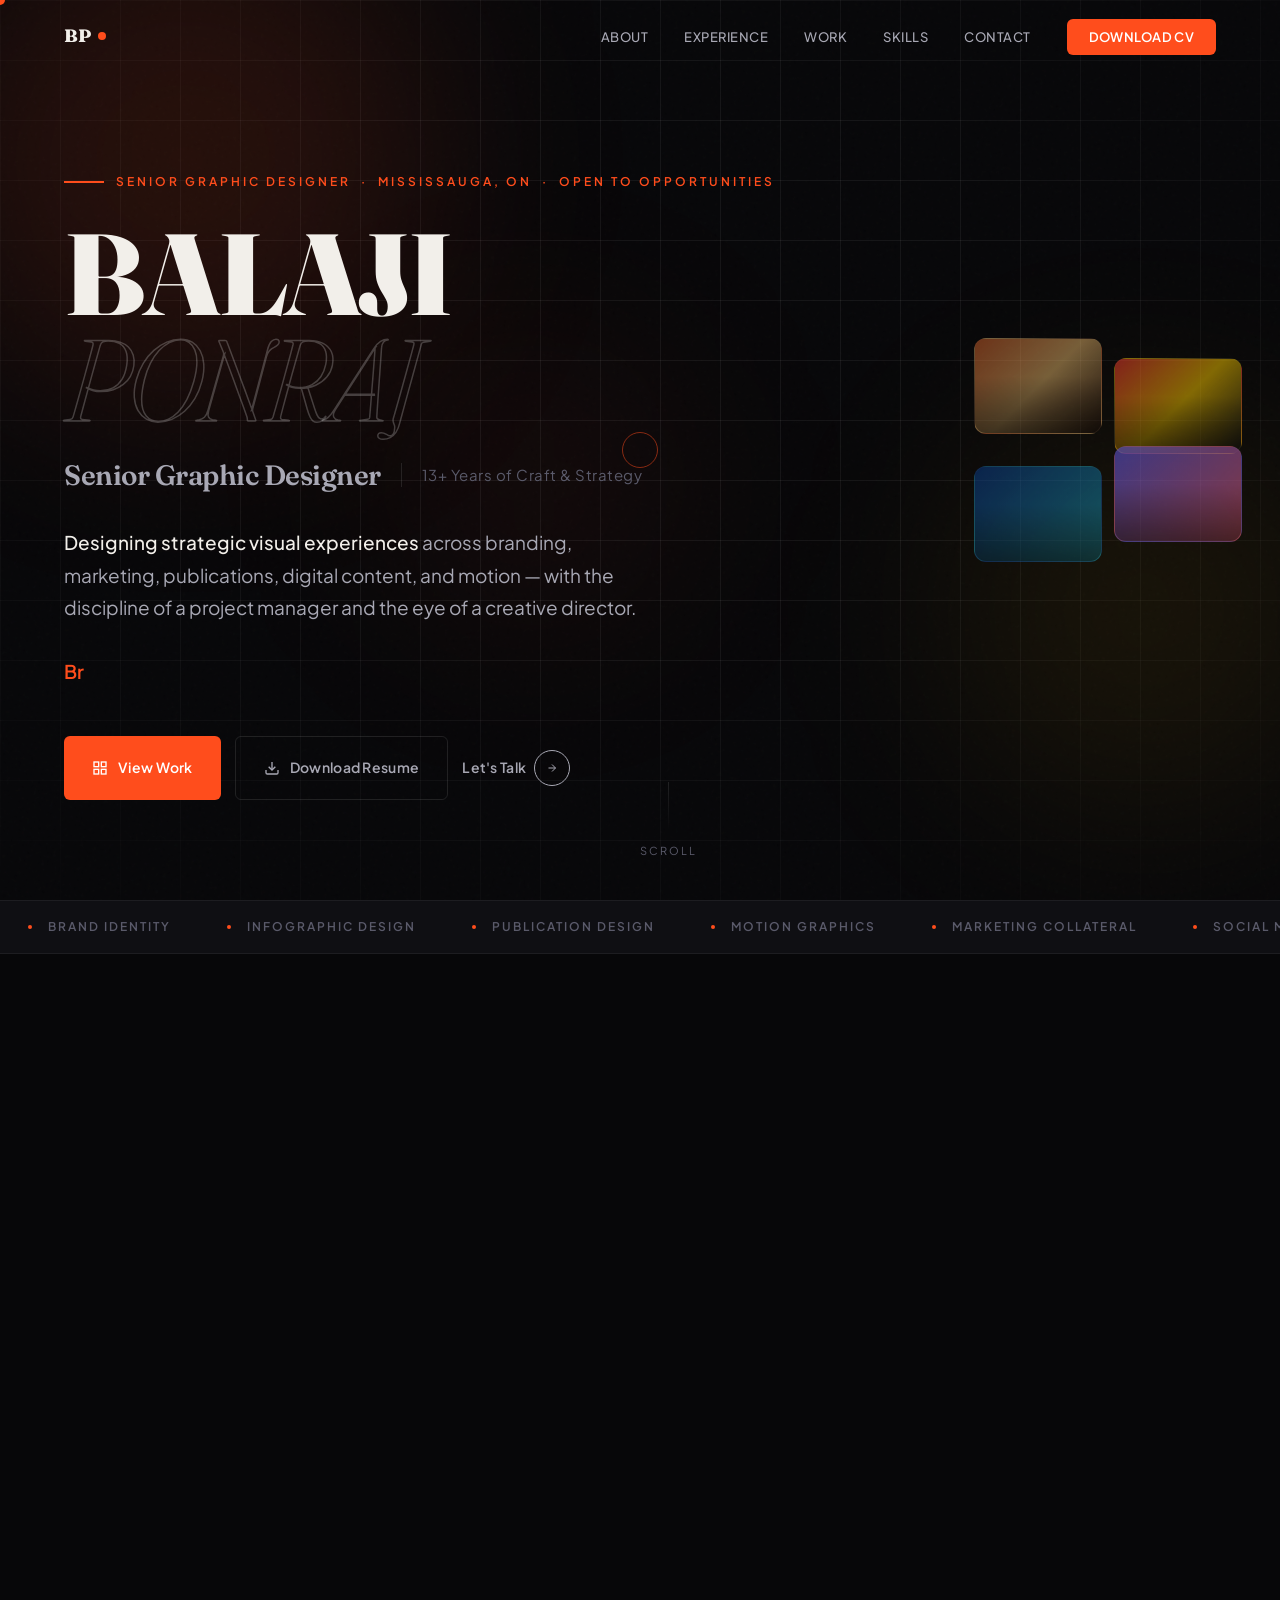
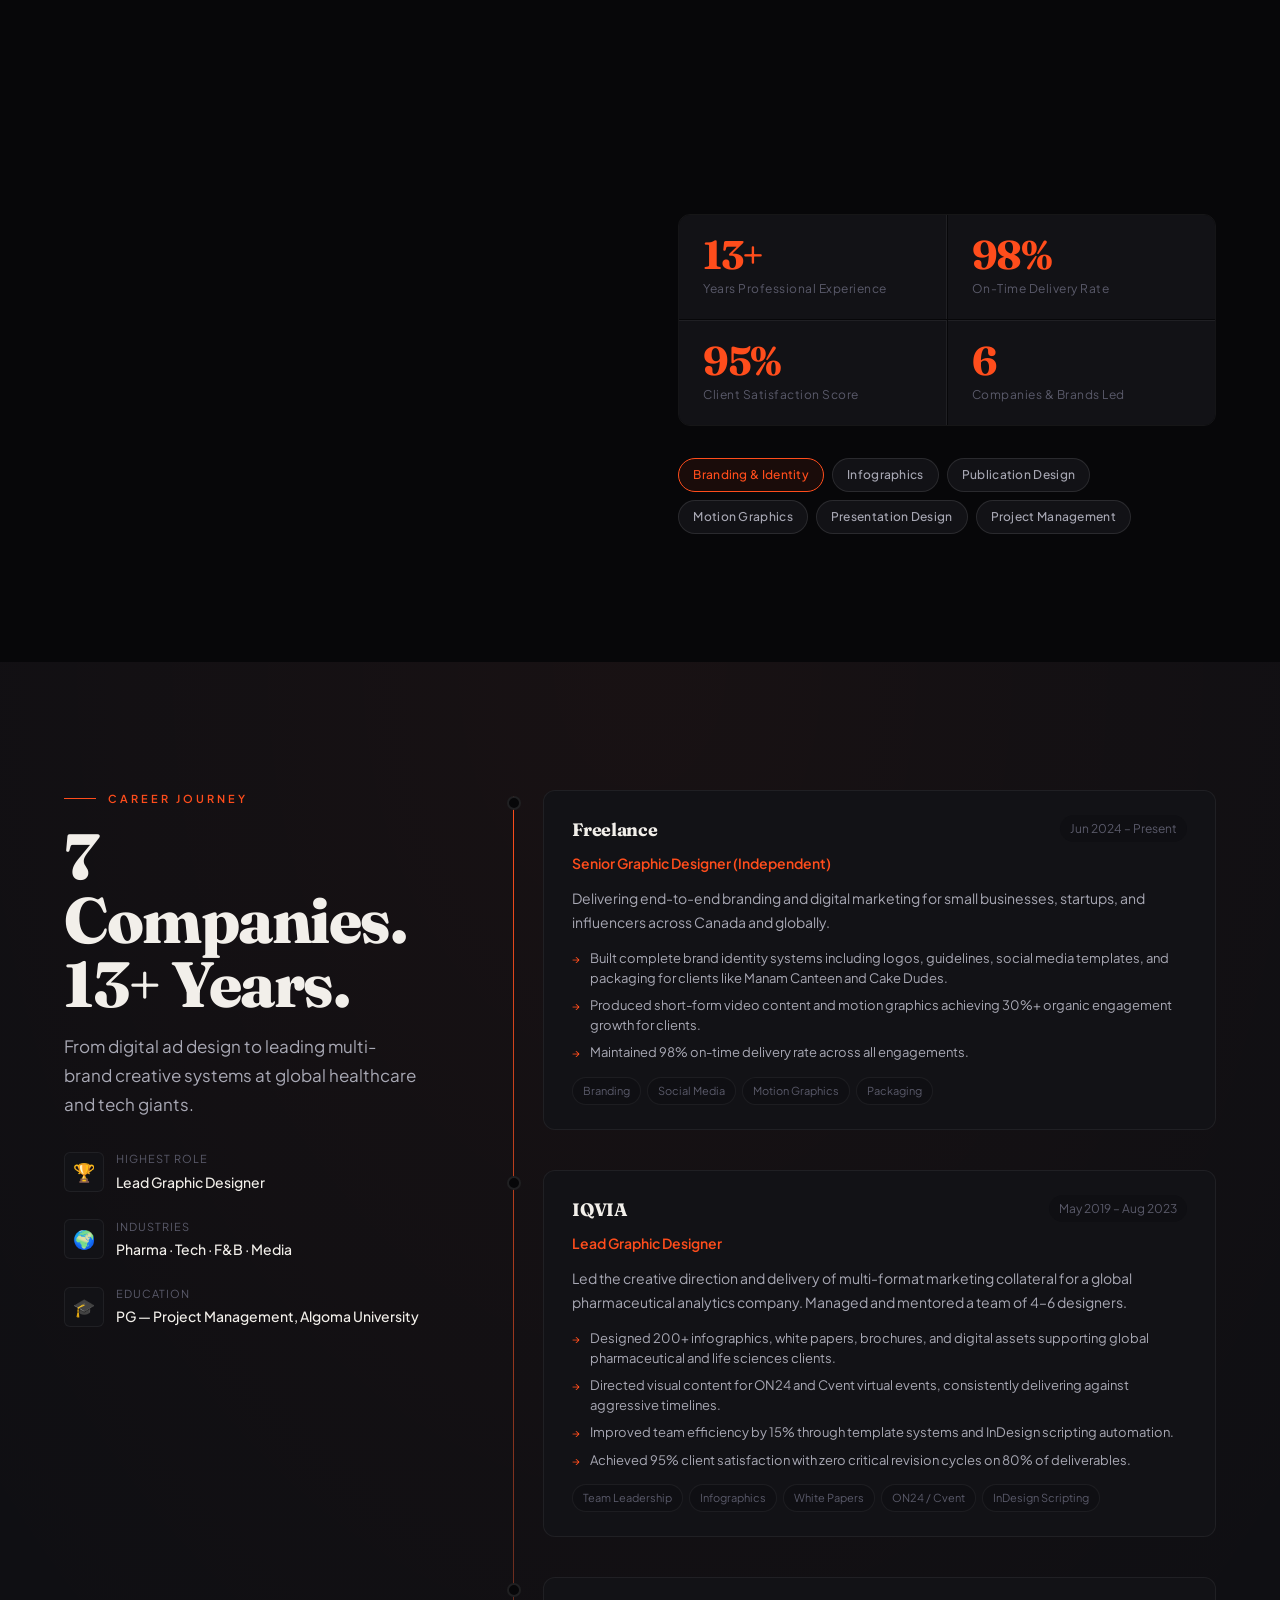
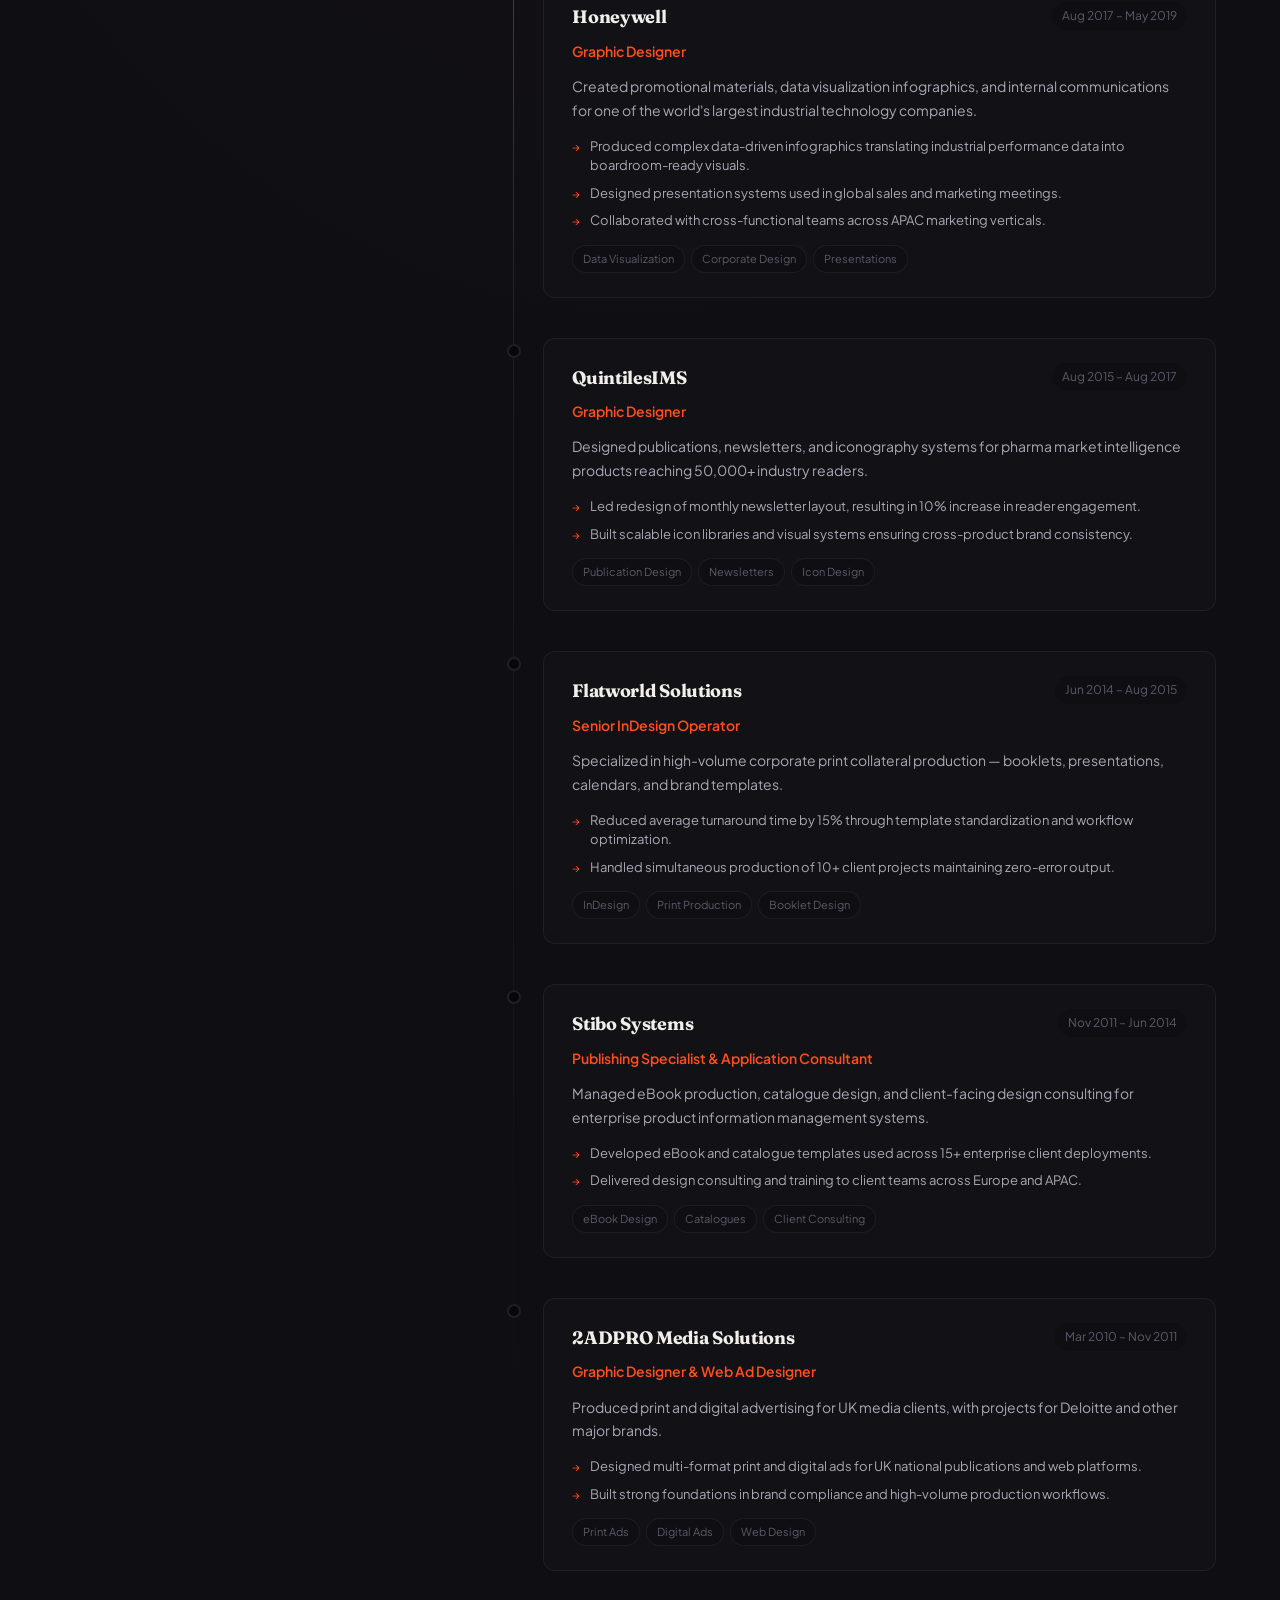
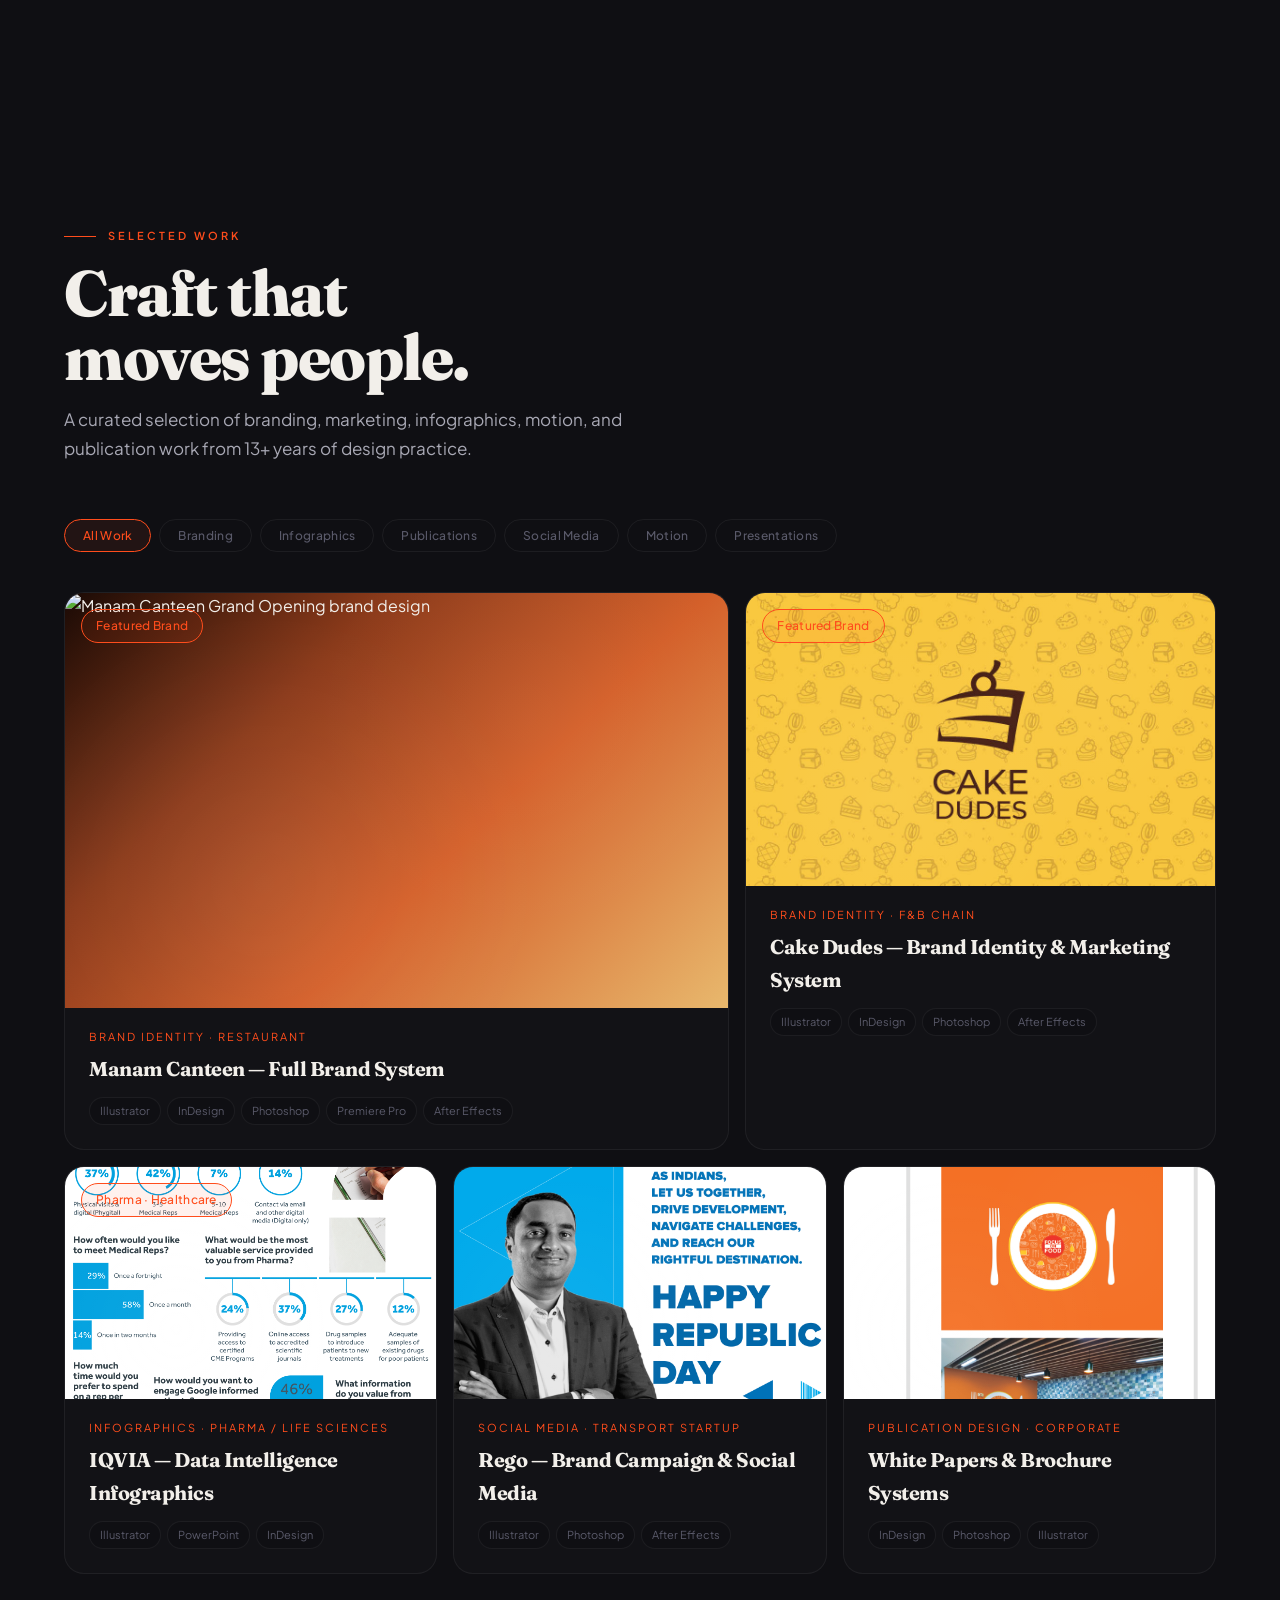
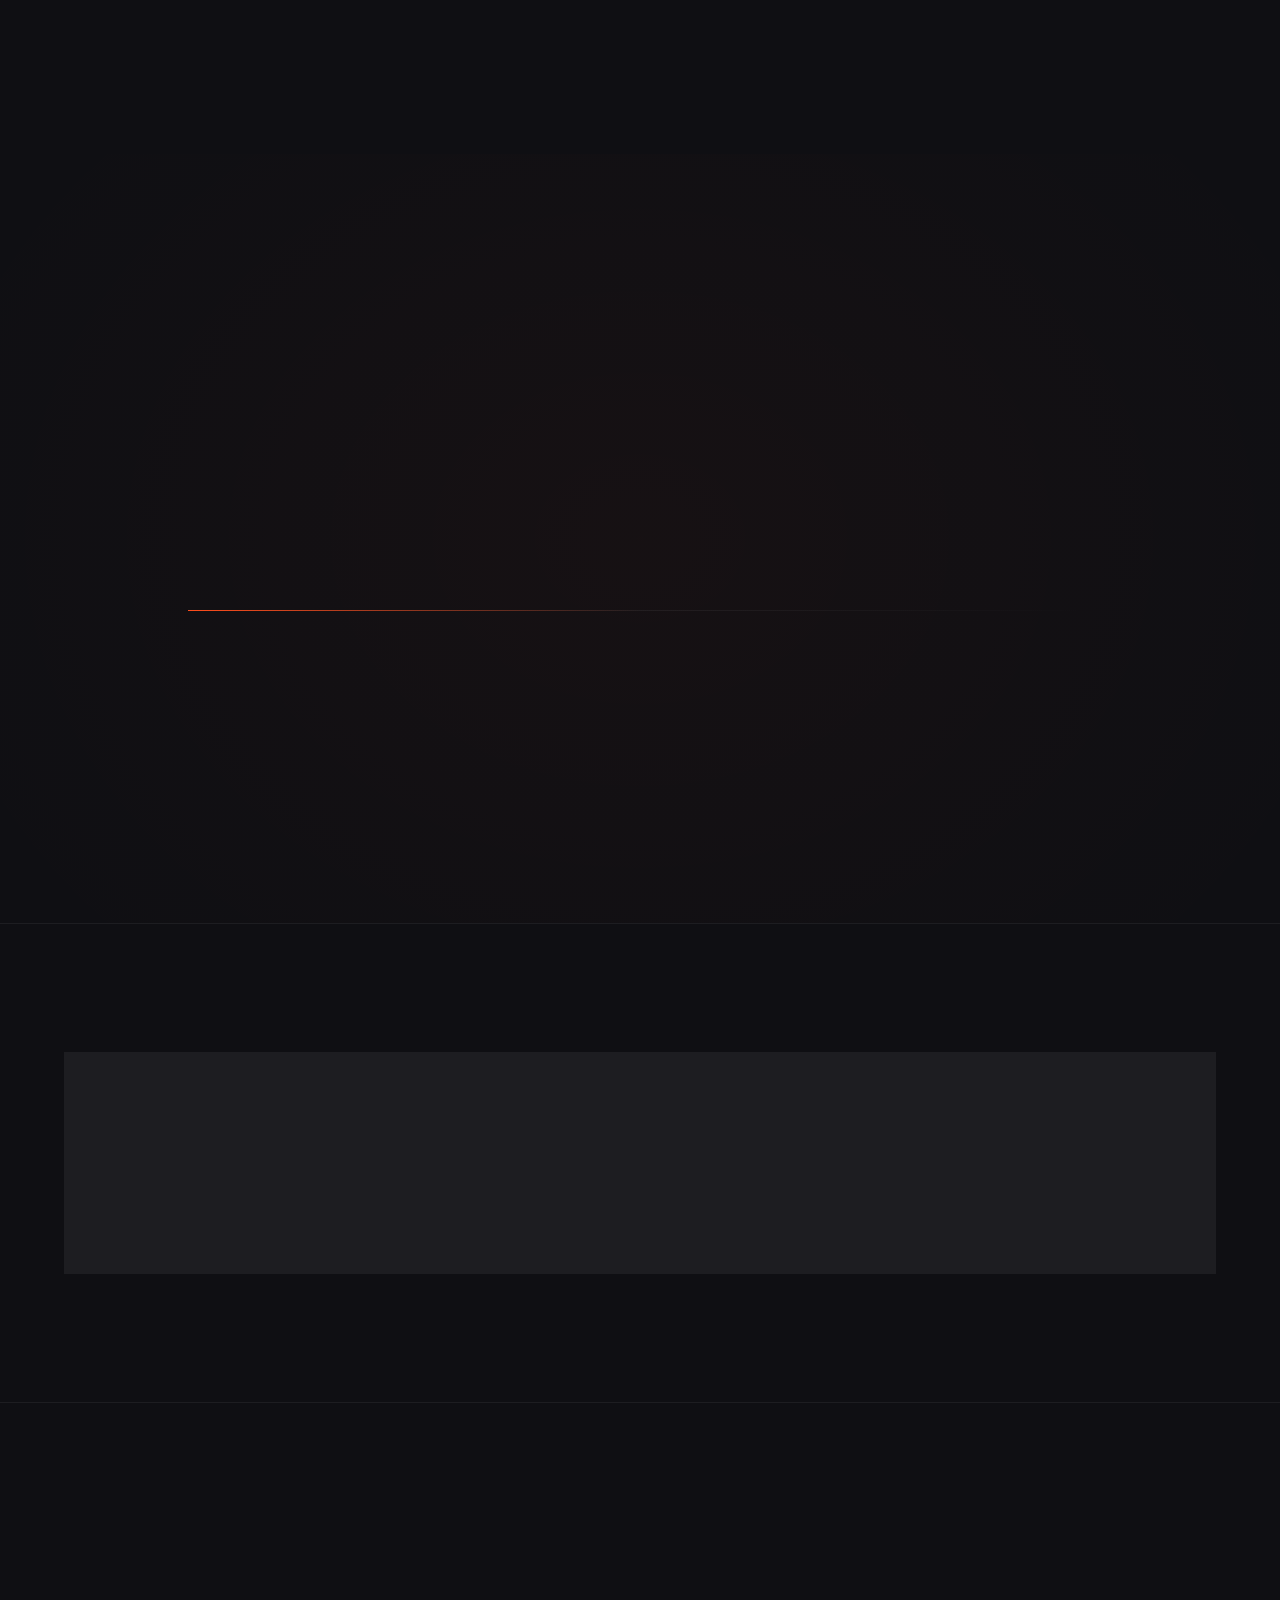
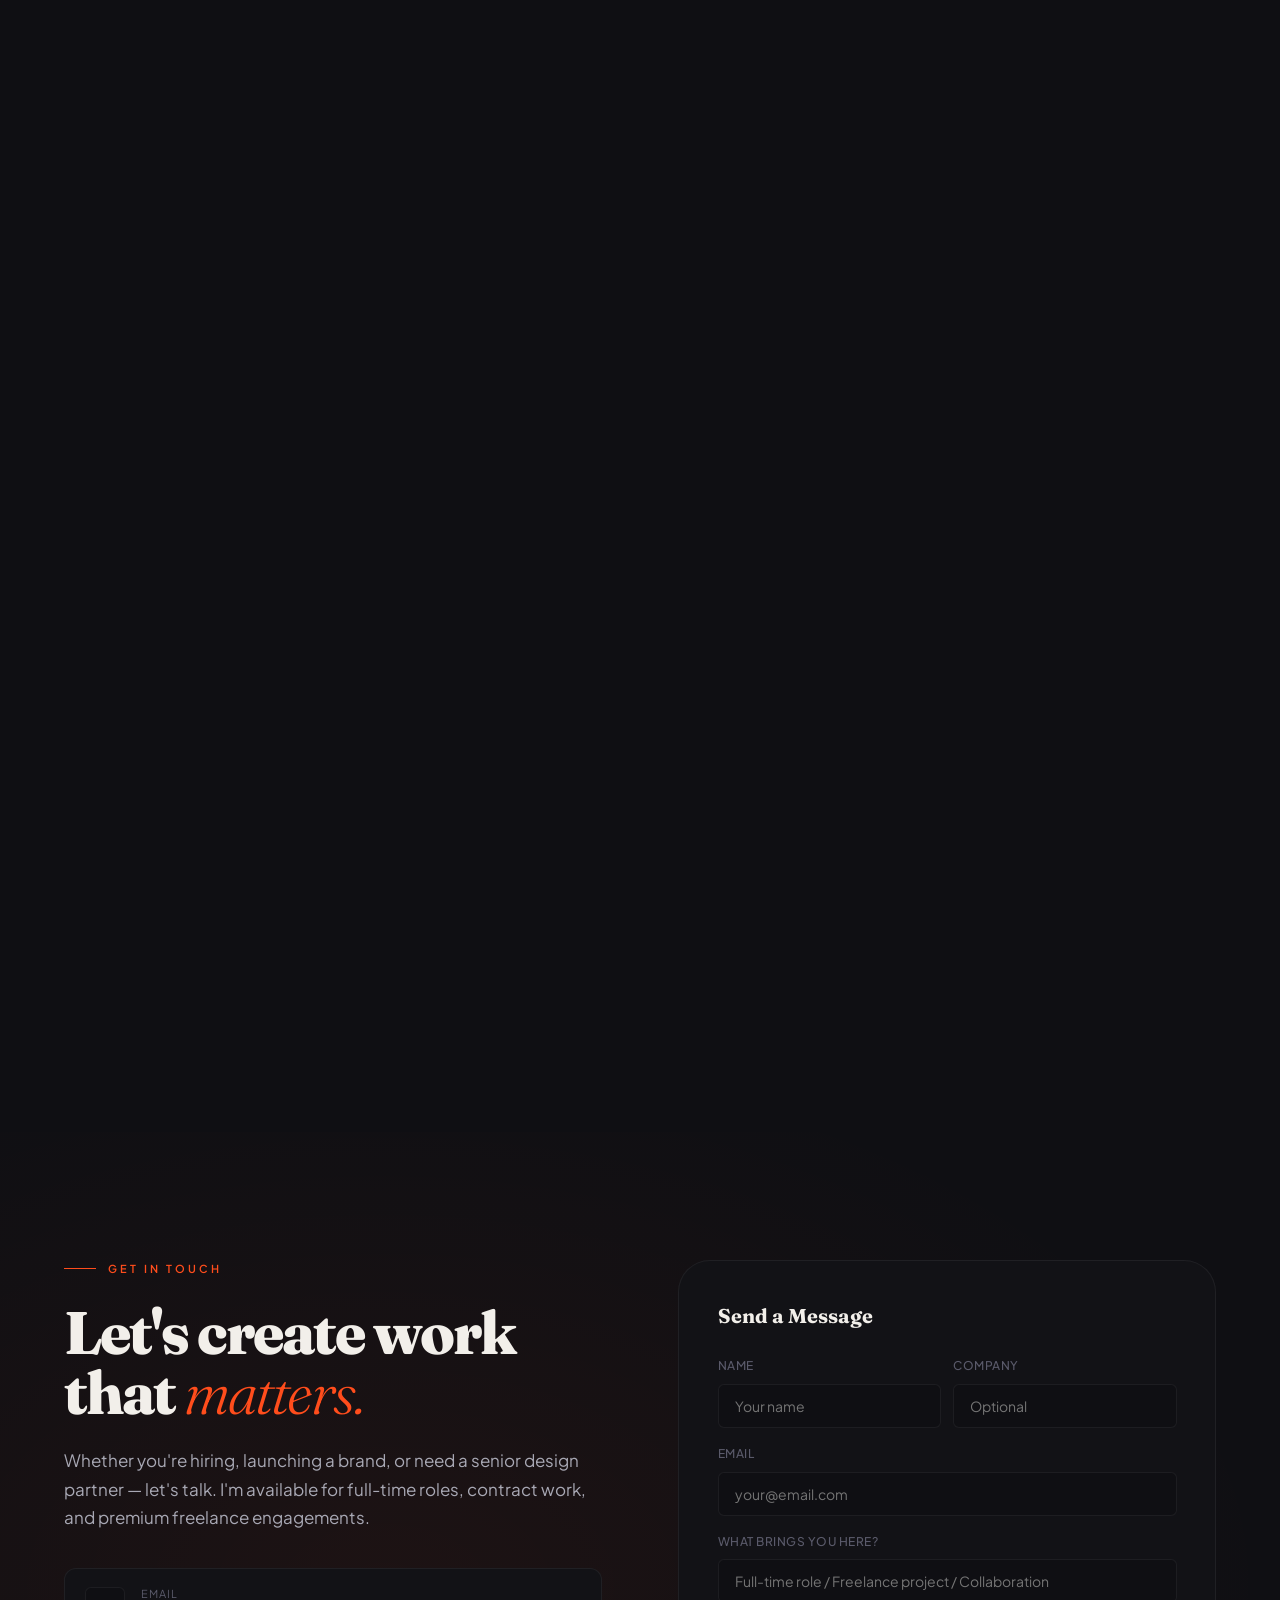
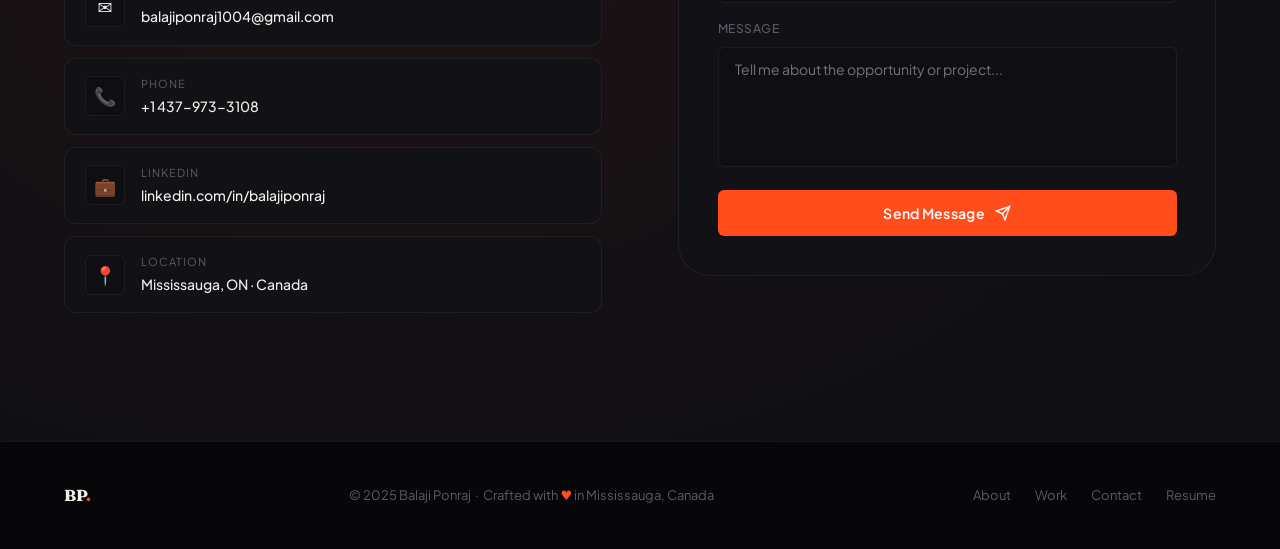
==== index.html @ e1ac7f46 "Fix broken interactions, update Manam gallery with real photography Bugs fixed: - Contact form now P" ====
<!DOCTYPE html>
<html lang="en">
<head>
  <meta charset="UTF-8">
  <meta name="viewport" content="width=device-width, initial-scale=1.0">
  <meta name="description" content="Balaji Ponraj — Senior Graphic Designer with 13+ years crafting strategic visual experiences across branding, marketing, infographics, publications, and motion. Based in Mississauga, ON, Canada.">
  <meta name="keywords" content="Lead Graphic Designer, Senior Graphic Designer, Branding, Infographics, Publication Design, Marketing Collateral, Motion Graphics, Mississauga Ontario Canada, Adobe Creative Suite, InDesign, Illustrator, Photoshop, Figma, After Effects">
  <meta name="author" content="Balaji Ponraj">
  <meta name="robots" content="index, follow">
  <meta property="og:title" content="Balaji Ponraj — Senior Graphic Designer">
  <meta property="og:description" content="13+ years designing strategic visual experiences across branding, marketing, publications, and motion. Based in Canada.">
  <meta property="og:type" content="website">
  <meta property="og:image" content="assets/images/og-image.jpg">
  <title>Balaji Ponraj — Senior Graphic Designer | Mississauga, ON</title>

  <!-- Preconnect fonts -->
  <link rel="preconnect" href="https://fonts.googleapis.com">
  <link rel="preconnect" href="https://fonts.gstatic.com" crossorigin>
  <link href="https://fonts.googleapis.com/css2?family=Fraunces:ital,opsz,wght@0,9..144,300;0,9..144,400;0,9..144,500;0,9..144,700;0,9..144,800;0,9..144,900;1,9..144,300;1,9..144,400;1,9..144,700&family=Plus+Jakarta+Sans:ital,wght@0,300;0,400;0,500;0,600;0,700;0,800;1,400&display=swap" rel="stylesheet">

  <!-- Stylesheet -->
  <link rel="stylesheet" href="assets/css/style.css">

  <!-- Schema.org structured data -->
  <script type="application/ld+json">
  {
    "@context":"https://schema.org",
    "@type":"Person",
    "name":"Balaji Ponraj",
    "jobTitle":"Senior Graphic Designer",
    "description":"Senior Graphic Designer with 13+ years of experience in branding, infographics, publication design, marketing collateral, motion graphics, and UI design.",
    "address":{"@type":"PostalAddress","addressLocality":"Mississauga","addressRegion":"ON","addressCountry":"CA"},
    "email":"balajiponraj1004@gmail.com",
    "telephone":"+14379733108",
    "knowsAbout":["Graphic Design","Branding","Infographics","Publication Design","Motion Graphics","Adobe Illustrator","Adobe InDesign","Adobe Photoshop","Figma","After Effects"]
  }
  </script>
</head>
<body>

  <!-- Loader -->
  <div id="loader" aria-hidden="true">
    <div class="loader-name">Balaji Ponraj</div>
    <div class="loader-bar"><div class="loader-fill"></div></div>
  </div>

  <!-- Custom Cursor -->
  <div id="cursor"       aria-hidden="true"></div>
  <div id="cursor-ring"  aria-hidden="true"></div>

  <!-- Scroll Progress -->
  <div id="scroll-progress" aria-hidden="true"></div>

  <!-- ══ NAVIGATION ══════════════════════════════════ -->
  <nav id="nav" role="navigation" aria-label="Main navigation">
    <div class="nav-inner">
      <a href="#hero" class="nav-logo" aria-label="Balaji Ponraj home">
        BP <span></span>
      </a>
      <ul class="nav-links">
        <li><a href="#about">About</a></li>
        <li><a href="#experience">Experience</a></li>
        <li><a href="#projects">Work</a></li>
        <li><a href="#skills">Skills</a></li>
        <li><a href="#contact">Contact</a></li>
        <li><a href="assets/BALAJI_PONRAJ_Resume.pdf" target="_blank" class="nav-cta desktop">Download CV</a></li>
      </ul>
      <button id="nav-burger" class="nav-hamburger" aria-label="Open menu" aria-expanded="false">
        <span></span><span></span><span></span>
      </button>
    </div>
  </nav>

  <!-- Mobile Nav -->
  <div id="mobile-nav" aria-hidden="true">
    <ul class="mobile-links">
      <li><a href="#about">About</a></li>
      <li><a href="#experience">Experience</a></li>
      <li><a href="#projects">Work</a></li>
      <li><a href="#skills">Skills</a></li>
      <li><a href="#process">Process</a></li>
      <li><a href="#contact">Contact</a></li>
    </ul>
  </div>

  <!-- ══ HERO ════════════════════════════════════════ -->
  <section id="hero" class="section-anchor">
    <div class="hero-grid" aria-hidden="true"></div>
    <div class="hero-orb orb-1" aria-hidden="true"></div>
    <div class="hero-orb orb-2" aria-hidden="true"></div>
    <div class="hero-orb orb-3" aria-hidden="true"></div>

    <div class="hero-inner wrap">
      <div class="hero-eyebrow" aria-label="Available for work">
        <span class="hero-eyebrow-line"></span>
        Senior Graphic Designer &nbsp;·&nbsp; Mississauga, ON &nbsp;·&nbsp; Open to Opportunities
      </div>

      <h1 class="hero-name">
        BALAJI<br><em>PONRAJ</em>
      </h1>

      <div class="hero-title-row">
        <p class="hero-title">Senior Graphic Designer</p>
        <div class="hero-divider"></div>
        <p class="hero-years">13+ Years of Craft &amp; Strategy</p>
      </div>

      <p class="hero-desc">
        <strong>Designing strategic visual experiences</strong> across branding, marketing,
        publications, digital content, and motion — with the discipline of a project manager
        and the eye of a creative director.
        <br><br>
        <span id="hero-typed" style="color:var(--accent);font-weight:600;"></span>
      </p>

      <div class="hero-ctas">
        <a href="#projects" class="btn btn-primary">
          <svg width="16" height="16" viewBox="0 0 24 24" fill="none" stroke="currentColor" stroke-width="2"><rect x="3" y="3" width="7" height="7"/><rect x="14" y="3" width="7" height="7"/><rect x="3" y="14" width="7" height="7"/><rect x="14" y="14" width="7" height="7"/></svg>
          View Work
        </a>
        <a href="assets/BALAJI_PONRAJ_Resume.pdf" target="_blank" class="btn btn-outline">
          <svg width="16" height="16" viewBox="0 0 24 24" fill="none" stroke="currentColor" stroke-width="2"><path d="M21 15v4a2 2 0 0 1-2 2H5a2 2 0 0 1-2-2v-4"/><polyline points="7 10 12 15 17 10"/><line x1="12" y1="15" x2="12" y2="3"/></svg>
          Download Resume
        </a>
        <a href="#contact" class="btn btn-ghost">
          Let's Talk
          <span class="btn-arrow">
            <svg width="12" height="12" viewBox="0 0 24 24" fill="none" stroke="currentColor" stroke-width="2"><path d="M5 12h14M12 5l7 7-7 7"/></svg>
          </span>
        </a>
      </div>
    </div>

    <!-- Floating project mini-cards -->
    <div class="hero-floats" aria-hidden="true">
      <div class="hero-float-card"></div>
      <div class="hero-float-card"></div>
      <div class="hero-float-card"></div>
      <div class="hero-float-card"></div>
    </div>

    <div class="hero-scroll" aria-hidden="true">
      <div class="hero-scroll-line"></div>
      Scroll
    </div>
  </section>

  <!-- ══ MARQUEE ═══════════════════════════════════ -->
  <div class="marquee-section" aria-hidden="true">
    <div class="marquee-track">
      <span class="marquee-item"><span class="dot"></span>Brand Identity</span>
      <span class="marquee-item"><span class="dot"></span>Infographic Design</span>
      <span class="marquee-item"><span class="dot"></span>Publication Design</span>
      <span class="marquee-item"><span class="dot"></span>Motion Graphics</span>
      <span class="marquee-item"><span class="dot"></span>Marketing Collateral</span>
      <span class="marquee-item"><span class="dot"></span>Social Media Campaigns</span>
      <span class="marquee-item"><span class="dot"></span>Presentation Design</span>
      <span class="marquee-item"><span class="dot"></span>UI / Digital Design</span>
      <span class="marquee-item"><span class="dot"></span>White Papers &amp; Brochures</span>
      <span class="marquee-item"><span class="dot"></span>Video Editing</span>
      <span class="marquee-item"><span class="dot"></span>Project Management</span>
    </div>
  </div>

  <!-- ══ ABOUT ══════════════════════════════════════ -->
  <section id="about" class="section section-anchor">
    <div class="wrap">
      <div class="about-grid">

        <!-- Left: portfolio preview grid (no headshot — showing work instead) -->
        <div class="reveal-left">
          <div class="about-portrait" style="aspect-ratio:unset;">
            <div class="about-portfolio-grid">
              <a href="case-study-manam-canteen.html" class="apg-item apg-tall">
                <img src="assets/images/manam/grand-opening-01.jpg" alt="Manam Canteen Grand Opening design" loading="lazy">
                <div class="apg-label">Manam Canteen</div>
              </a>
              <div class="apg-right">
                <a href="case-study-cake-dudes.html" class="apg-item">
                  <img src="assets/images/cake-dudes/brand-doc-01.jpg" alt="Cake Dudes brand identity" loading="lazy">
                  <div class="apg-label">Cake Dudes</div>
                </a>
                <a href="#projects" class="apg-item">
                  <img src="assets/images/infographics/infographic-1.png" alt="IQVIA infographic design" loading="lazy">
                  <div class="apg-label">Infographics</div>
                </a>
              </div>
            </div>
            <div class="about-portrait-tag">
              <span class="portrait-tag-dot"></span>
              <div class="portrait-tag-text">
                <strong>Available Now</strong>
                Mississauga, ON · Canada
              </div>
            </div>
          </div>
        </div>

        <!-- Right: content -->
        <div class="about-content">
          <div class="reveal">
            <div class="section-label">About Me</div>
            <h2 class="section-title">Creative vision.<br>Structured delivery.</h2>
          </div>

          <div class="reveal delay-1">
            <p class="about-bio">
              I'm a <strong>Senior Graphic Designer</strong> with over <strong>13 years</strong> of experience
              turning complex ideas into visuals that are clear, memorable, and strategically effective.
              My career spans pharmaceutical giants, global tech firms, and fast-moving startups — from
              IQVIA and Honeywell to freelance branding for emerging businesses.
            </p>
            <br>
            <p class="about-bio">
              My toolkit covers the full design spectrum: <strong>branding systems, infographics,
              white papers, event marketing, social media, digital content, motion graphics,</strong> and
              presentation design. I bring a <strong>Postgraduate Certificate in Project Management</strong>
              (Algoma University, Canada) to every engagement — because great design also means on-time,
              on-budget delivery with zero ambiguity.
            </p>
            <br>
            <p class="about-bio">
              I lead with clarity, collaborate with empathy, and design with purpose.
            </p>
          </div>

          <div class="about-stats reveal delay-2">
            <div class="about-stat">
              <div class="stat-num"><span data-count="13" data-suffix="+">13+</span></div>
              <div class="stat-label">Years Professional Experience</div>
            </div>
            <div class="about-stat">
              <div class="stat-num"><span data-count="98" data-suffix="%">98%</span></div>
              <div class="stat-label">On-Time Delivery Rate</div>
            </div>
            <div class="about-stat">
              <div class="stat-num"><span data-count="95" data-suffix="%">95%</span></div>
              <div class="stat-label">Client Satisfaction Score</div>
            </div>
            <div class="about-stat">
              <div class="stat-num"><span data-count="6" data-suffix="">6</span></div>
              <div class="stat-label">Companies &amp; Brands Led</div>
            </div>
          </div>

          <div class="about-skills-quick reveal delay-3">
            <span class="tag accent">Branding &amp; Identity</span>
            <span class="tag">Infographics</span>
            <span class="tag">Publication Design</span>
            <span class="tag">Motion Graphics</span>
            <span class="tag">Presentation Design</span>
            <span class="tag">Project Management</span>
          </div>
        </div>

      </div>
    </div>
  </section>

  <!-- ══ EXPERIENCE TIMELINE ════════════════════════ -->
  <section id="experience" class="section section-anchor">
    <div class="wrap">
      <div class="exp-grid">

        <!-- Left sticky header -->
        <div class="exp-sticky">
          <div class="reveal">
            <div class="section-label">Career Journey</div>
            <h2 class="section-title">7 Companies.<br>13+ Years.</h2>
            <p class="section-sub">From digital ad design to leading multi-brand creative systems at global healthcare and tech giants.</p>
          </div>
          <div class="exp-meta reveal delay-2">
            <div class="exp-meta-item">
              <div class="exp-meta-icon">🏆</div>
              <div>
                <div class="exp-meta-label">Highest Role</div>
                <div class="exp-meta-value">Lead Graphic Designer</div>
              </div>
            </div>
            <div class="exp-meta-item">
              <div class="exp-meta-icon">🌍</div>
              <div>
                <div class="exp-meta-label">Industries</div>
                <div class="exp-meta-value">Pharma · Tech · F&amp;B · Media</div>
              </div>
            </div>
            <div class="exp-meta-item">
              <div class="exp-meta-icon">🎓</div>
              <div>
                <div class="exp-meta-label">Education</div>
                <div class="exp-meta-value">PG — Project Management, Algoma University</div>
              </div>
            </div>
          </div>
        </div>

        <!-- Right: timeline -->
        <div class="timeline">

          <div class="tl-item reveal">
            <div class="tl-dot"></div>
            <div class="tl-card">
              <div class="tl-header">
                <div class="tl-company">Freelance</div>
                <div class="tl-period">Jun 2024 – Present</div>
              </div>
              <div class="tl-role">Senior Graphic Designer (Independent)</div>
              <div class="tl-desc">Delivering end-to-end branding and digital marketing for small businesses, startups, and influencers across Canada and globally.</div>
              <div class="tl-achievements">
                <div class="tl-achievement">Built complete brand identity systems including logos, guidelines, social media templates, and packaging for clients like Manam Canteen and Cake Dudes.</div>
                <div class="tl-achievement">Produced short-form video content and motion graphics achieving 30%+ organic engagement growth for clients.</div>
                <div class="tl-achievement">Maintained 98% on-time delivery rate across all engagements.</div>
              </div>
              <div class="tl-tags">
                <span class="tl-tag">Branding</span>
                <span class="tl-tag">Social Media</span>
                <span class="tl-tag">Motion Graphics</span>
                <span class="tl-tag">Packaging</span>
              </div>
            </div>
          </div>

          <div class="tl-item reveal delay-1">
            <div class="tl-dot"></div>
            <div class="tl-card">
              <div class="tl-header">
                <div class="tl-company">IQVIA</div>
                <div class="tl-period">May 2019 – Aug 2023</div>
              </div>
              <div class="tl-role">Lead Graphic Designer</div>
              <div class="tl-desc">Led the creative direction and delivery of multi-format marketing collateral for a global pharmaceutical analytics company. Managed and mentored a team of 4–6 designers.</div>
              <div class="tl-achievements">
                <div class="tl-achievement">Designed 200+ infographics, white papers, brochures, and digital assets supporting global pharmaceutical and life sciences clients.</div>
                <div class="tl-achievement">Directed visual content for ON24 and Cvent virtual events, consistently delivering against aggressive timelines.</div>
                <div class="tl-achievement">Improved team efficiency by 15% through template systems and InDesign scripting automation.</div>
                <div class="tl-achievement">Achieved 95% client satisfaction with zero critical revision cycles on 80% of deliverables.</div>
              </div>
              <div class="tl-tags">
                <span class="tl-tag">Team Leadership</span>
                <span class="tl-tag">Infographics</span>
                <span class="tl-tag">White Papers</span>
                <span class="tl-tag">ON24 / Cvent</span>
                <span class="tl-tag">InDesign Scripting</span>
              </div>
            </div>
          </div>

          <div class="tl-item reveal delay-1">
            <div class="tl-dot"></div>
            <div class="tl-card">
              <div class="tl-header">
                <div class="tl-company">Honeywell</div>
                <div class="tl-period">Aug 2017 – May 2019</div>
              </div>
              <div class="tl-role">Graphic Designer</div>
              <div class="tl-desc">Created promotional materials, data visualization infographics, and internal communications for one of the world's largest industrial technology companies.</div>
              <div class="tl-achievements">
                <div class="tl-achievement">Produced complex data-driven infographics translating industrial performance data into boardroom-ready visuals.</div>
                <div class="tl-achievement">Designed presentation systems used in global sales and marketing meetings.</div>
                <div class="tl-achievement">Collaborated with cross-functional teams across APAC marketing verticals.</div>
              </div>
              <div class="tl-tags">
                <span class="tl-tag">Data Visualization</span>
                <span class="tl-tag">Corporate Design</span>
                <span class="tl-tag">Presentations</span>
              </div>
            </div>
          </div>

          <div class="tl-item reveal delay-1">
            <div class="tl-dot"></div>
            <div class="tl-card">
              <div class="tl-header">
                <div class="tl-company">QuintilesIMS</div>
                <div class="tl-period">Aug 2015 – Aug 2017</div>
              </div>
              <div class="tl-role">Graphic Designer</div>
              <div class="tl-desc">Designed publications, newsletters, and iconography systems for pharma market intelligence products reaching 50,000+ industry readers.</div>
              <div class="tl-achievements">
                <div class="tl-achievement">Led redesign of monthly newsletter layout, resulting in 10% increase in reader engagement.</div>
                <div class="tl-achievement">Built scalable icon libraries and visual systems ensuring cross-product brand consistency.</div>
              </div>
              <div class="tl-tags">
                <span class="tl-tag">Publication Design</span>
                <span class="tl-tag">Newsletters</span>
                <span class="tl-tag">Icon Design</span>
              </div>
            </div>
          </div>

          <div class="tl-item reveal delay-1">
            <div class="tl-dot"></div>
            <div class="tl-card">
              <div class="tl-header">
                <div class="tl-company">Flatworld Solutions</div>
                <div class="tl-period">Jun 2014 – Aug 2015</div>
              </div>
              <div class="tl-role">Senior InDesign Operator</div>
              <div class="tl-desc">Specialized in high-volume corporate print collateral production — booklets, presentations, calendars, and brand templates.</div>
              <div class="tl-achievements">
                <div class="tl-achievement">Reduced average turnaround time by 15% through template standardization and workflow optimization.</div>
                <div class="tl-achievement">Handled simultaneous production of 10+ client projects maintaining zero-error output.</div>
              </div>
              <div class="tl-tags">
                <span class="tl-tag">InDesign</span>
                <span class="tl-tag">Print Production</span>
                <span class="tl-tag">Booklet Design</span>
              </div>
            </div>
          </div>

          <div class="tl-item reveal delay-1">
            <div class="tl-dot"></div>
            <div class="tl-card">
              <div class="tl-header">
                <div class="tl-company">Stibo Systems</div>
                <div class="tl-period">Nov 2011 – Jun 2014</div>
              </div>
              <div class="tl-role">Publishing Specialist &amp; Application Consultant</div>
              <div class="tl-desc">Managed eBook production, catalogue design, and client-facing design consulting for enterprise product information management systems.</div>
              <div class="tl-achievements">
                <div class="tl-achievement">Developed eBook and catalogue templates used across 15+ enterprise client deployments.</div>
                <div class="tl-achievement">Delivered design consulting and training to client teams across Europe and APAC.</div>
              </div>
              <div class="tl-tags">
                <span class="tl-tag">eBook Design</span>
                <span class="tl-tag">Catalogues</span>
                <span class="tl-tag">Client Consulting</span>
              </div>
            </div>
          </div>

          <div class="tl-item reveal delay-1">
            <div class="tl-dot"></div>
            <div class="tl-card">
              <div class="tl-header">
                <div class="tl-company">2ADPRO Media Solutions</div>
                <div class="tl-period">Mar 2010 – Nov 2011</div>
              </div>
              <div class="tl-role">Graphic Designer &amp; Web Ad Designer</div>
              <div class="tl-desc">Produced print and digital advertising for UK media clients, with projects for Deloitte and other major brands.</div>
              <div class="tl-achievements">
                <div class="tl-achievement">Designed multi-format print and digital ads for UK national publications and web platforms.</div>
                <div class="tl-achievement">Built strong foundations in brand compliance and high-volume production workflows.</div>
              </div>
              <div class="tl-tags">
                <span class="tl-tag">Print Ads</span>
                <span class="tl-tag">Digital Ads</span>
                <span class="tl-tag">Web Design</span>
              </div>
            </div>
          </div>

        </div>
      </div>
    </div>
  </section>

  <!-- ══ FEATURED PROJECTS ══════════════════════════ -->
  <section id="projects" class="section section-anchor" style="background:var(--bg-2)">
    <div class="wrap">
      <div class="projects-header">
        <div>
          <div class="section-label reveal">Selected Work</div>
          <h2 class="section-title reveal delay-1">Craft that<br>moves people.</h2>
          <p class="section-sub reveal delay-2">A curated selection of branding, marketing, infographics, motion, and publication work from 13+ years of design practice.</p>
        </div>
      </div>

      <!-- Filter -->
      <div class="projects-filter reveal">
        <button class="filter-btn active" data-filter="all">All Work</button>
        <button class="filter-btn" data-filter="branding">Branding</button>
        <button class="filter-btn" data-filter="infographic">Infographics</button>
        <button class="filter-btn" data-filter="publication">Publications</button>
        <button class="filter-btn" data-filter="social">Social Media</button>
        <button class="filter-btn" data-filter="motion">Motion</button>
        <button class="filter-btn" data-filter="presentation">Presentations</button>
      </div>

      <!-- Projects Grid -->
      <div class="projects-grid" style="margin-top:40px">

        <!-- 1: Manam Canteen (featured large) -->
        <article class="proj-card reveal" data-category="branding">
          <a href="case-study-manam-canteen.html" class="proj-card-link" aria-label="View Manam Canteen case study">
            <div class="proj-thumb proj-thumb-1">
              <img src="assets/images/manam/grand-opening-01.jpg" alt="Manam Canteen Grand Opening brand design" loading="lazy">
              <div class="proj-thumb-label"><span class="tag accent">Featured Brand</span></div>
              <div class="proj-overlay">
                <div class="proj-overlay-category">Brand Identity &amp; Strategy</div>
                <div class="proj-overlay-title">Manam Canteen</div>
                <div class="proj-overlay-desc">A complete brand identity system for an Indian restaurant — from logo and visual language to packaging, social media, video, and business development.</div>
                <div class="proj-overlay-cta">
                  View Case Study
                  <svg width="16" height="16" viewBox="0 0 24 24" fill="none" stroke="currentColor" stroke-width="2"><path d="M5 12h14M12 5l7 7-7 7"/></svg>
                </div>
              </div>
            </div>
            <div class="proj-info">
              <div class="proj-info-category">Brand Identity · Restaurant</div>
              <div class="proj-info-title">Manam Canteen — Full Brand System</div>
              <div class="proj-info-tools">
                <span class="proj-tool">Illustrator</span>
                <span class="proj-tool">InDesign</span>
                <span class="proj-tool">Photoshop</span>
                <span class="proj-tool">Premiere Pro</span>
                <span class="proj-tool">After Effects</span>
              </div>
            </div>
          </a>
        </article>

        <!-- 2: Cake Dudes -->
        <article class="proj-card reveal delay-1" data-category="branding">
          <a href="case-study-cake-dudes.html" aria-label="View Cake Dudes case study">
            <div class="proj-thumb proj-thumb-2">
              <img src="assets/images/cake-dudes/brand-doc-01.jpg" alt="Cake Dudes brand identity document" loading="lazy">
              <div class="proj-thumb-label"><span class="tag accent">Featured Brand</span></div>
              <div class="proj-overlay">
                <div class="proj-overlay-category">Brand Identity &amp; Marketing</div>
                <div class="proj-overlay-title">Cake Dudes</div>
                <div class="proj-overlay-desc">Bold, playful brand identity for a fast-casual food chain — logos, menus, packaging, stickers, signage, apparel, and digital templates across two locations.</div>
                <div class="proj-overlay-cta">
                  View Case Study
                  <svg width="16" height="16" viewBox="0 0 24 24" fill="none" stroke="currentColor" stroke-width="2"><path d="M5 12h14M12 5l7 7-7 7"/></svg>
                </div>
              </div>
            </div>
            <div class="proj-info">
              <div class="proj-info-category">Brand Identity · F&amp;B Chain</div>
              <div class="proj-info-title">Cake Dudes — Brand Identity &amp; Marketing System</div>
              <div class="proj-info-tools">
                <span class="proj-tool">Illustrator</span>
                <span class="proj-tool">InDesign</span>
                <span class="proj-tool">Photoshop</span>
                <span class="proj-tool">After Effects</span>
              </div>
            </div>
          </a>
        </article>

        <!-- 3: IQVIA Infographics -->
        <article class="proj-card reveal" data-category="infographic">
          <a href="case-study-iqvia.html" class="proj-card-link" aria-label="View IQVIA infographics case study">
            <div class="proj-thumb proj-thumb-3">
              <img src="assets/images/infographics/infographic-3.png" alt="IQVIA data visualization infographic" loading="lazy">
              <div class="proj-thumb-label"><span class="tag accent">Pharma · Healthcare</span></div>
              <div class="proj-overlay">
                <div class="proj-overlay-category">Infographics &amp; Data Visualization</div>
                <div class="proj-overlay-title">IQVIA Data Intelligence</div>
                <div class="proj-overlay-desc">200+ infographics translating pharmaceutical market data into compelling, boardroom-ready visual narratives for global healthcare clients.</div>
                <div class="proj-overlay-cta">
                  View Case Study
                  <svg width="16" height="16" viewBox="0 0 24 24" fill="none" stroke="currentColor" stroke-width="2"><path d="M5 12h14M12 5l7 7-7 7"/></svg>
                </div>
              </div>
            </div>
            <div class="proj-info">
              <div class="proj-info-category">Infographics · Pharma / Life Sciences</div>
              <div class="proj-info-title">IQVIA — Data Intelligence Infographics</div>
              <div class="proj-info-tools">
                <span class="proj-tool">Illustrator</span>
                <span class="proj-tool">PowerPoint</span>
                <span class="proj-tool">InDesign</span>
              </div>
            </div>
          </a>
        </article>

        <!-- 4: Rego Campaign -->
        <article class="proj-card proj-card--preview reveal delay-1" data-category="social">
          <div class="proj-thumb proj-thumb-4">
            <img src="assets/images/rego/rego-01.jpg" alt="Rego rideshare brand campaign design" loading="lazy">
            <div class="proj-overlay">
              <div class="proj-overlay-category">Social Media &amp; Brand Campaign</div>
              <div class="proj-overlay-title">Rego Rideshare</div>
              <div class="proj-overlay-desc">Ongoing social media campaign design for a rideshare startup — branded vehicles, holiday campaigns, recruitment graphics, and a motion video with 3D renders.</div>
            </div>
          </div>
          <div class="proj-info">
            <div class="proj-info-category">Social Media · Transport Startup</div>
            <div class="proj-info-title">Rego — Brand Campaign &amp; Social Media</div>
            <div class="proj-info-tools">
              <span class="proj-tool">Illustrator</span>
              <span class="proj-tool">Photoshop</span>
              <span class="proj-tool">After Effects</span>
            </div>
          </div>
        </article>

        <!-- 5: Corporate Publications -->
        <article class="proj-card proj-card--preview reveal delay-2" data-category="publication">
          <div class="proj-thumb proj-thumb-5">
            <img src="assets/images/portfolio/page-04.jpg" alt="Corporate publication and brochure design" loading="lazy">
            <div class="proj-overlay">
              <div class="proj-overlay-category">White Papers &amp; Publication Design</div>
              <div class="proj-overlay-title">Corporate Publications System</div>
              <div class="proj-overlay-desc">Multi-volume white paper and brochure series for pharma and industrial clients — rigorous layout systems, typography hierarchies, and print-production excellence.</div>
            </div>
          </div>
          <div class="proj-info">
            <div class="proj-info-category">Publication Design · Corporate</div>
            <div class="proj-info-title">White Papers &amp; Brochure Systems</div>
            <div class="proj-info-tools">
              <span class="proj-tool">InDesign</span>
              <span class="proj-tool">Photoshop</span>
              <span class="proj-tool">Illustrator</span>
            </div>
          </div>
        </article>

        <!-- 6: Presentation Design -->
        <article class="proj-card proj-card--preview reveal" data-category="presentation">
          <div class="proj-thumb proj-thumb-6">
            <img src="assets/images/portfolio/page-06.jpg" alt="Executive presentation design system" loading="lazy">
            <div class="proj-overlay">
              <div class="proj-overlay-category">Presentation Design</div>
              <div class="proj-overlay-title">Executive Presentation Systems</div>
              <div class="proj-overlay-desc">High-stakes executive decks for Honeywell and IQVIA — designed with rigorous hierarchy, custom data visualizations, and zero-compromise brand compliance.</div>
            </div>
          </div>
          <div class="proj-info">
            <div class="proj-info-category">Presentation Design · Corporate</div>
            <div class="proj-info-title">Executive Presentation Systems</div>
            <div class="proj-info-tools">
              <span class="proj-tool">PowerPoint</span>
              <span class="proj-tool">Figma</span>
              <span class="proj-tool">Illustrator</span>
            </div>
          </div>
        </article>

        <!-- 7: Motion Reel -->
        <article class="proj-card proj-card--preview reveal delay-1" data-category="motion">
          <div class="proj-thumb proj-thumb-7">
            <img src="assets/images/manam/insta-post-01.jpg" alt="Motion graphics and video production work" loading="lazy">
            <div class="proj-overlay">
              <div class="proj-overlay-category">Motion Graphics &amp; Video</div>
              <div class="proj-overlay-title">Motion &amp; Video Production</div>
              <div class="proj-overlay-desc">Short-form social media videos, animated brand reveals, After Effects motion graphics, and promotional videos for multiple clients using Premiere Pro and DaVinci Resolve.</div>
            </div>
          </div>
          <div class="proj-info">
            <div class="proj-info-category">Motion Graphics · Video</div>
            <div class="proj-info-title">Motion &amp; Video Production Reel</div>
            <div class="proj-info-tools">
              <span class="proj-tool">After Effects</span>
              <span class="proj-tool">Premiere Pro</span>
              <span class="proj-tool">DaVinci Resolve</span>
              <span class="proj-tool">CapCut</span>
            </div>
          </div>
        </article>

      </div>
    </div>
  </section>

  <!-- ══ SKILLS ═════════════════════════════════════ -->
  <section id="skills" class="section section-anchor">
    <div class="wrap">
      <div class="reveal">
        <div class="section-label">Capabilities</div>
        <h2 class="section-title">Tools of the trade.</h2>
        <p class="section-sub">A senior-level creative toolkit built over 13+ years across design, motion, web, and project management.</p>
      </div>

      <div class="skills-grid">

        <div class="skill-group reveal delay-1">
          <div class="skill-group-icon">🎨</div>
          <div class="skill-group-name">Design Software</div>
          <div class="skill-tags">
            <span class="skill-tag primary">Adobe Photoshop</span>
            <span class="skill-tag primary">Adobe Illustrator</span>
            <span class="skill-tag primary">Adobe InDesign</span>
            <span class="skill-tag primary">Figma</span>
            <span class="skill-tag">Adobe XD</span>
            <span class="skill-tag">CorelDRAW</span>
            <span class="skill-tag">Canva</span>
            <span class="skill-tag">Microsoft PowerPoint</span>
          </div>
        </div>

        <div class="skill-group reveal delay-2">
          <div class="skill-group-icon">🎬</div>
          <div class="skill-group-name">Motion &amp; Video</div>
          <div class="skill-tags">
            <span class="skill-tag primary">After Effects</span>
            <span class="skill-tag primary">Premiere Pro</span>
            <span class="skill-tag">DaVinci Resolve</span>
            <span class="skill-tag">Final Cut Pro</span>
            <span class="skill-tag">CapCut</span>
          </div>
        </div>

        <div class="skill-group reveal delay-3">
          <div class="skill-group-icon">💻</div>
          <div class="skill-group-name">Web &amp; Technical</div>
          <div class="skill-tags">
            <span class="skill-tag">HTML5</span>
            <span class="skill-tag">CSS3</span>
            <span class="skill-tag">JavaScript</span>
            <span class="skill-tag">XML</span>
            <span class="skill-tag">Dreamweaver</span>
            <span class="skill-tag">InDesign Scripting</span>
          </div>
        </div>

        <div class="skill-group reveal delay-1">
          <div class="skill-group-icon">📢</div>
          <div class="skill-group-name">Marketing Platforms</div>
          <div class="skill-tags">
            <span class="skill-tag">ON24</span>
            <span class="skill-tag">Cvent</span>
            <span class="skill-tag">Canva for Teams</span>
          </div>
        </div>

        <div class="skill-group reveal delay-2" style="grid-column:span 2">
          <div class="skill-group-icon">⭐</div>
          <div class="skill-group-name">Core Design Strengths</div>
          <div class="skill-tags">
            <span class="skill-tag primary">Brand Identity &amp; Systems</span>
            <span class="skill-tag primary">Infographics &amp; Data Visualization</span>
            <span class="skill-tag primary">Publication &amp; Editorial Design</span>
            <span class="skill-tag primary">Presentation Design</span>
            <span class="skill-tag primary">Social Media Creatives</span>
            <span class="skill-tag primary">Marketing Collateral</span>
            <span class="skill-tag">Visual Storytelling</span>
            <span class="skill-tag">Layout Systems</span>
            <span class="skill-tag">Brand Consistency Management</span>
            <span class="skill-tag">Icon &amp; Illustration Design</span>
            <span class="skill-tag">UI / Digital Design</span>
            <span class="skill-tag">Video Editing &amp; Production</span>
            <span class="skill-tag">Team Leadership &amp; Mentoring</span>
            <span class="skill-tag">Agile &amp; Waterfall PM</span>
          </div>
        </div>

      </div>
    </div>
  </section>

  <!-- ══ PROCESS ════════════════════════════════════ -->
  <section id="process" class="section section-anchor" style="background:var(--bg-2)">
    <div class="wrap">
      <div style="text-align:center; max-width:600px; margin:0 auto;">
        <div class="section-label reveal" style="justify-content:center">Creative Process</div>
        <h2 class="section-title reveal delay-1">How great work<br>gets made.</h2>
        <p class="section-sub reveal delay-2" style="margin:16px auto 0">A structured creative process refined over 13 years — combining design thinking with project management rigour.</p>
      </div>

      <div class="process-steps">
        <div class="process-step reveal">
          <div class="step-num">01</div>
          <div class="step-title">Discover</div>
          <div class="step-desc">Deep-dive into the brief, brand, audience, and competitive landscape. Listen before designing.</div>
        </div>
        <div class="process-step reveal delay-1">
          <div class="step-num">02</div>
          <div class="step-title">Strategize</div>
          <div class="step-desc">Define the visual strategy, objectives, KPIs, and deliverable scope. Align stakeholders.</div>
        </div>
        <div class="process-step reveal delay-2">
          <div class="step-num">03</div>
          <div class="step-title">Conceptualize</div>
          <div class="step-desc">Develop multiple creative directions through moodboards, sketches, and concept explorations.</div>
        </div>
        <div class="process-step reveal delay-3">
          <div class="step-num">04</div>
          <div class="step-title">Design</div>
          <div class="step-desc">Execute the approved direction with precision — typography, colour, composition, and hierarchy.</div>
        </div>
        <div class="process-step reveal delay-4">
          <div class="step-num">05</div>
          <div class="step-title">Refine</div>
          <div class="step-desc">Structured feedback rounds, pixel-perfect revisions, and cross-format quality checks.</div>
        </div>
        <div class="process-step reveal delay-5">
          <div class="step-num">06</div>
          <div class="step-title">Deliver</div>
          <div class="step-desc">Production-ready files, brand guidelines, and handoff documentation — on time, every time.</div>
        </div>
      </div>
    </div>
  </section>

  <!-- ══ STATS / TRUST ══════════════════════════════ -->
  <section id="stats" class="section section-anchor">
    <div class="wrap">
      <div class="stats-grid">
        <div class="stats-card reveal">
          <div class="stats-num"><span data-count="13" data-suffix="+">13+</span></div>
          <div class="stats-label">Years of professional design experience</div>
          <div class="stats-sub">Across pharma, tech, F&amp;B, and media</div>
        </div>
        <div class="stats-card reveal delay-1">
          <div class="stats-num"><span data-count="98" data-suffix="%">98%</span></div>
          <div class="stats-label">On-time project delivery rate</div>
          <div class="stats-sub">Across 4 years at IQVIA alone</div>
        </div>
        <div class="stats-card reveal delay-2">
          <div class="stats-num"><em><span data-count="95" data-suffix="%">95%</span></em></div>
          <div class="stats-label">Client satisfaction score</div>
          <div class="stats-sub">Measured across multi-channel campaigns</div>
        </div>
        <div class="stats-card reveal delay-3">
          <div class="stats-num"><span data-count="6" data-suffix="">6</span></div>
          <div class="stats-label">Designers mentored and led</div>
          <div class="stats-sub">Building high-performance creative teams</div>
        </div>
      </div>
    </div>
  </section>

  <!-- ══ CREDENTIALS ════════════════════════════════ -->
  <section id="credentials" class="section section-anchor" style="background:var(--bg-2)">
    <div class="wrap">
      <div class="reveal">
        <div class="section-label">Credentials</div>
        <h2 class="section-title">Education &amp;<br>Recognition.</h2>
      </div>

      <div class="cred-grid">
        <div class="cred-card highlight reveal delay-1">
          <div class="cred-icon">🎓</div>
          <div class="cred-degree">Postgraduate Certificate</div>
          <div class="cred-field">Project Management</div>
          <div class="cred-school">Algoma University · Ontario, Canada</div>
          <div class="cred-year">2024 – 2025</div>
          <div class="cred-badges">
            <span class="tag accent">Agile</span>
            <span class="tag accent">Waterfall</span>
            <span class="tag accent">PMP Framework</span>
          </div>
        </div>

        <div class="cred-card reveal delay-2">
          <div class="cred-icon">🏛️</div>
          <div class="cred-degree">Bachelor of Engineering</div>
          <div class="cred-field">Computer Science Engineering</div>
          <div class="cred-school">Coimbatore Institute of Engineering &amp; Information Technology · India</div>
          <div class="cred-year">2005 – 2009</div>
          <div class="cred-badges">
            <span class="tag">Computer Science</span>
            <span class="tag">Engineering</span>
          </div>
        </div>

        <div class="cred-card reveal delay-1">
          <div class="cred-icon">🏆</div>
          <div class="cred-degree">Adobe Creative Suite</div>
          <div class="cred-field">Expert-Level Proficiency</div>
          <div class="cred-school">13+ years daily professional use across Photoshop, Illustrator, InDesign, After Effects, Premiere Pro</div>
          <div class="cred-badges">
            <span class="tag">Photoshop</span>
            <span class="tag">Illustrator</span>
            <span class="tag">InDesign</span>
            <span class="tag">After Effects</span>
          </div>
        </div>

        <div class="cred-card reveal delay-2">
          <div class="cred-icon">🌍</div>
          <div class="cred-degree">CELPIP Certified</div>
          <div class="cred-field">English Language Proficiency</div>
          <div class="cred-school">Canadian English Language Proficiency Index Program · 2025</div>
          <div class="cred-year">2025</div>
          <div class="cred-badges">
            <span class="tag">Professional English</span>
            <span class="tag">Canada Certified</span>
          </div>
        </div>
      </div>

      <div class="cred-band reveal">
        <div>
          <div class="cred-band-text"><span>7</span> Companies · <span>3</span> Countries · <span>1</span> Craft</div>
          <div class="cred-band-meta">India · United Kingdom · Canada &nbsp;|&nbsp; Pharma · Tech · Media · F&amp;B</div>
        </div>
        <a href="assets/BALAJI_PONRAJ_Resume.pdf" target="_blank" class="btn btn-primary">
          <svg width="16" height="16" viewBox="0 0 24 24" fill="none" stroke="currentColor" stroke-width="2"><path d="M21 15v4a2 2 0 0 1-2 2H5a2 2 0 0 1-2-2v-4"/><polyline points="7 10 12 15 17 10"/><line x1="12" y1="15" x2="12" y2="3"/></svg>
          Download Full Resume
        </a>
      </div>
    </div>
  </section>

  <!-- ══ CONTACT ════════════════════════════════════ -->
  <section id="contact" class="section section-anchor">
    <div class="wrap">
      <div class="contact-grid">

        <!-- Left -->
        <div>
          <div class="section-label reveal">Get in Touch</div>
          <h2 class="contact-headline reveal delay-1">
            Let's create work<br>that <em>matters.</em>
          </h2>
          <p class="contact-desc reveal delay-2">
            Whether you're hiring, launching a brand, or need a senior design partner — let's talk.
            I'm available for full-time roles, contract work, and premium freelance engagements.
          </p>

          <div class="contact-links">
            <a href="mailto:balajiponraj1004@gmail.com" class="contact-link reveal delay-1">
              <div class="contact-link-icon">✉️</div>
              <div>
                <div class="contact-link-label">Email</div>
                <div class="contact-link-value">balajiponraj1004@gmail.com</div>
              </div>
            </a>
            <a href="tel:+14379733108" class="contact-link reveal delay-2">
              <div class="contact-link-icon">📞</div>
              <div>
                <div class="contact-link-label">Phone</div>
                <div class="contact-link-value">+1 437-973-3108</div>
              </div>
            </a>
            <a href="https://linkedin.com/in/balajiponraj" target="_blank" rel="noopener" class="contact-link reveal delay-3">
              <div class="contact-link-icon">💼</div>
              <div>
                <div class="contact-link-label">LinkedIn</div>
                <div class="contact-link-value">linkedin.com/in/balajiponraj</div>
              </div>
            </a>
            <div class="contact-link reveal delay-4" style="cursor:default;">
              <div class="contact-link-icon">📍</div>
              <div>
                <div class="contact-link-label">Location</div>
                <div class="contact-link-value">Mississauga, ON · Canada</div>
              </div>
            </div>
          </div>
        </div>

        <!-- Right: form -->
        <div class="reveal delay-2">
          <div class="contact-form-area">
            <div class="form-title">Send a Message</div>
            <form id="contact-form" name="contact" data-netlify="true" netlify-honeypot="bot-field" novalidate>
              <input type="hidden" name="form-name" value="contact">
              <p class="hidden" style="display:none;"><label>Don't fill this out: <input name="bot-field"></label></p>
              <div class="form-row">
                <div class="form-group">
                  <label class="form-label" for="f-name">Name</label>
                  <input class="form-input" type="text" id="f-name" name="name" placeholder="Your name" required>
                </div>
                <div class="form-group">
                  <label class="form-label" for="f-company">Company</label>
                  <input class="form-input" type="text" id="f-company" name="company" placeholder="Optional">
                </div>
              </div>
              <div class="form-group">
                <label class="form-label" for="f-email">Email</label>
                <input class="form-input" type="email" id="f-email" name="email" placeholder="your@email.com" required>
              </div>
              <div class="form-group">
                <label class="form-label" for="f-subject">What brings you here?</label>
                <input class="form-input" type="text" id="f-subject" name="subject" placeholder="Full-time role / Freelance project / Collaboration">
              </div>
              <div class="form-group">
                <label class="form-label" for="f-message">Message</label>
                <textarea class="form-textarea" id="f-message" name="message" placeholder="Tell me about the opportunity or project..." required></textarea>
              </div>
              <button type="submit" class="btn btn-primary" style="width:100%;justify-content:center">
                Send Message
                <svg width="16" height="16" viewBox="0 0 24 24" fill="none" stroke="currentColor" stroke-width="2"><line x1="22" y1="2" x2="11" y2="13"/><polygon points="22 2 15 22 11 13 2 9 22 2"/></svg>
              </button>
            </form>
          </div>
        </div>

      </div>
    </div>
  </section>

  <!-- ══ FOOTER ═════════════════════════════════════ -->
  <footer>
    <div class="wrap footer-inner">
      <div class="footer-logo">BP<span style="color:var(--accent)">.</span></div>
      <p class="footer-copy">
        © 2025 Balaji Ponraj &nbsp;·&nbsp;
        Crafted with <span>♥</span> in Mississauga, Canada
      </p>
      <nav class="footer-links" aria-label="Footer links">
        <a href="#about">About</a>
        <a href="#projects">Work</a>
        <a href="#contact">Contact</a>
        <a href="assets/BALAJI_PONRAJ_Resume.pdf" target="_blank">Resume</a>
      </nav>
    </div>
  </footer>

  <!-- JS -->
  <script src="assets/js/main.js"></script>
</body>
</html>
---- assets/css/style.css ----
/* ============================================================
   BALAJI PONRAJ — PORTFOLIO DESIGN SYSTEM
   Premium Lead Graphic Designer Portfolio
   ============================================================ */

/* ── Design Tokens ── */
:root {
  --bg:         #070709;
  --bg-2:       #0F0F13;
  --bg-card:    #121216;
  --bg-hover:   #18181E;
  --border:     rgba(255,255,255,0.06);
  --border-md:  rgba(255,255,255,0.10);

  --accent:     #FF4D1C;
  --accent-2:   #FFB800;
  --accent-glow:rgba(255,77,28,0.18);
  --accent-dim: rgba(255,77,28,0.08);

  --ink:        #F2EFEA;
  --ink-2:      #A8A8B4;
  --ink-3:      #5A5A6A;

  --font-d: 'Fraunces', Georgia, serif;
  --font-b: 'Plus Jakarta Sans', system-ui, sans-serif;

  --ease:    cubic-bezier(0.25,0.46,0.45,0.94);
  --ease-o:  cubic-bezier(0,0,0.2,1);
  --ease-i:  cubic-bezier(0.4,0,1,1);

  --r-sm:  6px;
  --r-md:  12px;
  --r-lg:  20px;
  --r-xl:  32px;

  --nav-h: 72px;
  --wrap:  min(1300px, 94vw);
}

/* ── Reset ── */
*,*::before,*::after { box-sizing:border-box; margin:0; padding:0; }
html { scroll-behavior:smooth; font-size:16px; }
body {
  font-family: var(--font-b);
  background: var(--bg);
  color: var(--ink);
  overflow-x: hidden;
  line-height: 1.65;
  cursor: none;
  -webkit-font-smoothing: antialiased;
  -moz-osx-font-smoothing: grayscale;
  font-feature-settings: "kern" 1, "liga" 1;
}
img, svg { display:block; max-width:100%; }
a { color:inherit; text-decoration:none; }
button { font-family:inherit; border:none; background:none; cursor:none; }
ul,ol { list-style:none; }

/* ── Custom Scrollbar ── */
::-webkit-scrollbar { width:3px; }
::-webkit-scrollbar-track { background:var(--bg); }
::-webkit-scrollbar-thumb { background:var(--accent); border-radius:3px; }

/* ── Selection ── */
::selection { background:var(--accent); color:#fff; }

/* ── Scroll Progress ── */
#scroll-progress {
  position:fixed; top:0; left:0; height:2px; z-index:1000;
  background:linear-gradient(90deg,var(--accent),var(--accent-2));
  width:0%; transition:width 0.1s linear;
  pointer-events:none;
}

/* ── Custom Cursor ── */
#cursor {
  position:fixed; width:10px; height:10px;
  background:var(--accent); border-radius:50%;
  pointer-events:none; z-index:9999;
  transform:translate(-50%,-50%);
  transition:transform 0.08s var(--ease), width 0.3s var(--ease), height 0.3s var(--ease), opacity 0.3s;
  mix-blend-mode:normal;
}
#cursor-ring {
  position:fixed; width:36px; height:36px;
  border:1.5px solid rgba(255,77,28,0.5);
  border-radius:50%;
  pointer-events:none; z-index:9998;
  transform:translate(-50%,-50%);
  transition:transform 0.2s var(--ease), width 0.35s var(--ease), height 0.35s var(--ease), opacity 0.3s, border-color 0.3s;
}
#cursor.hover { width:18px; height:18px; }
#cursor-ring.hover { width:60px; height:60px; border-color:var(--accent); }
#cursor.clicking { transform:translate(-50%,-50%) scale(0.7); }

/* ── Page Loader ── */
#loader {
  position:fixed; inset:0; background:var(--bg); z-index:10000;
  display:flex; align-items:center; justify-content:center;
  flex-direction:column; gap:24px;
  transition:opacity 0.6s var(--ease), visibility 0.6s;
}
#loader.hidden { opacity:0; visibility:hidden; }
.loader-name {
  font-family:var(--font-d); font-size:clamp(28px,4vw,48px);
  font-weight:700; letter-spacing:-1px; font-optical-sizing:auto;
  background:linear-gradient(135deg,var(--ink),var(--accent));
  -webkit-background-clip:text; -webkit-text-fill-color:transparent;
}
.loader-bar {
  width:200px; height:2px; background:var(--border);
  border-radius:2px; overflow:hidden;
}
.loader-fill {
  height:100%; background:linear-gradient(90deg,var(--accent),var(--accent-2));
  border-radius:2px; animation:loaderFill 1.8s var(--ease-o) forwards;
}
@keyframes loaderFill { from{width:0} to{width:100%} }

/* ── Navigation ── */
#nav {
  position:fixed; top:0; left:0; right:0; height:var(--nav-h);
  z-index:500; transition:background 0.4s var(--ease), border-bottom 0.4s;
}
#nav.scrolled {
  background:rgba(7,7,9,0.88);
  backdrop-filter:blur(20px) saturate(180%);
  border-bottom:1px solid var(--border);
}
.nav-inner {
  max-width:var(--wrap); margin:0 auto; height:100%;
  display:flex; align-items:center; justify-content:space-between;
  padding:0 clamp(16px,2vw,32px);
}
.nav-logo {
  font-family:var(--font-d); font-weight:800; font-size:18px;
  letter-spacing:-0.5px; color:var(--ink);
  display:flex; align-items:center; gap:8px;
}
.nav-logo span {
  width:8px; height:8px; background:var(--accent); border-radius:50%;
  display:inline-block;
}
.nav-links { display:flex; align-items:center; gap:36px; }
.nav-links a {
  font-size:13px; font-weight:500; letter-spacing:0.5px;
  color:var(--ink-2); transition:color 0.3s;
  text-transform:uppercase; position:relative;
}
.nav-links a::after {
  content:''; position:absolute; bottom:-4px; left:0; right:0;
  height:1px; background:var(--accent); transform:scaleX(0);
  transform-origin:right; transition:transform 0.3s var(--ease);
}
.nav-links a:hover, .nav-links a.active { color:var(--ink); }
.nav-links a:hover::after, .nav-links a.active::after { transform:scaleX(1); transform-origin:left; }
.nav-cta {
  padding:10px 22px; background:var(--accent);
  color:#fff !important; border-radius:var(--r-sm);
  font-size:13px !important; font-weight:600 !important;
  letter-spacing:0.3px !important; transition:background 0.3s,transform 0.2s !important;
}
.nav-cta::after { display:none !important; }
.nav-cta:hover { background:#E03A0A !important; transform:translateY(-1px); }
.nav-hamburger {
  display:none; flex-direction:column; gap:5px;
  width:28px; padding:4px; cursor:none;
}
.nav-hamburger span {
  display:block; height:1.5px; background:var(--ink);
  transition:transform 0.3s, opacity 0.3s;
}

/* ── Mobile Nav ── */
#mobile-nav {
  position:fixed; inset:0; background:rgba(7,7,9,0.97);
  backdrop-filter:blur(20px); z-index:490;
  display:flex; align-items:center; justify-content:center;
  opacity:0; visibility:hidden; transition:all 0.4s var(--ease);
}
#mobile-nav.open { opacity:1; visibility:visible; }
.mobile-links {
  display:flex; flex-direction:column; align-items:center; gap:28px; text-align:center;
}
.mobile-links a {
  font-family:var(--font-d); font-size:clamp(28px,7vw,48px);
  font-weight:700; color:var(--ink-2); letter-spacing:-1px;
  transition:color 0.3s;
}
.mobile-links a:hover { color:var(--accent); }

/* ── Grain overlay ── */
body::before {
  content:''; position:fixed; inset:0;
  background-image:url("data:image/svg+xml,%3Csvg viewBox='0 0 256 256' xmlns='http://www.w3.org/2000/svg'%3E%3Cfilter id='noise'%3E%3CfeTurbulence type='fractalNoise' baseFrequency='0.9' numOctaves='4' stitchTiles='stitch'/%3E%3C/filter%3E%3Crect width='100%25' height='100%25' filter='url(%23noise)' opacity='0.04'/%3E%3C/svg%3E");
  pointer-events:none; z-index:1; opacity:0.5;
}

/* ── Utility ── */
.wrap { max-width:var(--wrap); margin:0 auto; padding:0 clamp(16px,2vw,32px); }
.section { padding:clamp(80px,10vw,130px) 0; }
.section-label {
  font-size:11px; font-weight:600; letter-spacing:3px;
  text-transform:uppercase; color:var(--accent);
  margin-bottom:16px; display:flex; align-items:center; gap:12px;
}
.section-label::before {
  content:''; display:inline-block; width:32px; height:1.5px; background:var(--accent);
}
.section-title {
  font-family:var(--font-d); font-size:clamp(36px,5vw,64px);
  font-weight:800; line-height:1.0; letter-spacing:-1.5px; color:var(--ink);
  font-optical-sizing:auto;
}
.section-sub {
  font-size:clamp(15px,1.5vw,17px); color:var(--ink-2);
  max-width:560px; line-height:1.7; margin-top:16px;
}
.tag {
  display:inline-flex; align-items:center;
  padding:6px 14px; border-radius:100px;
  font-size:12px; font-weight:500; letter-spacing:0.3px;
  border:1px solid var(--border-md); color:var(--ink-2);
  background:var(--bg-card);
}
.tag.accent { border-color:var(--accent); color:var(--accent); background:var(--accent-dim); }
.reveal {
  opacity:0; transform:translateY(28px);
  transition:opacity 0.7s var(--ease), transform 0.7s var(--ease);
}
.reveal.visible { opacity:1; transform:translateY(0); }
.reveal-left {
  opacity:0; transform:translateX(-28px);
  transition:opacity 0.7s var(--ease), transform 0.7s var(--ease);
}
.reveal-left.visible { opacity:1; transform:translateX(0); }
.reveal-right {
  opacity:0; transform:translateX(28px);
  transition:opacity 0.7s var(--ease), transform 0.7s var(--ease);
}
.reveal-right.visible { opacity:1; transform:translateX(0); }
.delay-1 { transition-delay:0.1s; }
.delay-2 { transition-delay:0.2s; }
.delay-3 { transition-delay:0.3s; }
.delay-4 { transition-delay:0.4s; }
.delay-5 { transition-delay:0.5s; }

/* ── Buttons ── */
.btn {
  display:inline-flex; align-items:center; gap:10px;
  padding:14px 28px; border-radius:var(--r-sm);
  font-family:var(--font-b); font-size:14px; font-weight:600;
  letter-spacing:0.3px; cursor:none;
  transition:all 0.3s var(--ease); white-space:nowrap;
}
.btn-primary {
  background:var(--accent); color:#fff;
}
.btn-primary:hover { background:#E03A0A; transform:translateY(-2px); box-shadow:0 12px 32px rgba(255,77,28,0.35); }
.btn-outline {
  border:1px solid var(--border-md); color:var(--ink-2);
  background:transparent;
}
.btn-outline:hover { border-color:var(--accent); color:var(--accent); background:var(--accent-dim); transform:translateY(-2px); }
.btn-ghost { color:var(--ink-2); gap:8px; padding:14px 0; }
.btn-ghost:hover { color:var(--ink); }
.btn-arrow {
  display:inline-flex; align-items:center; justify-content:center;
  width:36px; height:36px; border-radius:50%;
  border:1px solid currentColor; flex-shrink:0;
  transition:background 0.3s,transform 0.3s;
}
.btn-ghost:hover .btn-arrow { background:var(--accent); border-color:var(--accent); color:#fff; transform:translateX(4px); }
.btn svg { flex-shrink:0; }

/* ══════════════════════════════════════════
   HERO SECTION
══════════════════════════════════════════ */
#hero {
  min-height:100svh; display:flex; align-items:center;
  position:relative; overflow:hidden;
  padding-top:var(--nav-h);
}

/* Animated grid background */
.hero-grid {
  position:absolute; inset:0; z-index:0;
  background-image:
    linear-gradient(var(--border) 1px, transparent 1px),
    linear-gradient(90deg, var(--border) 1px, transparent 1px);
  background-size:60px 60px;
  mask-image:radial-gradient(ellipse 80% 80% at 50% 40%, black 40%, transparent 100%);
  animation:gridDrift 20s linear infinite;
}
@keyframes gridDrift { 0%{background-position:0 0} 100%{background-position:60px 60px} }

/* Glow orbs */
.hero-orb {
  position:absolute; border-radius:50%; filter:blur(100px);
  pointer-events:none; z-index:0;
}
.orb-1 { width:500px; height:500px; background:rgba(255,77,28,0.12); top:-10%; left:-5%; animation:orbFloat1 15s ease-in-out infinite; }
.orb-2 { width:400px; height:400px; background:rgba(255,184,0,0.07); bottom:10%; right:-5%; animation:orbFloat2 18s ease-in-out infinite; }
.orb-3 { width:300px; height:300px; background:rgba(255,77,28,0.06); bottom:30%; left:30%; animation:orbFloat3 12s ease-in-out infinite; }
@keyframes orbFloat1 { 0%,100%{transform:translate(0,0)} 50%{transform:translate(40px,30px)} }
@keyframes orbFloat2 { 0%,100%{transform:translate(0,0)} 50%{transform:translate(-30px,-40px)} }
@keyframes orbFloat3 { 0%,100%{transform:translate(0,0)} 50%{transform:translate(20px,-20px)} }

.hero-inner {
  position:relative; z-index:2;
  max-width:var(--wrap); margin:0 auto; padding:0 clamp(16px,2vw,32px);
  width:100%;
}
.hero-eyebrow {
  display:flex; align-items:center; gap:12px; margin-bottom:28px;
  font-size:12px; font-weight:600; letter-spacing:3px;
  text-transform:uppercase; color:var(--accent);
  animation:fadeUp 0.8s 0.3s var(--ease) both;
}
.hero-eyebrow-line { width:40px; height:1.5px; background:var(--accent); }
.hero-name {
  font-family:var(--font-d); font-weight:900;
  font-size:clamp(52px,9vw,130px); line-height:0.92; letter-spacing:-3px;
  color:var(--ink); animation:fadeUp 0.8s 0.45s var(--ease) both;
  font-optical-sizing:auto;
}
.hero-name em {
  font-style:italic; color:transparent;
  -webkit-text-stroke:1.5px rgba(255,255,255,0.22);
  font-weight:300;
}
.hero-title-row {
  display:flex; align-items:center; gap:20px;
  margin-top:20px; margin-bottom:28px;
  animation:fadeUp 0.8s 0.6s var(--ease) both;
}
.hero-title {
  font-family:var(--font-d); font-size:clamp(18px,2.5vw,28px);
  font-weight:600; letter-spacing:-0.5px; color:var(--ink-2);
}
.hero-divider { width:1px; height:24px; background:var(--border-md); }
.hero-years {
  font-size:clamp(13px,1.5vw,15px); color:var(--ink-3); letter-spacing:0.5px;
}
.hero-desc {
  font-size:clamp(15px,1.8vw,19px); line-height:1.7; color:var(--ink-2);
  max-width:600px; margin-bottom:48px;
  animation:fadeUp 0.8s 0.75s var(--ease) both;
}
.hero-desc strong { color:var(--ink); font-weight:500; }
.hero-ctas {
  display:flex; flex-wrap:wrap; gap:14px;
  animation:fadeUp 0.8s 0.9s var(--ease) both;
}
.hero-scroll {
  position:absolute; bottom:40px; left:50%;
  transform:translateX(-50%);
  display:flex; flex-direction:column; align-items:center; gap:10px;
  font-size:11px; letter-spacing:2px; text-transform:uppercase;
  color:var(--ink-3); z-index:2;
  animation:fadeUp 1s 1.4s var(--ease) both;
}
.hero-scroll-line {
  width:1px; height:50px; background:linear-gradient(to bottom, var(--border-md), transparent);
  animation:scrollPulse 2.5s ease-in-out infinite;
}
@keyframes scrollPulse { 0%,100%{opacity:0.4;transform:scaleY(1)} 50%{opacity:1;transform:scaleY(0.7)} }

/* Floating project cards */
.hero-floats {
  position:absolute; right:clamp(-20px,3vw,40px); top:50%;
  transform:translateY(-50%); z-index:2;
  display:grid; grid-template-columns:1fr 1fr; gap:12px;
  pointer-events:none;
  animation:fadeLeft 1s 1.1s var(--ease) both;
}
.hero-float-card {
  width:clamp(100px,10vw,140px); aspect-ratio:4/3;
  border-radius:var(--r-md); overflow:hidden;
  border:1px solid var(--border); opacity:0.7;
}
.hero-float-card:nth-child(1) { animation:floatCard1 8s ease-in-out infinite; background:linear-gradient(135deg,#D4602A,#E8B86D,#2C1810); }
.hero-float-card:nth-child(2) { animation:floatCard2 10s ease-in-out infinite; background:linear-gradient(135deg,#FF3B30,#FFCC00,#1A1A1A); margin-top:20px; }
.hero-float-card:nth-child(3) { animation:floatCard3 12s ease-in-out infinite; background:linear-gradient(135deg,#0B3D91,#17A2B8); }
.hero-float-card:nth-child(4) { animation:floatCard4 9s ease-in-out infinite; background:linear-gradient(135deg,#6C63FF,#FF6584); margin-top:-20px; }
@keyframes floatCard1 { 0%,100%{transform:translateY(0) rotate(-2deg)} 50%{transform:translateY(-10px) rotate(-1deg)} }
@keyframes floatCard2 { 0%,100%{transform:translateY(0) rotate(2deg)} 50%{transform:translateY(-15px) rotate(1deg)} }
@keyframes floatCard3 { 0%,100%{transform:translateY(0) rotate(1deg)} 50%{transform:translateY(-8px) rotate(2deg)} }
@keyframes floatCard4 { 0%,100%{transform:translateY(0) rotate(-1deg)} 50%{transform:translateY(-12px) rotate(-2deg)} }

/* Hero float card content (decorative) */
.hero-float-card::after {
  content:''; display:block; width:100%; height:100%;
  background:linear-gradient(to bottom, transparent 40%, rgba(0,0,0,0.5));
}

@keyframes fadeUp { from{opacity:0;transform:translateY(24px)} to{opacity:1;transform:translateY(0)} }
@keyframes fadeLeft { from{opacity:0;transform:translate(24px,-50%)} to{opacity:0.7;transform:translate(0,-50%)} }

/* ══════════════════════════════════════════
   MARQUEE BAND
══════════════════════════════════════════ */
.marquee-section {
  border-top:1px solid var(--border);
  border-bottom:1px solid var(--border);
  padding:16px 0; overflow:hidden; background:var(--bg-2);
}
.marquee-track {
  display:flex; align-items:center; gap:0;
  white-space:nowrap; animation:marqueeScroll 30s linear infinite;
}
@keyframes marqueeScroll { 0%{transform:translateX(0)} 100%{transform:translateX(-50%)} }
.marquee-item {
  display:inline-flex; align-items:center; gap:16px;
  padding:0 28px; font-size:12px; font-weight:600;
  letter-spacing:2px; text-transform:uppercase; color:var(--ink-3);
}
.marquee-item .dot { width:4px; height:4px; background:var(--accent); border-radius:50%; }

/* ══════════════════════════════════════════
   ABOUT SECTION
══════════════════════════════════════════ */
#about { position:relative; }
.about-grid {
  display:grid; grid-template-columns:1fr 1fr; gap:clamp(40px,6vw,100px);
  align-items:start;
}
.about-portrait {
  position:relative; aspect-ratio:4/5; border-radius:var(--r-lg);
  overflow:hidden; background:var(--bg-card);
  border:1px solid var(--border);
}
.about-portrait-placeholder {
  width:100%; height:100%;
  background:linear-gradient(135deg, var(--bg-card) 0%, var(--bg-2) 100%);
  display:flex; flex-direction:column; align-items:center; justify-content:center; gap:16px;
}
.portrait-initials {
  font-family:var(--font-d); font-size:clamp(48px,8vw,96px);
  font-weight:800; letter-spacing:-4px;
  background:linear-gradient(135deg,var(--accent),var(--accent-2));
  -webkit-background-clip:text; -webkit-text-fill-color:transparent;
  line-height:1;
}
.portrait-label { font-size:13px; color:var(--ink-3); letter-spacing:2px; text-transform:uppercase; }
.about-portrait-tag {
  position:absolute; bottom:20px; left:20px;
  background:rgba(7,7,9,0.85); backdrop-filter:blur(12px);
  border:1px solid var(--border-md); border-radius:var(--r-sm);
  padding:10px 16px; display:flex; align-items:center; gap:10px;
}
.portrait-tag-dot { width:8px; height:8px; background:#22C55E; border-radius:50%; flex-shrink:0; animation:pulse 2s infinite; }
@keyframes pulse { 0%,100%{box-shadow:0 0 0 0 rgba(34,197,94,0.4)} 50%{box-shadow:0 0 0 6px rgba(34,197,94,0)} }
.portrait-tag-text { font-size:12px; font-weight:500; color:var(--ink-2); }
.portrait-tag-text strong { color:var(--ink); display:block; font-weight:600; }

.about-content { display:flex; flex-direction:column; gap:28px; }
.about-bio {
  font-size:clamp(15px,1.6vw,17px); line-height:1.8; color:var(--ink-2);
}
.about-bio strong { color:var(--ink); font-weight:600; }
.about-stats {
  display:grid; grid-template-columns:1fr 1fr; gap:1px;
  border:1px solid var(--border); border-radius:var(--r-md); overflow:hidden;
}
.about-stat {
  padding:20px 24px; background:var(--bg-card);
  display:flex; flex-direction:column; gap:4px;
}
.about-stat:nth-child(3),.about-stat:nth-child(4) { border-top:1px solid var(--border); }
.about-stat:nth-child(1),.about-stat:nth-child(3) { border-right:1px solid var(--border); }
.stat-num {
  font-family:var(--font-d); font-size:clamp(28px,3.5vw,40px);
  font-weight:700; letter-spacing:-1.5px; color:var(--ink);
  line-height:1; font-optical-sizing:auto;
}
.stat-num span { color:var(--accent); }
.stat-label { font-size:12px; color:var(--ink-3); letter-spacing:0.5px; }

.about-skills-quick { display:flex; flex-wrap:wrap; gap:8px; margin-top:4px; }

/* ══════════════════════════════════════════
   EXPERIENCE SECTION
══════════════════════════════════════════ */
#experience { background:var(--bg-2); position:relative; }
#experience::before {
  content:''; position:absolute; inset:0;
  background:radial-gradient(ellipse 70% 50% at 50% 0%, rgba(255,77,28,0.04), transparent);
}
.exp-grid {
  display:grid; grid-template-columns:1fr 2fr; gap:clamp(40px,6vw,80px);
  align-items:start;
}
.exp-sticky { position:sticky; top:calc(var(--nav-h) + 32px); }
.exp-meta { display:flex; flex-direction:column; gap:24px; margin-top:32px; }
.exp-meta-item { display:flex; align-items:center; gap:12px; }
.exp-meta-icon {
  width:40px; height:40px; border-radius:var(--r-sm);
  background:var(--bg-card); border:1px solid var(--border);
  display:flex; align-items:center; justify-content:center;
  font-size:18px; flex-shrink:0;
}
.exp-meta-label { font-size:11px; color:var(--ink-3); text-transform:uppercase; letter-spacing:1px; margin-bottom:2px; }
.exp-meta-value { font-size:14px; color:var(--ink); font-weight:500; }

.timeline { position:relative; padding-left:0; display:flex; flex-direction:column; gap:0; }
.timeline::before {
  content:''; position:absolute; left:14px; top:6px; bottom:6px;
  width:1px; background:linear-gradient(to bottom, var(--accent), var(--border), transparent);
}
.tl-item { position:relative; padding:0 0 40px 44px; }
.tl-item:last-child { padding-bottom:0; }
.tl-dot {
  position:absolute; left:8px; top:6px;
  width:14px; height:14px; border-radius:50%;
  background:var(--bg); border:2px solid var(--border-md);
  transition:border-color 0.3s, background 0.3s;
  z-index:1;
}
.tl-item.active .tl-dot { border-color:var(--accent); background:var(--accent); box-shadow:0 0 12px rgba(255,77,28,0.5); }
.tl-card {
  background:var(--bg-card); border:1px solid var(--border);
  border-radius:var(--r-md); padding:24px 28px;
  transition:border-color 0.3s, transform 0.3s;
}
.tl-card:hover { border-color:var(--border-md); transform:translateX(4px); }
.tl-header { display:flex; flex-wrap:wrap; align-items:flex-start; justify-content:space-between; gap:12px; margin-bottom:8px; }
.tl-company { font-family:var(--font-d); font-size:18px; font-weight:700; color:var(--ink); letter-spacing:-0.3px; font-optical-sizing:auto; }
.tl-period { font-size:12px; color:var(--ink-3); background:var(--bg-2); padding:4px 10px; border-radius:100px; white-space:nowrap; }
.tl-role { font-size:14px; color:var(--accent); font-weight:600; margin-bottom:12px; }
.tl-desc { font-size:14px; color:var(--ink-2); line-height:1.7; }
.tl-achievements { margin-top:14px; display:flex; flex-direction:column; gap:8px; }
.tl-achievement { display:flex; align-items:flex-start; gap:10px; font-size:13px; color:var(--ink-2); line-height:1.5; }
.tl-achievement::before { content:'→'; color:var(--accent); flex-shrink:0; font-size:11px; margin-top:2px; }
.tl-tags { display:flex; flex-wrap:wrap; gap:6px; margin-top:14px; }
.tl-tag { font-size:11px; padding:4px 10px; border-radius:100px; background:var(--bg-2); color:var(--ink-3); border:1px solid var(--border); }

/* ══════════════════════════════════════════
   FEATURED PROJECTS
══════════════════════════════════════════ */
#projects { position:relative; }
.projects-header {
  display:flex; flex-wrap:wrap; align-items:flex-end;
  justify-content:space-between; gap:24px; margin-bottom:56px;
}
.projects-filter {
  display:flex; flex-wrap:wrap; gap:8px; margin-top:24px;
}
.filter-btn {
  padding:8px 18px; border-radius:100px; font-size:12px; font-weight:500;
  letter-spacing:0.3px; border:1px solid var(--border);
  color:var(--ink-3); background:transparent; cursor:none;
  transition:all 0.25s var(--ease);
}
.filter-btn:hover, .filter-btn.active {
  border-color:var(--accent); color:var(--accent); background:var(--accent-dim);
}
.projects-grid {
  display:grid; grid-template-columns:repeat(12,1fr); gap:16px;
}
.proj-card {
  background:var(--bg-card); border:1px solid var(--border);
  border-radius:var(--r-lg); overflow:hidden;
  transition:border-color 0.35s, transform 0.35s var(--ease);
  position:relative; cursor:none;
  grid-column:span 6;
}
.proj-card:hover { border-color:var(--border-md); transform:translateY(-4px); }
.proj-card.featured { grid-column:span 8; }
.proj-card.small   { grid-column:span 4; }
.proj-card:nth-child(1) { grid-column:1/8; }
.proj-card:nth-child(2) { grid-column:8/13; }
.proj-card:nth-child(3) { grid-column:1/5; }
.proj-card:nth-child(4) { grid-column:5/9; }
.proj-card:nth-child(5) { grid-column:9/13; }
.proj-card:nth-child(6) { grid-column:1/7; }
.proj-card:nth-child(7) { grid-column:7/13; }

.proj-thumb {
  width:100%; aspect-ratio:16/10; position:relative; overflow:hidden;
}
.proj-thumb-1 { background:linear-gradient(135deg,#1A0A05 0%,#8B3A1A 30%,#D4602A 60%,#E8B86D 100%); }
.proj-thumb-2 { background:linear-gradient(135deg,#0D0D00 0%,#5C3200 30%,#FF3B30 55%,#FFCC00 100%); }
.proj-thumb-3 { background:linear-gradient(135deg,#040B1C 0%,#0B3D91 40%,#17A2B8 75%,#E8F4F8 100%); }
.proj-thumb-4 { background:linear-gradient(135deg,#0A0010 0%,#3A1070 35%,#6C63FF 60%,#FF6584 100%); }
.proj-thumb-5 { background:linear-gradient(135deg,#001008 0%,#014421 30%,#15803D 65%,#86EFAC 100%); }
.proj-thumb-6 { background:linear-gradient(135deg,#080005 0%,#4A0030 30%,#A855F7 65%,#F0ABFC 100%); }
.proj-thumb-7 { background:linear-gradient(135deg,#020505 0%,#0F2D35 30%,#0E7490 65%,#22D3EE 100%); }

/* Decorative elements in thumbnails */
.proj-thumb::before {
  content:''; position:absolute; inset:0;
  background:
    radial-gradient(circle at 30% 70%, rgba(255,255,255,0.05) 0%, transparent 50%),
    radial-gradient(circle at 70% 30%, rgba(255,255,255,0.03) 0%, transparent 40%);
}
.thumb-deco {
  position:absolute; inset:0; display:flex;
  align-items:center; justify-content:center;
  pointer-events:none;
}
.thumb-deco-inner {
  width:50%; aspect-ratio:1;
  border:1px solid rgba(255,255,255,0.1); border-radius:50%;
  display:flex; align-items:center; justify-content:center;
}
.thumb-deco-inner::before {
  content:''; width:60%; aspect-ratio:1;
  border:1px solid rgba(255,255,255,0.07); border-radius:50%;
}
.proj-thumb-label {
  position:absolute; top:16px; left:16px;
}
.proj-overlay {
  position:absolute; inset:0; background:rgba(7,7,9,0.92);
  display:flex; flex-direction:column; justify-content:center; padding:32px;
  opacity:0; transition:opacity 0.35s var(--ease); gap:12px;
}
.proj-card:hover .proj-overlay { opacity:1; }
.proj-overlay-category { font-size:11px; color:var(--accent); letter-spacing:2px; text-transform:uppercase; }
.proj-overlay-title { font-family:var(--font-d); font-size:clamp(18px,2vw,24px); font-weight:700; color:var(--ink); line-height:1.2; }
.proj-overlay-desc { font-size:13px; color:var(--ink-2); line-height:1.6; }
.proj-overlay-cta {
  display:inline-flex; align-items:center; gap:8px; margin-top:8px;
  font-size:13px; font-weight:600; color:var(--accent);
}
.proj-overlay-cta svg { transition:transform 0.3s; }
.proj-card:hover .proj-overlay-cta svg { transform:translateX(4px); }

/* Preview cards — no link, suppress hover lift & show "coming soon" badge */
.proj-card--preview { cursor:default; }
.proj-card--preview:hover { transform:none; border-color:var(--border); }
.proj-card--preview .proj-overlay::after {
  content:'Case Study — Coming Soon';
  display:inline-block; margin-top:12px;
  font-size:11px; font-weight:600; letter-spacing:1.5px; text-transform:uppercase;
  color:rgba(255,255,255,0.35); border:1px solid rgba(255,255,255,0.15);
  padding:5px 12px; border-radius:100px;
}

.proj-info { padding:20px 24px 24px; }
.proj-info-category { font-size:11px; color:var(--accent); letter-spacing:2px; text-transform:uppercase; margin-bottom:6px; }
.proj-info-title { font-family:var(--font-d); font-size:clamp(16px,1.8vw,20px); font-weight:700; color:var(--ink); letter-spacing:-0.5px; }
.proj-info-tools { display:flex; flex-wrap:wrap; gap:6px; margin-top:12px; }
.proj-tool { font-size:11px; padding:4px 10px; border-radius:100px; background:var(--bg-2); color:var(--ink-3); border:1px solid var(--border); }

/* ══════════════════════════════════════════
   SKILLS SECTION
══════════════════════════════════════════ */
#skills { background:var(--bg-2); }
.skills-grid {
  display:grid; grid-template-columns:repeat(auto-fit, minmax(280px,1fr));
  gap:16px; margin-top:56px;
}
.skill-group {
  background:var(--bg-card); border:1px solid var(--border);
  border-radius:var(--r-lg); padding:28px;
  transition:border-color 0.3s;
}
.skill-group:hover { border-color:var(--border-md); }
.skill-group-icon {
  width:44px; height:44px; border-radius:var(--r-sm);
  background:var(--accent-dim); border:1px solid rgba(255,77,28,0.2);
  display:flex; align-items:center; justify-content:center;
  font-size:20px; margin-bottom:16px;
}
.skill-group-name { font-family:var(--font-d); font-size:16px; font-weight:700; margin-bottom:16px; color:var(--ink); }
.skill-tags { display:flex; flex-wrap:wrap; gap:8px; }
.skill-tag {
  padding:6px 14px; border-radius:100px; font-size:12px; font-weight:500;
  background:var(--bg-2); color:var(--ink-2); border:1px solid var(--border);
  transition:all 0.25s;
}
.skill-tag:hover { border-color:var(--accent); color:var(--accent); background:var(--accent-dim); }
.skill-tag.primary {
  background:var(--accent-dim); border-color:rgba(255,77,28,0.3); color:var(--accent);
}

/* ══════════════════════════════════════════
   PROCESS SECTION
══════════════════════════════════════════ */
#process { position:relative; overflow:hidden; }
#process::before {
  content:''; position:absolute; inset:0;
  background:radial-gradient(ellipse 60% 80% at 50% 50%, rgba(255,77,28,0.03), transparent);
}
.process-steps {
  display:grid; grid-template-columns:repeat(6,1fr); gap:0;
  margin-top:64px; position:relative;
}
.process-steps::before {
  content:''; position:absolute; top:28px; left:calc(8.33% + 28px);
  right:calc(8.33% + 28px); height:1px;
  background:linear-gradient(90deg, var(--accent), var(--border), transparent);
  z-index:0;
}
.process-step {
  display:flex; flex-direction:column; align-items:center; text-align:center;
  padding:0 12px; position:relative; z-index:1;
}
.step-num {
  width:56px; height:56px; border-radius:50%;
  background:var(--bg-card); border:1px solid var(--border);
  display:flex; align-items:center; justify-content:center;
  font-family:var(--font-d); font-size:13px; font-weight:700;
  color:var(--ink-3); margin-bottom:20px;
  transition:all 0.35s; position:relative;
}
.process-step:hover .step-num {
  background:var(--accent); border-color:var(--accent); color:#fff;
  box-shadow:0 0 24px var(--accent-glow);
}
.step-title { font-family:var(--font-d); font-size:15px; font-weight:700; color:var(--ink); margin-bottom:8px; }
.step-desc { font-size:13px; color:var(--ink-3); line-height:1.6; }

/* ══════════════════════════════════════════
   STATS / TRUST SECTION
══════════════════════════════════════════ */
#stats { background:var(--bg-2); border-top:1px solid var(--border); border-bottom:1px solid var(--border); }
.stats-grid {
  display:grid; grid-template-columns:repeat(4,1fr); gap:1px;
  background:var(--border);
}
.stats-card {
  background:var(--bg-2); padding:40px 32px;
  display:flex; flex-direction:column; gap:8px;
  transition:background 0.3s;
}
.stats-card:hover { background:var(--bg-card); }
.stats-num {
  font-family:var(--font-d); font-size:clamp(40px,5vw,64px);
  font-weight:700; letter-spacing:-2px; line-height:1; color:var(--ink);
  font-optical-sizing:auto;
}
.stats-num em { font-style:normal; color:var(--accent); }
.stats-label { font-size:14px; color:var(--ink-2); line-height:1.5; }
.stats-sub { font-size:12px; color:var(--ink-3); }

/* ══════════════════════════════════════════
   CREDENTIALS SECTION
══════════════════════════════════════════ */
#credentials {}
.cred-grid {
  display:grid; grid-template-columns:1fr 1fr; gap:16px; margin-top:56px;
}
.cred-card {
  background:var(--bg-card); border:1px solid var(--border);
  border-radius:var(--r-lg); padding:32px;
  display:flex; flex-direction:column; gap:12px;
  transition:border-color 0.3s, transform 0.3s;
}
.cred-card:hover { border-color:var(--border-md); transform:translateY(-3px); }
.cred-card.highlight { border-color:rgba(255,77,28,0.25); }
.cred-card.highlight:hover { border-color:var(--accent); }
.cred-icon { font-size:32px; margin-bottom:4px; }
.cred-degree { font-family:var(--font-d); font-size:clamp(16px,2vw,20px); font-weight:700; color:var(--ink); letter-spacing:-0.5px; }
.cred-field { font-size:14px; color:var(--accent); font-weight:500; }
.cred-school { font-size:14px; color:var(--ink-2); }
.cred-year { font-size:12px; color:var(--ink-3); margin-top:4px; }
.cred-badges { display:flex; flex-wrap:wrap; gap:8px; margin-top:8px; }

/* Cred horizontal band */
.cred-band {
  margin-top:48px; padding:32px 40px;
  background:linear-gradient(135deg, var(--bg-card) 0%, rgba(255,77,28,0.05) 100%);
  border:1px solid rgba(255,77,28,0.15); border-radius:var(--r-lg);
  display:flex; flex-wrap:wrap; align-items:center; justify-content:space-between; gap:24px;
}
.cred-band-text { font-family:var(--font-d); font-size:clamp(20px,3vw,28px); font-weight:700; color:var(--ink); letter-spacing:-1px; }
.cred-band-text span { color:var(--accent); }
.cred-band-meta { font-size:14px; color:var(--ink-2); }

/* ══════════════════════════════════════════
   CONTACT SECTION
══════════════════════════════════════════ */
#contact { background:var(--bg-2); position:relative; overflow:hidden; }
#contact::before {
  content:''; position:absolute; inset:0;
  background:radial-gradient(ellipse 70% 60% at 30% 50%, rgba(255,77,28,0.06), transparent);
}
.contact-grid {
  display:grid; grid-template-columns:1fr 1fr; gap:clamp(40px,6vw,100px);
  align-items:start; position:relative; z-index:1;
}
.contact-headline {
  font-family:var(--font-d); font-size:clamp(36px,5vw,60px);
  font-weight:800; letter-spacing:-2px; line-height:1.0; color:var(--ink);
  margin-top:24px; margin-bottom:24px; font-optical-sizing:auto;
}
.contact-headline em { font-style:italic; color:var(--accent); font-weight:300; }
.contact-desc { font-size:clamp(15px,1.6vw,17px); color:var(--ink-2); line-height:1.7; margin-bottom:36px; }
.contact-links { display:flex; flex-direction:column; gap:12px; }
.contact-link {
  display:flex; align-items:center; gap:16px;
  padding:16px 20px; background:var(--bg-card); border:1px solid var(--border);
  border-radius:var(--r-md); transition:all 0.3s;
}
.contact-link:hover { border-color:var(--accent); background:var(--accent-dim); transform:translateX(6px); }
.contact-link-icon {
  width:40px; height:40px; border-radius:var(--r-sm); background:var(--bg-2);
  display:flex; align-items:center; justify-content:center; font-size:18px;
  flex-shrink:0; border:1px solid var(--border);
}
.contact-link-label { font-size:11px; color:var(--ink-3); letter-spacing:1px; text-transform:uppercase; margin-bottom:2px; }
.contact-link-value { font-size:14px; color:var(--ink); font-weight:500; }

.contact-form-area {
  background:var(--bg-card); border:1px solid var(--border);
  border-radius:var(--r-xl); padding:clamp(24px,3vw,40px);
}
.form-title { font-family:var(--font-d); font-size:20px; font-weight:700; margin-bottom:24px; color:var(--ink); }
.form-group { margin-bottom:16px; }
.form-label { font-size:12px; font-weight:500; color:var(--ink-3); letter-spacing:0.5px; text-transform:uppercase; margin-bottom:8px; display:block; }
.form-input, .form-textarea {
  width:100%; background:var(--bg-2); border:1px solid var(--border);
  border-radius:var(--r-sm); padding:12px 16px;
  font-family:var(--font-b); font-size:14px; color:var(--ink);
  transition:border-color 0.3s; outline:none;
  resize:none;
}
.form-input:focus, .form-textarea:focus { border-color:var(--accent); }
.form-textarea { min-height:120px; }
.form-row { display:grid; grid-template-columns:1fr 1fr; gap:12px; }

/* ══════════════════════════════════════════
   FOOTER
══════════════════════════════════════════ */
footer {
  border-top:1px solid var(--border); padding:40px 0;
  background:var(--bg);
}
.footer-inner {
  display:flex; flex-wrap:wrap; align-items:center;
  justify-content:space-between; gap:20px;
}
.footer-logo { font-family:var(--font-d); font-size:16px; font-weight:800; color:var(--ink); letter-spacing:-0.5px; }
.footer-copy { font-size:13px; color:var(--ink-3); }
.footer-copy span { color:var(--accent); }
.footer-links { display:flex; gap:24px; }
.footer-links a { font-size:13px; color:var(--ink-3); transition:color 0.3s; }
.footer-links a:hover { color:var(--ink); }

/* ══════════════════════════════════════════
   CASE STUDY PAGES
══════════════════════════════════════════ */
.cs-hero {
  min-height:60vh; display:flex; align-items:flex-end;
  padding-top:var(--nav-h); padding-bottom:60px;
  position:relative; overflow:hidden;
}
.cs-hero-bg {
  position:absolute; inset:0; z-index:0;
  opacity:0.6;
}
.cs-hero-content { position:relative; z-index:1; }
.cs-back {
  display:inline-flex; align-items:center; gap:8px;
  font-size:13px; color:var(--ink-3); margin-bottom:32px;
  transition:color 0.3s;
}
.cs-back:hover { color:var(--accent); }
.cs-back svg { transition:transform 0.3s; }
.cs-back:hover svg { transform:translateX(-4px); }
.cs-category { font-size:12px; color:var(--accent); letter-spacing:3px; text-transform:uppercase; margin-bottom:16px; }
.cs-title { font-family:var(--font-d); font-size:clamp(40px,6vw,80px); font-weight:800; letter-spacing:-2px; line-height:0.95; color:var(--ink); margin-bottom:20px; font-optical-sizing:auto; }
.cs-subtitle { font-size:clamp(15px,1.8vw,19px); color:var(--ink-2); max-width:600px; line-height:1.7; }
.cs-meta-strip {
  display:flex; flex-wrap:wrap; gap:32px; margin-top:40px;
  padding-top:32px; border-top:1px solid var(--border);
}
.cs-meta-item { display:flex; flex-direction:column; gap:4px; }
.cs-meta-label { font-size:11px; color:var(--ink-3); letter-spacing:1.5px; text-transform:uppercase; }
.cs-meta-value { font-size:14px; color:var(--ink); font-weight:500; }

.cs-body { padding:80px 0 120px; }
.cs-section { margin-bottom:80px; }
.cs-section-label {
  font-size:11px; color:var(--accent); letter-spacing:3px; text-transform:uppercase;
  margin-bottom:16px; display:flex; align-items:center; gap:10px;
}
.cs-section-label::before { content:''; display:inline-block; width:24px; height:1.5px; background:var(--accent); }
.cs-section-title { font-family:var(--font-d); font-size:clamp(26px,3.5vw,40px); font-weight:800; letter-spacing:-1px; line-height:1.05; color:var(--ink); margin-bottom:20px; font-optical-sizing:auto; }
.cs-text { font-size:clamp(15px,1.6vw,17px); color:var(--ink-2); line-height:1.8; }
.cs-text + .cs-text { margin-top:16px; }
.cs-two-col { display:grid; grid-template-columns:1fr 1fr; gap:32px; }
.cs-img-block {
  width:100%; border-radius:var(--r-xl); overflow:hidden;
  border:1px solid var(--border); aspect-ratio:16/10;
}
.cs-mockup {
  width:100%; height:100%;
  display:flex; align-items:center; justify-content:center;
  position:relative; overflow:hidden;
}
.cs-outcome-grid { display:grid; grid-template-columns:repeat(3,1fr); gap:16px; }
.cs-outcome-card {
  background:var(--bg-card); border:1px solid var(--border);
  border-radius:var(--r-md); padding:24px;
}
.cs-outcome-num { font-family:var(--font-d); font-size:36px; font-weight:800; letter-spacing:-2px; color:var(--accent); }
.cs-outcome-desc { font-size:14px; color:var(--ink-2); margin-top:6px; line-height:1.5; }
.cs-tools-list { display:flex; flex-wrap:wrap; gap:10px; margin-top:16px; }

/* Testimonial */
.cs-testimonial {
  background:var(--bg-card); border:1px solid var(--border);
  border-radius:var(--r-xl); padding:40px;
  position:relative; margin-top:40px;
}
.cs-testimonial::before {
  content:'"'; font-family:var(--font-d); font-size:120px;
  font-weight:800; line-height:1; color:var(--accent); opacity:0.1;
  position:absolute; top:10px; left:32px; pointer-events:none;
}
.cs-quote { font-family:var(--font-d); font-size:clamp(19px,2.2vw,24px); color:var(--ink); line-height:1.55; font-style:italic; font-weight:400; position:relative; z-index:1; font-optical-sizing:auto; letter-spacing:-0.2px; }
.cs-quote-author { margin-top:20px; font-size:14px; font-weight:600; color:var(--accent); }
.cs-quote-role { font-size:13px; color:var(--ink-3); }

/* Navigation between case studies */
.cs-nav {
  display:flex; justify-content:space-between; gap:24px;
  padding-top:60px; border-top:1px solid var(--border); flex-wrap:wrap;
}
.cs-nav-card {
  flex:1; min-width:260px; padding:24px 28px;
  background:var(--bg-card); border:1px solid var(--border);
  border-radius:var(--r-md); display:flex; flex-direction:column; gap:6px;
  transition:all 0.3s;
}
.cs-nav-card:hover { border-color:var(--accent); transform:translateY(-3px); }
.cs-nav-dir { font-size:11px; color:var(--ink-3); letter-spacing:1.5px; text-transform:uppercase; margin-bottom:4px; }
.cs-nav-title { font-family:var(--font-d); font-size:16px; font-weight:700; color:var(--ink); }
.cs-nav-cat { font-size:12px; color:var(--accent); }

/* ══════════════════════════════════════════
   RESPONSIVE
══════════════════════════════════════════ */
@media (max-width:1100px) {
  .proj-card:nth-child(1) { grid-column:1/8; }
  .proj-card:nth-child(2) { grid-column:8/13; }
  .hero-floats { display:none; }
}
@media (max-width:900px) {
  .about-grid { grid-template-columns:1fr; }
  .about-portrait { aspect-ratio:16/9; max-width:400px; }
  .exp-grid { grid-template-columns:1fr; }
  .exp-sticky { position:relative; top:0; }
  .contact-grid { grid-template-columns:1fr; }
  .cred-grid { grid-template-columns:1fr; }
  .cs-two-col { grid-template-columns:1fr; }
  .cs-outcome-grid { grid-template-columns:1fr 1fr; }
  .process-steps { grid-template-columns:repeat(3,1fr); gap:32px; }
  .process-steps::before { display:none; }
  .stats-grid { grid-template-columns:repeat(2,1fr); }
  .proj-card:nth-child(n) { grid-column:span 12; }
}
@media (max-width:700px) {
  .nav-links { display:none; }
  .nav-hamburger { display:flex; }
  .nav-cta.desktop { display:none; }
  .hero-title-row { flex-direction:column; align-items:flex-start; gap:8px; }
  .hero-divider { display:none; }
  .about-stats { grid-template-columns:1fr 1fr; }
  .cs-outcome-grid { grid-template-columns:1fr; }
  .process-steps { grid-template-columns:repeat(2,1fr); }
  .stats-grid { grid-template-columns:1fr 1fr; }
  .form-row { grid-template-columns:1fr; }
  .skills-grid { grid-template-columns:1fr; }
  .cred-band { flex-direction:column; }
}
@media (max-width:480px) {
  .hero-name { letter-spacing:-2px; }
  .section-title { letter-spacing:-1px; }
  .about-stats { grid-template-columns:1fr; }
  .about-stat:nth-child(1),.about-stat:nth-child(3) { border-right:none; }
  .about-stat:nth-child(2) { border-top:1px solid var(--border); }
  .process-steps { grid-template-columns:1fr; }
  .stats-grid { grid-template-columns:1fr; }
  .stats-card { padding:28px 24px; }
}

/* ── Transition for page load ── */
.page-fade-in { animation:pageFadeIn 0.6s var(--ease) both; }
@keyframes pageFadeIn { from{opacity:0} to{opacity:1} }

/* ── Active nav section highlight ── */
.section-anchor { scroll-margin-top:calc(var(--nav-h) + 20px); }

/* ── About portfolio grid (replaces portrait placeholder) ── */
.about-portfolio-grid {
  display:grid; grid-template-columns:1fr 1fr; gap:8px;
  border-radius:var(--r-lg); overflow:hidden;
  border:1px solid var(--border); min-height:380px;
}
.apg-tall { grid-row:span 2; }
.apg-right { display:flex; flex-direction:column; gap:8px; }
.apg-item {
  position:relative; overflow:hidden; display:block;
  background:var(--bg-card); flex:1;
}
.apg-item img {
  width:100%; height:100%; object-fit:cover;
  transition:transform 0.5s var(--ease);
  display:block;
}
.apg-item:hover img { transform:scale(1.05); }
.apg-label {
  position:absolute; bottom:0; left:0; right:0;
  padding:20px 14px 12px;
  background:linear-gradient(to top, rgba(7,7,9,0.85), transparent);
  font-size:11px; font-weight:600; color:var(--ink);
  letter-spacing:1px; text-transform:uppercase;
  opacity:0; transition:opacity 0.3s;
}
.apg-item:hover .apg-label { opacity:1; }

/* ── Real image project thumbnails ── */
.proj-thumb img {
  width:100%; height:100%; object-fit:cover; display:block;
  transition:transform 0.5s var(--ease);
}
.proj-card:hover .proj-thumb img { transform:scale(1.04); }

/* ── Case study real images ── */
.cs-real-img {
  width:100%; height:100%; object-fit:cover; display:block;
  border-radius:inherit;
}

/* ── Hover on interactive elements ── */
a:hover, button:hover, [data-magnetic]:hover { cursor:none; }
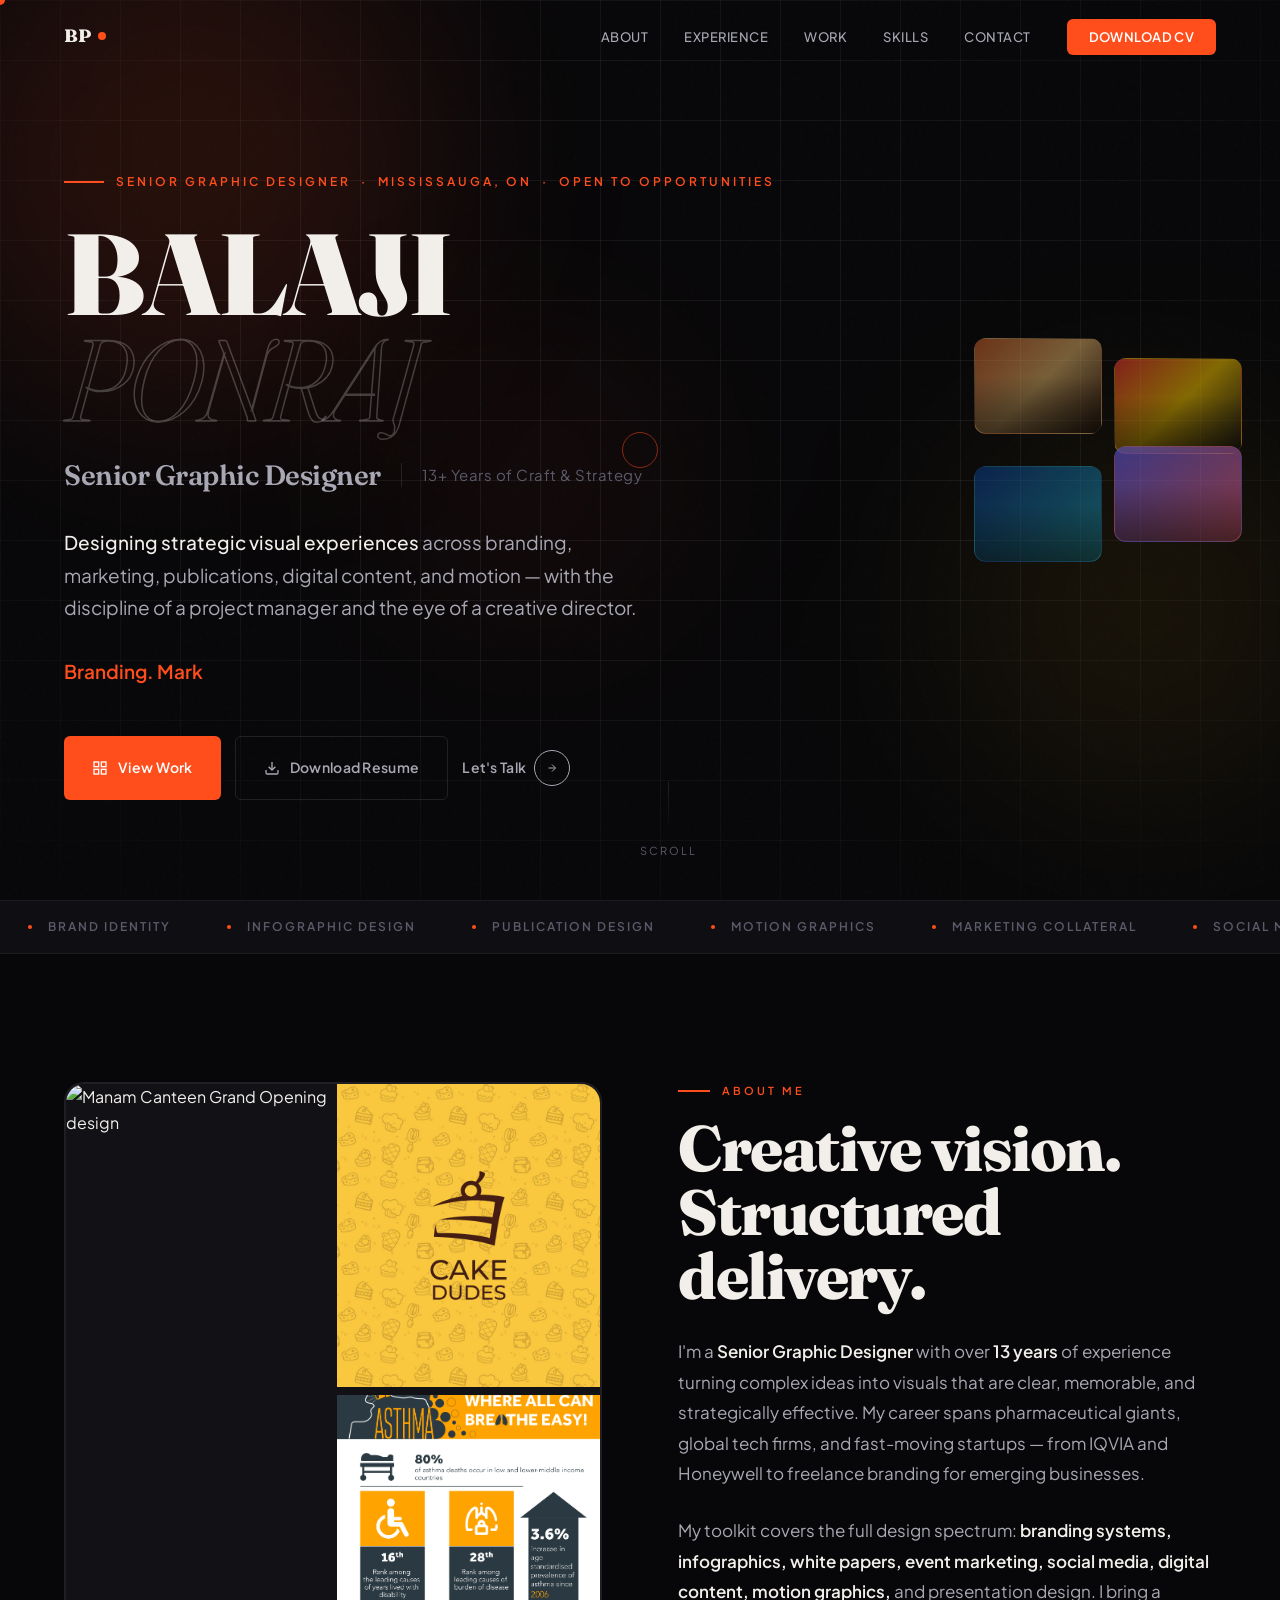
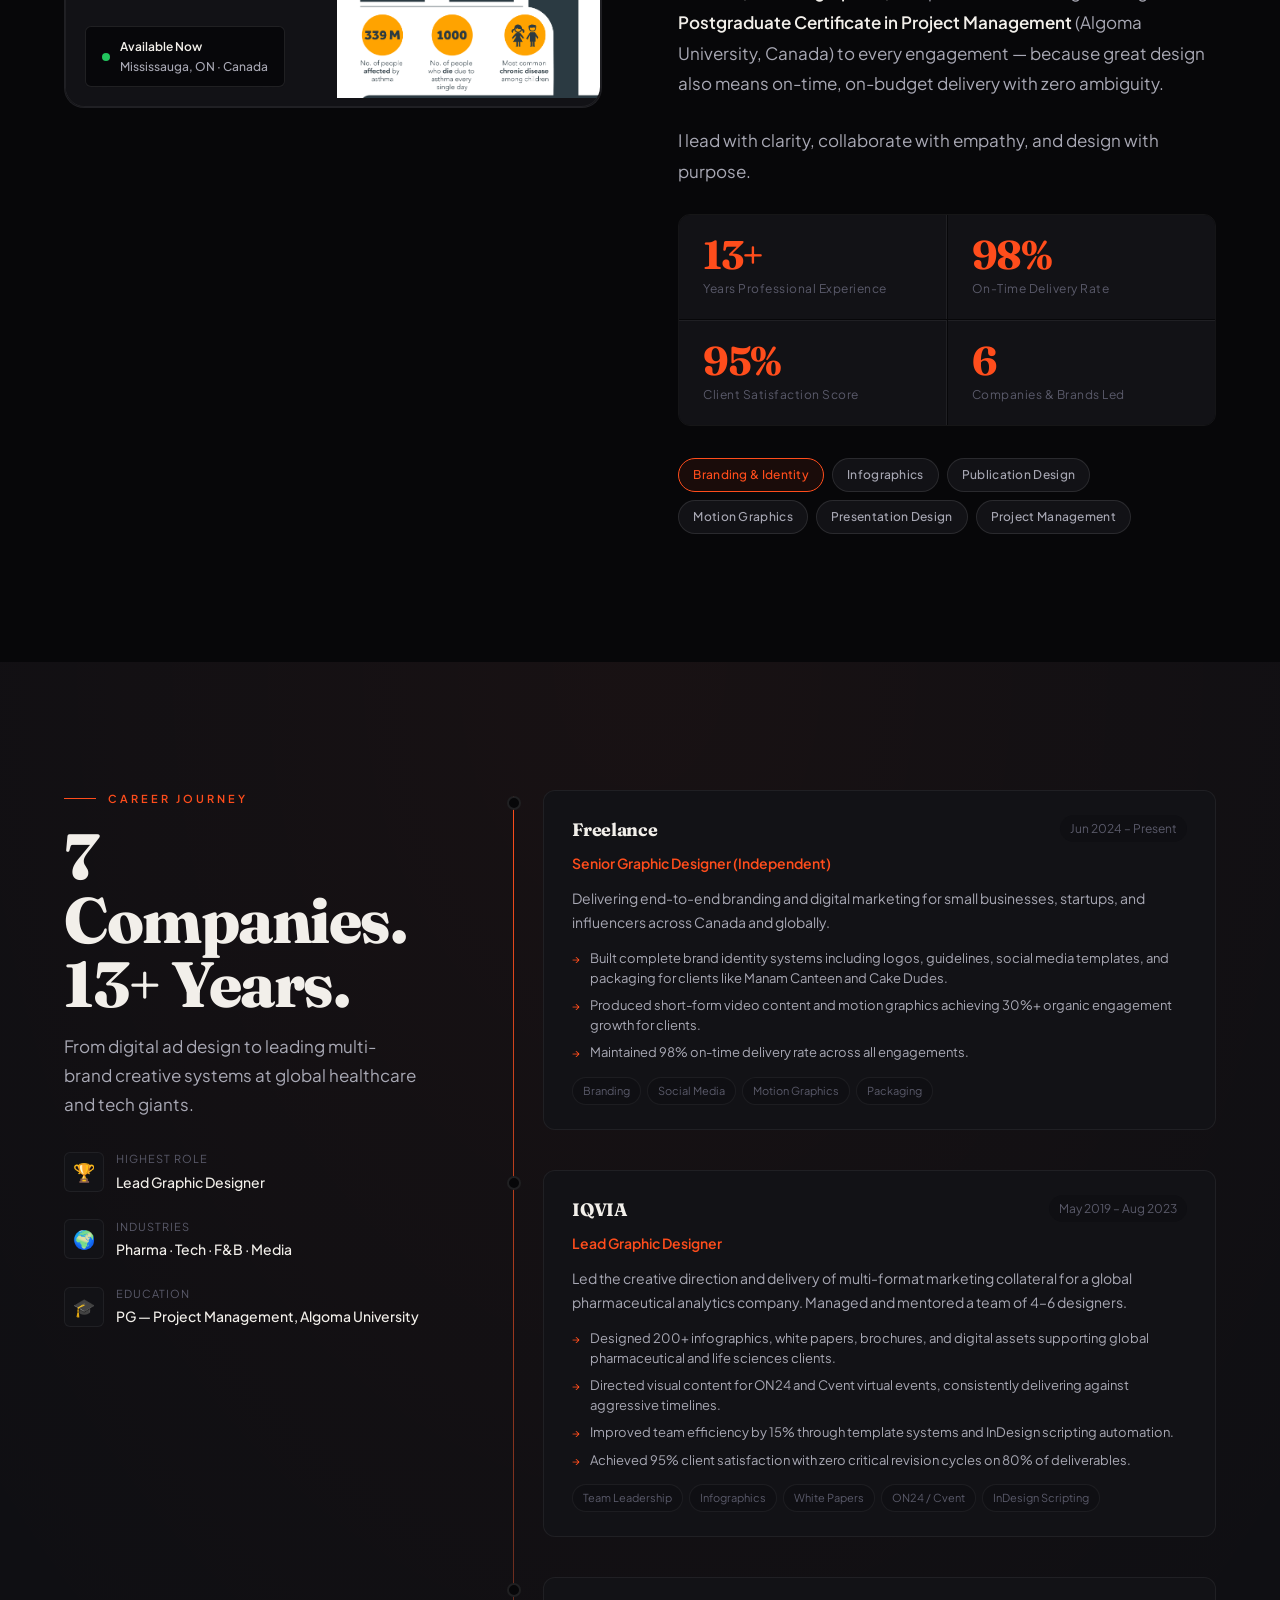
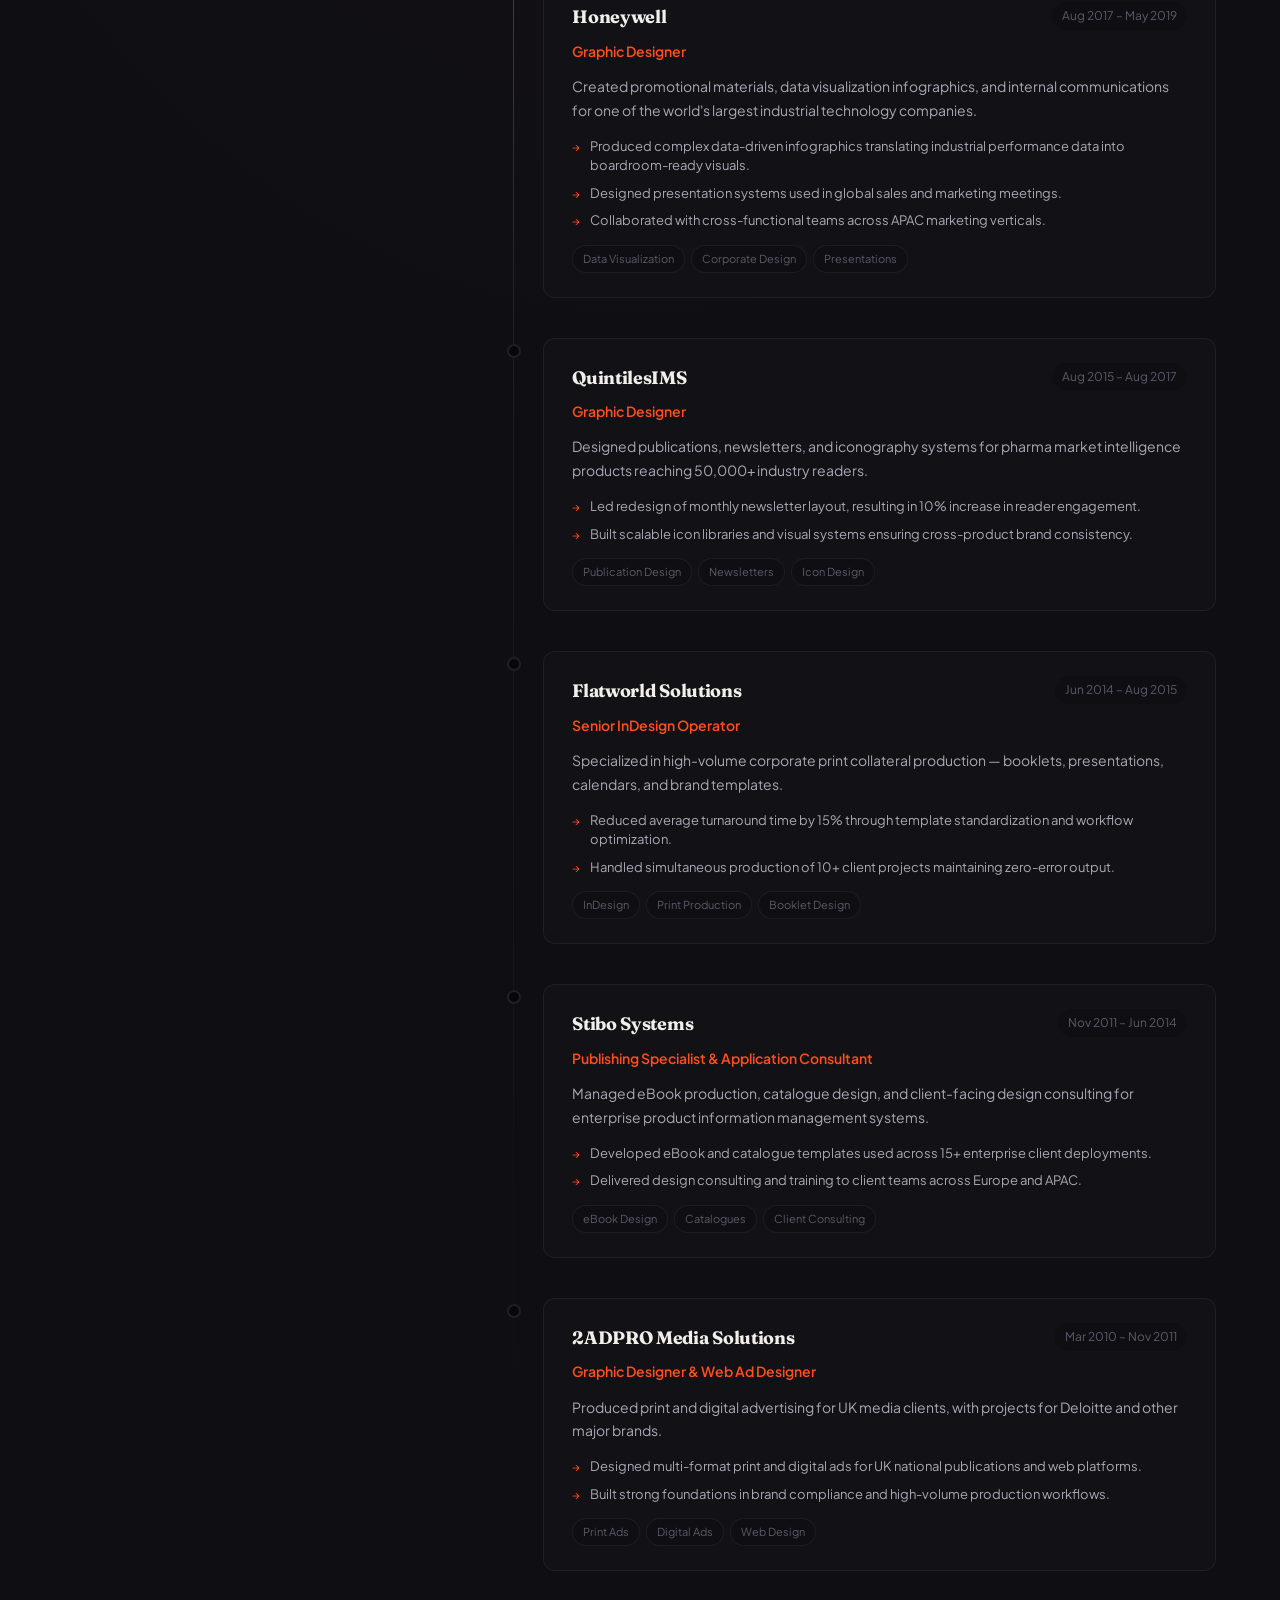
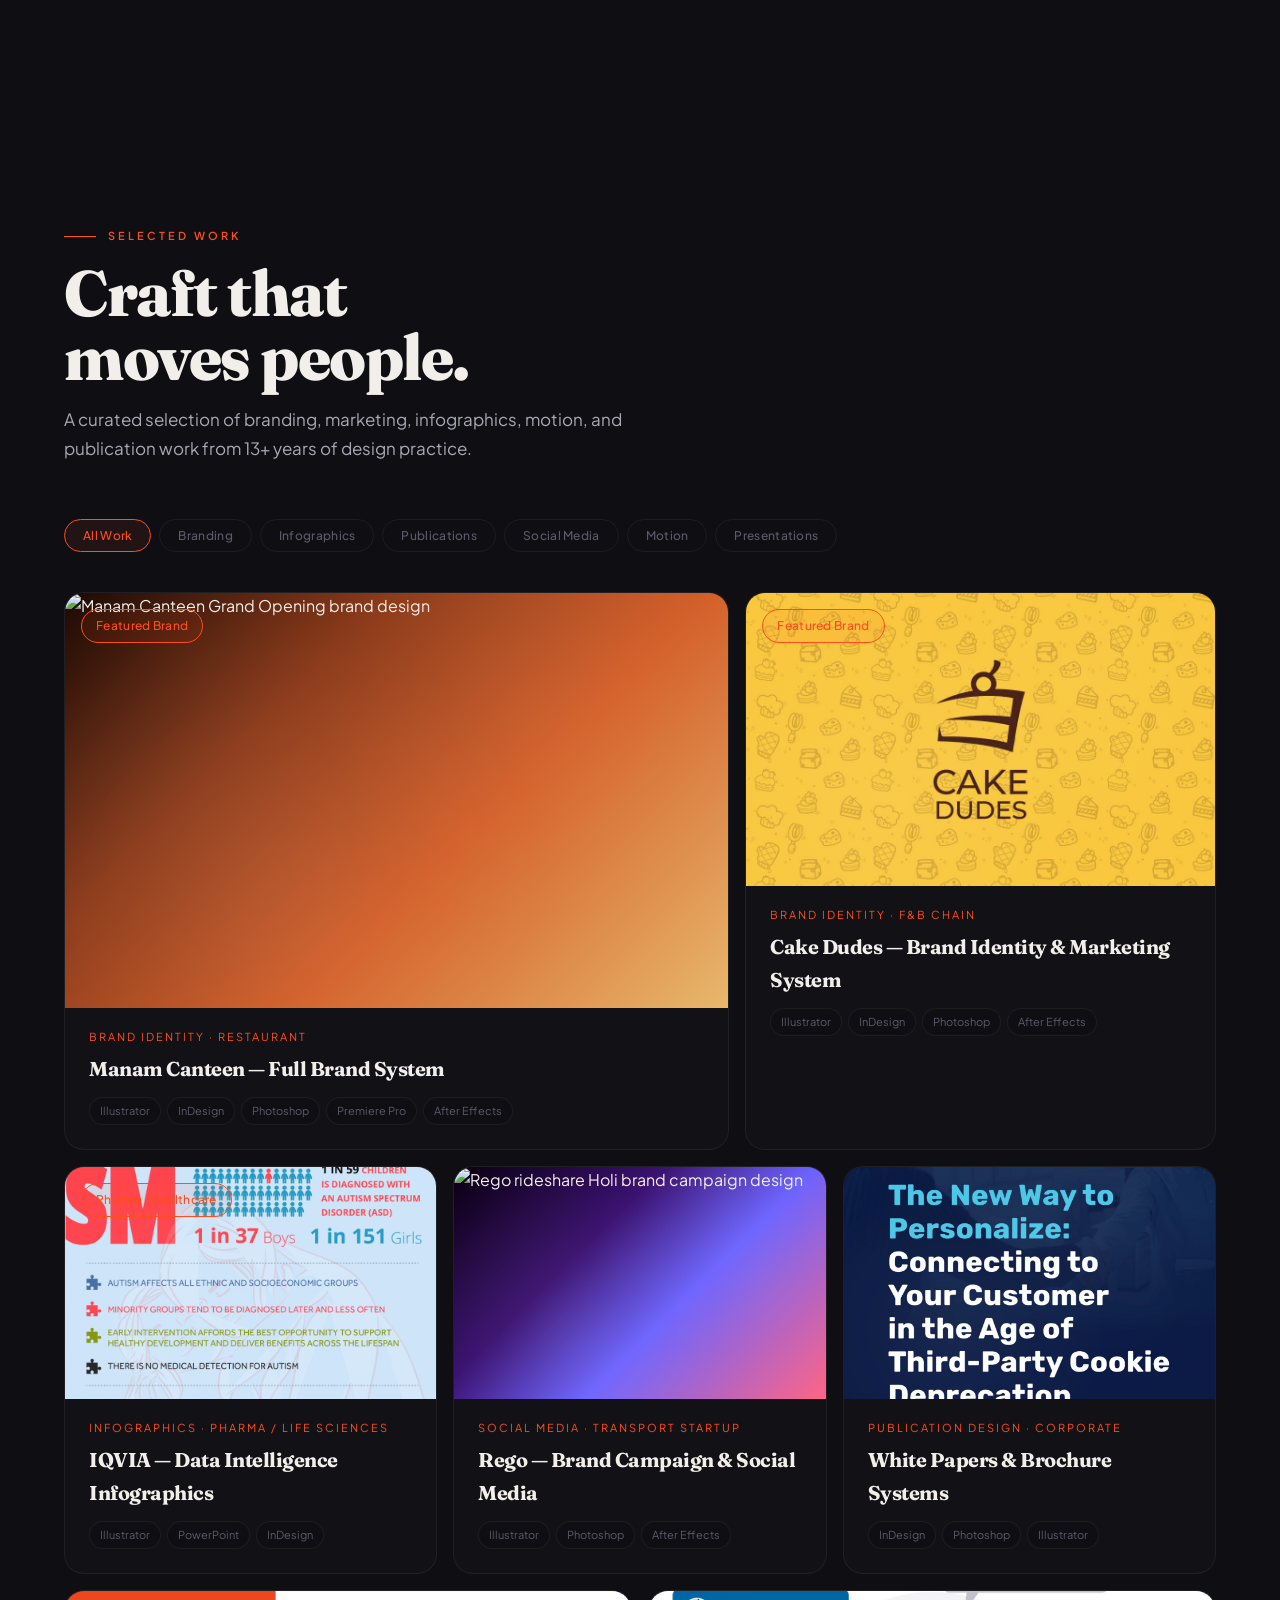
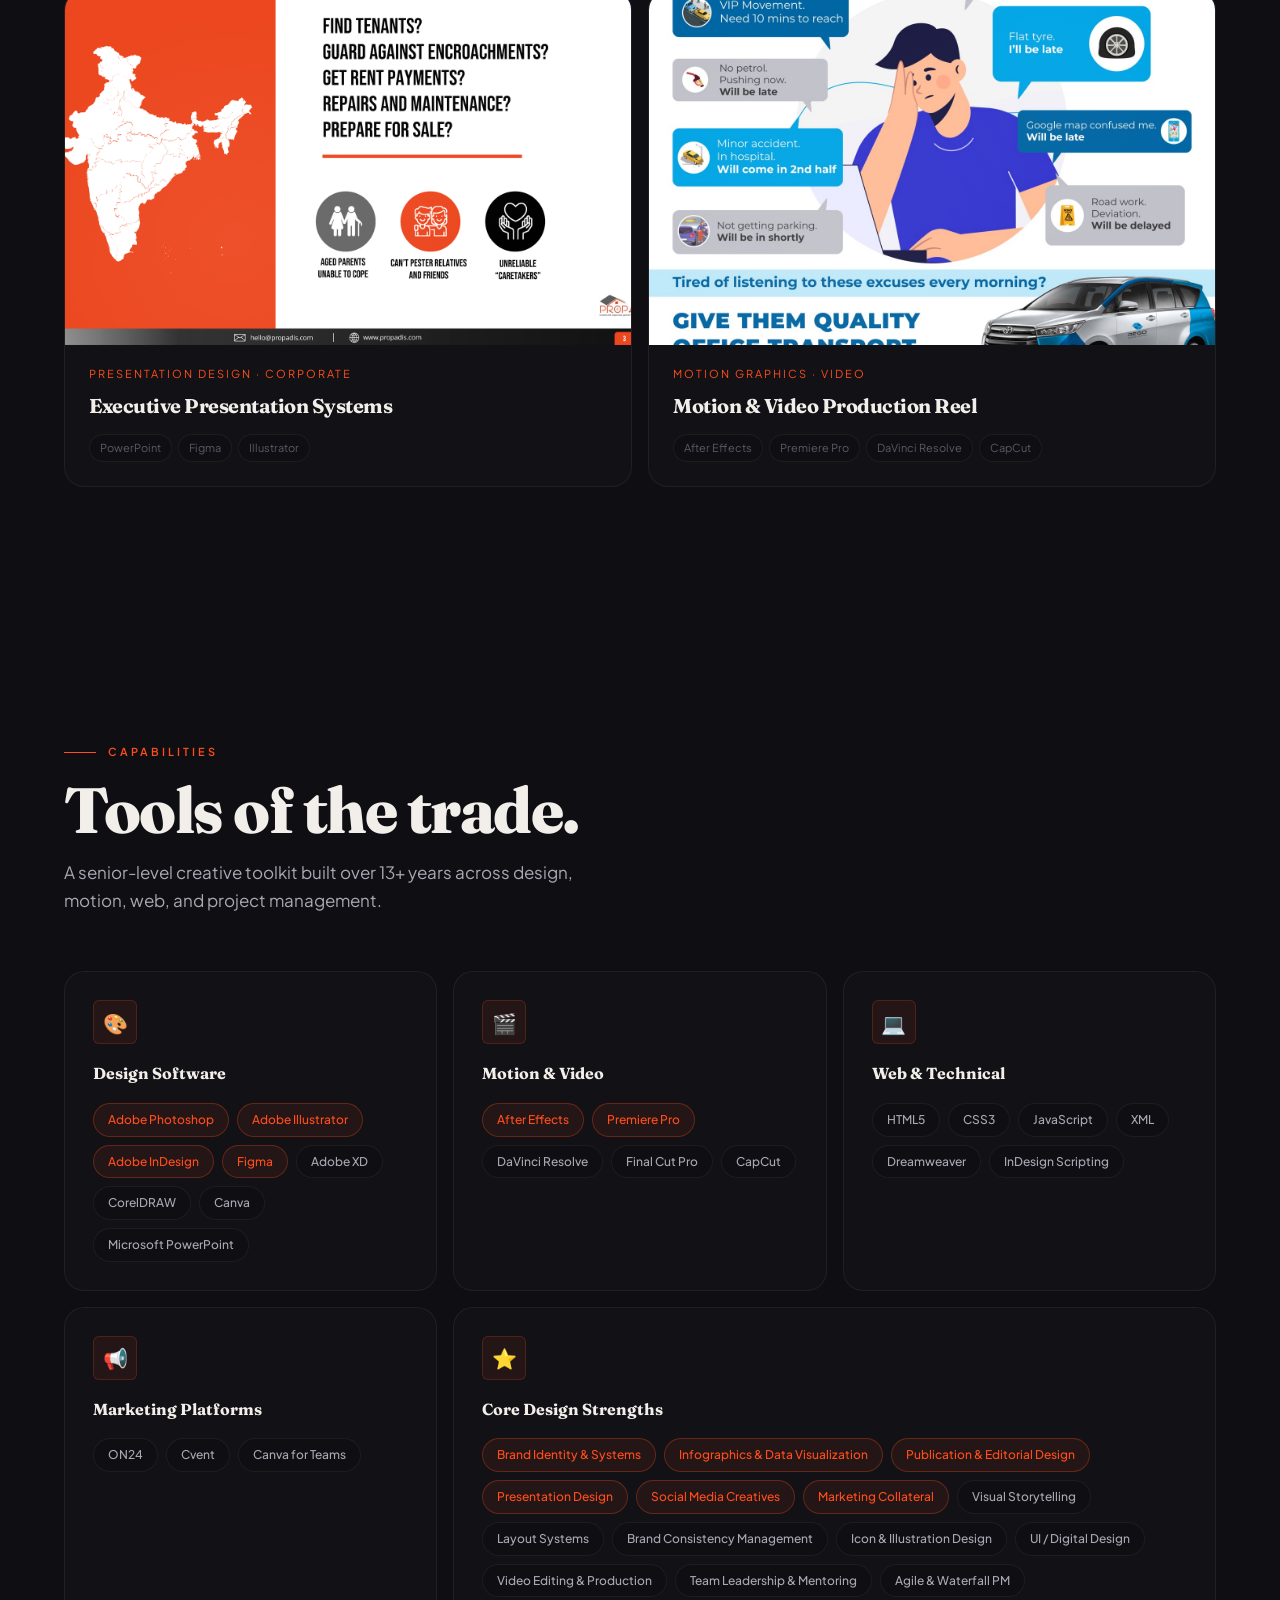
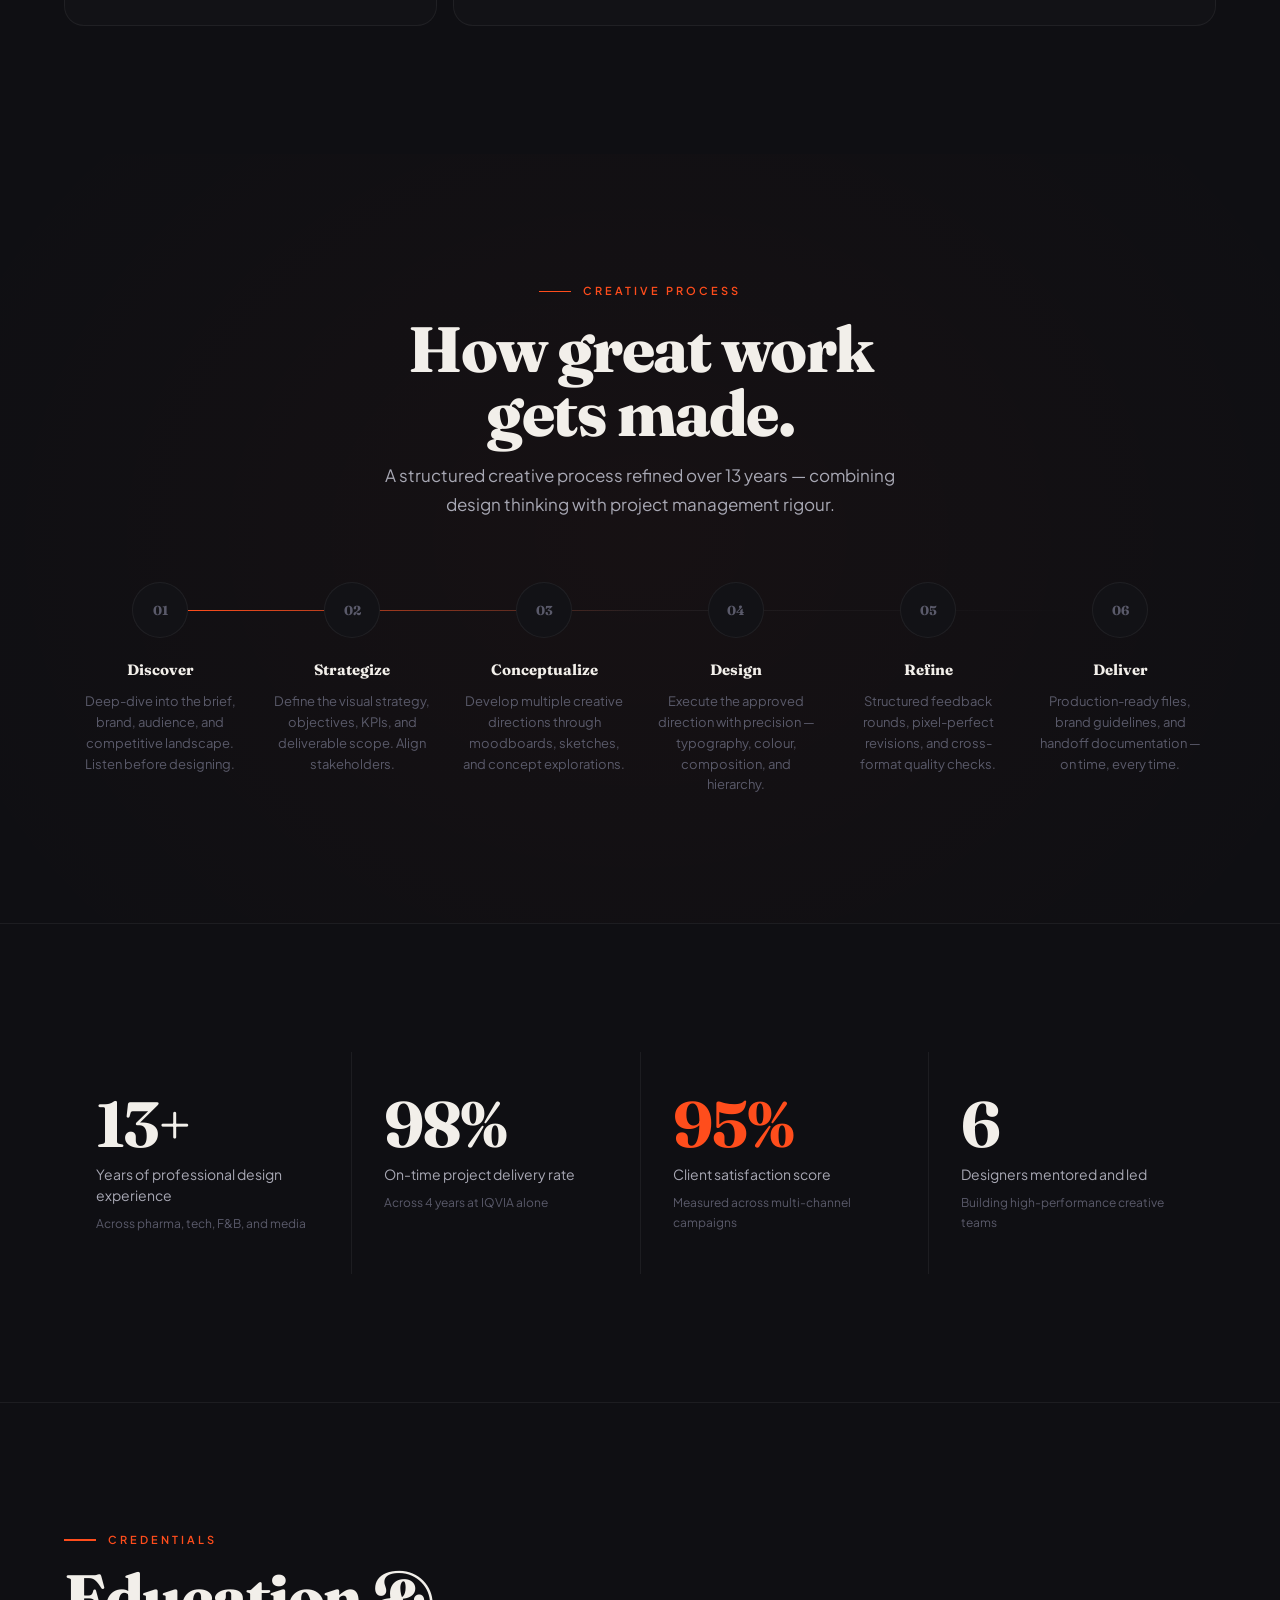
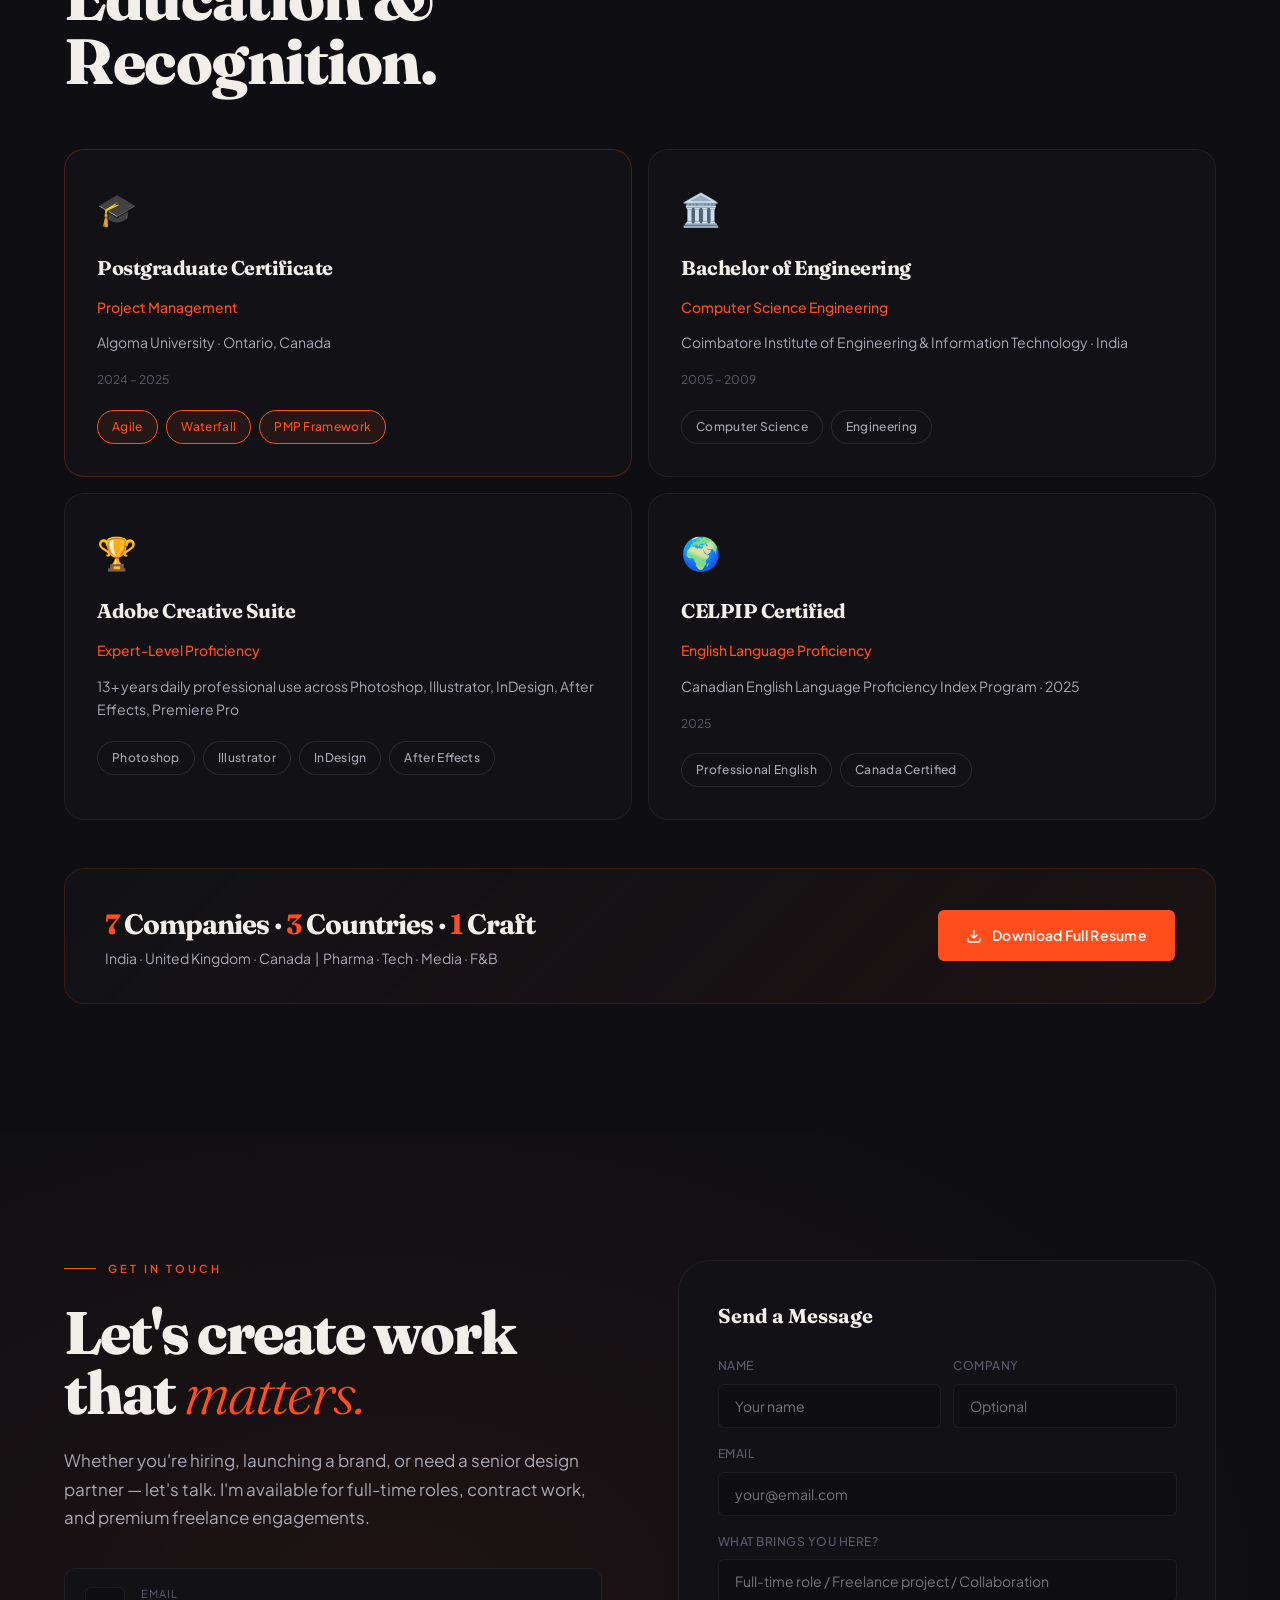
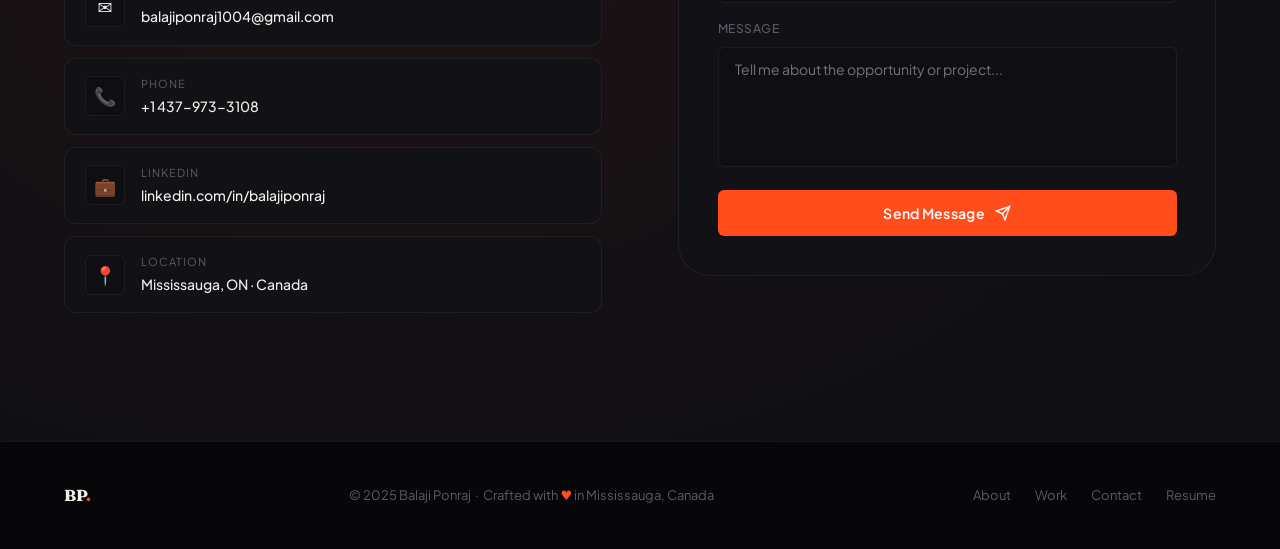
==== commit b68f863a: "Upgrade all project card thumbnails with best professional assets Card thumbnails upgraded (index.ht" ====
--- a/index.html
+++ b/index.html
@@ -545,7 +545,7 @@
         <article class="proj-card reveal" data-category="infographic">
           <a href="case-study-iqvia.html" class="proj-card-link" aria-label="View IQVIA infographics case study">
             <div class="proj-thumb proj-thumb-3">
-              <img src="assets/images/infographics/infographic-3.png" alt="IQVIA data visualization infographic" loading="lazy">
+              <img src="assets/images/infographics/infographic-iqvia-autism.png" alt="IQVIA pharmaceutical infographic — Autism data visualization" loading="lazy">
               <div class="proj-thumb-label"><span class="tag accent">Pharma · Healthcare</span></div>
               <div class="proj-overlay">
                 <div class="proj-overlay-category">Infographics &amp; Data Visualization</div>
@@ -572,7 +572,7 @@
         <!-- 4: Rego Campaign -->
         <article class="proj-card proj-card--preview reveal delay-1" data-category="social">
           <div class="proj-thumb proj-thumb-4">
-            <img src="assets/images/rego/rego-01.jpg" alt="Rego rideshare brand campaign design" loading="lazy">
+            <img src="assets/images/rego/rego-holi.jpg" alt="Rego rideshare Holi brand campaign design" loading="lazy">
             <div class="proj-overlay">
               <div class="proj-overlay-category">Social Media &amp; Brand Campaign</div>
               <div class="proj-overlay-title">Rego Rideshare</div>
@@ -593,7 +593,7 @@
         <!-- 5: Corporate Publications -->
         <article class="proj-card proj-card--preview reveal delay-2" data-category="publication">
           <div class="proj-thumb proj-thumb-5">
-            <img src="assets/images/portfolio/page-04.jpg" alt="Corporate publication and brochure design" loading="lazy">
+            <img src="assets/images/portfolio/publication-cover.png" alt="FullContact white paper — corporate publication design" loading="lazy">
             <div class="proj-overlay">
               <div class="proj-overlay-category">White Papers &amp; Publication Design</div>
               <div class="proj-overlay-title">Corporate Publications System</div>
@@ -614,7 +614,7 @@
         <!-- 6: Presentation Design -->
         <article class="proj-card proj-card--preview reveal" data-category="presentation">
           <div class="proj-thumb proj-thumb-6">
-            <img src="assets/images/portfolio/page-06.jpg" alt="Executive presentation design system" loading="lazy">
+            <img src="assets/images/portfolio/presentation-01.png" alt="Executive presentation deck design — Propadis pitch deck" loading="lazy">
             <div class="proj-overlay">
               <div class="proj-overlay-category">Presentation Design</div>
               <div class="proj-overlay-title">Executive Presentation Systems</div>
@@ -635,7 +635,7 @@
         <!-- 7: Motion Reel -->
         <article class="proj-card proj-card--preview reveal delay-1" data-category="motion">
           <div class="proj-thumb proj-thumb-7">
-            <img src="assets/images/manam/insta-post-01.jpg" alt="Motion graphics and video production work" loading="lazy">
+            <img src="assets/images/rego/rego-corporate.jpg" alt="Rego creative social media ad — branded campaign design" loading="lazy">
             <div class="proj-overlay">
               <div class="proj-overlay-category">Motion Graphics &amp; Video</div>
               <div class="proj-overlay-title">Motion &amp; Video Production</div>
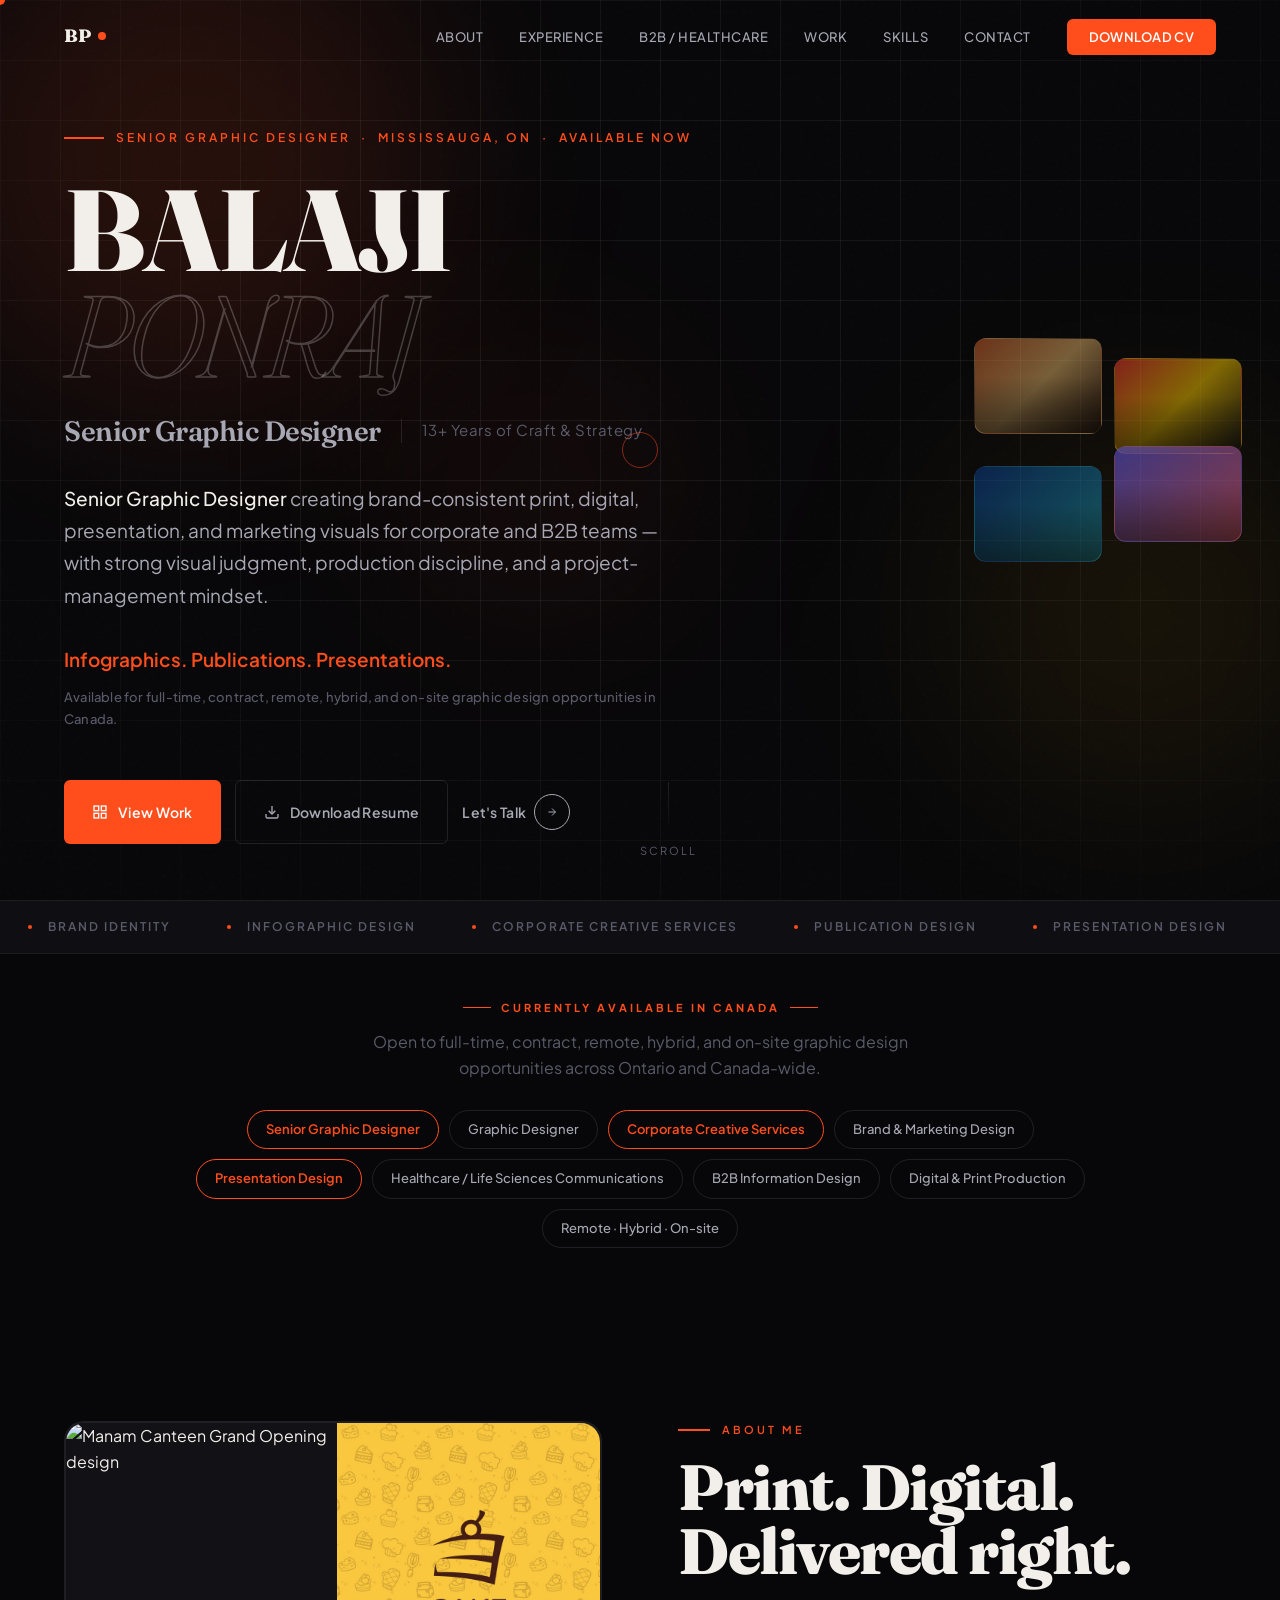
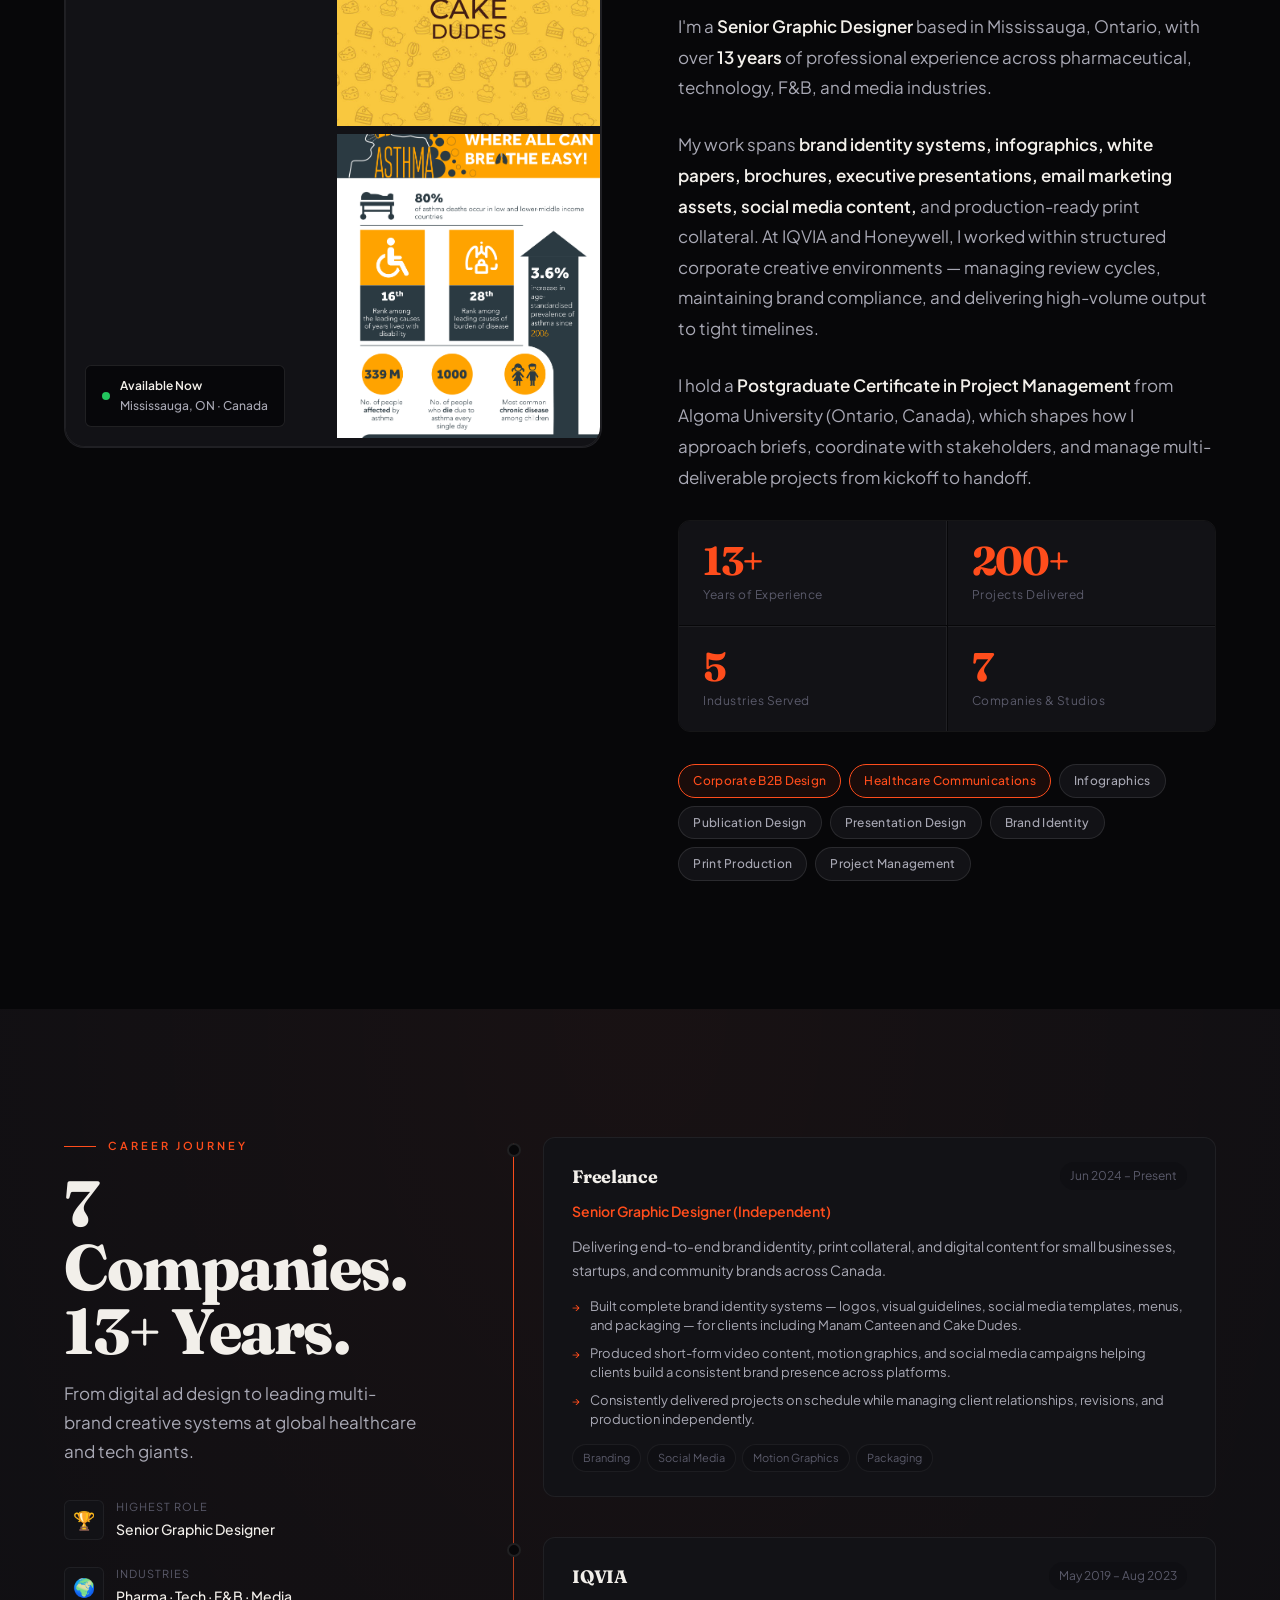
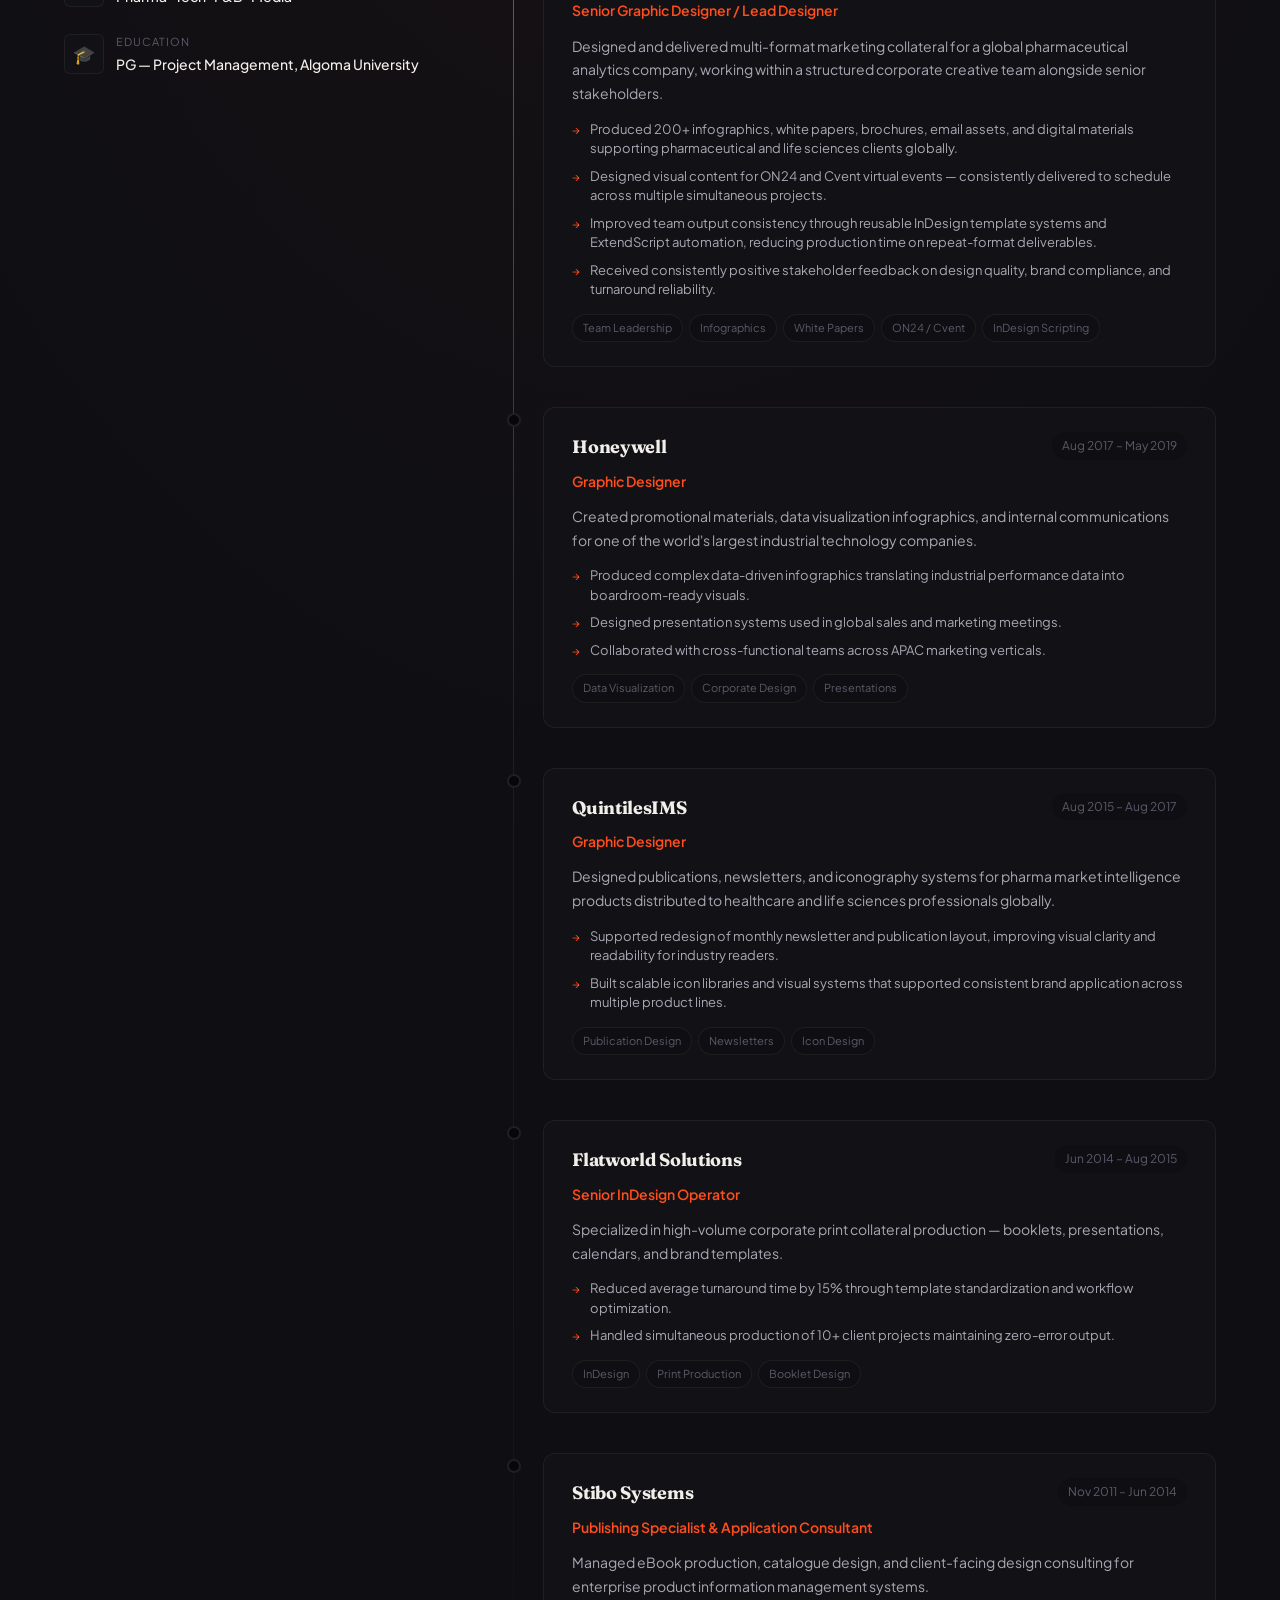
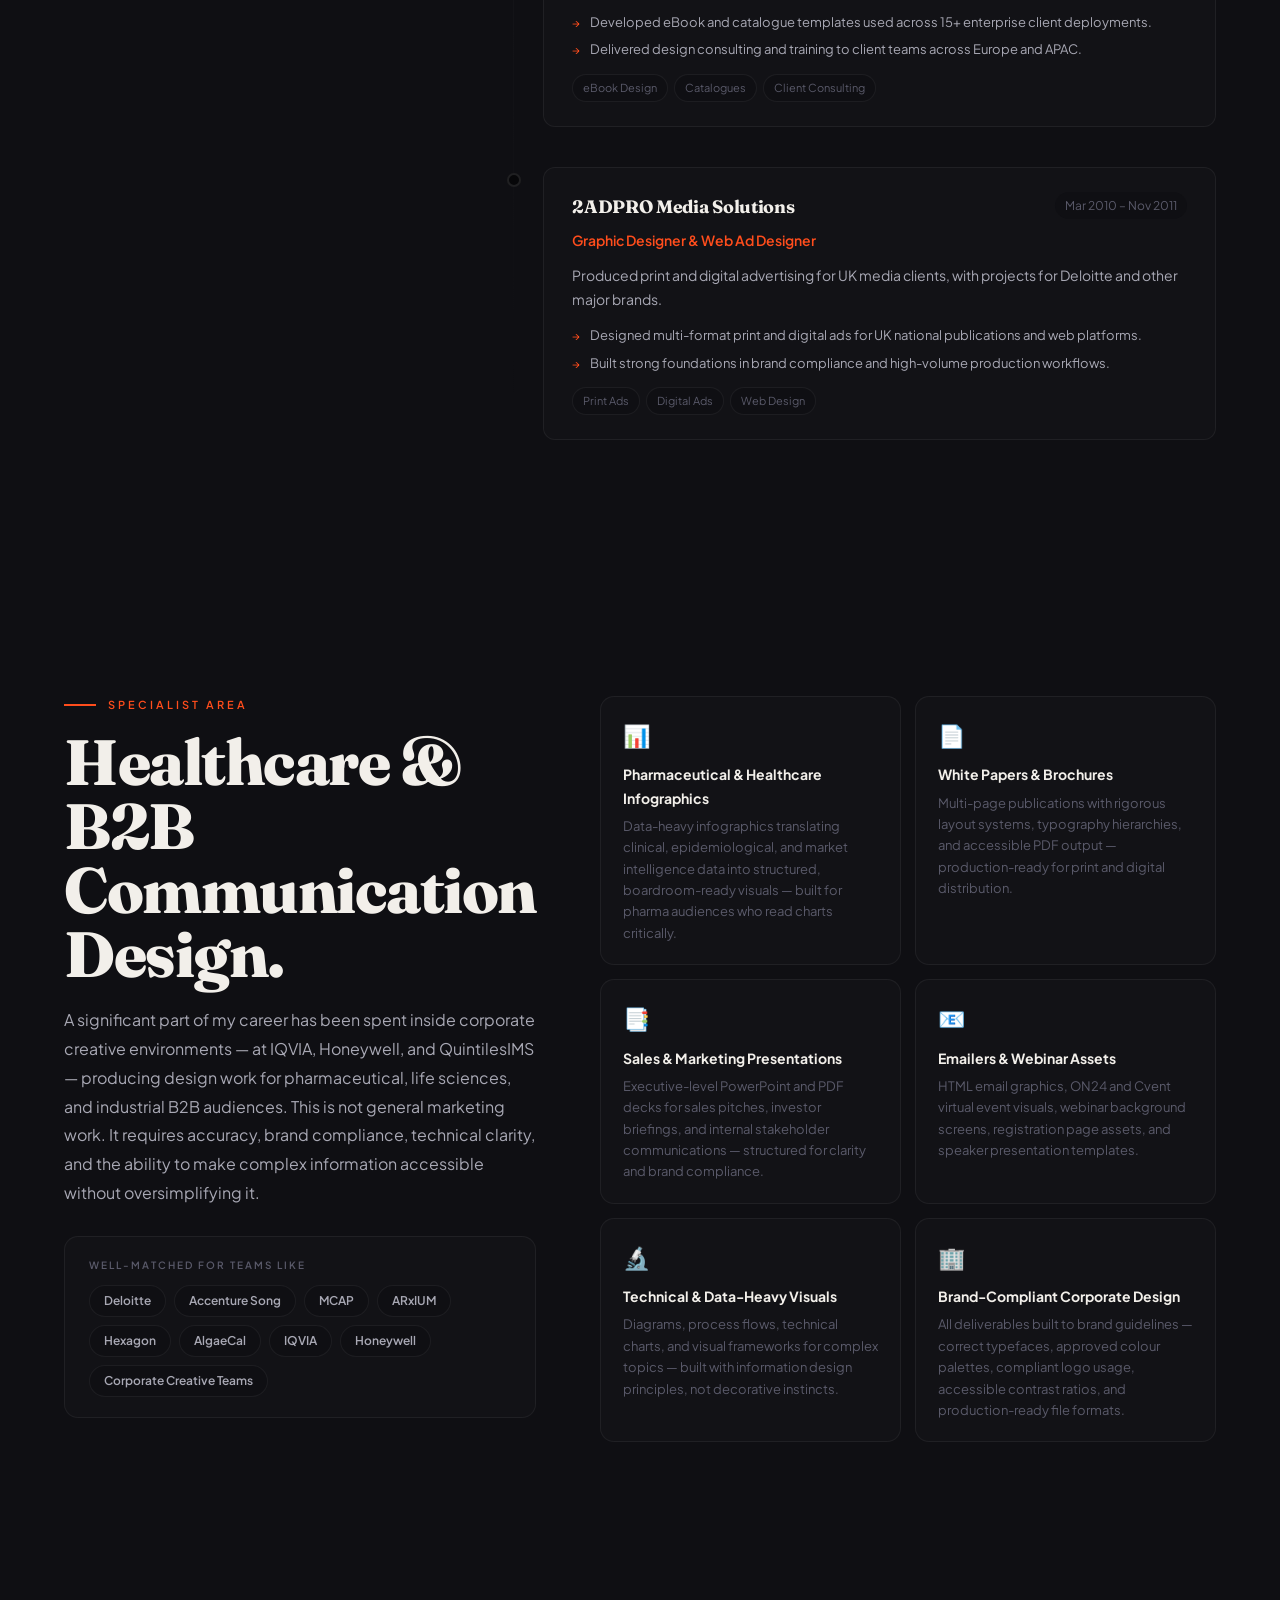
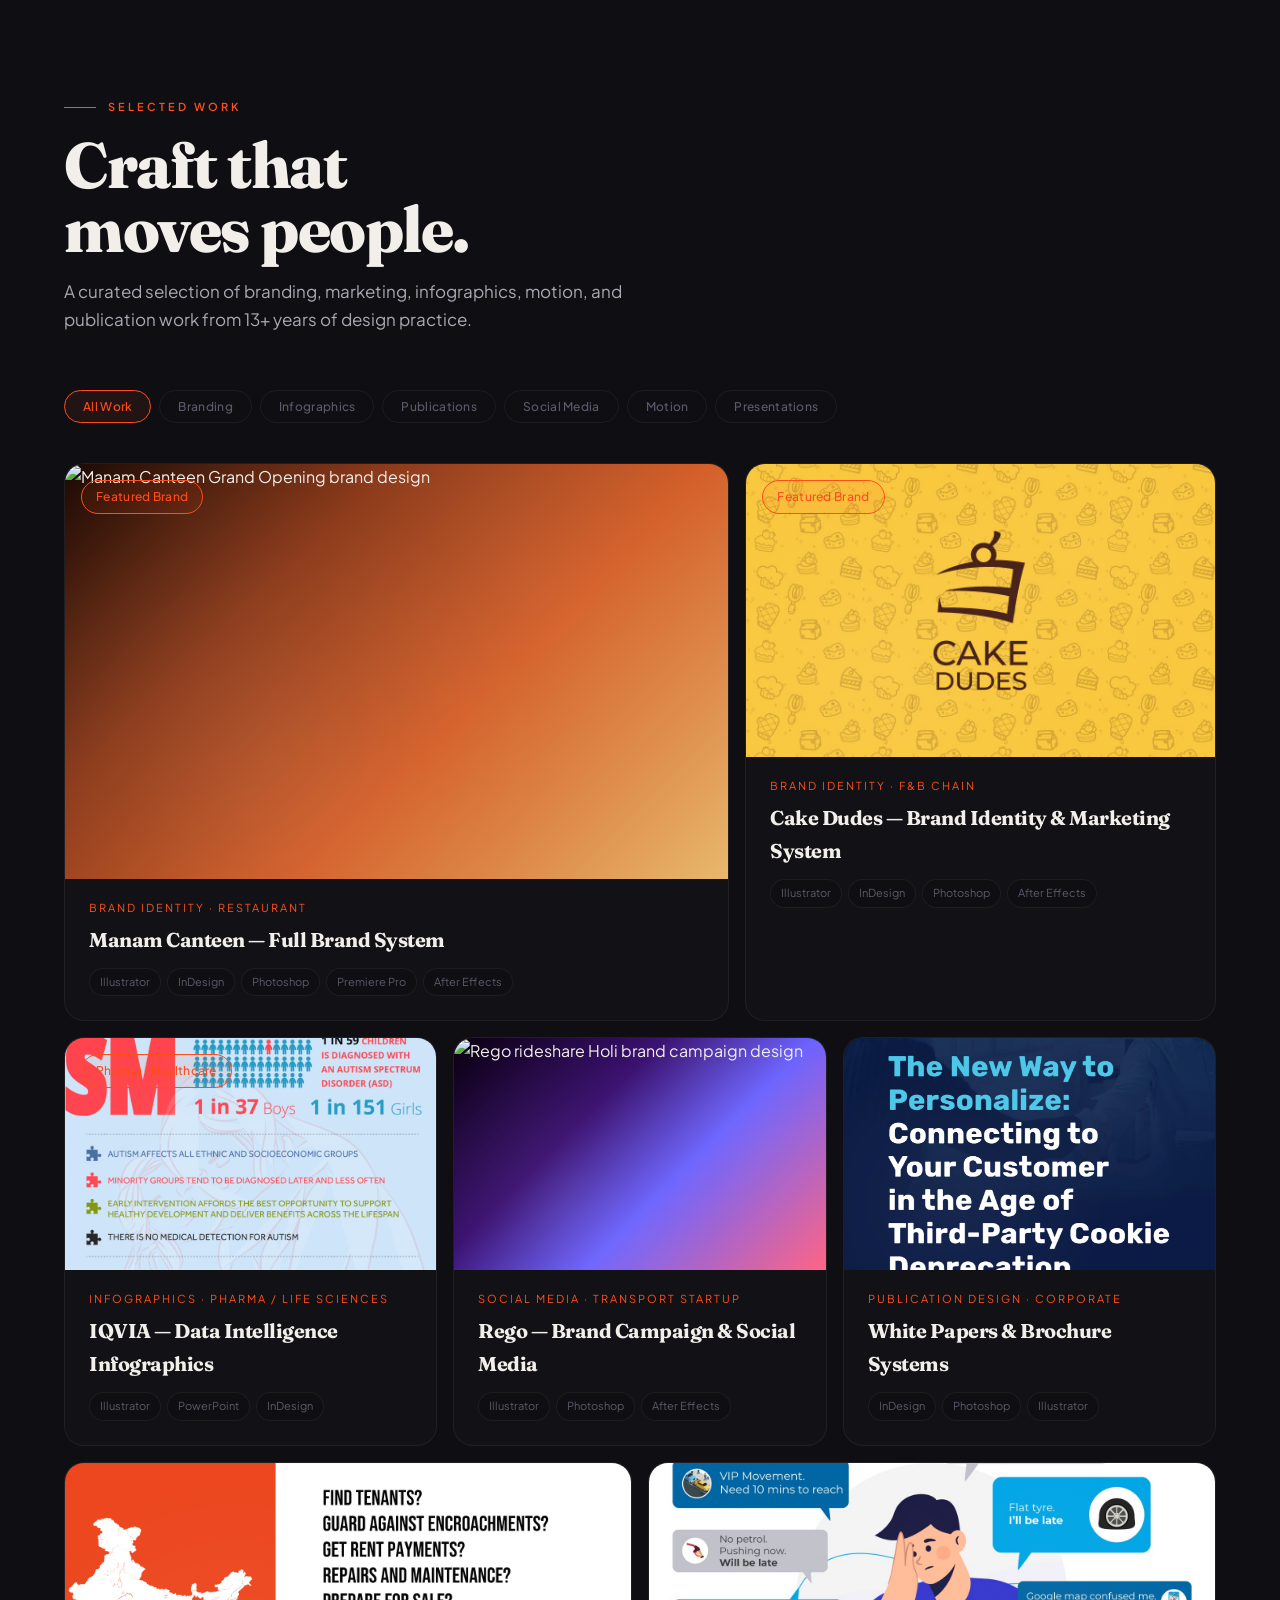
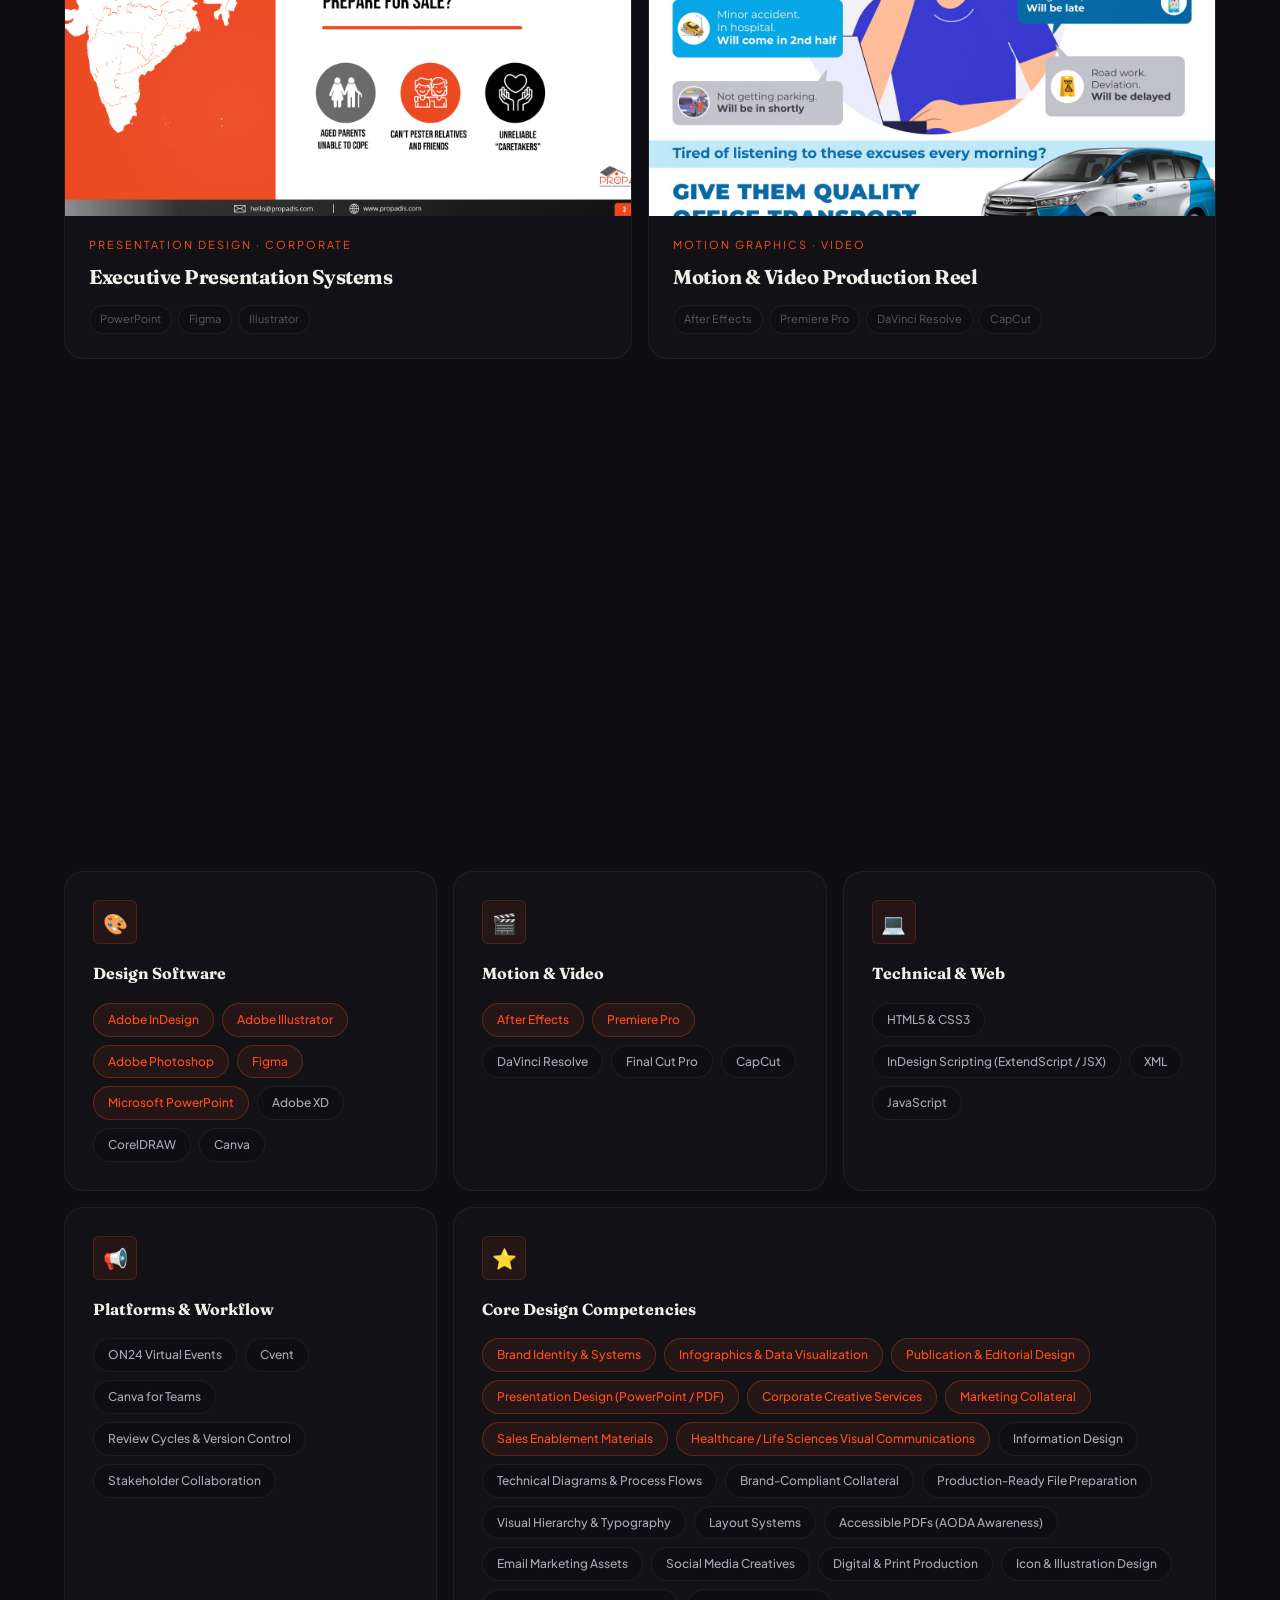
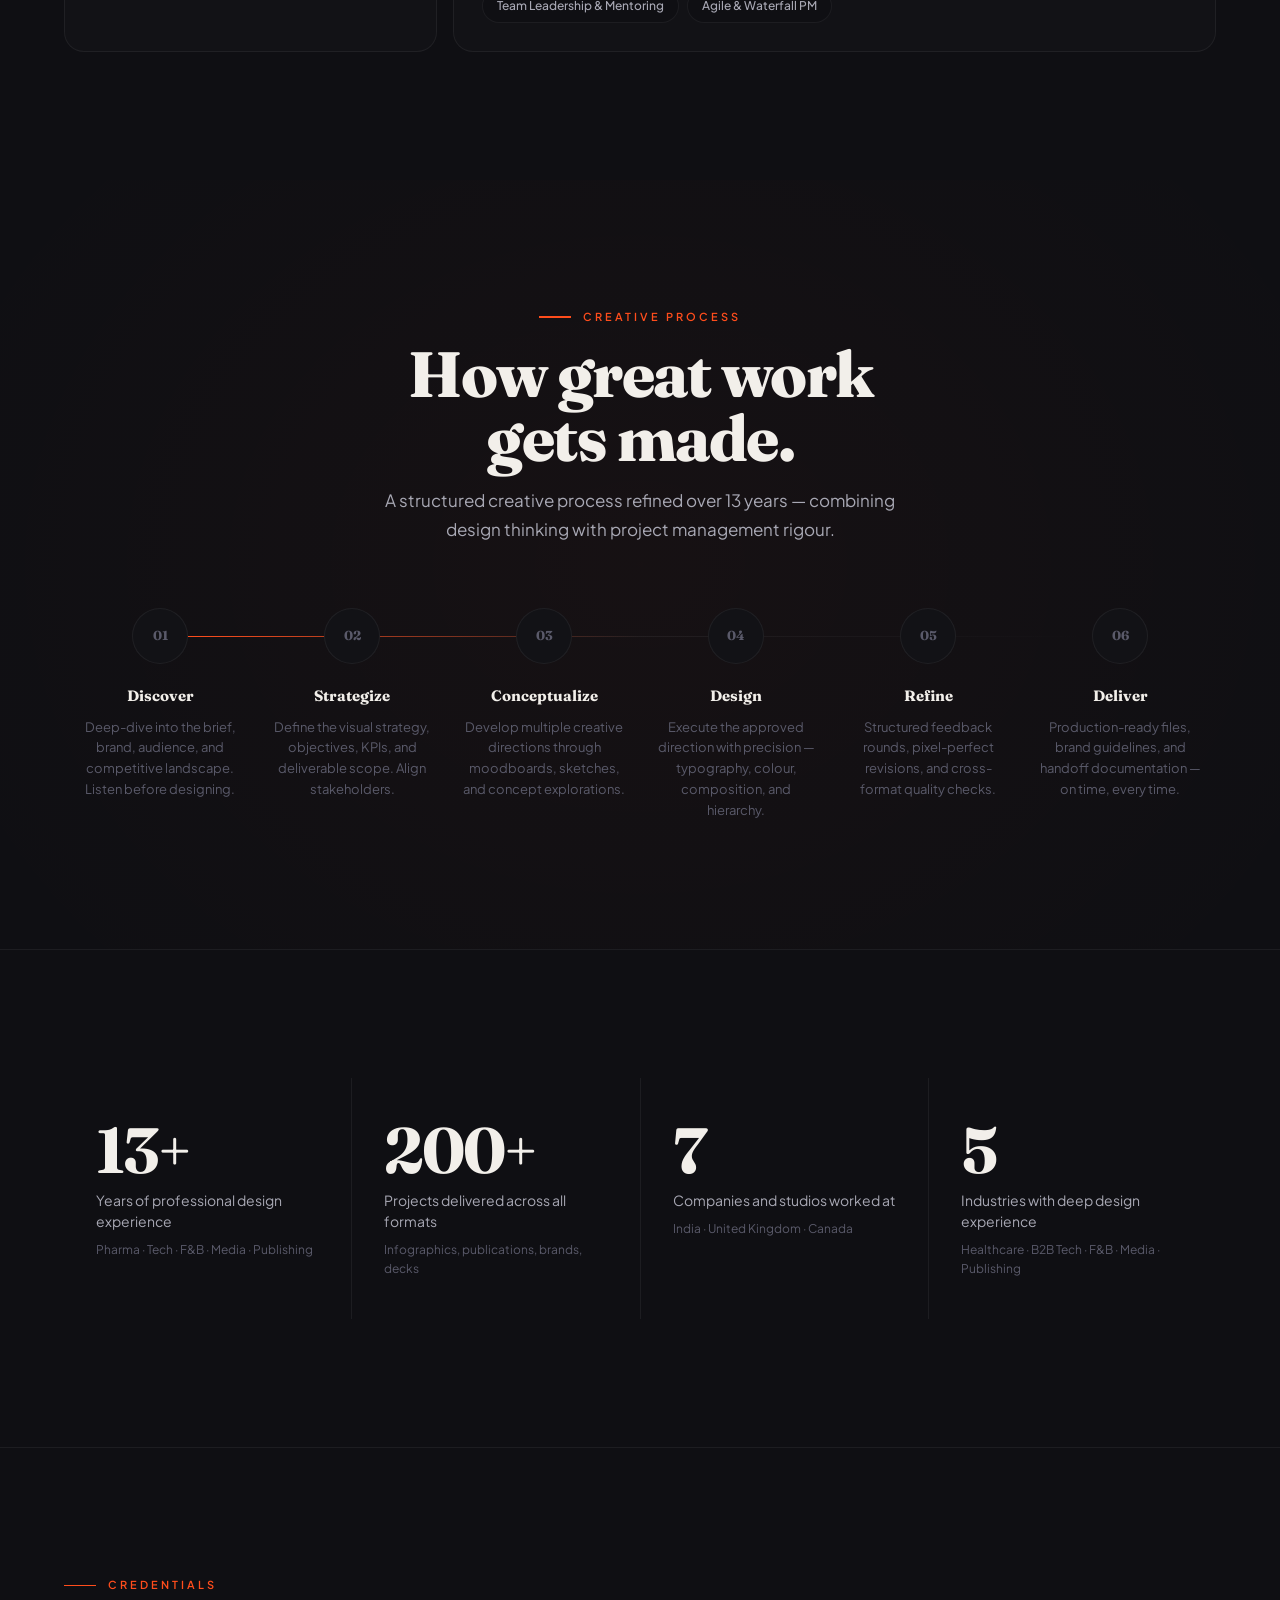
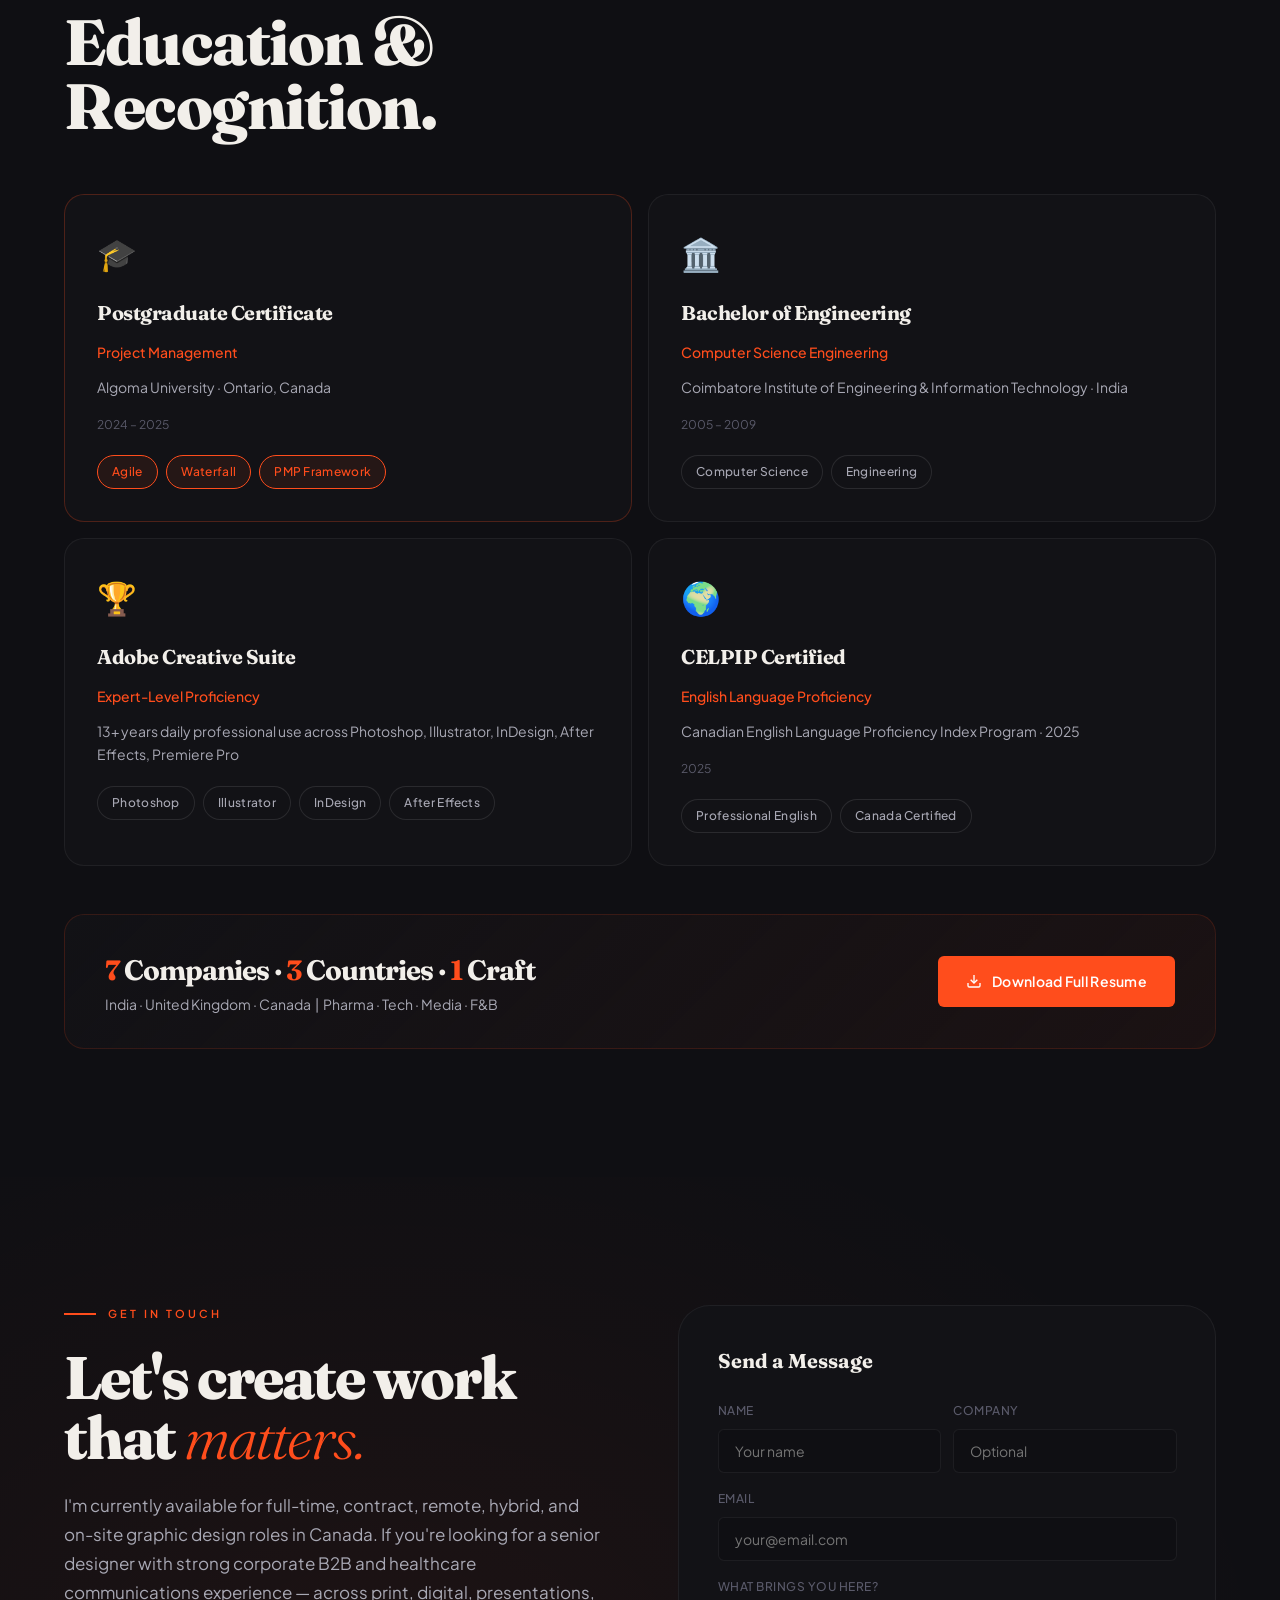
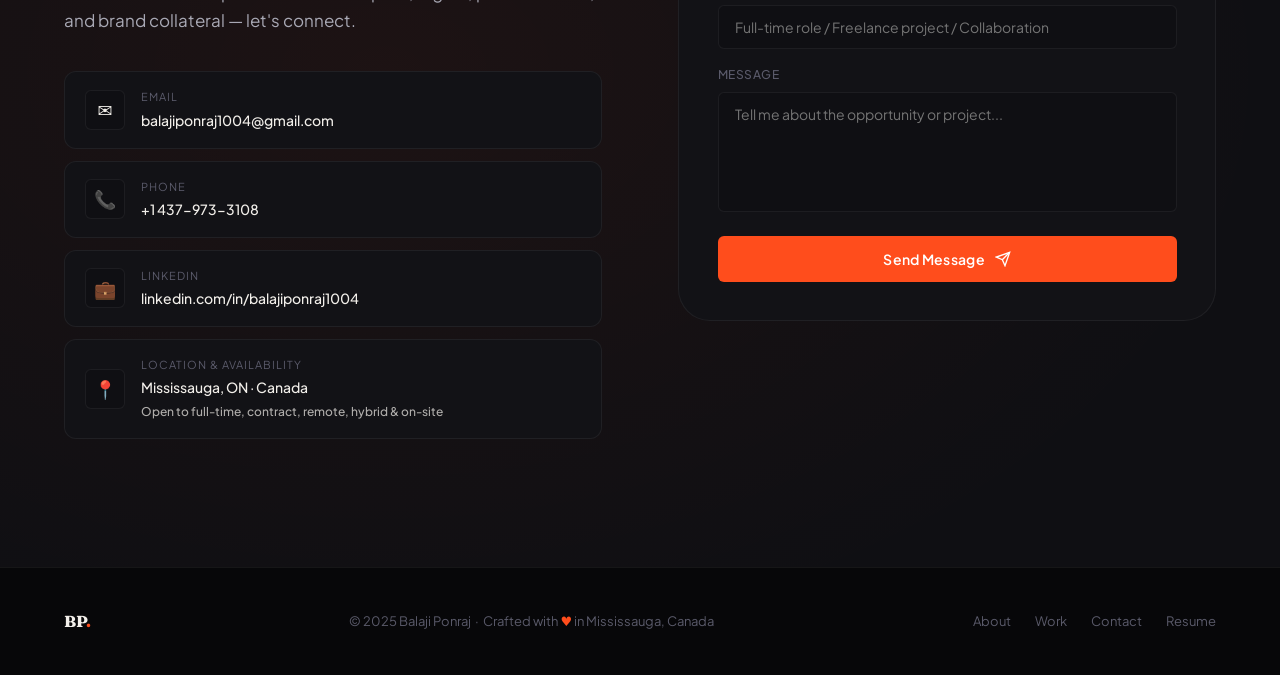
==== commit 5a852d10: "Portfolio content overhaul for Canadian graphic design job applications Positioning & hero: - New he" ====
--- a/index.html
+++ b/index.html
@@ -3,8 +3,8 @@
 <head>
   <meta charset="UTF-8">
   <meta name="viewport" content="width=device-width, initial-scale=1.0">
-  <meta name="description" content="Balaji Ponraj — Senior Graphic Designer with 13+ years crafting strategic visual experiences across branding, marketing, infographics, publications, and motion. Based in Mississauga, ON, Canada.">
-  <meta name="keywords" content="Lead Graphic Designer, Senior Graphic Designer, Branding, Infographics, Publication Design, Marketing Collateral, Motion Graphics, Mississauga Ontario Canada, Adobe Creative Suite, InDesign, Illustrator, Photoshop, Figma, After Effects">
+  <meta name="description" content="Balaji Ponraj — Senior Graphic Designer in Mississauga, Ontario with 13+ years of experience in corporate B2B design, healthcare communications, infographics, brand identity, presentation design, and print and digital production. Available for full-time and contract roles in Canada.">
+  <meta name="keywords" content="Senior Graphic Designer, Graphic Designer, Corporate Creative Services, Brand Designer, Presentation Design, Healthcare Design, Life Sciences Communications, Infographics, Publication Design, Marketing Collateral, Print Production, Digital Design, InDesign, Illustrator, Photoshop, Figma, PowerPoint Design, Mississauga Ontario Canada, B2B Design, Information Design, Sales Enablement, White Papers, Brochures">
   <meta name="author" content="Balaji Ponraj">
   <meta name="robots" content="index, follow">
   <meta property="og:title" content="Balaji Ponraj — Senior Graphic Designer">
@@ -60,10 +60,11 @@
       <ul class="nav-links">
         <li><a href="#about">About</a></li>
         <li><a href="#experience">Experience</a></li>
+        <li><a href="#b2b">B2B / Healthcare</a></li>
         <li><a href="#projects">Work</a></li>
         <li><a href="#skills">Skills</a></li>
         <li><a href="#contact">Contact</a></li>
-        <li><a href="assets/BALAJI_PONRAJ_Resume.pdf" target="_blank" class="nav-cta desktop">Download CV</a></li>
+        <li><a href="assets/Balaji_Ponraj_Senior_Graphic_Designer_Resume.pdf" target="_blank" class="nav-cta desktop">Download CV</a></li>
       </ul>
       <button id="nav-burger" class="nav-hamburger" aria-label="Open menu" aria-expanded="false">
         <span></span><span></span><span></span>
@@ -93,7 +94,7 @@
     <div class="hero-inner wrap">
       <div class="hero-eyebrow" aria-label="Available for work">
         <span class="hero-eyebrow-line"></span>
-        Senior Graphic Designer &nbsp;·&nbsp; Mississauga, ON &nbsp;·&nbsp; Open to Opportunities
+        Senior Graphic Designer &nbsp;·&nbsp; Mississauga, ON &nbsp;·&nbsp; Available Now
       </div>
 
       <h1 class="hero-name">
@@ -107,11 +108,13 @@
       </div>
 
       <p class="hero-desc">
-        <strong>Designing strategic visual experiences</strong> across branding, marketing,
-        publications, digital content, and motion — with the discipline of a project manager
-        and the eye of a creative director.
+        <strong>Senior Graphic Designer</strong> creating brand-consistent print, digital,
+        presentation, and marketing visuals for corporate and B2B teams — with strong visual
+        judgment, production discipline, and a project-management mindset.
         <br><br>
         <span id="hero-typed" style="color:var(--accent);font-weight:600;"></span>
+        <br>
+        <span class="hero-availability">Available for full-time, contract, remote, hybrid, and on-site graphic design opportunities in Canada.</span>
       </p>
 
       <div class="hero-ctas">
@@ -119,7 +122,7 @@
           <svg width="16" height="16" viewBox="0 0 24 24" fill="none" stroke="currentColor" stroke-width="2"><rect x="3" y="3" width="7" height="7"/><rect x="14" y="3" width="7" height="7"/><rect x="3" y="14" width="7" height="7"/><rect x="14" y="14" width="7" height="7"/></svg>
           View Work
         </a>
-        <a href="assets/BALAJI_PONRAJ_Resume.pdf" target="_blank" class="btn btn-outline">
+        <a href="assets/Balaji_Ponraj_Senior_Graphic_Designer_Resume.pdf" target="_blank" class="btn btn-outline">
           <svg width="16" height="16" viewBox="0 0 24 24" fill="none" stroke="currentColor" stroke-width="2"><path d="M21 15v4a2 2 0 0 1-2 2H5a2 2 0 0 1-2-2v-4"/><polyline points="7 10 12 15 17 10"/><line x1="12" y1="15" x2="12" y2="3"/></svg>
           Download Resume
         </a>
@@ -151,17 +154,37 @@
     <div class="marquee-track">
       <span class="marquee-item"><span class="dot"></span>Brand Identity</span>
       <span class="marquee-item"><span class="dot"></span>Infographic Design</span>
+      <span class="marquee-item"><span class="dot"></span>Corporate Creative Services</span>
       <span class="marquee-item"><span class="dot"></span>Publication Design</span>
+      <span class="marquee-item"><span class="dot"></span>Presentation Design</span>
+      <span class="marquee-item"><span class="dot"></span>Healthcare Communications</span>
+      <span class="marquee-item"><span class="dot"></span>Sales Enablement Materials</span>
+      <span class="marquee-item"><span class="dot"></span>White Papers &amp; Brochures</span>
+      <span class="marquee-item"><span class="dot"></span>Marketing Collateral</span>
+      <span class="marquee-item"><span class="dot"></span>Digital &amp; Print Production</span>
       <span class="marquee-item"><span class="dot"></span>Motion Graphics</span>
-      <span class="marquee-item"><span class="dot"></span>Marketing Collateral</span>
-      <span class="marquee-item"><span class="dot"></span>Social Media Campaigns</span>
-      <span class="marquee-item"><span class="dot"></span>Presentation Design</span>
-      <span class="marquee-item"><span class="dot"></span>UI / Digital Design</span>
-      <span class="marquee-item"><span class="dot"></span>White Papers &amp; Brochures</span>
-      <span class="marquee-item"><span class="dot"></span>Video Editing</span>
-      <span class="marquee-item"><span class="dot"></span>Project Management</span>
+      <span class="marquee-item"><span class="dot"></span>Information Design</span>
     </div>
   </div>
+
+  <!-- ══ AVAILABLE FOR ══════════════════════════════ -->
+  <section id="available" aria-label="Roles I am available for">
+    <div class="avail-wrap">
+      <div class="avail-label reveal">Currently Available In Canada</div>
+      <p class="avail-intro reveal delay-1">Open to full-time, contract, remote, hybrid, and on-site graphic design opportunities across Ontario and Canada-wide.</p>
+      <div class="avail-roles reveal delay-2">
+        <span class="avail-role accent">Senior Graphic Designer</span>
+        <span class="avail-role">Graphic Designer</span>
+        <span class="avail-role accent">Corporate Creative Services</span>
+        <span class="avail-role">Brand &amp; Marketing Design</span>
+        <span class="avail-role accent">Presentation Design</span>
+        <span class="avail-role">Healthcare / Life Sciences Communications</span>
+        <span class="avail-role">B2B Information Design</span>
+        <span class="avail-role">Digital &amp; Print Production</span>
+        <span class="avail-role">Remote · Hybrid · On-site</span>
+      </div>
+    </div>
+  </section>
 
   <!-- ══ ABOUT ══════════════════════════════════════ -->
   <section id="about" class="section section-anchor">
@@ -201,55 +224,58 @@
         <div class="about-content">
           <div class="reveal">
             <div class="section-label">About Me</div>
-            <h2 class="section-title">Creative vision.<br>Structured delivery.</h2>
+            <h2 class="section-title">Print. Digital.<br>Delivered right.</h2>
           </div>
 
           <div class="reveal delay-1">
             <p class="about-bio">
-              I'm a <strong>Senior Graphic Designer</strong> with over <strong>13 years</strong> of experience
-              turning complex ideas into visuals that are clear, memorable, and strategically effective.
-              My career spans pharmaceutical giants, global tech firms, and fast-moving startups — from
-              IQVIA and Honeywell to freelance branding for emerging businesses.
+              I'm a <strong>Senior Graphic Designer</strong> based in Mississauga, Ontario, with over
+              <strong>13 years</strong> of professional experience across pharmaceutical, technology,
+              F&amp;B, and media industries.
             </p>
             <br>
             <p class="about-bio">
-              My toolkit covers the full design spectrum: <strong>branding systems, infographics,
-              white papers, event marketing, social media, digital content, motion graphics,</strong> and
-              presentation design. I bring a <strong>Postgraduate Certificate in Project Management</strong>
-              (Algoma University, Canada) to every engagement — because great design also means on-time,
-              on-budget delivery with zero ambiguity.
+              My work spans <strong>brand identity systems, infographics, white papers, brochures,
+              executive presentations, email marketing assets, social media content,</strong> and
+              production-ready print collateral. At IQVIA and Honeywell, I worked within structured
+              corporate creative environments — managing review cycles, maintaining brand compliance,
+              and delivering high-volume output to tight timelines.
             </p>
             <br>
             <p class="about-bio">
-              I lead with clarity, collaborate with empathy, and design with purpose.
+              I hold a <strong>Postgraduate Certificate in Project Management</strong> from Algoma
+              University (Ontario, Canada), which shapes how I approach briefs, coordinate with
+              stakeholders, and manage multi-deliverable projects from kickoff to handoff.
             </p>
           </div>
 
           <div class="about-stats reveal delay-2">
             <div class="about-stat">
               <div class="stat-num"><span data-count="13" data-suffix="+">13+</span></div>
-              <div class="stat-label">Years Professional Experience</div>
+              <div class="stat-label">Years of Experience</div>
             </div>
             <div class="about-stat">
-              <div class="stat-num"><span data-count="98" data-suffix="%">98%</span></div>
-              <div class="stat-label">On-Time Delivery Rate</div>
+              <div class="stat-num"><span data-count="200" data-suffix="+">200+</span></div>
+              <div class="stat-label">Projects Delivered</div>
             </div>
             <div class="about-stat">
-              <div class="stat-num"><span data-count="95" data-suffix="%">95%</span></div>
-              <div class="stat-label">Client Satisfaction Score</div>
+              <div class="stat-num"><span data-count="5" data-suffix="">5</span></div>
+              <div class="stat-label">Industries Served</div>
             </div>
             <div class="about-stat">
-              <div class="stat-num"><span data-count="6" data-suffix="">6</span></div>
-              <div class="stat-label">Companies &amp; Brands Led</div>
+              <div class="stat-num"><span data-count="7" data-suffix="">7</span></div>
+              <div class="stat-label">Companies &amp; Studios</div>
             </div>
           </div>
 
           <div class="about-skills-quick reveal delay-3">
-            <span class="tag accent">Branding &amp; Identity</span>
+            <span class="tag accent">Corporate B2B Design</span>
+            <span class="tag accent">Healthcare Communications</span>
             <span class="tag">Infographics</span>
             <span class="tag">Publication Design</span>
-            <span class="tag">Motion Graphics</span>
             <span class="tag">Presentation Design</span>
+            <span class="tag">Brand Identity</span>
+            <span class="tag">Print Production</span>
             <span class="tag">Project Management</span>
           </div>
         </div>
@@ -275,7 +301,7 @@
               <div class="exp-meta-icon">🏆</div>
               <div>
                 <div class="exp-meta-label">Highest Role</div>
-                <div class="exp-meta-value">Lead Graphic Designer</div>
+                <div class="exp-meta-value">Senior Graphic Designer</div>
               </div>
             </div>
             <div class="exp-meta-item">
@@ -306,11 +332,11 @@
                 <div class="tl-period">Jun 2024 – Present</div>
               </div>
               <div class="tl-role">Senior Graphic Designer (Independent)</div>
-              <div class="tl-desc">Delivering end-to-end branding and digital marketing for small businesses, startups, and influencers across Canada and globally.</div>
+              <div class="tl-desc">Delivering end-to-end brand identity, print collateral, and digital content for small businesses, startups, and community brands across Canada.</div>
               <div class="tl-achievements">
-                <div class="tl-achievement">Built complete brand identity systems including logos, guidelines, social media templates, and packaging for clients like Manam Canteen and Cake Dudes.</div>
-                <div class="tl-achievement">Produced short-form video content and motion graphics achieving 30%+ organic engagement growth for clients.</div>
-                <div class="tl-achievement">Maintained 98% on-time delivery rate across all engagements.</div>
+                <div class="tl-achievement">Built complete brand identity systems — logos, visual guidelines, social media templates, menus, and packaging — for clients including Manam Canteen and Cake Dudes.</div>
+                <div class="tl-achievement">Produced short-form video content, motion graphics, and social media campaigns helping clients build a consistent brand presence across platforms.</div>
+                <div class="tl-achievement">Consistently delivered projects on schedule while managing client relationships, revisions, and production independently.</div>
               </div>
               <div class="tl-tags">
                 <span class="tl-tag">Branding</span>
@@ -328,13 +354,13 @@
                 <div class="tl-company">IQVIA</div>
                 <div class="tl-period">May 2019 – Aug 2023</div>
               </div>
-              <div class="tl-role">Lead Graphic Designer</div>
-              <div class="tl-desc">Led the creative direction and delivery of multi-format marketing collateral for a global pharmaceutical analytics company. Managed and mentored a team of 4–6 designers.</div>
+              <div class="tl-role">Senior Graphic Designer / Lead Designer</div>
+              <div class="tl-desc">Designed and delivered multi-format marketing collateral for a global pharmaceutical analytics company, working within a structured corporate creative team alongside senior stakeholders.</div>
               <div class="tl-achievements">
-                <div class="tl-achievement">Designed 200+ infographics, white papers, brochures, and digital assets supporting global pharmaceutical and life sciences clients.</div>
-                <div class="tl-achievement">Directed visual content for ON24 and Cvent virtual events, consistently delivering against aggressive timelines.</div>
-                <div class="tl-achievement">Improved team efficiency by 15% through template systems and InDesign scripting automation.</div>
-                <div class="tl-achievement">Achieved 95% client satisfaction with zero critical revision cycles on 80% of deliverables.</div>
+                <div class="tl-achievement">Produced 200+ infographics, white papers, brochures, email assets, and digital materials supporting pharmaceutical and life sciences clients globally.</div>
+                <div class="tl-achievement">Designed visual content for ON24 and Cvent virtual events — consistently delivered to schedule across multiple simultaneous projects.</div>
+                <div class="tl-achievement">Improved team output consistency through reusable InDesign template systems and ExtendScript automation, reducing production time on repeat-format deliverables.</div>
+                <div class="tl-achievement">Received consistently positive stakeholder feedback on design quality, brand compliance, and turnaround reliability.</div>
               </div>
               <div class="tl-tags">
                 <span class="tl-tag">Team Leadership</span>
@@ -376,10 +402,10 @@
                 <div class="tl-period">Aug 2015 – Aug 2017</div>
               </div>
               <div class="tl-role">Graphic Designer</div>
-              <div class="tl-desc">Designed publications, newsletters, and iconography systems for pharma market intelligence products reaching 50,000+ industry readers.</div>
+              <div class="tl-desc">Designed publications, newsletters, and iconography systems for pharma market intelligence products distributed to healthcare and life sciences professionals globally.</div>
               <div class="tl-achievements">
-                <div class="tl-achievement">Led redesign of monthly newsletter layout, resulting in 10% increase in reader engagement.</div>
-                <div class="tl-achievement">Built scalable icon libraries and visual systems ensuring cross-product brand consistency.</div>
+                <div class="tl-achievement">Supported redesign of monthly newsletter and publication layout, improving visual clarity and readability for industry readers.</div>
+                <div class="tl-achievement">Built scalable icon libraries and visual systems that supported consistent brand application across multiple product lines.</div>
               </div>
               <div class="tl-tags">
                 <span class="tl-tag">Publication Design</span>
@@ -453,6 +479,74 @@
           </div>
 
         </div>
+      </div>
+    </div>
+  </section>
+
+  <!-- ══ HEALTHCARE & B2B DESIGN ══════════════════════ -->
+  <section id="b2b" class="section section-anchor" style="background:var(--bg-2);">
+    <div class="wrap">
+      <div class="b2b-grid">
+
+        <div class="reveal-left">
+          <div class="section-label">Specialist Area</div>
+          <h2 class="section-title">Healthcare &amp;<br>B2B Communication<br>Design.</h2>
+          <p class="b2b-intro">
+            A significant part of my career has been spent inside corporate creative environments
+            — at IQVIA, Honeywell, and QuintilesIMS — producing design work for pharmaceutical,
+            life sciences, and industrial B2B audiences. This is not general marketing work.
+            It requires accuracy, brand compliance, technical clarity, and the ability to make
+            complex information accessible without oversimplifying it.
+          </p>
+          <div class="b2b-clients reveal delay-2">
+            <div class="b2b-clients-label">Well-matched for teams like</div>
+            <div class="b2b-client-list">
+              <span class="b2b-client">Deloitte</span>
+              <span class="b2b-client">Accenture Song</span>
+              <span class="b2b-client">MCAP</span>
+              <span class="b2b-client">ARxIUM</span>
+              <span class="b2b-client">Hexagon</span>
+              <span class="b2b-client">AlgaeCal</span>
+              <span class="b2b-client">IQVIA</span>
+              <span class="b2b-client">Honeywell</span>
+              <span class="b2b-client">Corporate Creative Teams</span>
+            </div>
+          </div>
+        </div>
+
+        <div class="b2b-cards reveal-right">
+          <div class="b2b-card reveal stagger-1">
+            <div class="b2b-card-icon">📊</div>
+            <div class="b2b-card-title">Pharmaceutical &amp; Healthcare Infographics</div>
+            <div class="b2b-card-desc">Data-heavy infographics translating clinical, epidemiological, and market intelligence data into structured, boardroom-ready visuals — built for pharma audiences who read charts critically.</div>
+          </div>
+          <div class="b2b-card reveal stagger-2">
+            <div class="b2b-card-icon">📄</div>
+            <div class="b2b-card-title">White Papers &amp; Brochures</div>
+            <div class="b2b-card-desc">Multi-page publications with rigorous layout systems, typography hierarchies, and accessible PDF output — production-ready for print and digital distribution.</div>
+          </div>
+          <div class="b2b-card reveal stagger-1">
+            <div class="b2b-card-icon">📑</div>
+            <div class="b2b-card-title">Sales &amp; Marketing Presentations</div>
+            <div class="b2b-card-desc">Executive-level PowerPoint and PDF decks for sales pitches, investor briefings, and internal stakeholder communications — structured for clarity and brand compliance.</div>
+          </div>
+          <div class="b2b-card reveal stagger-2">
+            <div class="b2b-card-icon">📧</div>
+            <div class="b2b-card-title">Emailers &amp; Webinar Assets</div>
+            <div class="b2b-card-desc">HTML email graphics, ON24 and Cvent virtual event visuals, webinar background screens, registration page assets, and speaker presentation templates.</div>
+          </div>
+          <div class="b2b-card reveal stagger-1">
+            <div class="b2b-card-icon">🔬</div>
+            <div class="b2b-card-title">Technical &amp; Data-Heavy Visuals</div>
+            <div class="b2b-card-desc">Diagrams, process flows, technical charts, and visual frameworks for complex topics — built with information design principles, not decorative instincts.</div>
+          </div>
+          <div class="b2b-card reveal stagger-2">
+            <div class="b2b-card-icon">🏢</div>
+            <div class="b2b-card-title">Brand-Compliant Corporate Design</div>
+            <div class="b2b-card-desc">All deliverables built to brand guidelines — correct typefaces, approved colour palettes, compliant logo usage, accessible contrast ratios, and production-ready file formats.</div>
+          </div>
+        </div>
+
       </div>
     </div>
   </section>
@@ -664,7 +758,7 @@
       <div class="reveal">
         <div class="section-label">Capabilities</div>
         <h2 class="section-title">Tools of the trade.</h2>
-        <p class="section-sub">A senior-level creative toolkit built over 13+ years across design, motion, web, and project management.</p>
+        <p class="section-sub">A senior-level creative toolkit built over 13+ years across corporate B2B design, healthcare communications, brand identity, and print and digital production.</p>
       </div>
 
       <div class="skills-grid">
@@ -673,14 +767,14 @@
           <div class="skill-group-icon">🎨</div>
           <div class="skill-group-name">Design Software</div>
           <div class="skill-tags">
+            <span class="skill-tag primary">Adobe InDesign</span>
+            <span class="skill-tag primary">Adobe Illustrator</span>
             <span class="skill-tag primary">Adobe Photoshop</span>
-            <span class="skill-tag primary">Adobe Illustrator</span>
-            <span class="skill-tag primary">Adobe InDesign</span>
             <span class="skill-tag primary">Figma</span>
+            <span class="skill-tag primary">Microsoft PowerPoint</span>
             <span class="skill-tag">Adobe XD</span>
             <span class="skill-tag">CorelDRAW</span>
             <span class="skill-tag">Canva</span>
-            <span class="skill-tag">Microsoft PowerPoint</span>
           </div>
         </div>
 
@@ -698,43 +792,50 @@
 
         <div class="skill-group reveal delay-3">
           <div class="skill-group-icon">💻</div>
-          <div class="skill-group-name">Web &amp; Technical</div>
+          <div class="skill-group-name">Technical &amp; Web</div>
           <div class="skill-tags">
-            <span class="skill-tag">HTML5</span>
-            <span class="skill-tag">CSS3</span>
+            <span class="skill-tag">HTML5 &amp; CSS3</span>
+            <span class="skill-tag">InDesign Scripting (ExtendScript / JSX)</span>
+            <span class="skill-tag">XML</span>
             <span class="skill-tag">JavaScript</span>
-            <span class="skill-tag">XML</span>
-            <span class="skill-tag">Dreamweaver</span>
-            <span class="skill-tag">InDesign Scripting</span>
           </div>
         </div>
 
         <div class="skill-group reveal delay-1">
           <div class="skill-group-icon">📢</div>
-          <div class="skill-group-name">Marketing Platforms</div>
+          <div class="skill-group-name">Platforms &amp; Workflow</div>
           <div class="skill-tags">
-            <span class="skill-tag">ON24</span>
+            <span class="skill-tag">ON24 Virtual Events</span>
             <span class="skill-tag">Cvent</span>
             <span class="skill-tag">Canva for Teams</span>
+            <span class="skill-tag">Review Cycles &amp; Version Control</span>
+            <span class="skill-tag">Stakeholder Collaboration</span>
           </div>
         </div>
 
         <div class="skill-group reveal delay-2" style="grid-column:span 2">
           <div class="skill-group-icon">⭐</div>
-          <div class="skill-group-name">Core Design Strengths</div>
+          <div class="skill-group-name">Core Design Competencies</div>
           <div class="skill-tags">
             <span class="skill-tag primary">Brand Identity &amp; Systems</span>
             <span class="skill-tag primary">Infographics &amp; Data Visualization</span>
             <span class="skill-tag primary">Publication &amp; Editorial Design</span>
-            <span class="skill-tag primary">Presentation Design</span>
-            <span class="skill-tag primary">Social Media Creatives</span>
+            <span class="skill-tag primary">Presentation Design (PowerPoint / PDF)</span>
+            <span class="skill-tag primary">Corporate Creative Services</span>
             <span class="skill-tag primary">Marketing Collateral</span>
-            <span class="skill-tag">Visual Storytelling</span>
+            <span class="skill-tag primary">Sales Enablement Materials</span>
+            <span class="skill-tag primary">Healthcare / Life Sciences Visual Communications</span>
+            <span class="skill-tag">Information Design</span>
+            <span class="skill-tag">Technical Diagrams &amp; Process Flows</span>
+            <span class="skill-tag">Brand-Compliant Collateral</span>
+            <span class="skill-tag">Production-Ready File Preparation</span>
+            <span class="skill-tag">Visual Hierarchy &amp; Typography</span>
             <span class="skill-tag">Layout Systems</span>
-            <span class="skill-tag">Brand Consistency Management</span>
+            <span class="skill-tag">Accessible PDFs (AODA Awareness)</span>
+            <span class="skill-tag">Email Marketing Assets</span>
+            <span class="skill-tag">Social Media Creatives</span>
+            <span class="skill-tag">Digital &amp; Print Production</span>
             <span class="skill-tag">Icon &amp; Illustration Design</span>
-            <span class="skill-tag">UI / Digital Design</span>
-            <span class="skill-tag">Video Editing &amp; Production</span>
             <span class="skill-tag">Team Leadership &amp; Mentoring</span>
             <span class="skill-tag">Agile &amp; Waterfall PM</span>
           </div>
@@ -795,22 +896,22 @@
         <div class="stats-card reveal">
           <div class="stats-num"><span data-count="13" data-suffix="+">13+</span></div>
           <div class="stats-label">Years of professional design experience</div>
-          <div class="stats-sub">Across pharma, tech, F&amp;B, and media</div>
+          <div class="stats-sub">Pharma · Tech · F&amp;B · Media · Publishing</div>
         </div>
         <div class="stats-card reveal delay-1">
-          <div class="stats-num"><span data-count="98" data-suffix="%">98%</span></div>
-          <div class="stats-label">On-time project delivery rate</div>
-          <div class="stats-sub">Across 4 years at IQVIA alone</div>
+          <div class="stats-num"><span data-count="200" data-suffix="+">200+</span></div>
+          <div class="stats-label">Projects delivered across all formats</div>
+          <div class="stats-sub">Infographics, publications, brands, decks</div>
         </div>
         <div class="stats-card reveal delay-2">
-          <div class="stats-num"><em><span data-count="95" data-suffix="%">95%</span></em></div>
-          <div class="stats-label">Client satisfaction score</div>
-          <div class="stats-sub">Measured across multi-channel campaigns</div>
+          <div class="stats-num"><span data-count="7" data-suffix="">7</span></div>
+          <div class="stats-label">Companies and studios worked at</div>
+          <div class="stats-sub">India · United Kingdom · Canada</div>
         </div>
         <div class="stats-card reveal delay-3">
-          <div class="stats-num"><span data-count="6" data-suffix="">6</span></div>
-          <div class="stats-label">Designers mentored and led</div>
-          <div class="stats-sub">Building high-performance creative teams</div>
+          <div class="stats-num"><span data-count="5" data-suffix="">5</span></div>
+          <div class="stats-label">Industries with deep design experience</div>
+          <div class="stats-sub">Healthcare · B2B Tech · F&amp;B · Media · Publishing</div>
         </div>
       </div>
     </div>
@@ -881,7 +982,7 @@
           <div class="cred-band-text"><span>7</span> Companies · <span>3</span> Countries · <span>1</span> Craft</div>
           <div class="cred-band-meta">India · United Kingdom · Canada &nbsp;|&nbsp; Pharma · Tech · Media · F&amp;B</div>
         </div>
-        <a href="assets/BALAJI_PONRAJ_Resume.pdf" target="_blank" class="btn btn-primary">
+        <a href="assets/Balaji_Ponraj_Senior_Graphic_Designer_Resume.pdf" target="_blank" class="btn btn-primary">
           <svg width="16" height="16" viewBox="0 0 24 24" fill="none" stroke="currentColor" stroke-width="2"><path d="M21 15v4a2 2 0 0 1-2 2H5a2 2 0 0 1-2-2v-4"/><polyline points="7 10 12 15 17 10"/><line x1="12" y1="15" x2="12" y2="3"/></svg>
           Download Full Resume
         </a>
@@ -901,8 +1002,10 @@
             Let's create work<br>that <em>matters.</em>
           </h2>
           <p class="contact-desc reveal delay-2">
-            Whether you're hiring, launching a brand, or need a senior design partner — let's talk.
-            I'm available for full-time roles, contract work, and premium freelance engagements.
+            I'm currently available for full-time, contract, remote, hybrid, and on-site graphic
+            design roles in Canada. If you're looking for a senior designer with strong corporate
+            B2B and healthcare communications experience — across print, digital, presentations,
+            and brand collateral — let's connect.
           </p>
 
           <div class="contact-links">
@@ -920,18 +1023,19 @@
                 <div class="contact-link-value">+1 437-973-3108</div>
               </div>
             </a>
-            <a href="https://linkedin.com/in/balajiponraj" target="_blank" rel="noopener" class="contact-link reveal delay-3">
+            <a href="https://linkedin.com/in/balajiponraj1004" target="_blank" rel="noopener" class="contact-link reveal delay-3">
               <div class="contact-link-icon">💼</div>
               <div>
                 <div class="contact-link-label">LinkedIn</div>
-                <div class="contact-link-value">linkedin.com/in/balajiponraj</div>
+                <div class="contact-link-value">linkedin.com/in/balajiponraj1004</div>
               </div>
             </a>
             <div class="contact-link reveal delay-4" style="cursor:default;">
               <div class="contact-link-icon">📍</div>
               <div>
-                <div class="contact-link-label">Location</div>
+                <div class="contact-link-label">Location &amp; Availability</div>
                 <div class="contact-link-value">Mississauga, ON · Canada</div>
+                <div class="contact-link-value" style="font-size:12px; margin-top:3px; opacity:0.7;">Open to full-time, contract, remote, hybrid &amp; on-site</div>
               </div>
             </div>
           </div>
@@ -990,7 +1094,7 @@
         <a href="#about">About</a>
         <a href="#projects">Work</a>
         <a href="#contact">Contact</a>
-        <a href="assets/BALAJI_PONRAJ_Resume.pdf" target="_blank">Resume</a>
+        <a href="assets/Balaji_Ponraj_Senior_Graphic_Designer_Resume.pdf" target="_blank">Resume</a>
       </nav>
     </div>
   </footer>
--- a/assets/css/style.css
+++ b/assets/css/style.css
@@ -348,6 +348,11 @@
   animation:fadeUp 0.8s 0.75s var(--ease) both;
 }
 .hero-desc strong { color:var(--ink); font-weight:500; }
+.hero-availability {
+  display:inline-block; margin-top:10px;
+  font-size:13px; font-weight:500; color:var(--ink-3);
+  letter-spacing:0.2px;
+}
 .hero-ctas {
   display:flex; flex-wrap:wrap; gap:14px;
   animation:fadeUp 0.8s 0.9s var(--ease) both;
@@ -416,6 +421,79 @@
   letter-spacing:2px; text-transform:uppercase; color:var(--ink-3);
 }
 .marquee-item .dot { width:4px; height:4px; background:var(--accent); border-radius:50%; }
+
+/* ══════════════════════════════════════════
+   AVAILABLE FOR SECTION
+══════════════════════════════════════════ */
+.avail-wrap {
+  text-align:center; padding:clamp(40px,5vh,64px) clamp(24px,5vw,80px);
+}
+.avail-label {
+  font-size:11px; letter-spacing:3px; text-transform:uppercase;
+  color:var(--accent); font-weight:700; margin-bottom:12px;
+  display:flex; align-items:center; gap:10px; justify-content:center;
+}
+.avail-label::before, .avail-label::after {
+  content:''; display:block; width:28px; height:1px; background:var(--accent);
+}
+.avail-intro {
+  font-size:clamp(14px,1.6vw,16px); color:var(--ink-3); margin-bottom:28px;
+  max-width:560px; margin-left:auto; margin-right:auto; line-height:1.65;
+}
+.avail-roles {
+  display:flex; flex-wrap:wrap; gap:10px; justify-content:center;
+  max-width:900px; margin:0 auto;
+}
+.avail-role {
+  display:inline-block; padding:8px 18px;
+  border:1px solid var(--border-md); border-radius:100px;
+  font-size:13px; font-weight:500; color:var(--ink-2);
+  transition:border-color 0.2s, color 0.2s, background 0.2s;
+}
+.avail-role:hover { border-color:var(--accent); color:var(--accent); }
+.avail-role.accent {
+  background:rgba(var(--accent-rgb),0.1);
+  border-color:var(--accent); color:var(--accent); font-weight:600;
+}
+
+/* ══════════════════════════════════════════
+   HEALTHCARE & B2B SECTION
+══════════════════════════════════════════ */
+.b2b-grid {
+  display:grid; grid-template-columns:40fr 60fr;
+  gap:clamp(40px,5vw,80px); align-items:start;
+}
+@media(max-width:900px){ .b2b-grid { grid-template-columns:1fr; } }
+.b2b-intro { font-size:clamp(14px,1.5vw,16px); color:var(--ink-2); line-height:1.8; margin-top:20px; margin-bottom:28px; }
+.b2b-cards {
+  display:grid; grid-template-columns:1fr 1fr; gap:14px;
+}
+@media(max-width:600px){ .b2b-cards { grid-template-columns:1fr; } }
+.b2b-card {
+  background:var(--bg-card); border:1px solid var(--border);
+  border-radius:14px; padding:20px 22px;
+  transition:border-color 0.25s, transform 0.25s;
+}
+.b2b-card:hover { border-color:var(--accent); transform:translateY(-3px); }
+.b2b-card-icon { font-size:22px; margin-bottom:10px; }
+.b2b-card-title { font-size:14px; font-weight:700; color:var(--ink); margin-bottom:6px; }
+.b2b-card-desc { font-size:13px; color:var(--ink-3); line-height:1.65; }
+.b2b-clients {
+  margin-top:28px; padding:20px 24px;
+  background:var(--bg-card); border:1px solid var(--border); border-radius:14px;
+}
+.b2b-clients-label {
+  font-size:10px; letter-spacing:2px; text-transform:uppercase;
+  color:var(--ink-3); margin-bottom:12px; font-weight:600;
+}
+.b2b-client-list {
+  display:flex; flex-wrap:wrap; gap:8px;
+}
+.b2b-client {
+  font-size:12px; font-weight:600; padding:5px 14px;
+  border-radius:100px; background:var(--bg-2);
+  border:1px solid var(--border); color:var(--ink-2);
+}
 
 /* ══════════════════════════════════════════
    ABOUT SECTION
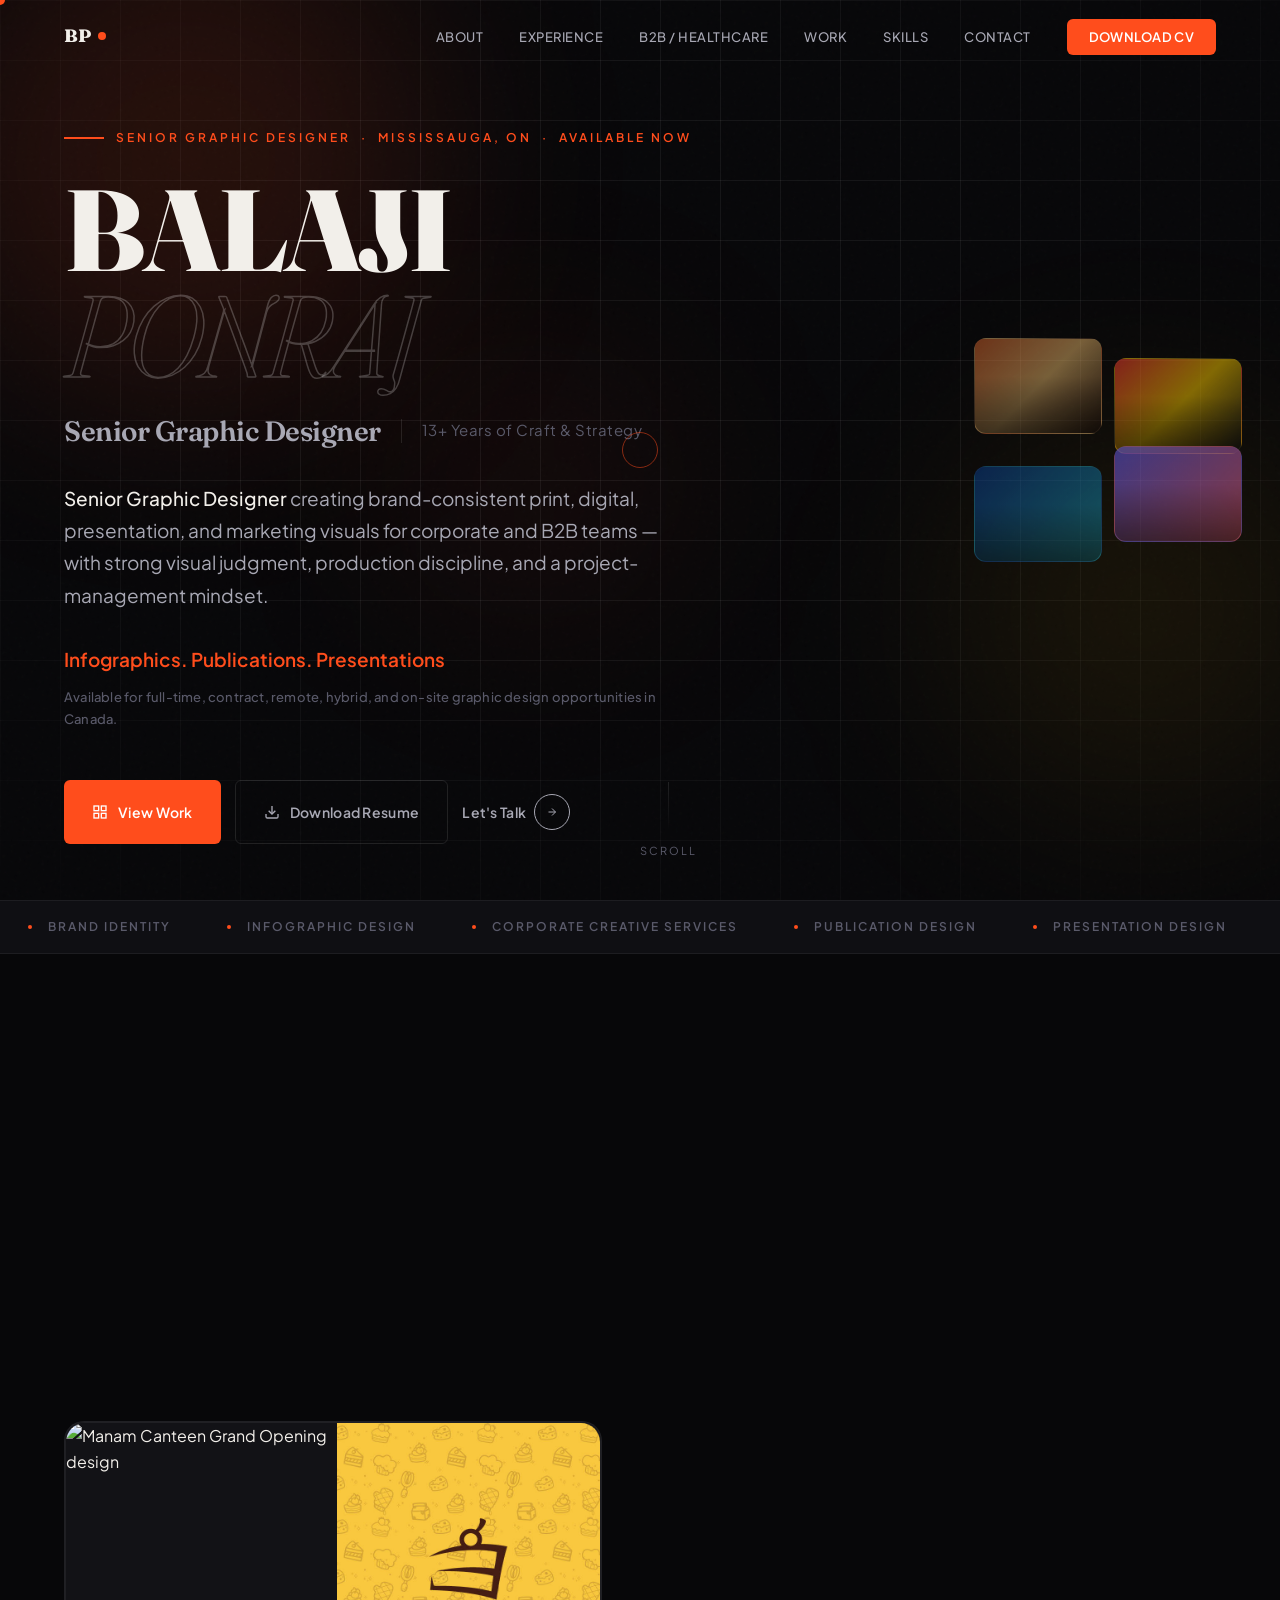
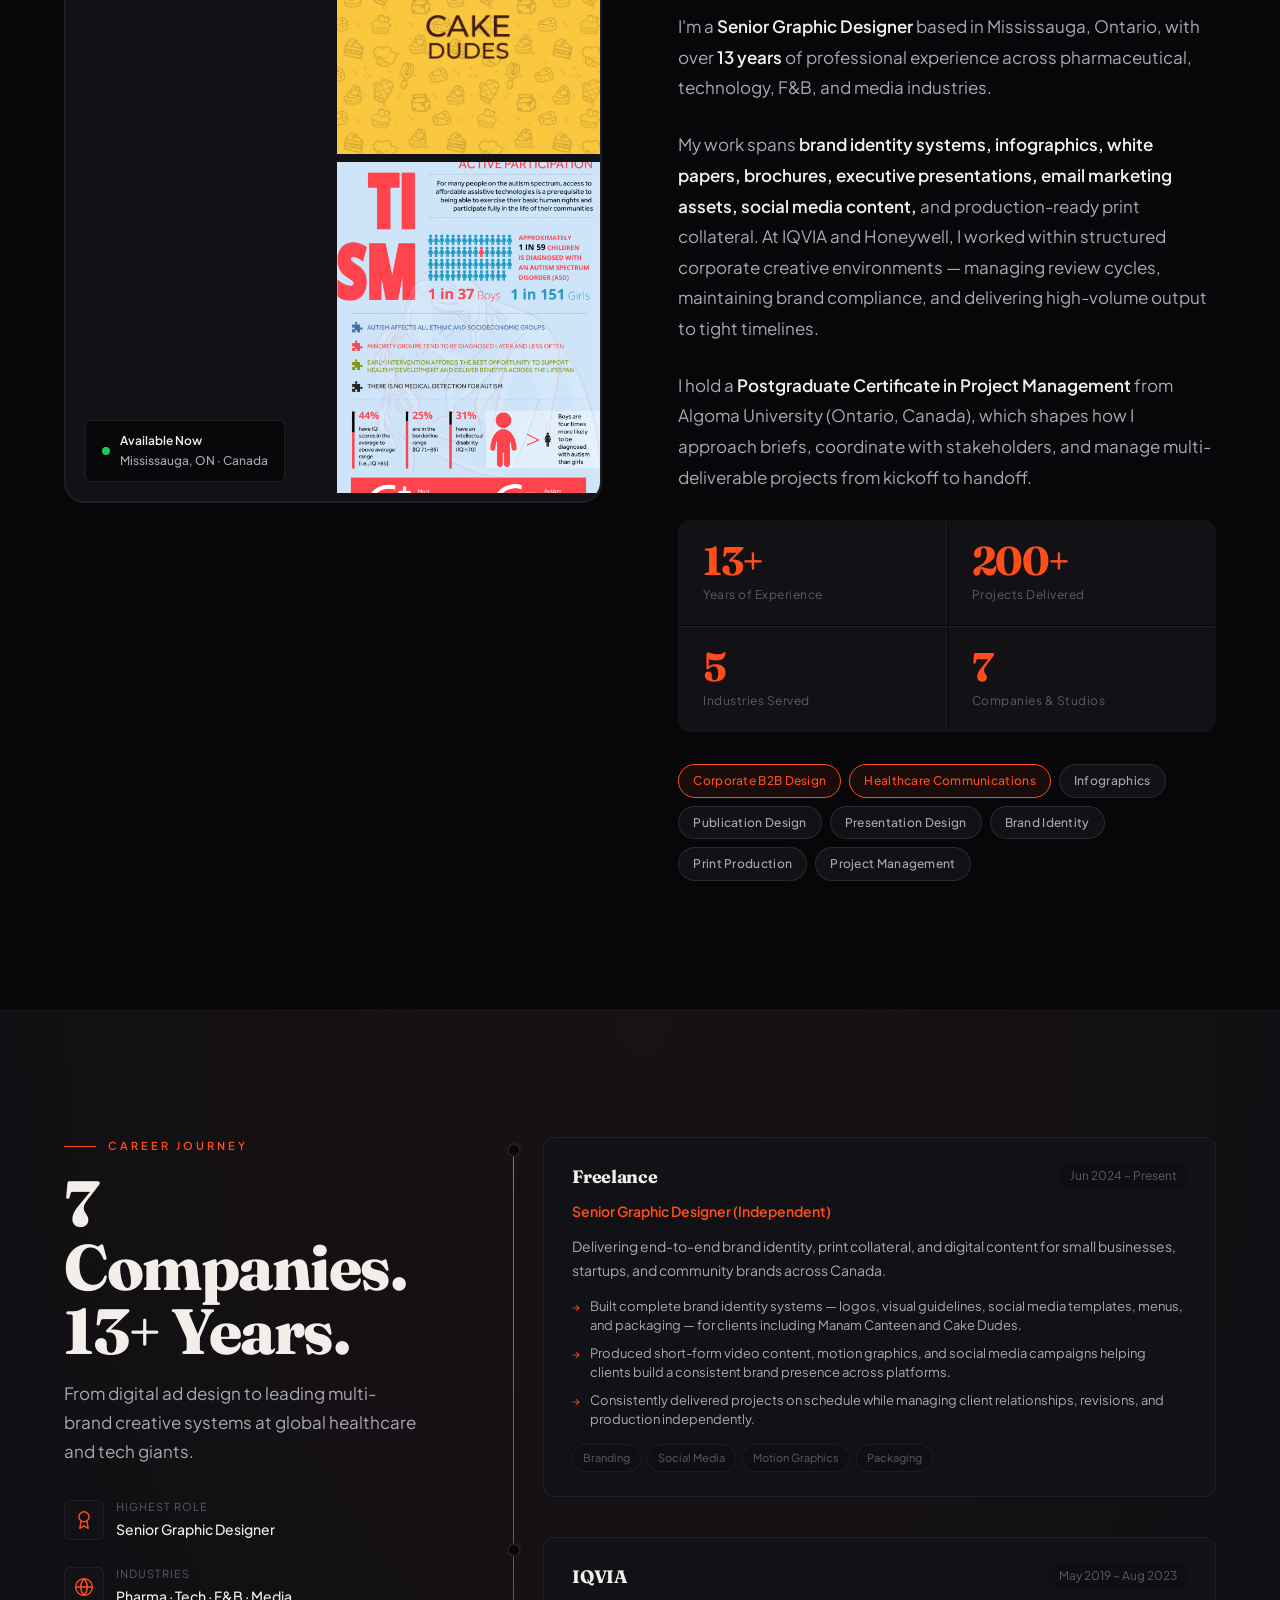
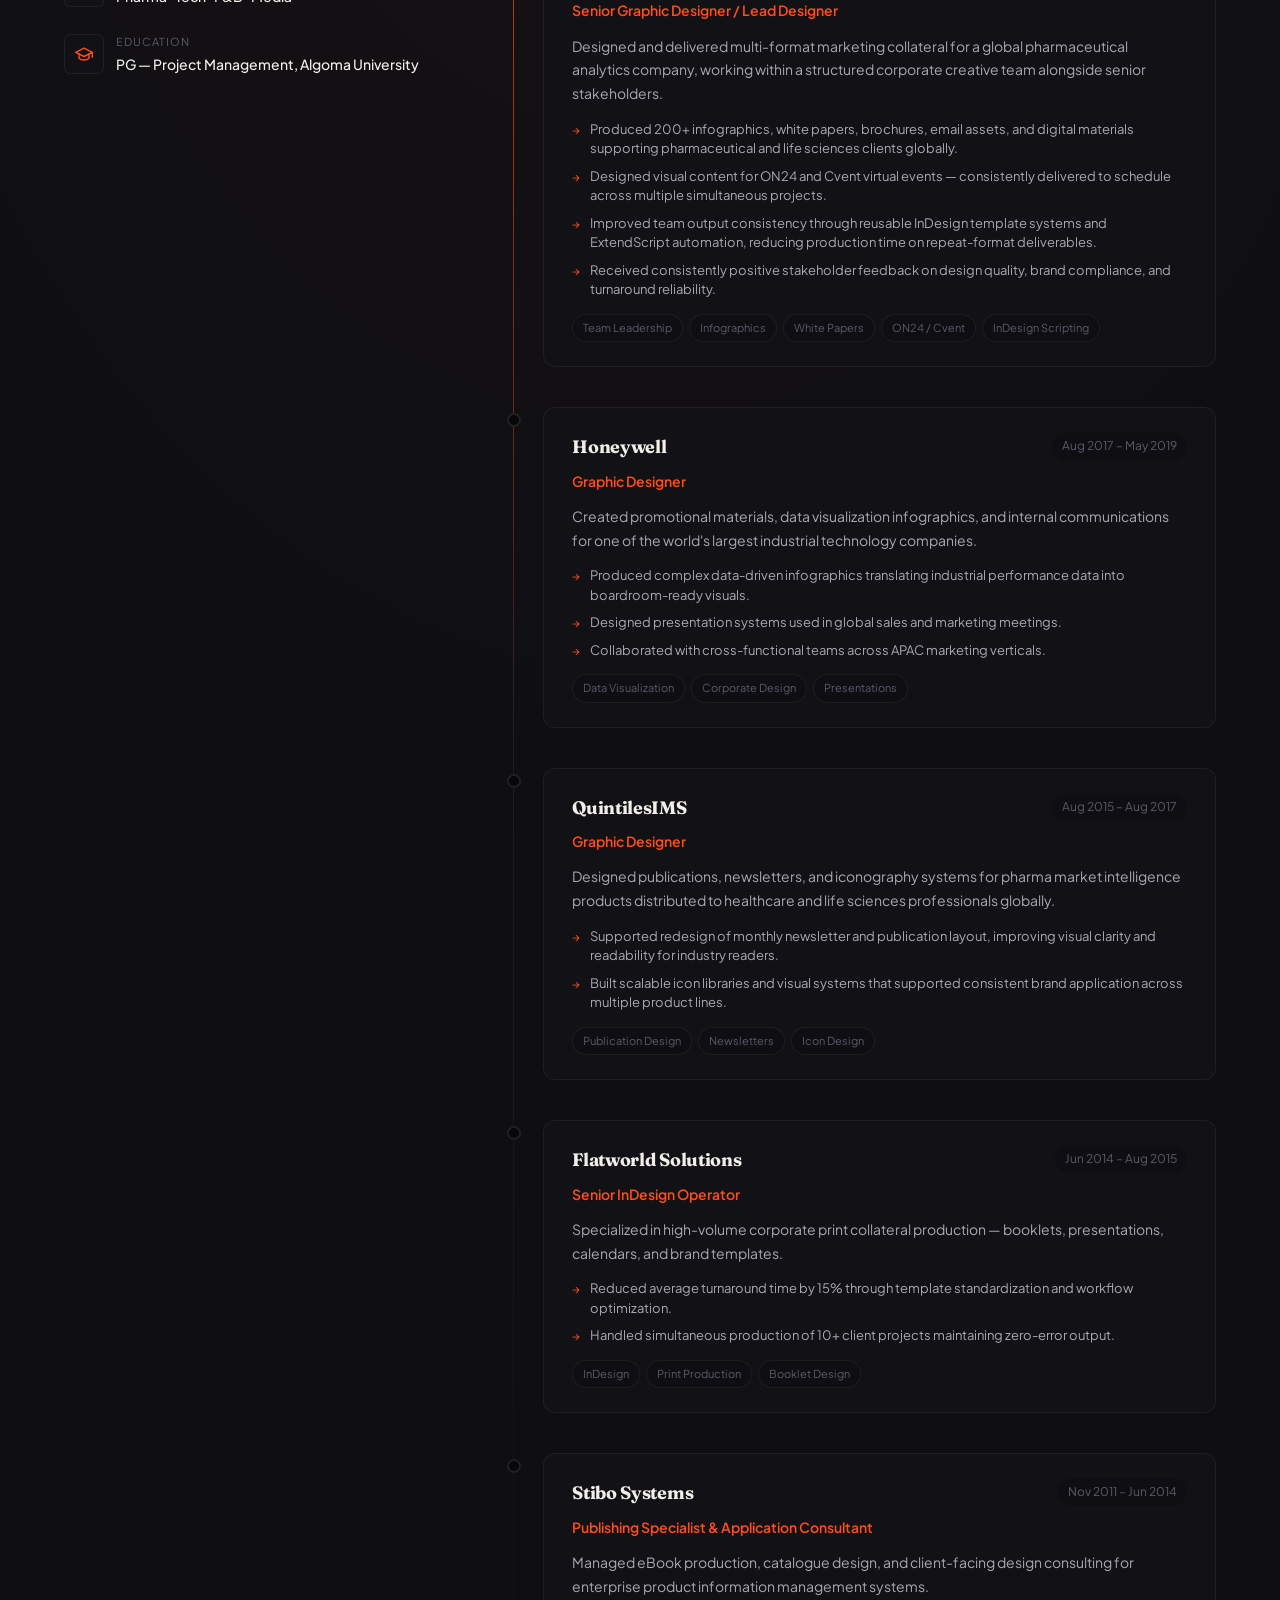
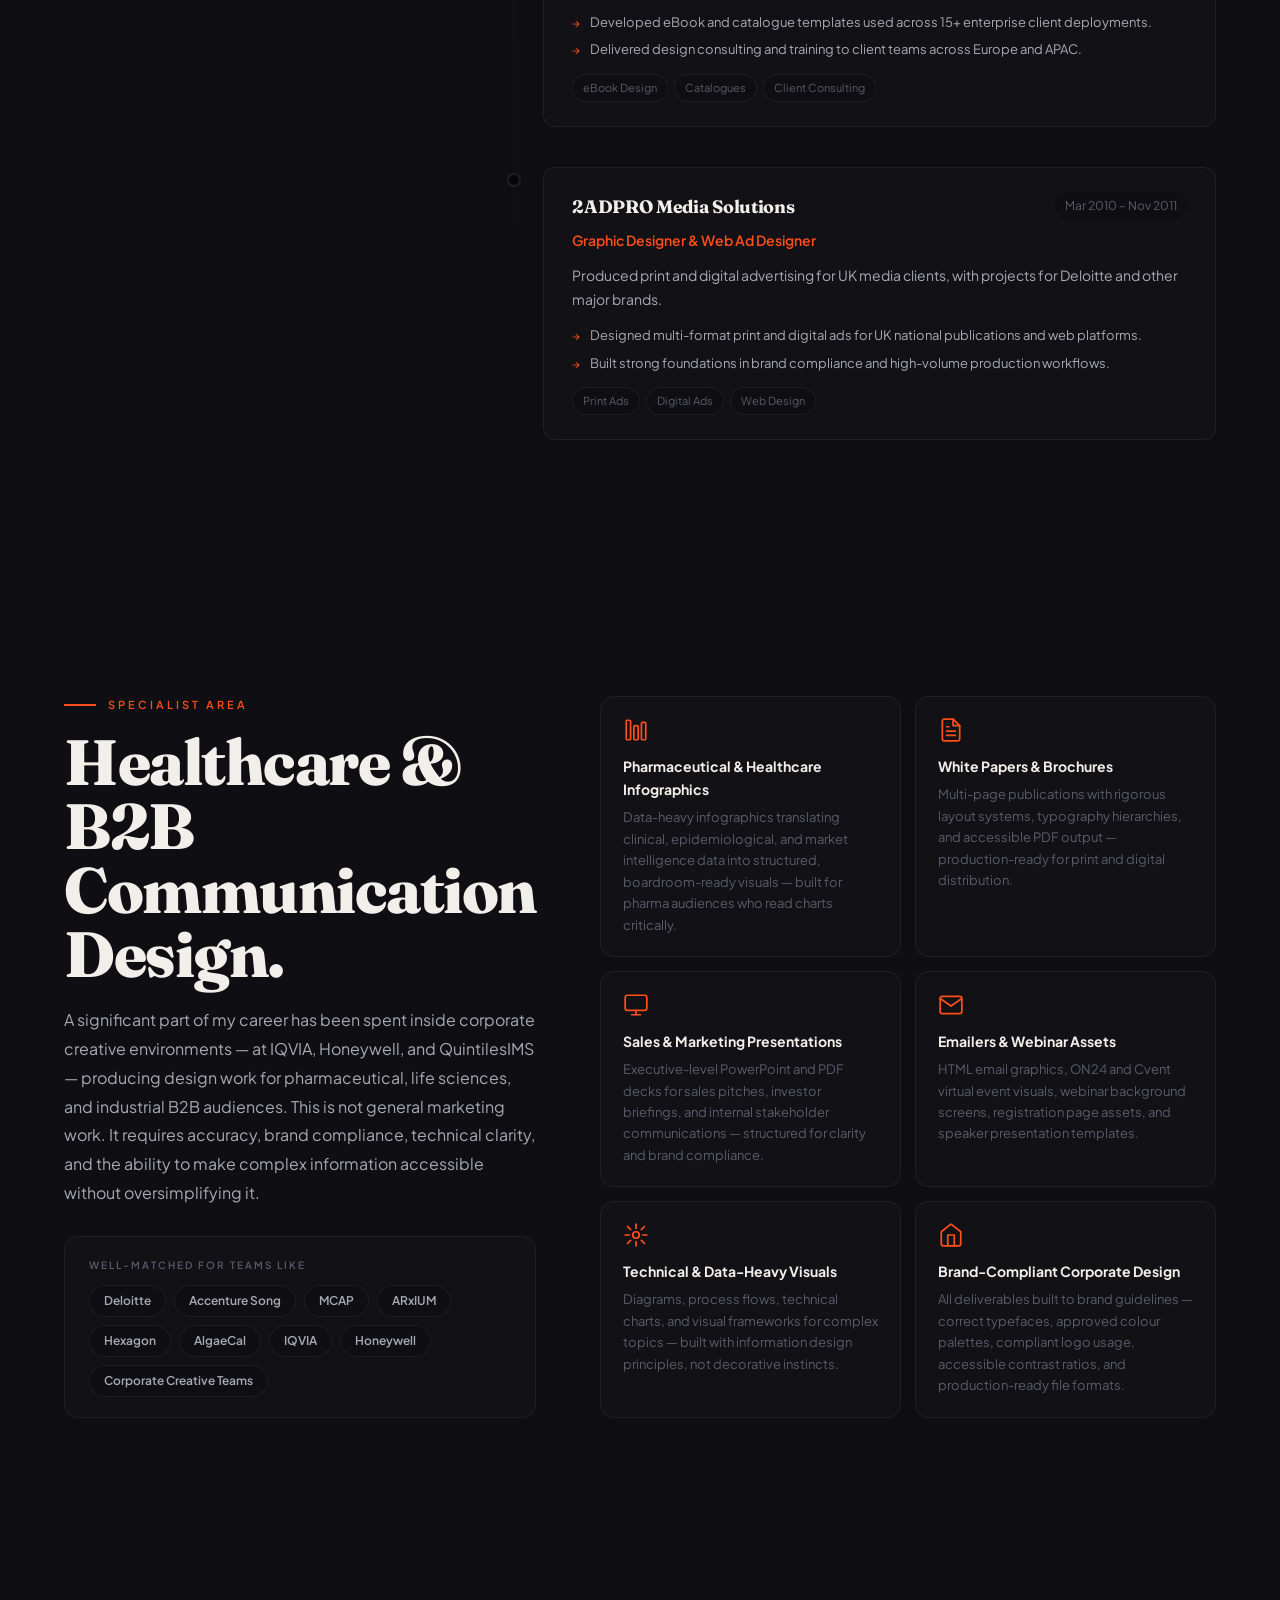
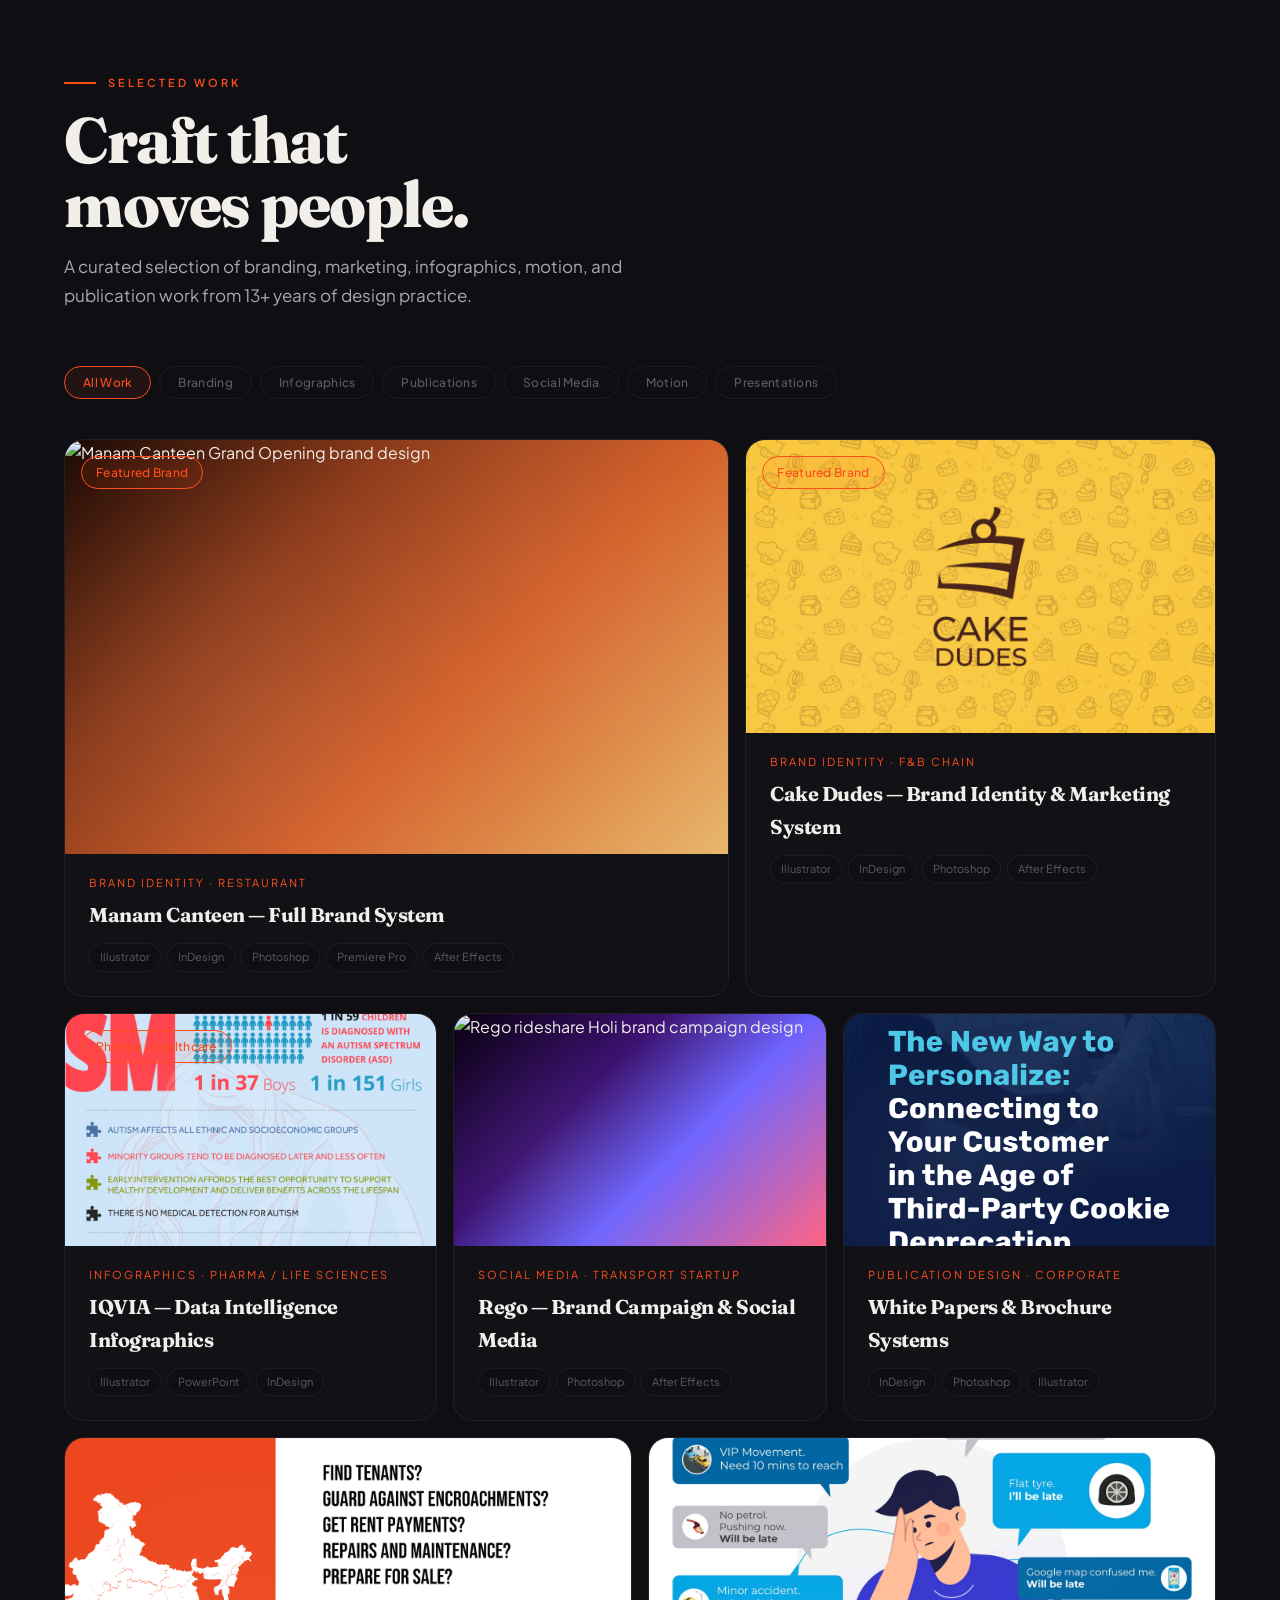
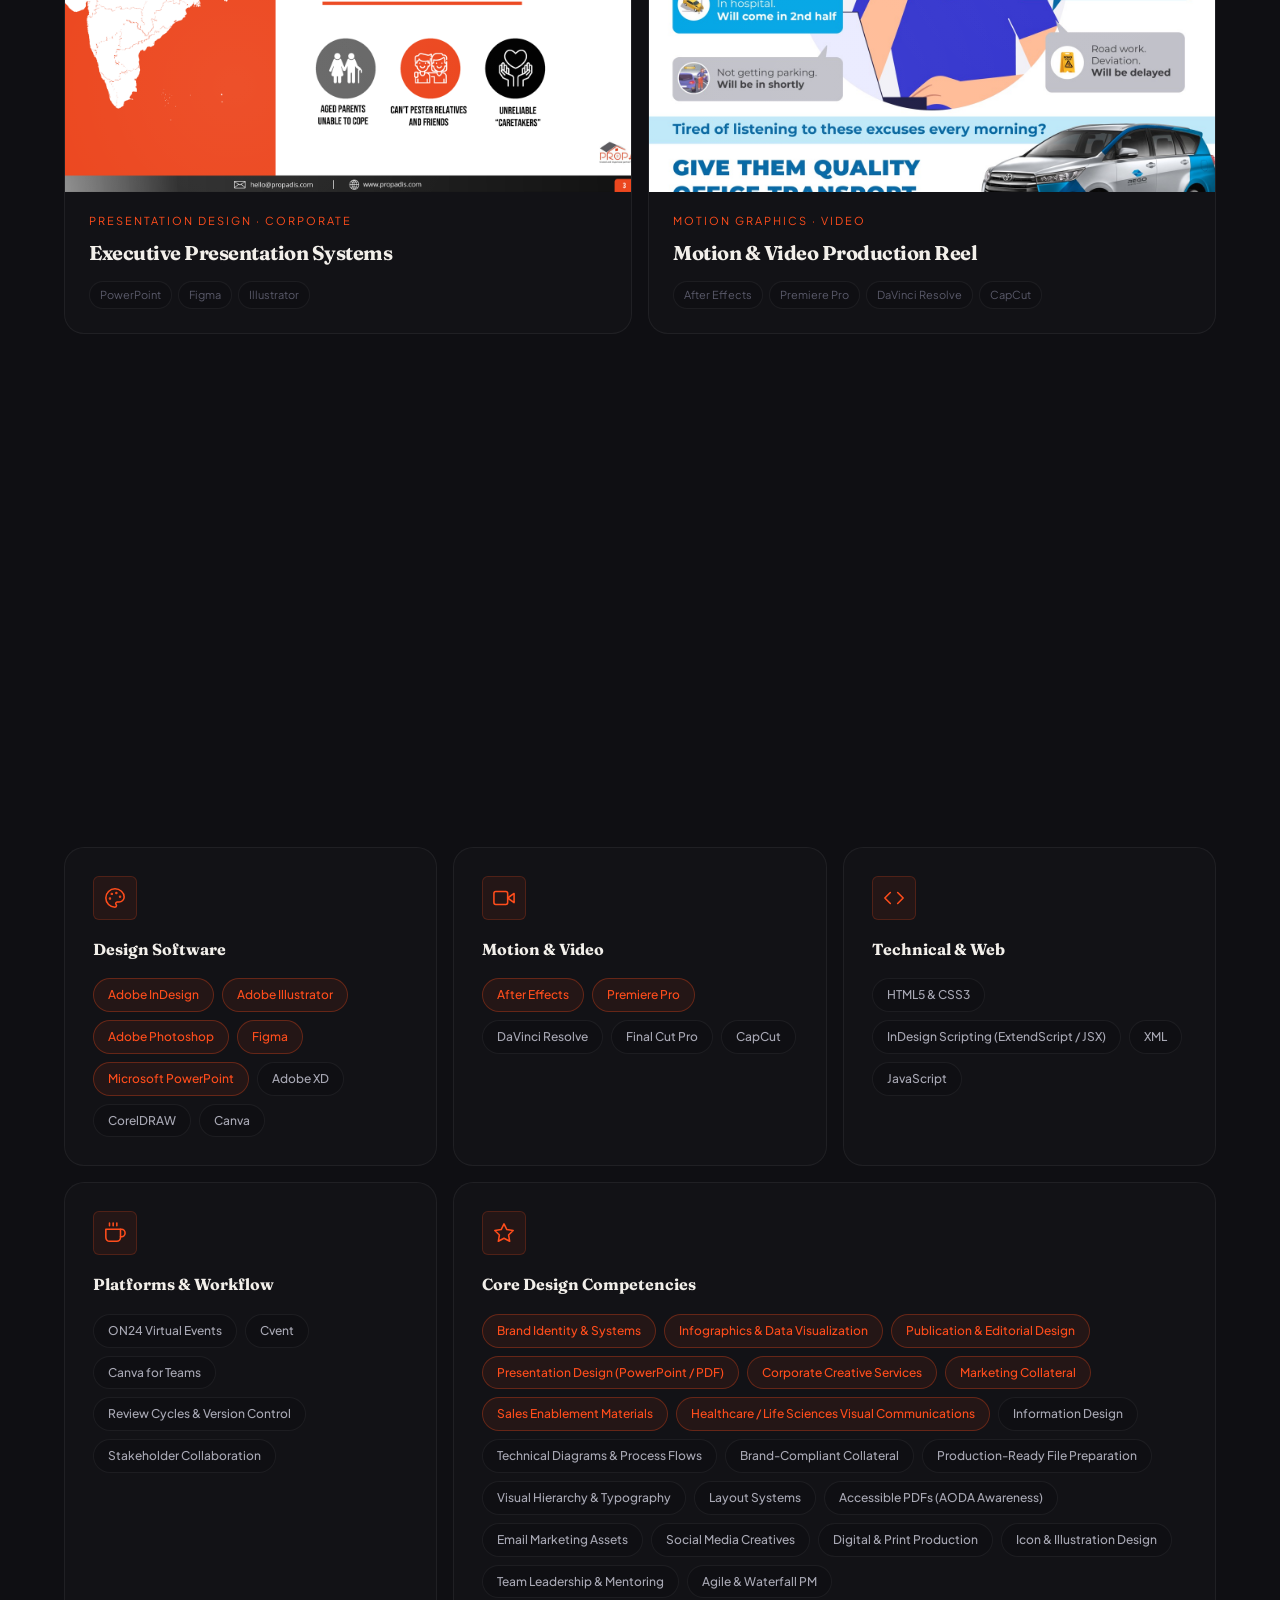
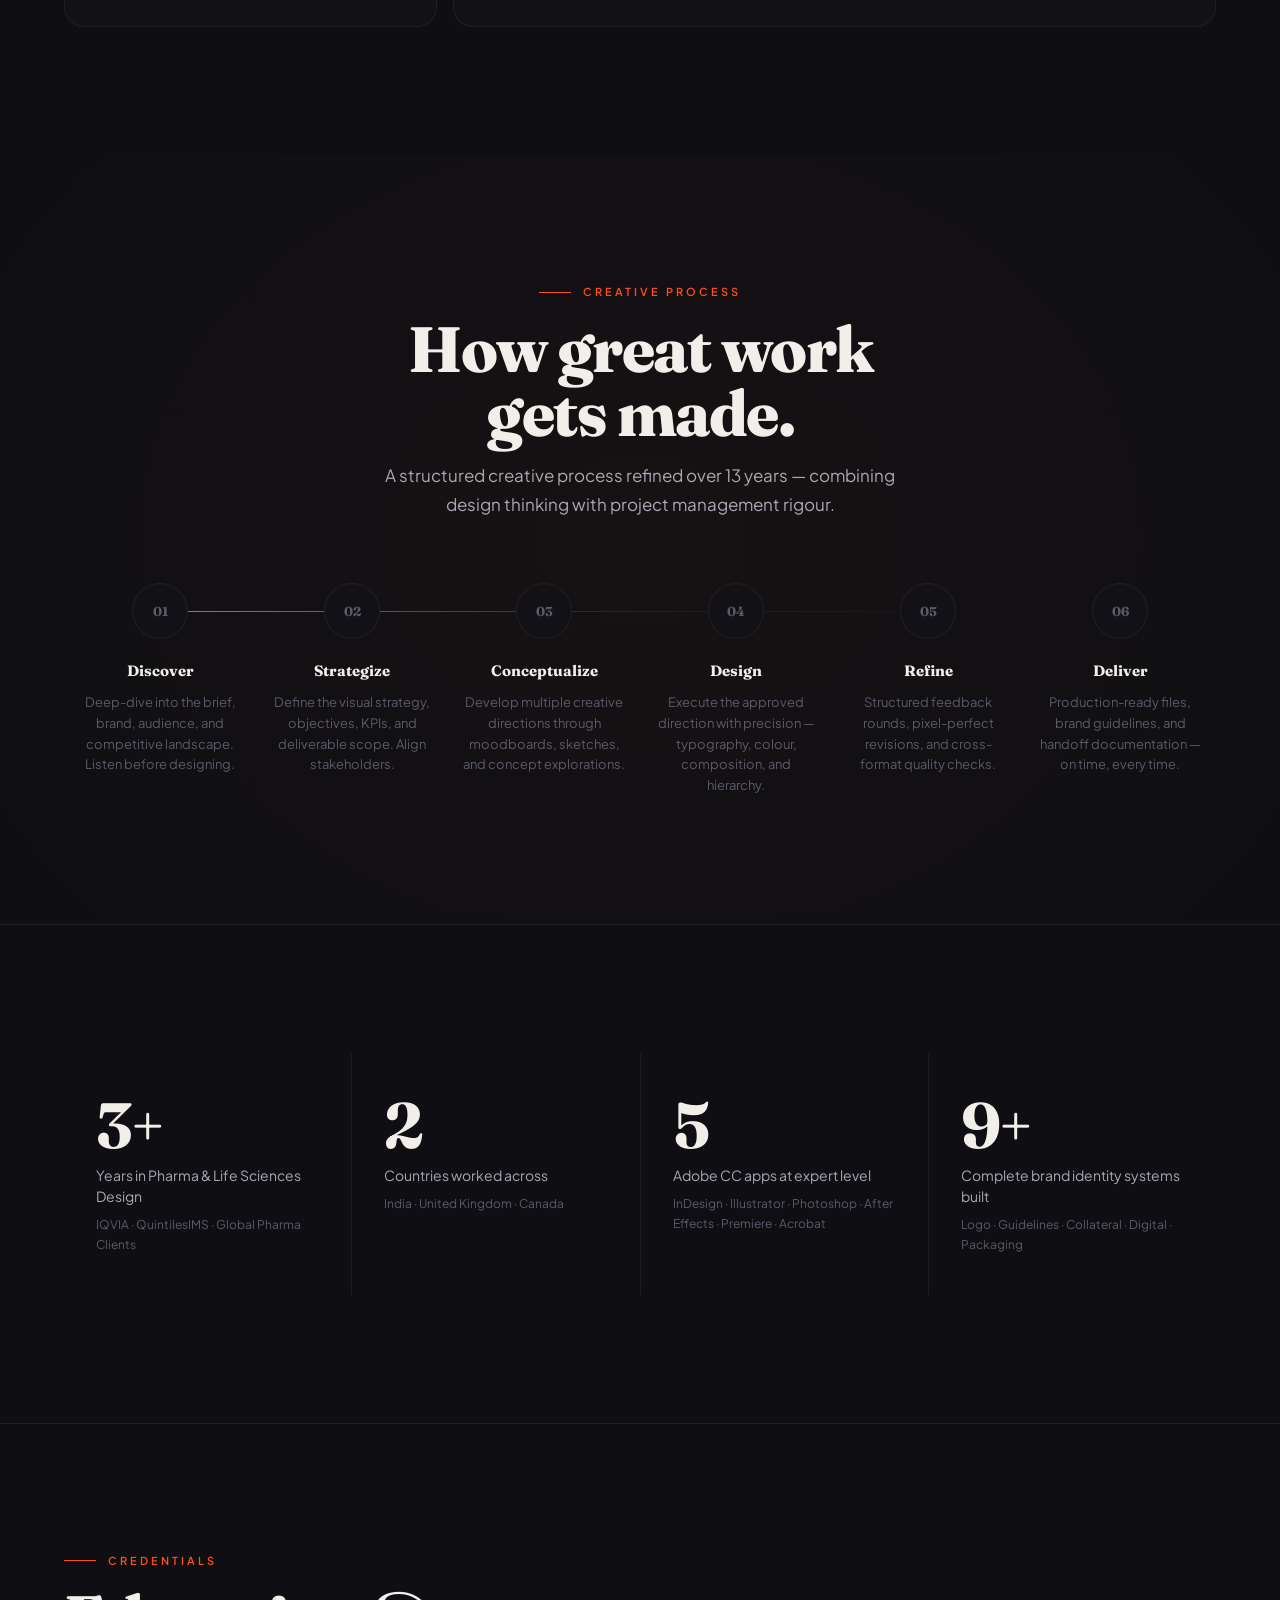
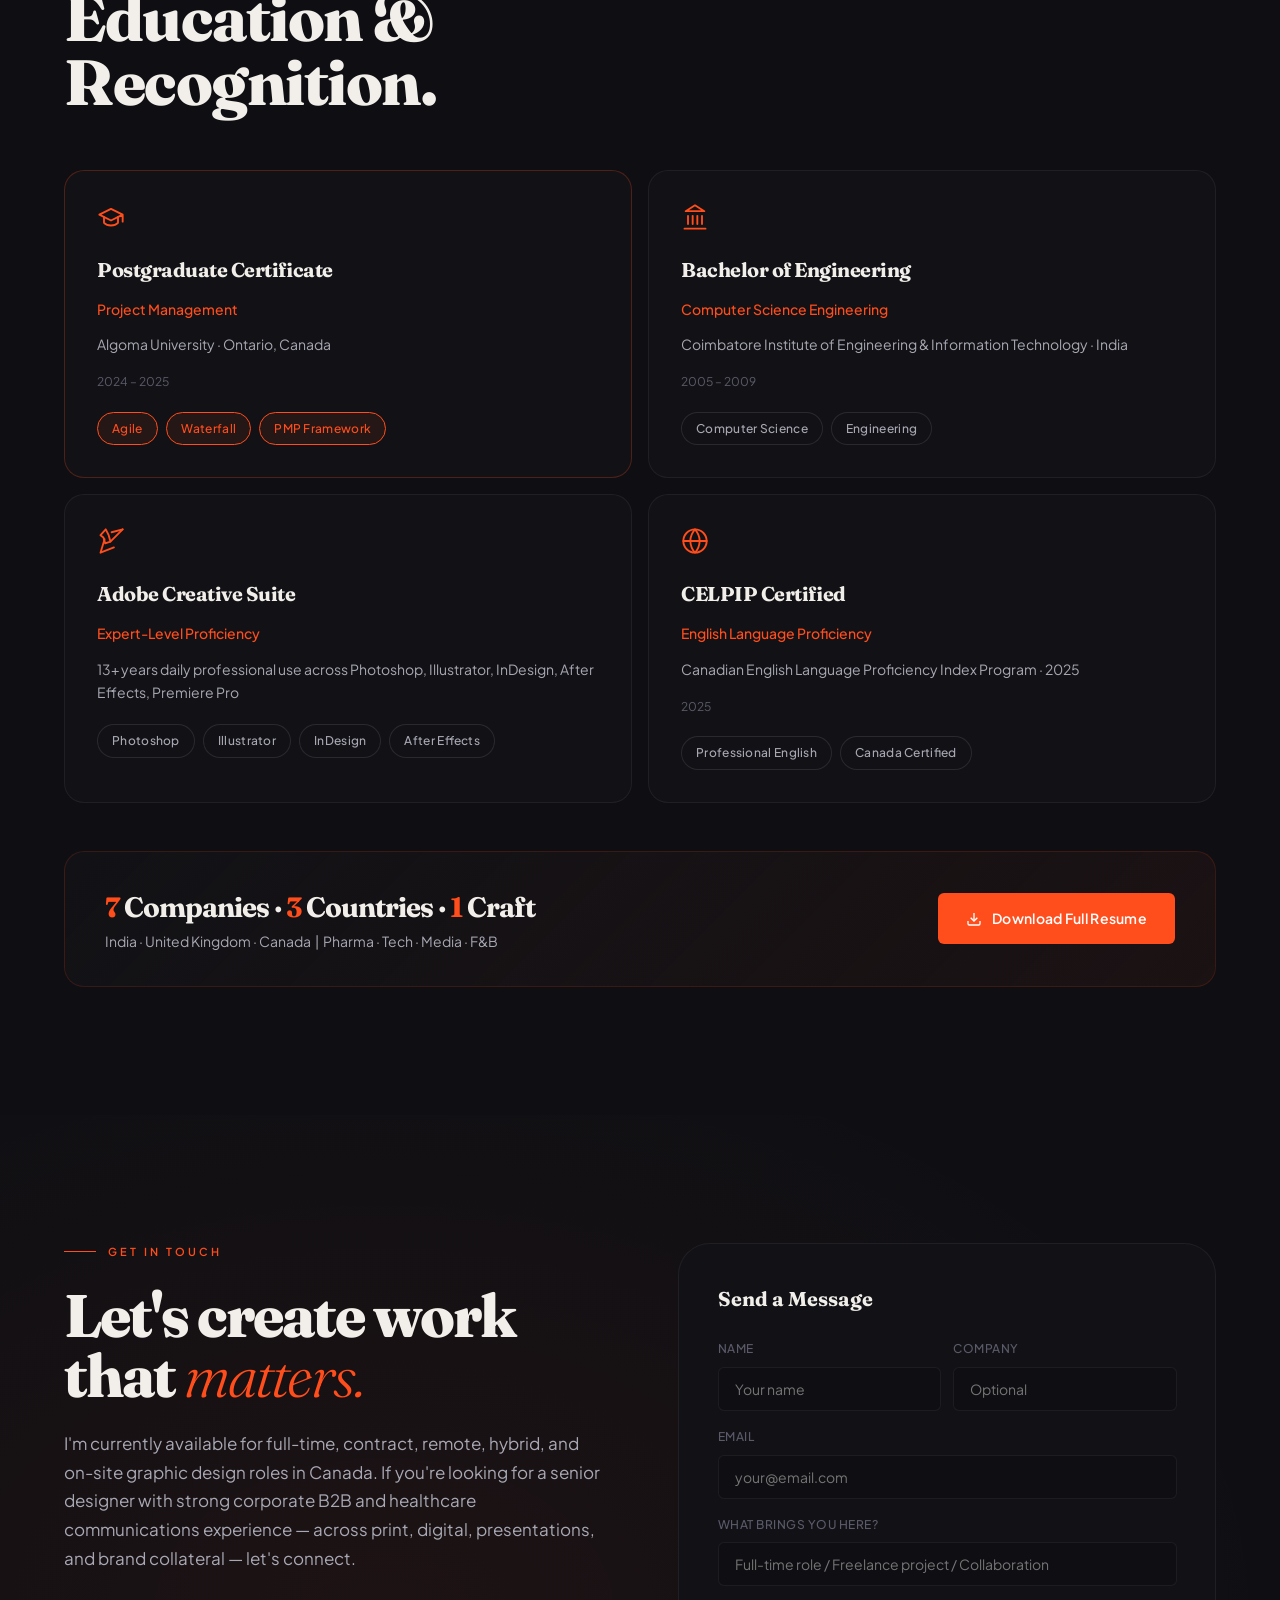
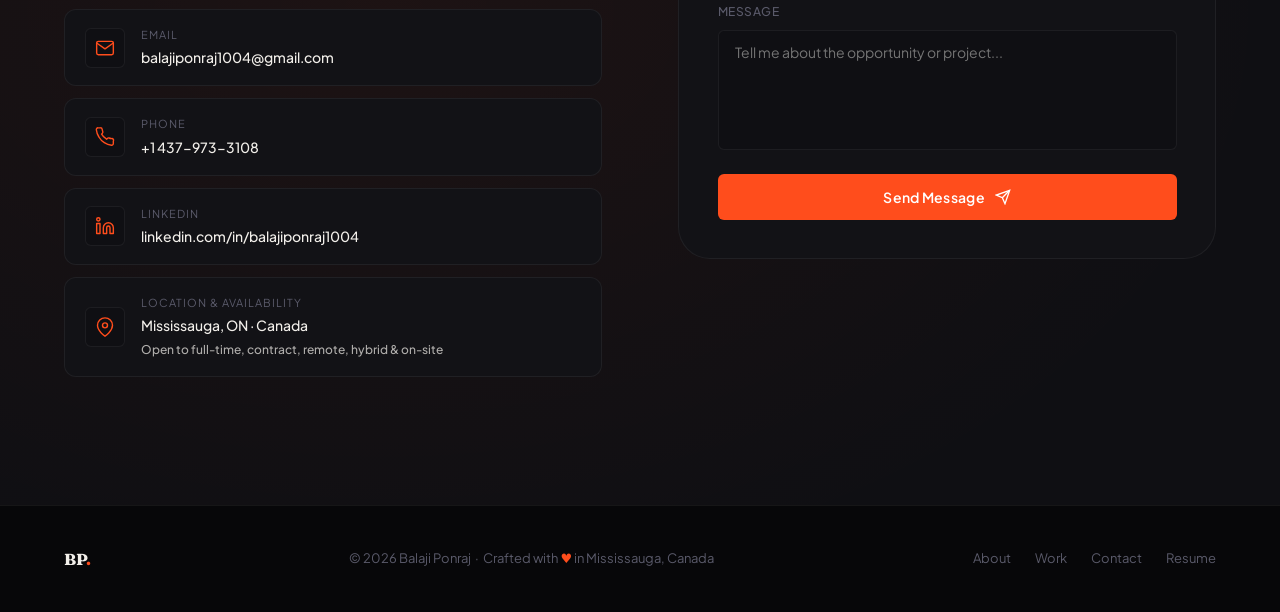
==== commit 0c53fbbd: "QC overhaul: favicon, SVG icons, nav sync, stats refresh, OG meta fix - Add SVG favicon (BP monogram" ====
--- a/index.html
+++ b/index.html
@@ -7,11 +7,20 @@
   <meta name="keywords" content="Senior Graphic Designer, Graphic Designer, Corporate Creative Services, Brand Designer, Presentation Design, Healthcare Design, Life Sciences Communications, Infographics, Publication Design, Marketing Collateral, Print Production, Digital Design, InDesign, Illustrator, Photoshop, Figma, PowerPoint Design, Mississauga Ontario Canada, B2B Design, Information Design, Sales Enablement, White Papers, Brochures">
   <meta name="author" content="Balaji Ponraj">
   <meta name="robots" content="index, follow">
-  <meta property="og:title" content="Balaji Ponraj — Senior Graphic Designer">
-  <meta property="og:description" content="13+ years designing strategic visual experiences across branding, marketing, publications, and motion. Based in Canada.">
+  <meta property="og:title" content="Balaji Ponraj — Senior Graphic Designer | Mississauga, ON">
+  <meta property="og:description" content="13+ years in corporate B2B, pharmaceutical, and brand design. Available for full-time and contract roles across Canada.">
   <meta property="og:type" content="website">
-  <meta property="og:image" content="assets/images/og-image.jpg">
+  <meta property="og:url" content="https://balajiponraj.netlify.app/">
+  <meta property="og:image" content="https://balajiponraj.netlify.app/assets/images/infographics/infographic-iqvia-autism.png">
+  <meta property="og:image:width" content="1200">
+  <meta property="og:image:height" content="630">
+  <meta name="twitter:card" content="summary_large_image">
+  <meta name="twitter:title" content="Balaji Ponraj — Senior Graphic Designer">
+  <meta name="twitter:description" content="13+ years in corporate B2B, pharma, and brand design. Available in Canada.">
+  <meta name="twitter:image" content="https://balajiponraj.netlify.app/assets/images/infographics/infographic-iqvia-autism.png">
   <title>Balaji Ponraj — Senior Graphic Designer | Mississauga, ON</title>
+  <!-- Favicon -->
+  <link rel="icon" type="image/svg+xml" href="data:image/svg+xml,<svg xmlns='http://www.w3.org/2000/svg' viewBox='0 0 32 32'><rect width='32' height='32' rx='6' fill='%23101010'/><text x='50%25' y='50%25' dominant-baseline='central' text-anchor='middle' font-family='Georgia,serif' font-weight='700' font-size='14' fill='%23e8c37a'>BP</text></svg>">
 
   <!-- Preconnect fonts -->
   <link rel="preconnect" href="https://fonts.googleapis.com">
@@ -77,10 +86,11 @@
     <ul class="mobile-links">
       <li><a href="#about">About</a></li>
       <li><a href="#experience">Experience</a></li>
+      <li><a href="#b2b">B2B / Healthcare</a></li>
       <li><a href="#projects">Work</a></li>
       <li><a href="#skills">Skills</a></li>
-      <li><a href="#process">Process</a></li>
       <li><a href="#contact">Contact</a></li>
+      <li><a href="assets/Balaji_Ponraj_Senior_Graphic_Designer_Resume.pdf" target="_blank" style="color:var(--accent)">Download CV</a></li>
     </ul>
   </div>
 
@@ -204,9 +214,9 @@
                   <img src="assets/images/cake-dudes/brand-doc-01.jpg" alt="Cake Dudes brand identity" loading="lazy">
                   <div class="apg-label">Cake Dudes</div>
                 </a>
-                <a href="#projects" class="apg-item">
-                  <img src="assets/images/infographics/infographic-1.png" alt="IQVIA infographic design" loading="lazy">
-                  <div class="apg-label">Infographics</div>
+                <a href="case-study-iqvia.html" class="apg-item">
+                  <img src="assets/images/infographics/infographic-iqvia-autism.png" alt="IQVIA pharmaceutical infographic design" loading="lazy">
+                  <div class="apg-label">IQVIA Infographics</div>
                 </a>
               </div>
             </div>
@@ -298,21 +308,27 @@
           </div>
           <div class="exp-meta reveal delay-2">
             <div class="exp-meta-item">
-              <div class="exp-meta-icon">🏆</div>
+              <div class="exp-meta-icon">
+                <svg width="20" height="20" viewBox="0 0 24 24" fill="none" stroke="currentColor" stroke-width="1.7" stroke-linecap="round" stroke-linejoin="round"><circle cx="12" cy="8" r="6"/><path d="M15.477 12.89L17 22l-5-3-5 3 1.523-9.11"/></svg>
+              </div>
               <div>
                 <div class="exp-meta-label">Highest Role</div>
                 <div class="exp-meta-value">Senior Graphic Designer</div>
               </div>
             </div>
             <div class="exp-meta-item">
-              <div class="exp-meta-icon">🌍</div>
+              <div class="exp-meta-icon">
+                <svg width="20" height="20" viewBox="0 0 24 24" fill="none" stroke="currentColor" stroke-width="1.7" stroke-linecap="round" stroke-linejoin="round"><circle cx="12" cy="12" r="10"/><line x1="2" y1="12" x2="22" y2="12"/><path d="M12 2a15.3 15.3 0 0 1 4 10 15.3 15.3 0 0 1-4 10 15.3 15.3 0 0 1-4-10 15.3 15.3 0 0 1 4-10z"/></svg>
+              </div>
               <div>
                 <div class="exp-meta-label">Industries</div>
                 <div class="exp-meta-value">Pharma · Tech · F&amp;B · Media</div>
               </div>
             </div>
             <div class="exp-meta-item">
-              <div class="exp-meta-icon">🎓</div>
+              <div class="exp-meta-icon">
+                <svg width="20" height="20" viewBox="0 0 24 24" fill="none" stroke="currentColor" stroke-width="1.7" stroke-linecap="round" stroke-linejoin="round"><path d="M22 10v6M2 10l10-5 10 5-10 5z"/><path d="M6 12v5c3 3 9 3 12 0v-5"/></svg>
+              </div>
               <div>
                 <div class="exp-meta-label">Education</div>
                 <div class="exp-meta-value">PG — Project Management, Algoma University</div>
@@ -516,32 +532,44 @@
 
         <div class="b2b-cards reveal-right">
           <div class="b2b-card reveal stagger-1">
-            <div class="b2b-card-icon">📊</div>
+            <div class="b2b-card-icon">
+              <svg width="26" height="26" viewBox="0 0 24 24" fill="none" stroke="currentColor" stroke-width="1.6" stroke-linecap="round" stroke-linejoin="round"><rect x="3" y="3" width="4" height="18" rx="1"/><rect x="10" y="8" width="4" height="13" rx="1"/><rect x="17" y="5" width="4" height="16" rx="1"/></svg>
+            </div>
             <div class="b2b-card-title">Pharmaceutical &amp; Healthcare Infographics</div>
             <div class="b2b-card-desc">Data-heavy infographics translating clinical, epidemiological, and market intelligence data into structured, boardroom-ready visuals — built for pharma audiences who read charts critically.</div>
           </div>
           <div class="b2b-card reveal stagger-2">
-            <div class="b2b-card-icon">📄</div>
+            <div class="b2b-card-icon">
+              <svg width="26" height="26" viewBox="0 0 24 24" fill="none" stroke="currentColor" stroke-width="1.6" stroke-linecap="round" stroke-linejoin="round"><path d="M14 2H6a2 2 0 0 0-2 2v16a2 2 0 0 0 2 2h12a2 2 0 0 0 2-2V8z"/><polyline points="14 2 14 8 20 8"/><line x1="8" y1="13" x2="16" y2="13"/><line x1="8" y1="17" x2="16" y2="17"/><line x1="8" y1="9" x2="10" y2="9"/></svg>
+            </div>
             <div class="b2b-card-title">White Papers &amp; Brochures</div>
             <div class="b2b-card-desc">Multi-page publications with rigorous layout systems, typography hierarchies, and accessible PDF output — production-ready for print and digital distribution.</div>
           </div>
           <div class="b2b-card reveal stagger-1">
-            <div class="b2b-card-icon">📑</div>
+            <div class="b2b-card-icon">
+              <svg width="26" height="26" viewBox="0 0 24 24" fill="none" stroke="currentColor" stroke-width="1.6" stroke-linecap="round" stroke-linejoin="round"><rect x="2" y="3" width="20" height="14" rx="2"/><line x1="8" y1="21" x2="16" y2="21"/><line x1="12" y1="17" x2="12" y2="21"/></svg>
+            </div>
             <div class="b2b-card-title">Sales &amp; Marketing Presentations</div>
             <div class="b2b-card-desc">Executive-level PowerPoint and PDF decks for sales pitches, investor briefings, and internal stakeholder communications — structured for clarity and brand compliance.</div>
           </div>
           <div class="b2b-card reveal stagger-2">
-            <div class="b2b-card-icon">📧</div>
+            <div class="b2b-card-icon">
+              <svg width="26" height="26" viewBox="0 0 24 24" fill="none" stroke="currentColor" stroke-width="1.6" stroke-linecap="round" stroke-linejoin="round"><path d="M4 4h16c1.1 0 2 .9 2 2v12c0 1.1-.9 2-2 2H4c-1.1 0-2-.9-2-2V6c0-1.1.9-2 2-2z"/><polyline points="22,6 12,13 2,6"/></svg>
+            </div>
             <div class="b2b-card-title">Emailers &amp; Webinar Assets</div>
             <div class="b2b-card-desc">HTML email graphics, ON24 and Cvent virtual event visuals, webinar background screens, registration page assets, and speaker presentation templates.</div>
           </div>
           <div class="b2b-card reveal stagger-1">
-            <div class="b2b-card-icon">🔬</div>
+            <div class="b2b-card-icon">
+              <svg width="26" height="26" viewBox="0 0 24 24" fill="none" stroke="currentColor" stroke-width="1.6" stroke-linecap="round" stroke-linejoin="round"><circle cx="12" cy="12" r="3"/><line x1="12" y1="2" x2="12" y2="6"/><line x1="12" y1="18" x2="12" y2="22"/><line x1="4.22" y1="4.22" x2="7.05" y2="7.05"/><line x1="16.95" y1="16.95" x2="19.78" y2="19.78"/><line x1="2" y1="12" x2="6" y2="12"/><line x1="18" y1="12" x2="22" y2="12"/><line x1="4.22" y1="19.78" x2="7.05" y2="16.95"/><line x1="16.95" y1="7.05" x2="19.78" y2="4.22"/></svg>
+            </div>
             <div class="b2b-card-title">Technical &amp; Data-Heavy Visuals</div>
             <div class="b2b-card-desc">Diagrams, process flows, technical charts, and visual frameworks for complex topics — built with information design principles, not decorative instincts.</div>
           </div>
           <div class="b2b-card reveal stagger-2">
-            <div class="b2b-card-icon">🏢</div>
+            <div class="b2b-card-icon">
+              <svg width="26" height="26" viewBox="0 0 24 24" fill="none" stroke="currentColor" stroke-width="1.6" stroke-linecap="round" stroke-linejoin="round"><path d="M3 9l9-7 9 7v11a2 2 0 0 1-2 2H5a2 2 0 0 1-2-2z"/><polyline points="9 22 9 12 15 12 15 22"/></svg>
+            </div>
             <div class="b2b-card-title">Brand-Compliant Corporate Design</div>
             <div class="b2b-card-desc">All deliverables built to brand guidelines — correct typefaces, approved colour palettes, compliant logo usage, accessible contrast ratios, and production-ready file formats.</div>
           </div>
@@ -764,7 +792,7 @@
       <div class="skills-grid">
 
         <div class="skill-group reveal delay-1">
-          <div class="skill-group-icon">🎨</div>
+          <div class="skill-group-icon"><svg width="22" height="22" viewBox="0 0 24 24" fill="none" stroke="currentColor" stroke-width="1.7" stroke-linecap="round" stroke-linejoin="round"><circle cx="13.5" cy="6.5" r=".5" fill="currentColor"/><circle cx="17.5" cy="10.5" r=".5" fill="currentColor"/><circle cx="8.5" cy="7.5" r=".5" fill="currentColor"/><circle cx="6.5" cy="12.5" r=".5" fill="currentColor"/><path d="M12 2C6.5 2 2 6.5 2 12s4.5 10 10 10c.926 0 1.648-.746 1.648-1.688 0-.437-.18-.835-.437-1.125-.29-.289-.438-.652-.438-1.125a1.64 1.64 0 0 1 1.668-1.668h1.996c3.051 0 5.555-2.503 5.555-5.554C21.965 6.012 17.461 2 12 2z"/></svg></div>
           <div class="skill-group-name">Design Software</div>
           <div class="skill-tags">
             <span class="skill-tag primary">Adobe InDesign</span>
@@ -779,7 +807,7 @@
         </div>
 
         <div class="skill-group reveal delay-2">
-          <div class="skill-group-icon">🎬</div>
+          <div class="skill-group-icon"><svg width="22" height="22" viewBox="0 0 24 24" fill="none" stroke="currentColor" stroke-width="1.7" stroke-linecap="round" stroke-linejoin="round"><polygon points="23 7 16 12 23 17 23 7"/><rect x="1" y="5" width="15" height="14" rx="2"/></svg></div>
           <div class="skill-group-name">Motion &amp; Video</div>
           <div class="skill-tags">
             <span class="skill-tag primary">After Effects</span>
@@ -791,7 +819,7 @@
         </div>
 
         <div class="skill-group reveal delay-3">
-          <div class="skill-group-icon">💻</div>
+          <div class="skill-group-icon"><svg width="22" height="22" viewBox="0 0 24 24" fill="none" stroke="currentColor" stroke-width="1.7" stroke-linecap="round" stroke-linejoin="round"><polyline points="16 18 22 12 16 6"/><polyline points="8 6 2 12 8 18"/></svg></div>
           <div class="skill-group-name">Technical &amp; Web</div>
           <div class="skill-tags">
             <span class="skill-tag">HTML5 &amp; CSS3</span>
@@ -802,7 +830,7 @@
         </div>
 
         <div class="skill-group reveal delay-1">
-          <div class="skill-group-icon">📢</div>
+          <div class="skill-group-icon"><svg width="22" height="22" viewBox="0 0 24 24" fill="none" stroke="currentColor" stroke-width="1.7" stroke-linecap="round" stroke-linejoin="round"><path d="M18 8h1a4 4 0 0 1 0 8h-1"/><path d="M2 8h16v9a4 4 0 0 1-4 4H6a4 4 0 0 1-4-4V8z"/><line x1="6" y1="1" x2="6" y2="4"/><line x1="10" y1="1" x2="10" y2="4"/><line x1="14" y1="1" x2="14" y2="4"/></svg></div>
           <div class="skill-group-name">Platforms &amp; Workflow</div>
           <div class="skill-tags">
             <span class="skill-tag">ON24 Virtual Events</span>
@@ -814,7 +842,7 @@
         </div>
 
         <div class="skill-group reveal delay-2" style="grid-column:span 2">
-          <div class="skill-group-icon">⭐</div>
+          <div class="skill-group-icon"><svg width="22" height="22" viewBox="0 0 24 24" fill="none" stroke="currentColor" stroke-width="1.7" stroke-linecap="round" stroke-linejoin="round"><polygon points="12 2 15.09 8.26 22 9.27 17 14.14 18.18 21.02 12 17.77 5.82 21.02 7 14.14 2 9.27 8.91 8.26 12 2"/></svg></div>
           <div class="skill-group-name">Core Design Competencies</div>
           <div class="skill-tags">
             <span class="skill-tag primary">Brand Identity &amp; Systems</span>
@@ -894,24 +922,24 @@
     <div class="wrap">
       <div class="stats-grid">
         <div class="stats-card reveal">
-          <div class="stats-num"><span data-count="13" data-suffix="+">13+</span></div>
-          <div class="stats-label">Years of professional design experience</div>
-          <div class="stats-sub">Pharma · Tech · F&amp;B · Media · Publishing</div>
+          <div class="stats-num"><span data-count="4" data-suffix="+">4+</span></div>
+          <div class="stats-label">Years in Pharma &amp; Life Sciences Design</div>
+          <div class="stats-sub">IQVIA · QuintilesIMS · Global Pharma Clients</div>
         </div>
         <div class="stats-card reveal delay-1">
-          <div class="stats-num"><span data-count="200" data-suffix="+">200+</span></div>
-          <div class="stats-label">Projects delivered across all formats</div>
-          <div class="stats-sub">Infographics, publications, brands, decks</div>
+          <div class="stats-num"><span data-count="3" data-suffix="">3</span></div>
+          <div class="stats-label">Countries worked across</div>
+          <div class="stats-sub">India · United Kingdom · Canada</div>
         </div>
         <div class="stats-card reveal delay-2">
-          <div class="stats-num"><span data-count="7" data-suffix="">7</span></div>
-          <div class="stats-label">Companies and studios worked at</div>
-          <div class="stats-sub">India · United Kingdom · Canada</div>
+          <div class="stats-num"><span data-count="6" data-suffix="">6</span></div>
+          <div class="stats-label">Adobe CC apps at expert level</div>
+          <div class="stats-sub">InDesign · Illustrator · Photoshop · After Effects · Premiere · Acrobat</div>
         </div>
         <div class="stats-card reveal delay-3">
-          <div class="stats-num"><span data-count="5" data-suffix="">5</span></div>
-          <div class="stats-label">Industries with deep design experience</div>
-          <div class="stats-sub">Healthcare · B2B Tech · F&amp;B · Media · Publishing</div>
+          <div class="stats-num"><span data-count="10" data-suffix="+">10+</span></div>
+          <div class="stats-label">Complete brand identity systems built</div>
+          <div class="stats-sub">Logo · Guidelines · Collateral · Digital · Packaging</div>
         </div>
       </div>
     </div>
@@ -927,7 +955,7 @@
 
       <div class="cred-grid">
         <div class="cred-card highlight reveal delay-1">
-          <div class="cred-icon">🎓</div>
+          <div class="cred-icon"><svg width="28" height="28" viewBox="0 0 24 24" fill="none" stroke="currentColor" stroke-width="1.6" stroke-linecap="round" stroke-linejoin="round"><path d="M22 10v6M2 10l10-5 10 5-10 5z"/><path d="M6 12v5c3 3 9 3 12 0v-5"/></svg></div>
           <div class="cred-degree">Postgraduate Certificate</div>
           <div class="cred-field">Project Management</div>
           <div class="cred-school">Algoma University · Ontario, Canada</div>
@@ -940,7 +968,7 @@
         </div>
 
         <div class="cred-card reveal delay-2">
-          <div class="cred-icon">🏛️</div>
+          <div class="cred-icon"><svg width="28" height="28" viewBox="0 0 24 24" fill="none" stroke="currentColor" stroke-width="1.6" stroke-linecap="round" stroke-linejoin="round"><line x1="3" y1="22" x2="21" y2="22"/><line x1="6" y1="18" x2="6" y2="11"/><line x1="10" y1="18" x2="10" y2="11"/><line x1="14" y1="18" x2="14" y2="11"/><line x1="18" y1="18" x2="18" y2="11"/><polygon points="12 2 20 7 4 7"/></svg></div>
           <div class="cred-degree">Bachelor of Engineering</div>
           <div class="cred-field">Computer Science Engineering</div>
           <div class="cred-school">Coimbatore Institute of Engineering &amp; Information Technology · India</div>
@@ -952,7 +980,7 @@
         </div>
 
         <div class="cred-card reveal delay-1">
-          <div class="cred-icon">🏆</div>
+          <div class="cred-icon"><svg width="28" height="28" viewBox="0 0 24 24" fill="none" stroke="currentColor" stroke-width="1.6" stroke-linecap="round" stroke-linejoin="round"><polyline points="14.5 17.5 3 22 6.5 10.5"/><path d="M22 2L11.5 12.5"/><path d="M11.5 12.5L7 14l-1.5-5L3 7l4.5-5 2.5 5z"/><path d="M22 2l-9.5 2.5"/></svg></div>
           <div class="cred-degree">Adobe Creative Suite</div>
           <div class="cred-field">Expert-Level Proficiency</div>
           <div class="cred-school">13+ years daily professional use across Photoshop, Illustrator, InDesign, After Effects, Premiere Pro</div>
@@ -965,7 +993,7 @@
         </div>
 
         <div class="cred-card reveal delay-2">
-          <div class="cred-icon">🌍</div>
+          <div class="cred-icon"><svg width="28" height="28" viewBox="0 0 24 24" fill="none" stroke="currentColor" stroke-width="1.6" stroke-linecap="round" stroke-linejoin="round"><circle cx="12" cy="12" r="10"/><line x1="2" y1="12" x2="22" y2="12"/><path d="M12 2a15.3 15.3 0 0 1 4 10 15.3 15.3 0 0 1-4 10 15.3 15.3 0 0 1-4-10 15.3 15.3 0 0 1 4-10z"/></svg></div>
           <div class="cred-degree">CELPIP Certified</div>
           <div class="cred-field">English Language Proficiency</div>
           <div class="cred-school">Canadian English Language Proficiency Index Program · 2025</div>
@@ -1010,28 +1038,28 @@
 
           <div class="contact-links">
             <a href="mailto:balajiponraj1004@gmail.com" class="contact-link reveal delay-1">
-              <div class="contact-link-icon">✉️</div>
+              <div class="contact-link-icon"><svg width="20" height="20" viewBox="0 0 24 24" fill="none" stroke="currentColor" stroke-width="1.7" stroke-linecap="round" stroke-linejoin="round"><path d="M4 4h16c1.1 0 2 .9 2 2v12c0 1.1-.9 2-2 2H4c-1.1 0-2-.9-2-2V6c0-1.1.9-2 2-2z"/><polyline points="22,6 12,13 2,6"/></svg></div>
               <div>
                 <div class="contact-link-label">Email</div>
                 <div class="contact-link-value">balajiponraj1004@gmail.com</div>
               </div>
             </a>
             <a href="tel:+14379733108" class="contact-link reveal delay-2">
-              <div class="contact-link-icon">📞</div>
+              <div class="contact-link-icon"><svg width="20" height="20" viewBox="0 0 24 24" fill="none" stroke="currentColor" stroke-width="1.7" stroke-linecap="round" stroke-linejoin="round"><path d="M22 16.92v3a2 2 0 0 1-2.18 2 19.79 19.79 0 0 1-8.63-3.07A19.5 19.5 0 0 1 4.69 12 19.79 19.79 0 0 1 1.61 3.35 2 2 0 0 1 3.6 1h3a2 2 0 0 1 2 1.72c.127.96.361 1.903.7 2.81a2 2 0 0 1-.45 2.11L7.91 8.6a16 16 0 0 0 6 6l.91-.91a2 2 0 0 1 2.11-.45c.907.339 1.85.573 2.81.7A2 2 0 0 1 22 16.92z"/></svg></div>
               <div>
                 <div class="contact-link-label">Phone</div>
                 <div class="contact-link-value">+1 437-973-3108</div>
               </div>
             </a>
             <a href="https://linkedin.com/in/balajiponraj1004" target="_blank" rel="noopener" class="contact-link reveal delay-3">
-              <div class="contact-link-icon">💼</div>
+              <div class="contact-link-icon"><svg width="20" height="20" viewBox="0 0 24 24" fill="none" stroke="currentColor" stroke-width="1.7" stroke-linecap="round" stroke-linejoin="round"><path d="M16 8a6 6 0 0 1 6 6v7h-4v-7a2 2 0 0 0-2-2 2 2 0 0 0-2 2v7h-4v-7a6 6 0 0 1 6-6z"/><rect x="2" y="9" width="4" height="12"/><circle cx="4" cy="4" r="2"/></svg></div>
               <div>
                 <div class="contact-link-label">LinkedIn</div>
                 <div class="contact-link-value">linkedin.com/in/balajiponraj1004</div>
               </div>
             </a>
             <div class="contact-link reveal delay-4" style="cursor:default;">
-              <div class="contact-link-icon">📍</div>
+              <div class="contact-link-icon"><svg width="20" height="20" viewBox="0 0 24 24" fill="none" stroke="currentColor" stroke-width="1.7" stroke-linecap="round" stroke-linejoin="round"><path d="M21 10c0 7-9 13-9 13s-9-6-9-13a9 9 0 0 1 18 0z"/><circle cx="12" cy="10" r="3"/></svg></div>
               <div>
                 <div class="contact-link-label">Location &amp; Availability</div>
                 <div class="contact-link-value">Mississauga, ON · Canada</div>
@@ -1087,7 +1115,7 @@
     <div class="wrap footer-inner">
       <div class="footer-logo">BP<span style="color:var(--accent)">.</span></div>
       <p class="footer-copy">
-        © 2025 Balaji Ponraj &nbsp;·&nbsp;
+        © 2026 Balaji Ponraj &nbsp;·&nbsp;
         Crafted with <span>♥</span> in Mississauga, Canada
       </p>
       <nav class="footer-links" aria-label="Footer links">
--- a/assets/css/style.css
+++ b/assets/css/style.css
@@ -475,7 +475,7 @@
   transition:border-color 0.25s, transform 0.25s;
 }
 .b2b-card:hover { border-color:var(--accent); transform:translateY(-3px); }
-.b2b-card-icon { font-size:22px; margin-bottom:10px; }
+.b2b-card-icon { display:flex; align-items:center; margin-bottom:12px; color:var(--accent); }
 .b2b-card-title { font-size:14px; font-weight:700; color:var(--ink); margin-bottom:6px; }
 .b2b-card-desc { font-size:13px; color:var(--ink-3); line-height:1.65; }
 .b2b-clients {
@@ -576,7 +576,7 @@
   width:40px; height:40px; border-radius:var(--r-sm);
   background:var(--bg-card); border:1px solid var(--border);
   display:flex; align-items:center; justify-content:center;
-  font-size:18px; flex-shrink:0;
+  flex-shrink:0; color:var(--accent);
 }
 .exp-meta-label { font-size:11px; color:var(--ink-3); text-transform:uppercase; letter-spacing:1px; margin-bottom:2px; }
 .exp-meta-value { font-size:14px; color:var(--ink); font-weight:500; }
@@ -740,7 +740,7 @@
   width:44px; height:44px; border-radius:var(--r-sm);
   background:var(--accent-dim); border:1px solid rgba(255,77,28,0.2);
   display:flex; align-items:center; justify-content:center;
-  font-size:20px; margin-bottom:16px;
+  margin-bottom:16px; color:var(--accent);
 }
 .skill-group-name { font-family:var(--font-d); font-size:16px; font-weight:700; margin-bottom:16px; color:var(--ink); }
 .skill-tags { display:flex; flex-wrap:wrap; gap:8px; }
@@ -830,7 +830,7 @@
 .cred-card:hover { border-color:var(--border-md); transform:translateY(-3px); }
 .cred-card.highlight { border-color:rgba(255,77,28,0.25); }
 .cred-card.highlight:hover { border-color:var(--accent); }
-.cred-icon { font-size:32px; margin-bottom:4px; }
+.cred-icon { display:flex; align-items:center; margin-bottom:10px; color:var(--accent); }
 .cred-degree { font-family:var(--font-d); font-size:clamp(16px,2vw,20px); font-weight:700; color:var(--ink); letter-spacing:-0.5px; }
 .cred-field { font-size:14px; color:var(--accent); font-weight:500; }
 .cred-school { font-size:14px; color:var(--ink-2); }
@@ -876,8 +876,8 @@
 .contact-link:hover { border-color:var(--accent); background:var(--accent-dim); transform:translateX(6px); }
 .contact-link-icon {
   width:40px; height:40px; border-radius:var(--r-sm); background:var(--bg-2);
-  display:flex; align-items:center; justify-content:center; font-size:18px;
-  flex-shrink:0; border:1px solid var(--border);
+  display:flex; align-items:center; justify-content:center;
+  flex-shrink:0; border:1px solid var(--border); color:var(--accent);
 }
 .contact-link-label { font-size:11px; color:var(--ink-3); letter-spacing:1px; text-transform:uppercase; margin-bottom:2px; }
 .contact-link-value { font-size:14px; color:var(--ink); font-weight:500; }
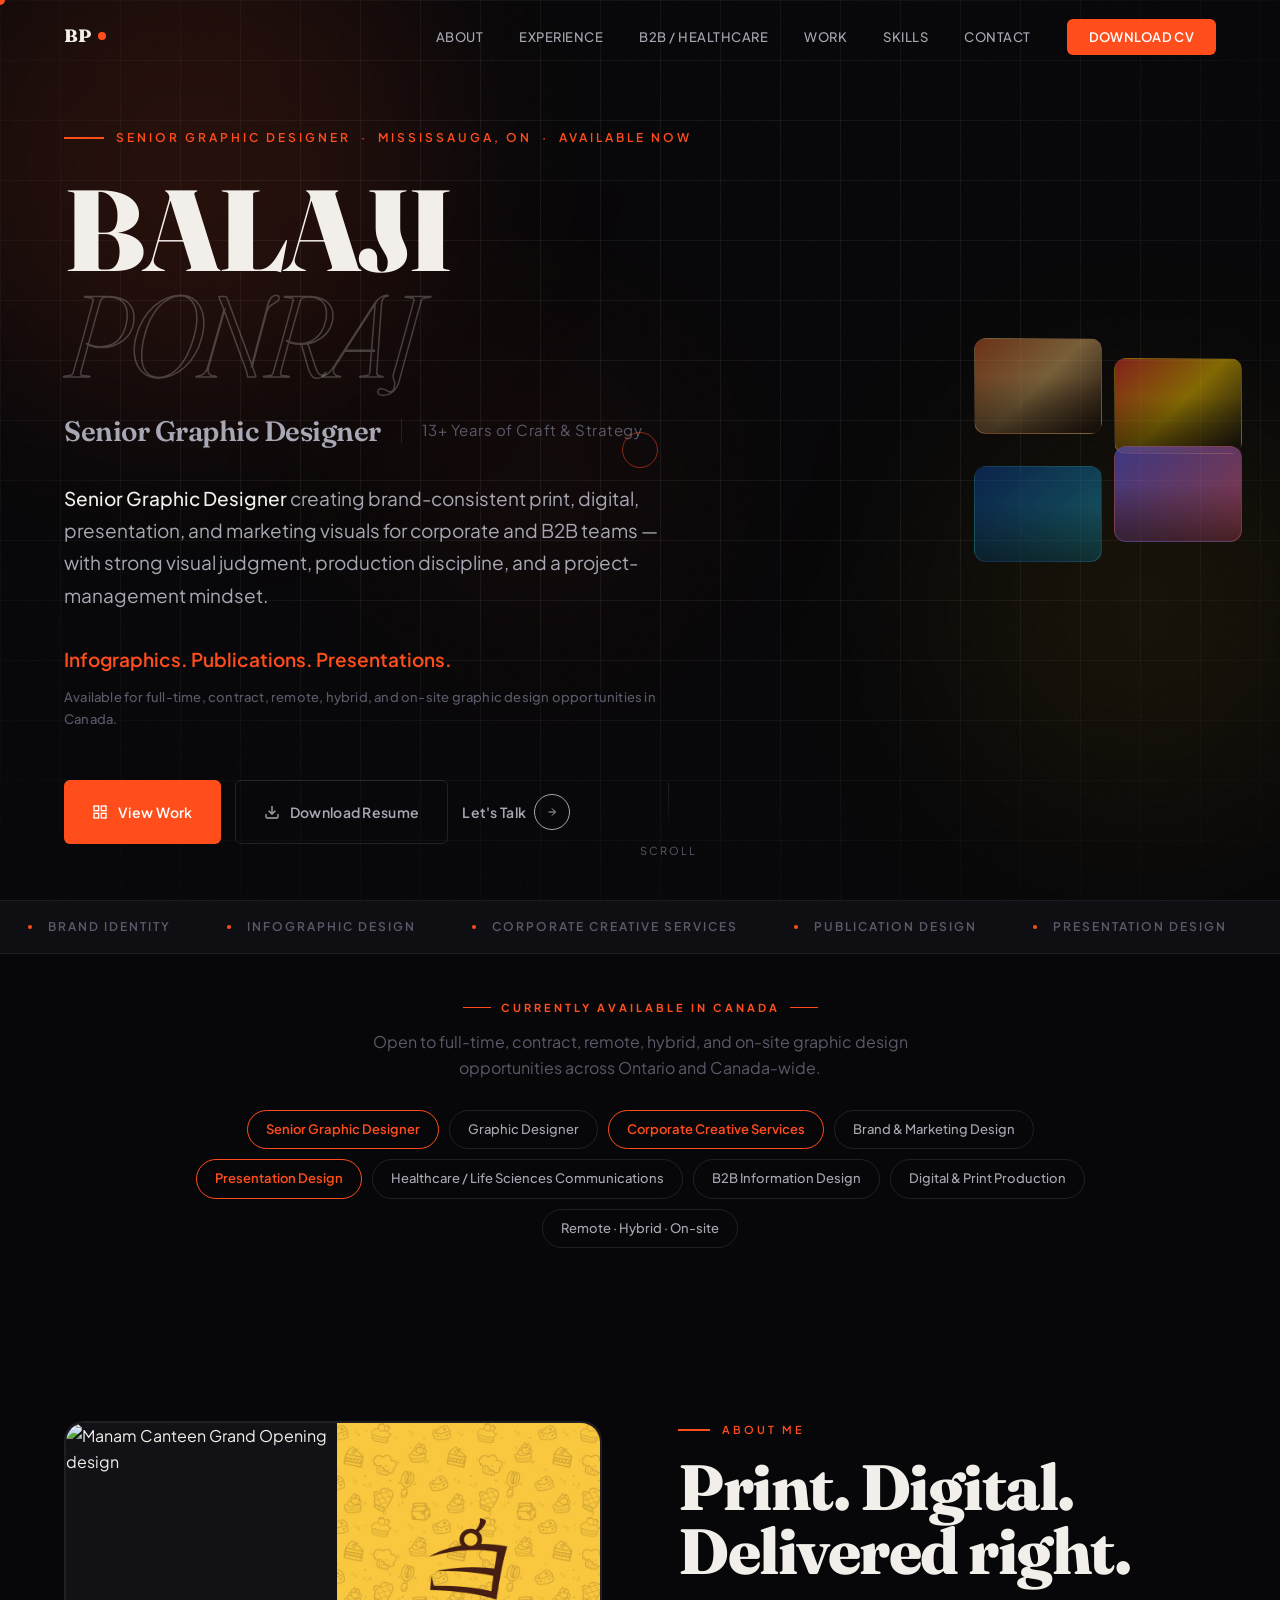
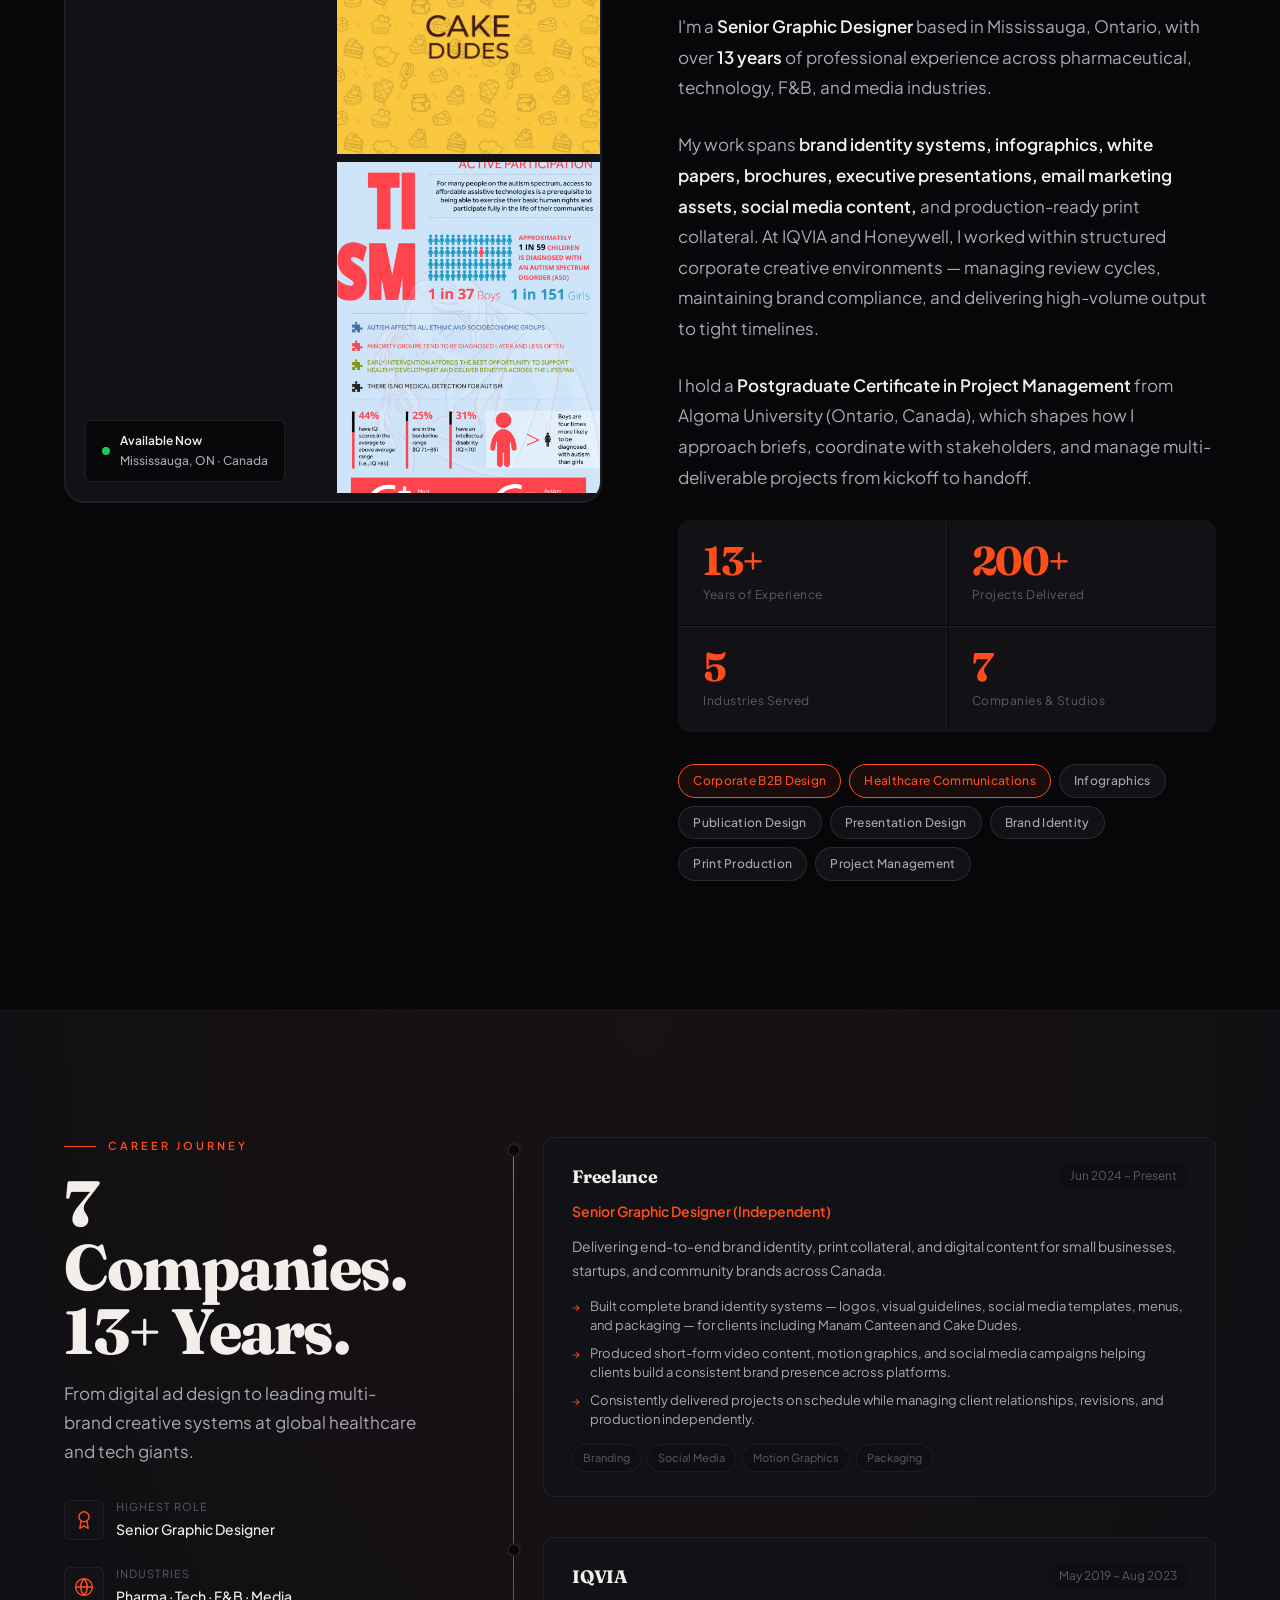
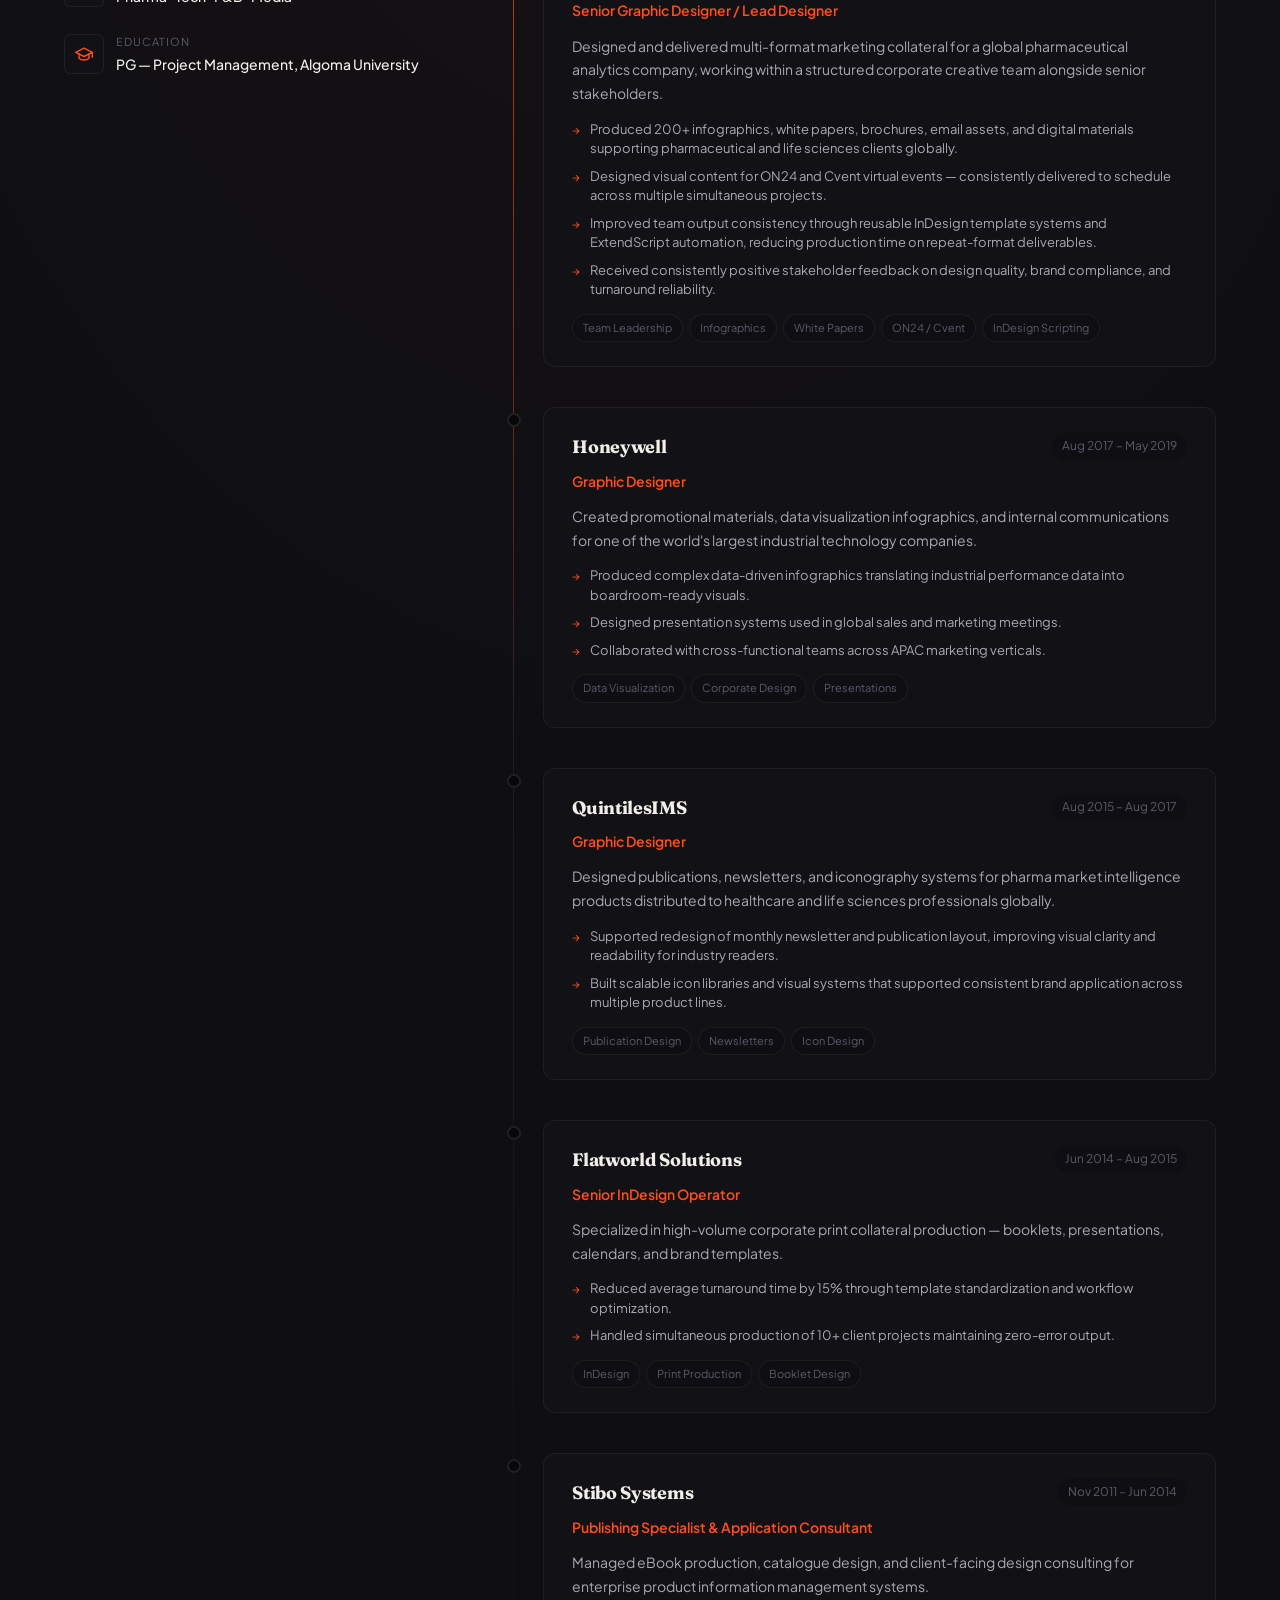
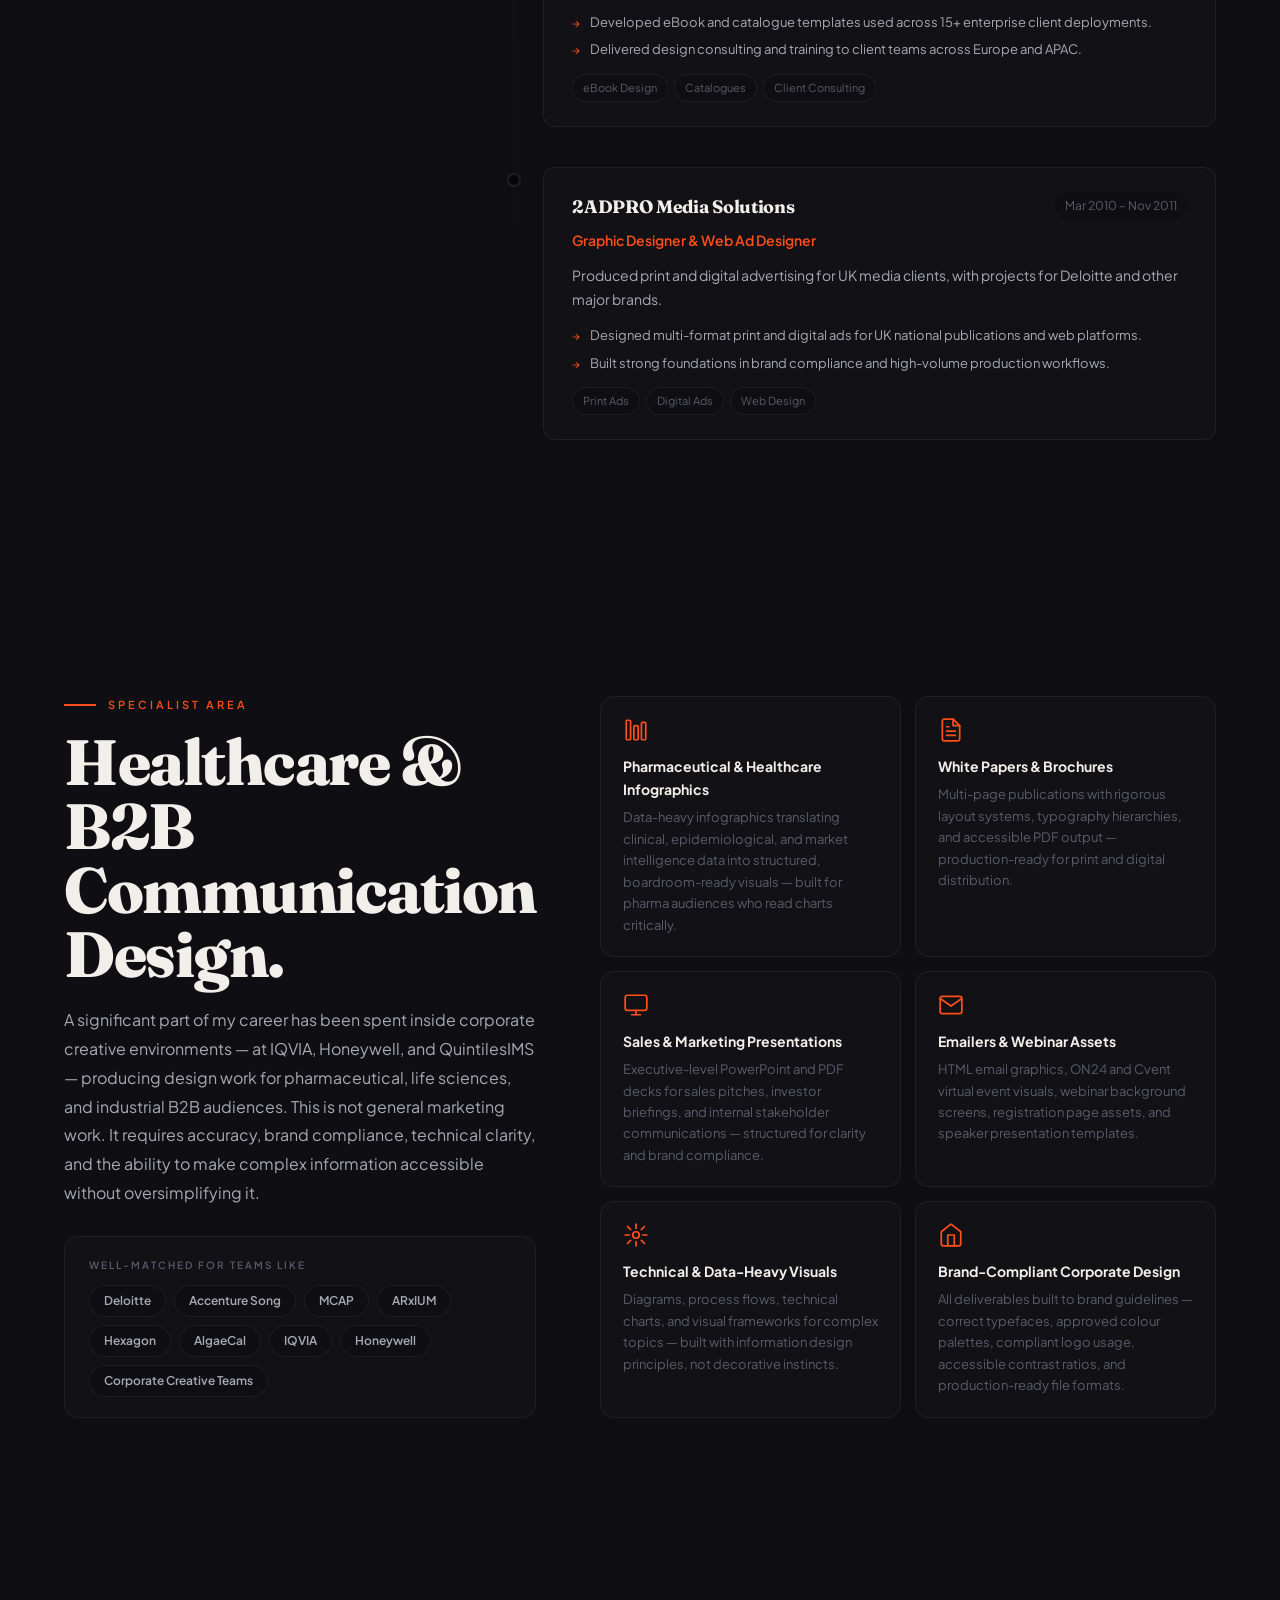
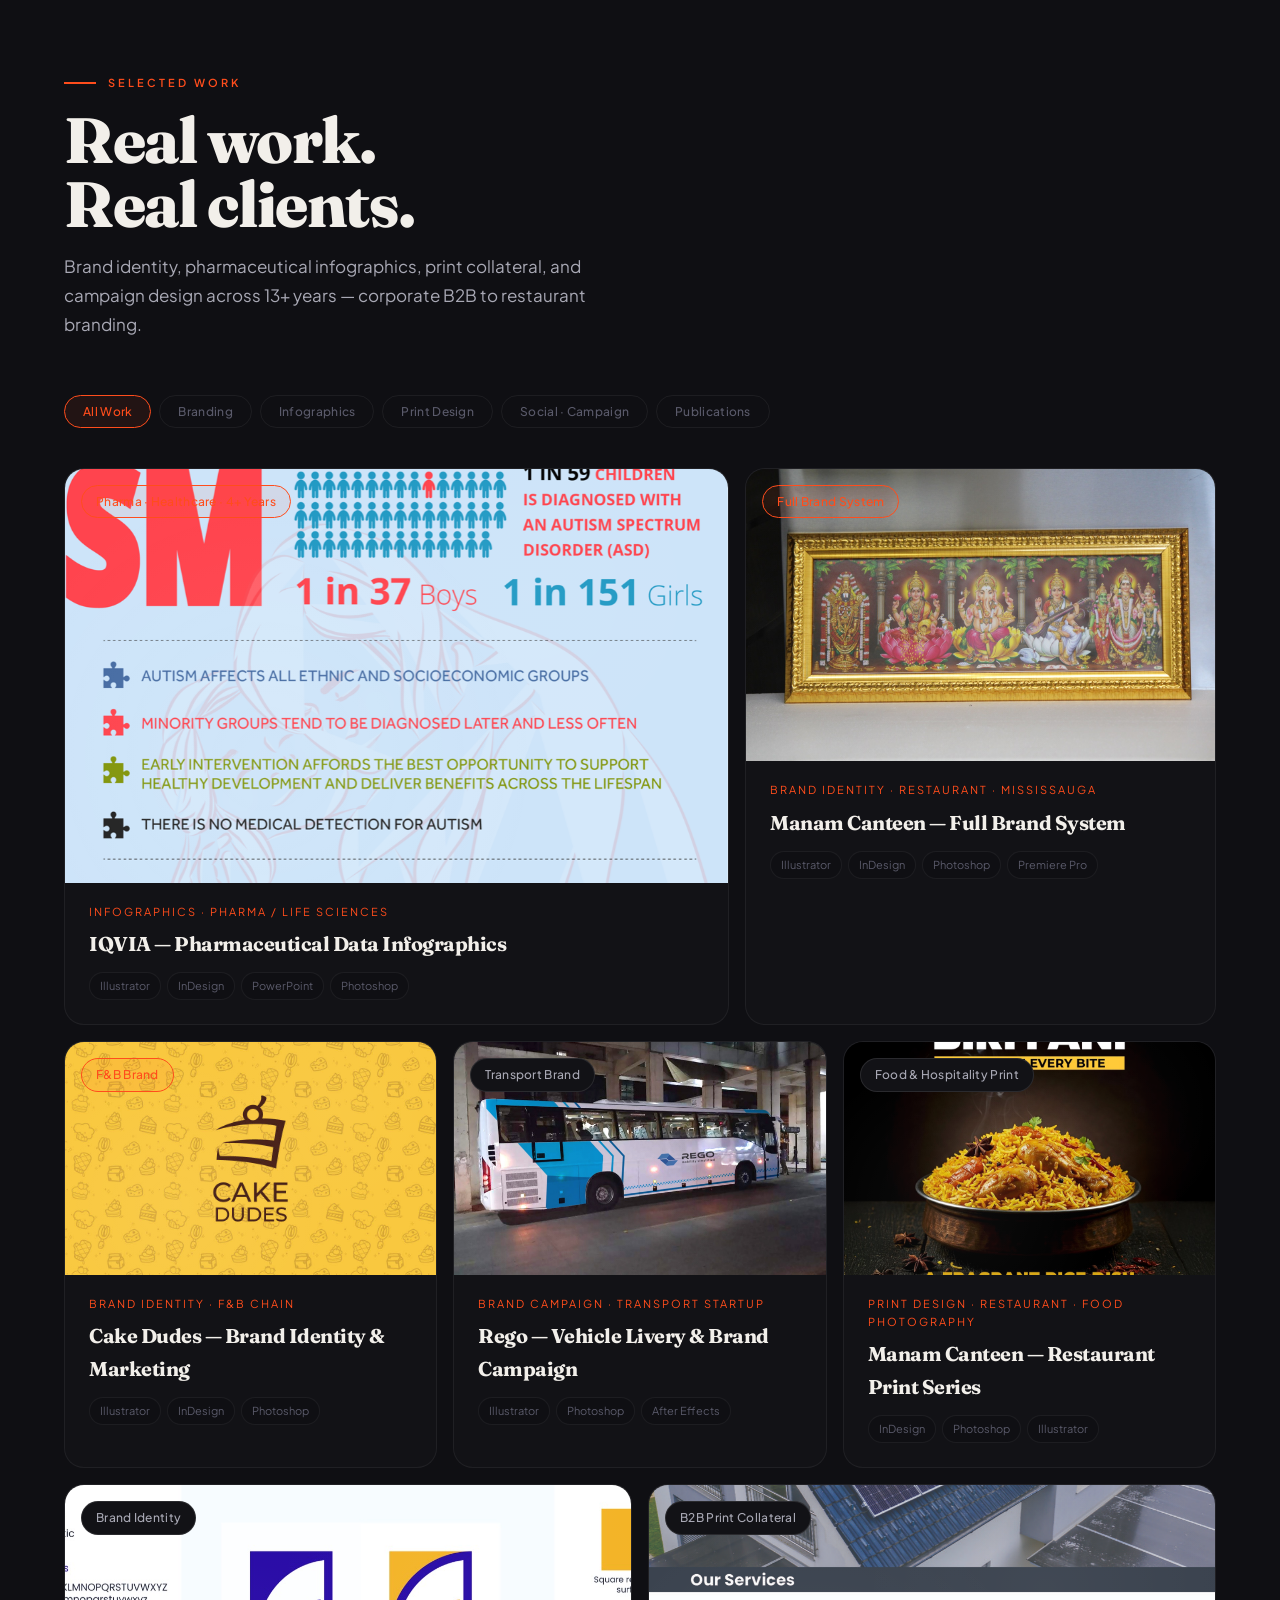
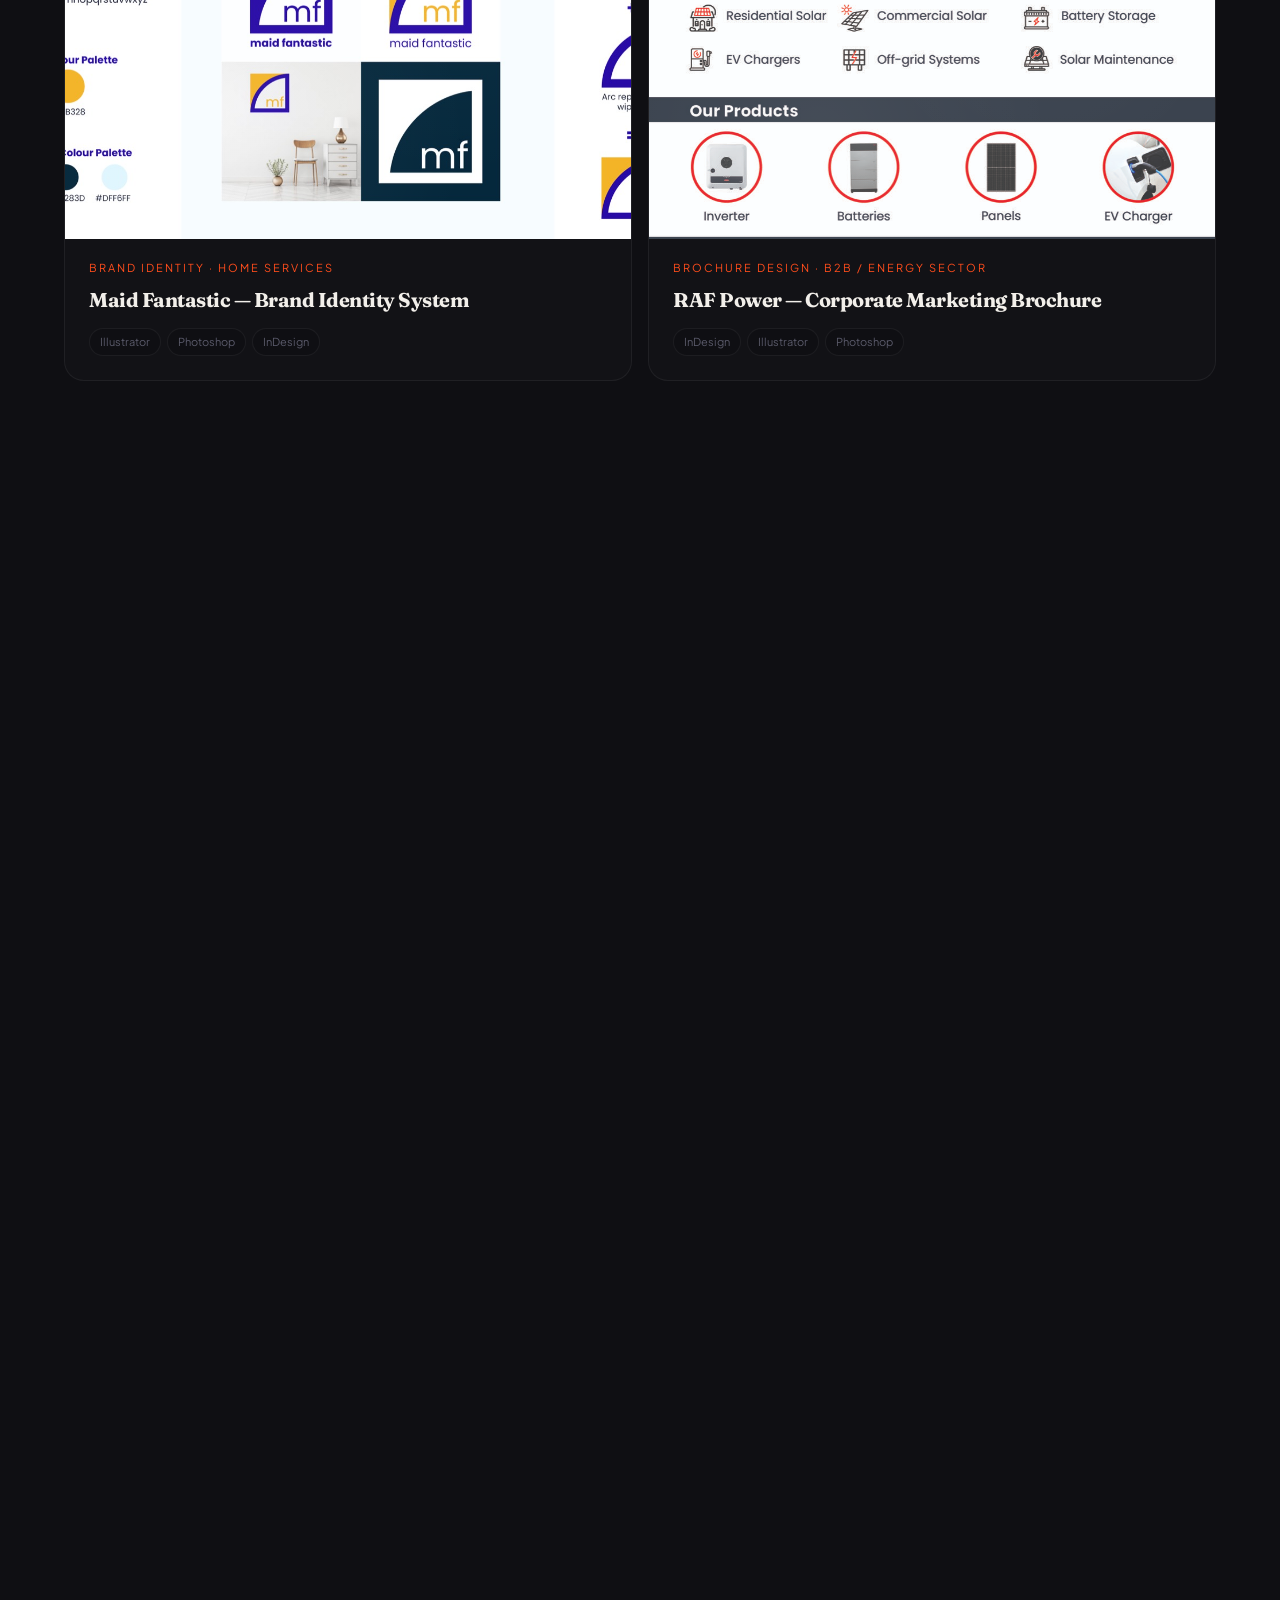
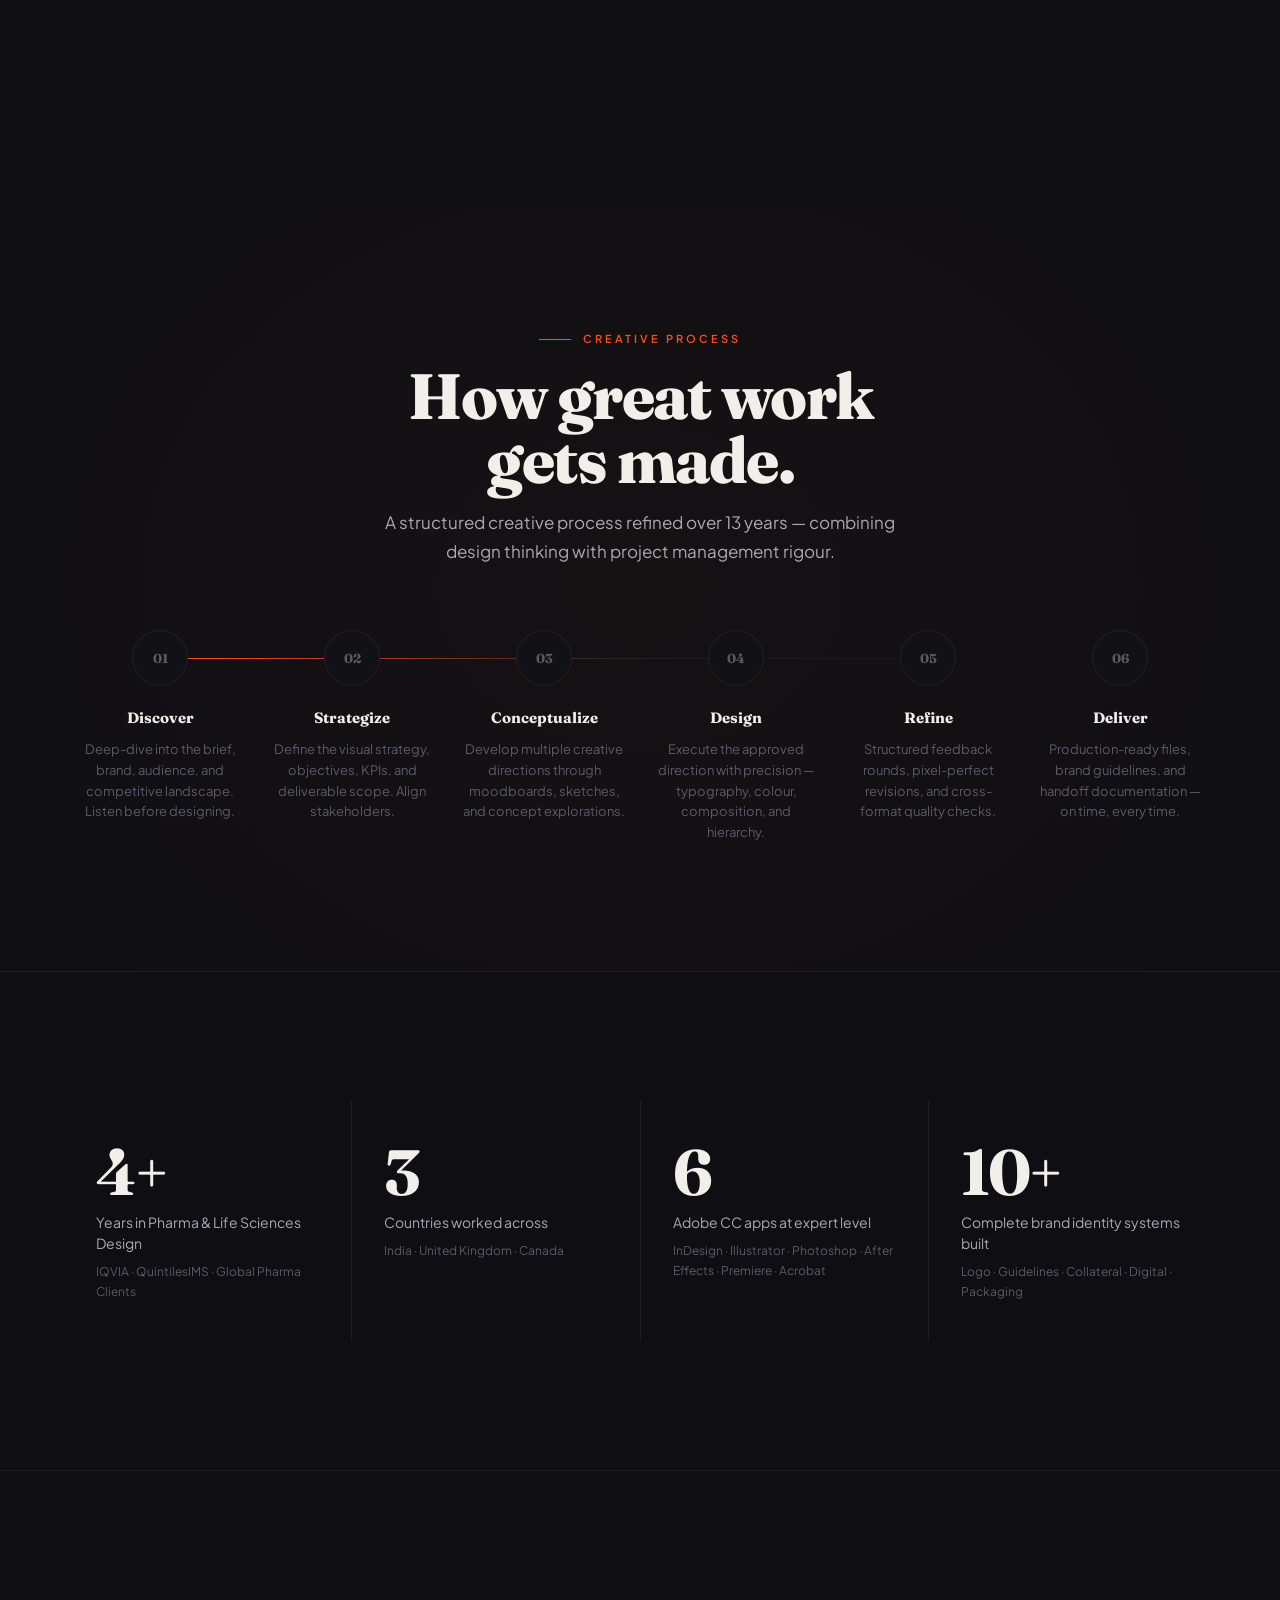
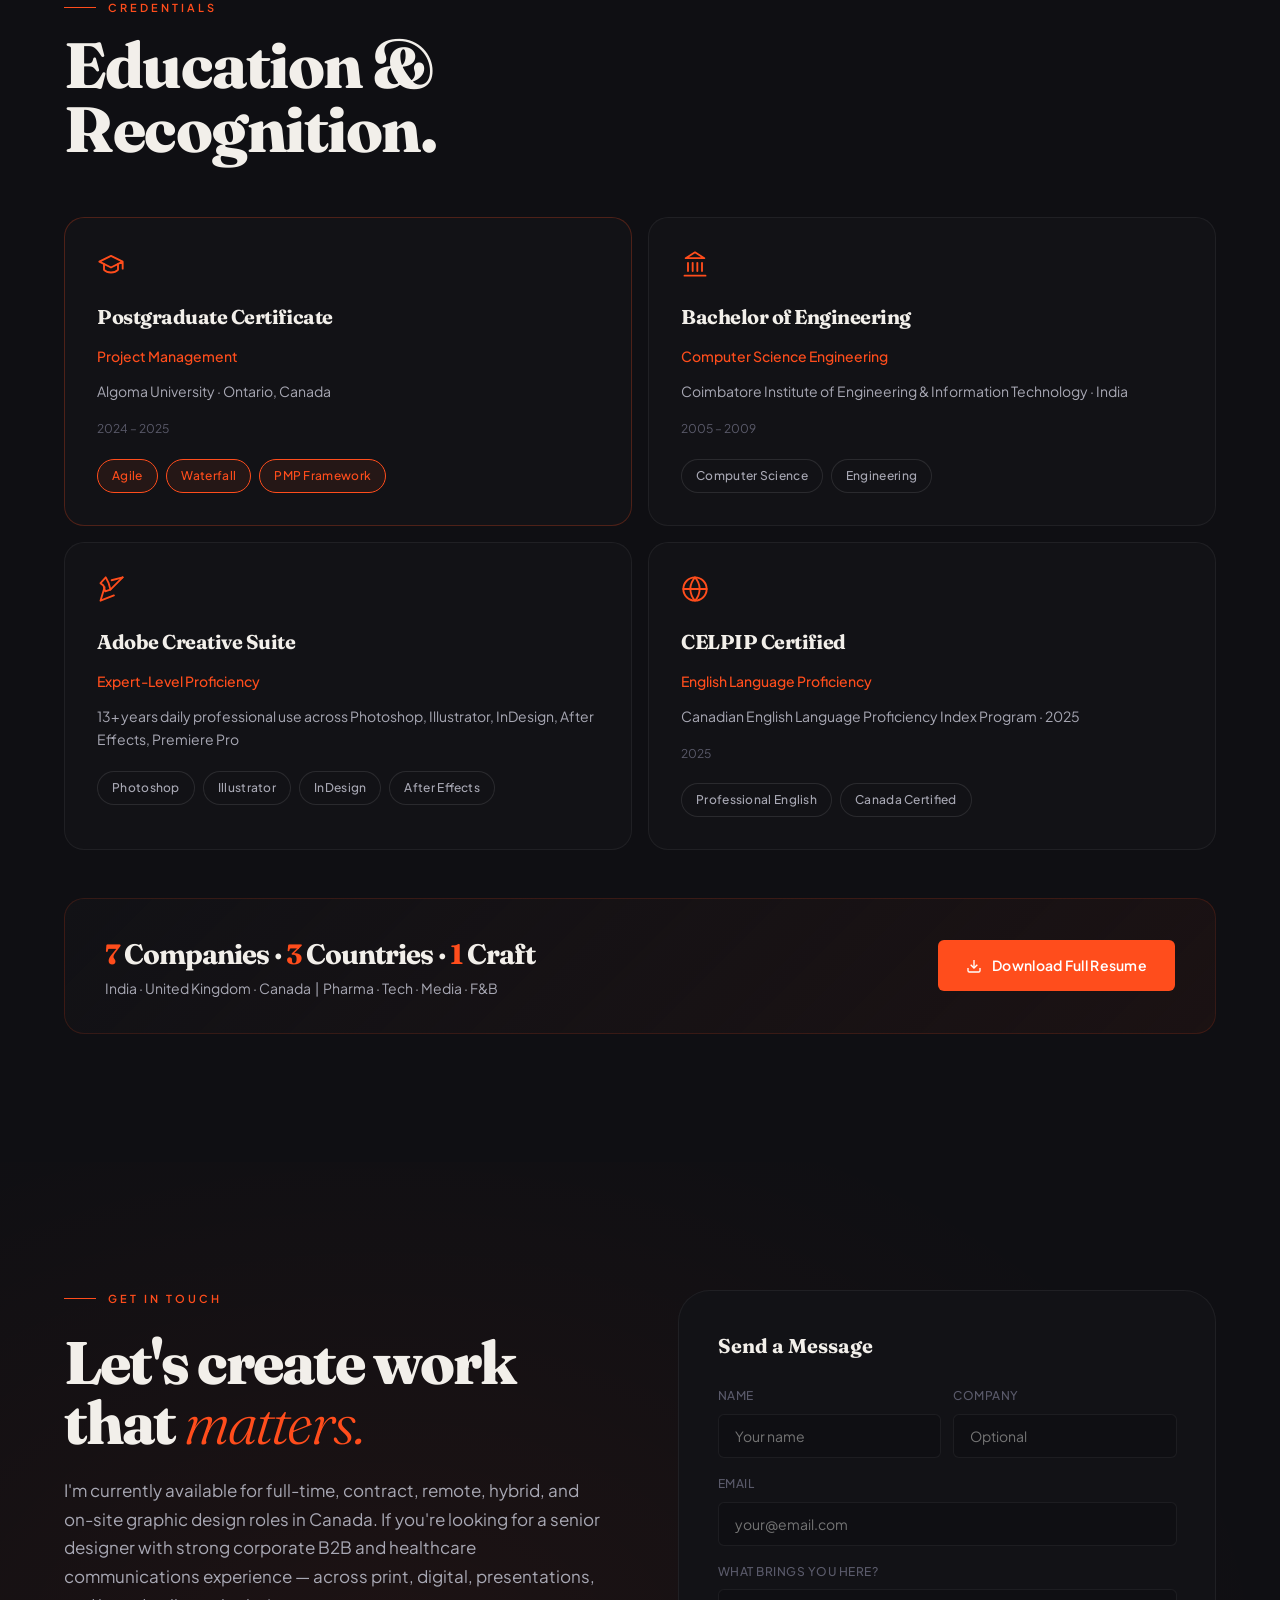
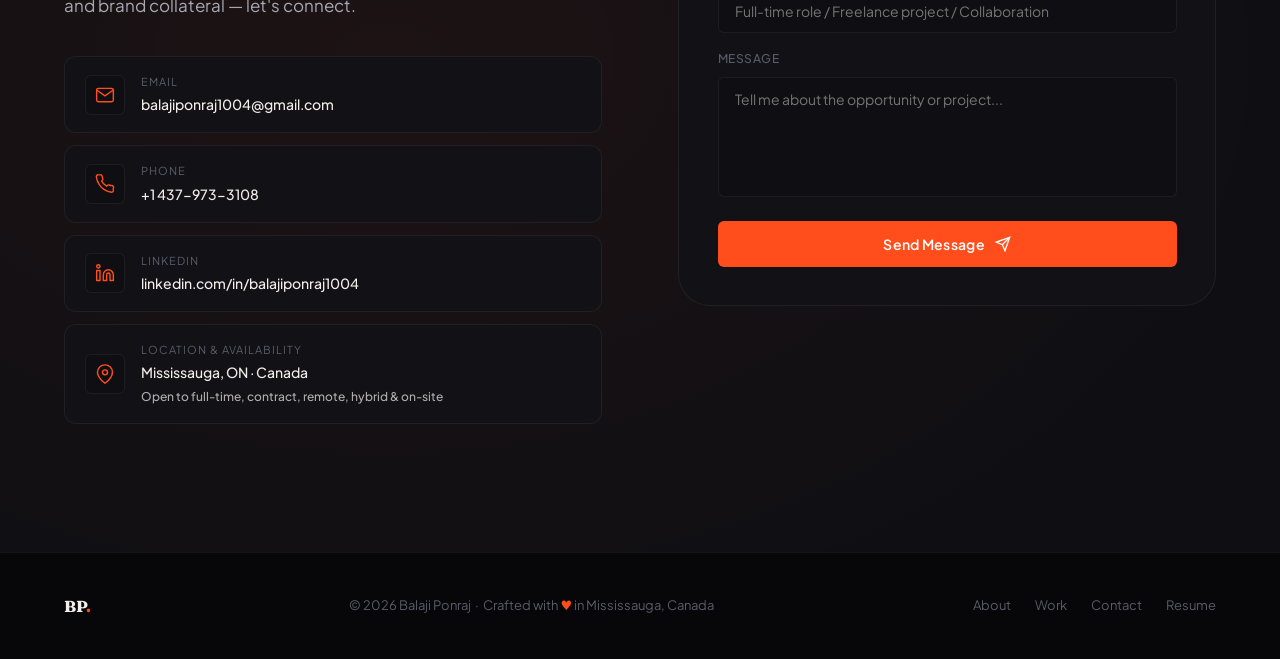
==== commit 5ad3a842: "Work section overhaul — real work replaces placeholders - IQVIA promoted to featured hero card (stro" ====
--- a/index.html
+++ b/index.html
@@ -585,8 +585,8 @@
       <div class="projects-header">
         <div>
           <div class="section-label reveal">Selected Work</div>
-          <h2 class="section-title reveal delay-1">Craft that<br>moves people.</h2>
-          <p class="section-sub reveal delay-2">A curated selection of branding, marketing, infographics, motion, and publication work from 13+ years of design practice.</p>
+          <h2 class="section-title reveal delay-1">Real work.<br>Real clients.</h2>
+          <p class="section-sub reveal delay-2">Brand identity, pharmaceutical infographics, print collateral, and campaign design across 13+ years — corporate B2B to restaurant branding.</p>
         </div>
       </div>
 
@@ -595,25 +595,24 @@
         <button class="filter-btn active" data-filter="all">All Work</button>
         <button class="filter-btn" data-filter="branding">Branding</button>
         <button class="filter-btn" data-filter="infographic">Infographics</button>
+        <button class="filter-btn" data-filter="print">Print Design</button>
+        <button class="filter-btn" data-filter="social">Social · Campaign</button>
         <button class="filter-btn" data-filter="publication">Publications</button>
-        <button class="filter-btn" data-filter="social">Social Media</button>
-        <button class="filter-btn" data-filter="motion">Motion</button>
-        <button class="filter-btn" data-filter="presentation">Presentations</button>
       </div>
 
       <!-- Projects Grid -->
       <div class="projects-grid" style="margin-top:40px">
 
-        <!-- 1: Manam Canteen (featured large) -->
-        <article class="proj-card reveal" data-category="branding">
-          <a href="case-study-manam-canteen.html" class="proj-card-link" aria-label="View Manam Canteen case study">
-            <div class="proj-thumb proj-thumb-1">
-              <img src="assets/images/manam/grand-opening-01.jpg" alt="Manam Canteen Grand Opening brand design" loading="lazy">
-              <div class="proj-thumb-label"><span class="tag accent">Featured Brand</span></div>
+        <!-- 1: IQVIA (FEATURED LARGE — strongest B2B piece) -->
+        <article class="proj-card reveal" data-category="infographic">
+          <a href="case-study-iqvia.html" class="proj-card-link" aria-label="View IQVIA infographics case study">
+            <div class="proj-thumb proj-thumb-3">
+              <img src="assets/images/infographics/infographic-iqvia-autism.png" alt="IQVIA pharmaceutical infographic — Autism data visualization" loading="lazy">
+              <div class="proj-thumb-label"><span class="tag accent">Pharma · Healthcare · 4+ Years</span></div>
               <div class="proj-overlay">
-                <div class="proj-overlay-category">Brand Identity &amp; Strategy</div>
-                <div class="proj-overlay-title">Manam Canteen</div>
-                <div class="proj-overlay-desc">A complete brand identity system for an Indian restaurant — from logo and visual language to packaging, social media, video, and business development.</div>
+                <div class="proj-overlay-category">Infographics &amp; Data Visualization</div>
+                <div class="proj-overlay-title">IQVIA Data Intelligence</div>
+                <div class="proj-overlay-desc">200+ infographics translating pharmaceutical market data, epidemiology, and clinical research into structured, boardroom-ready visuals — for global healthcare and life sciences clients.</div>
                 <div class="proj-overlay-cta">
                   View Case Study
                   <svg width="16" height="16" viewBox="0 0 24 24" fill="none" stroke="currentColor" stroke-width="2"><path d="M5 12h14M12 5l7 7-7 7"/></svg>
@@ -621,27 +620,55 @@
               </div>
             </div>
             <div class="proj-info">
-              <div class="proj-info-category">Brand Identity · Restaurant</div>
+              <div class="proj-info-category">Infographics · Pharma / Life Sciences</div>
+              <div class="proj-info-title">IQVIA — Pharmaceutical Data Infographics</div>
+              <div class="proj-info-tools">
+                <span class="proj-tool">Illustrator</span>
+                <span class="proj-tool">InDesign</span>
+                <span class="proj-tool">PowerPoint</span>
+                <span class="proj-tool">Photoshop</span>
+              </div>
+            </div>
+          </a>
+        </article>
+
+        <!-- 2: Manam Canteen -->
+        <article class="proj-card reveal delay-1" data-category="branding">
+          <a href="case-study-manam-canteen.html" class="proj-card-link" aria-label="View Manam Canteen case study">
+            <div class="proj-thumb proj-thumb-1">
+              <img src="assets/images/manam/photo-restaurant-01.jpg" alt="Manam Canteen restaurant interior and brand identity" loading="lazy">
+              <div class="proj-thumb-label"><span class="tag accent">Full Brand System</span></div>
+              <div class="proj-overlay">
+                <div class="proj-overlay-category">Brand Identity &amp; Strategy</div>
+                <div class="proj-overlay-title">Manam Canteen</div>
+                <div class="proj-overlay-desc">Complete brand identity for an Indian restaurant in Mississauga — logo, visual language, menus, print collateral, social media, packaging, and video production.</div>
+                <div class="proj-overlay-cta">
+                  View Case Study
+                  <svg width="16" height="16" viewBox="0 0 24 24" fill="none" stroke="currentColor" stroke-width="2"><path d="M5 12h14M12 5l7 7-7 7"/></svg>
+                </div>
+              </div>
+            </div>
+            <div class="proj-info">
+              <div class="proj-info-category">Brand Identity · Restaurant · Mississauga</div>
               <div class="proj-info-title">Manam Canteen — Full Brand System</div>
               <div class="proj-info-tools">
                 <span class="proj-tool">Illustrator</span>
                 <span class="proj-tool">InDesign</span>
                 <span class="proj-tool">Photoshop</span>
                 <span class="proj-tool">Premiere Pro</span>
-                <span class="proj-tool">After Effects</span>
               </div>
             </div>
           </a>
         </article>
 
-        <!-- 2: Cake Dudes -->
-        <article class="proj-card reveal delay-1" data-category="branding">
+        <!-- 3: Cake Dudes -->
+        <article class="proj-card reveal" data-category="branding">
           <a href="case-study-cake-dudes.html" aria-label="View Cake Dudes case study">
             <div class="proj-thumb proj-thumb-2">
               <img src="assets/images/cake-dudes/brand-doc-01.jpg" alt="Cake Dudes brand identity document" loading="lazy">
-              <div class="proj-thumb-label"><span class="tag accent">Featured Brand</span></div>
+              <div class="proj-thumb-label"><span class="tag accent">F&amp;B Brand</span></div>
               <div class="proj-overlay">
-                <div class="proj-overlay-category">Brand Identity &amp; Marketing</div>
+                <div class="proj-overlay-category">Brand Identity &amp; Marketing System</div>
                 <div class="proj-overlay-title">Cake Dudes</div>
                 <div class="proj-overlay-desc">Bold, playful brand identity for a fast-casual food chain — logos, menus, packaging, stickers, signage, apparel, and digital templates across two locations.</div>
                 <div class="proj-overlay-cta">
@@ -652,58 +679,30 @@
             </div>
             <div class="proj-info">
               <div class="proj-info-category">Brand Identity · F&amp;B Chain</div>
-              <div class="proj-info-title">Cake Dudes — Brand Identity &amp; Marketing System</div>
+              <div class="proj-info-title">Cake Dudes — Brand Identity &amp; Marketing</div>
               <div class="proj-info-tools">
                 <span class="proj-tool">Illustrator</span>
                 <span class="proj-tool">InDesign</span>
                 <span class="proj-tool">Photoshop</span>
-                <span class="proj-tool">After Effects</span>
               </div>
             </div>
           </a>
         </article>
 
-        <!-- 3: IQVIA Infographics -->
-        <article class="proj-card reveal" data-category="infographic">
-          <a href="case-study-iqvia.html" class="proj-card-link" aria-label="View IQVIA infographics case study">
-            <div class="proj-thumb proj-thumb-3">
-              <img src="assets/images/infographics/infographic-iqvia-autism.png" alt="IQVIA pharmaceutical infographic — Autism data visualization" loading="lazy">
-              <div class="proj-thumb-label"><span class="tag accent">Pharma · Healthcare</span></div>
-              <div class="proj-overlay">
-                <div class="proj-overlay-category">Infographics &amp; Data Visualization</div>
-                <div class="proj-overlay-title">IQVIA Data Intelligence</div>
-                <div class="proj-overlay-desc">200+ infographics translating pharmaceutical market data into compelling, boardroom-ready visual narratives for global healthcare clients.</div>
-                <div class="proj-overlay-cta">
-                  View Case Study
-                  <svg width="16" height="16" viewBox="0 0 24 24" fill="none" stroke="currentColor" stroke-width="2"><path d="M5 12h14M12 5l7 7-7 7"/></svg>
-                </div>
-              </div>
-            </div>
-            <div class="proj-info">
-              <div class="proj-info-category">Infographics · Pharma / Life Sciences</div>
-              <div class="proj-info-title">IQVIA — Data Intelligence Infographics</div>
-              <div class="proj-info-tools">
-                <span class="proj-tool">Illustrator</span>
-                <span class="proj-tool">PowerPoint</span>
-                <span class="proj-tool">InDesign</span>
-              </div>
-            </div>
-          </a>
-        </article>
-
-        <!-- 4: Rego Campaign -->
-        <article class="proj-card proj-card--preview reveal delay-1" data-category="social">
+        <!-- 4: Rego — real bus livery + campaign -->
+        <article class="proj-card reveal delay-1" data-category="social">
           <div class="proj-thumb proj-thumb-4">
-            <img src="assets/images/rego/rego-holi.jpg" alt="Rego rideshare Holi brand campaign design" loading="lazy">
+            <img src="assets/images/rego/rego-bus-livery.jpg" alt="Rego rideshare branded bus livery — vehicle branding applied in the real world" loading="lazy">
+            <div class="proj-thumb-label"><span class="tag">Transport Brand</span></div>
             <div class="proj-overlay">
-              <div class="proj-overlay-category">Social Media &amp; Brand Campaign</div>
+              <div class="proj-overlay-category">Vehicle Livery &amp; Brand Campaign</div>
               <div class="proj-overlay-title">Rego Rideshare</div>
-              <div class="proj-overlay-desc">Ongoing social media campaign design for a rideshare startup — branded vehicles, holiday campaigns, recruitment graphics, and a motion video with 3D renders.</div>
+              <div class="proj-overlay-desc">Full brand campaign for a Pan-India rideshare startup — vehicle livery applied to real buses and cars, holiday social posts, recruitment graphics, and a 3D motion brand video.</div>
             </div>
           </div>
           <div class="proj-info">
-            <div class="proj-info-category">Social Media · Transport Startup</div>
-            <div class="proj-info-title">Rego — Brand Campaign &amp; Social Media</div>
+            <div class="proj-info-category">Brand Campaign · Transport Startup</div>
+            <div class="proj-info-title">Rego — Vehicle Livery &amp; Brand Campaign</div>
             <div class="proj-info-tools">
               <span class="proj-tool">Illustrator</span>
               <span class="proj-tool">Photoshop</span>
@@ -712,19 +711,20 @@
           </div>
         </article>
 
-        <!-- 5: Corporate Publications -->
-        <article class="proj-card proj-card--preview reveal delay-2" data-category="publication">
-          <div class="proj-thumb proj-thumb-5">
-            <img src="assets/images/portfolio/publication-cover.png" alt="FullContact white paper — corporate publication design" loading="lazy">
+        <!-- 5: Biriyani wall poster — most visually powerful image -->
+        <article class="proj-card reveal delay-2" data-category="print">
+          <div class="proj-thumb proj-thumb-1">
+            <img src="assets/images/portfolio/manam-biriyani-poster.jpg" alt="Manam Canteen Biriyani wall poster — dramatic food photography and typography" loading="lazy">
+            <div class="proj-thumb-label"><span class="tag">Food &amp; Hospitality Print</span></div>
             <div class="proj-overlay">
-              <div class="proj-overlay-category">White Papers &amp; Publication Design</div>
-              <div class="proj-overlay-title">Corporate Publications System</div>
-              <div class="proj-overlay-desc">Multi-volume white paper and brochure series for pharma and industrial clients — rigorous layout systems, typography hierarchies, and print-production excellence.</div>
+              <div class="proj-overlay-category">Restaurant Print &amp; Food Design</div>
+              <div class="proj-overlay-title">Food Poster Series</div>
+              <div class="proj-overlay-desc">High-impact wall poster series for Manam Canteen — dramatic food photography, bold headline typography, and brand-consistent print-ready layouts for restaurant interior signage.</div>
             </div>
           </div>
           <div class="proj-info">
-            <div class="proj-info-category">Publication Design · Corporate</div>
-            <div class="proj-info-title">White Papers &amp; Brochure Systems</div>
+            <div class="proj-info-category">Print Design · Restaurant · Food Photography</div>
+            <div class="proj-info-title">Manam Canteen — Restaurant Print Series</div>
             <div class="proj-info-tools">
               <span class="proj-tool">InDesign</span>
               <span class="proj-tool">Photoshop</span>
@@ -733,45 +733,46 @@
           </div>
         </article>
 
-        <!-- 6: Presentation Design -->
-        <article class="proj-card proj-card--preview reveal" data-category="presentation">
+        <!-- 6: Maid Fantastic — brand identity presentation -->
+        <article class="proj-card reveal" data-category="branding">
           <div class="proj-thumb proj-thumb-6">
-            <img src="assets/images/portfolio/presentation-01.png" alt="Executive presentation deck design — Propadis pitch deck" loading="lazy">
+            <img src="assets/images/portfolio/maid-fantastic-brand.jpg" alt="Maid Fantastic brand identity — logo design, colour palette, and brand system" loading="lazy">
+            <div class="proj-thumb-label"><span class="tag">Brand Identity</span></div>
             <div class="proj-overlay">
-              <div class="proj-overlay-category">Presentation Design</div>
-              <div class="proj-overlay-title">Executive Presentation Systems</div>
-              <div class="proj-overlay-desc">High-stakes executive decks for Honeywell and IQVIA — designed with rigorous hierarchy, custom data visualizations, and zero-compromise brand compliance.</div>
+              <div class="proj-overlay-category">Brand Identity &amp; Logo Design</div>
+              <div class="proj-overlay-title">Maid Fantastic</div>
+              <div class="proj-overlay-desc">Complete brand identity for a home cleaning services company — logo construction, colour psychology, typeface system, and brand application across digital and print touchpoints.</div>
             </div>
           </div>
           <div class="proj-info">
-            <div class="proj-info-category">Presentation Design · Corporate</div>
-            <div class="proj-info-title">Executive Presentation Systems</div>
+            <div class="proj-info-category">Brand Identity · Home Services</div>
+            <div class="proj-info-title">Maid Fantastic — Brand Identity System</div>
             <div class="proj-info-tools">
-              <span class="proj-tool">PowerPoint</span>
-              <span class="proj-tool">Figma</span>
               <span class="proj-tool">Illustrator</span>
+              <span class="proj-tool">Photoshop</span>
+              <span class="proj-tool">InDesign</span>
             </div>
           </div>
         </article>
 
-        <!-- 7: Motion Reel -->
-        <article class="proj-card proj-card--preview reveal delay-1" data-category="motion">
+        <!-- 7: RAF Power — B2B corporate brochure -->
+        <article class="proj-card reveal delay-1" data-category="publication">
           <div class="proj-thumb proj-thumb-7">
-            <img src="assets/images/rego/rego-corporate.jpg" alt="Rego creative social media ad — branded campaign design" loading="lazy">
+            <img src="assets/images/portfolio/raf-power-brochure.jpg" alt="RAF Power solar energy brochure — B2B corporate print design" loading="lazy">
+            <div class="proj-thumb-label"><span class="tag">B2B Print Collateral</span></div>
             <div class="proj-overlay">
-              <div class="proj-overlay-category">Motion Graphics &amp; Video</div>
-              <div class="proj-overlay-title">Motion &amp; Video Production</div>
-              <div class="proj-overlay-desc">Short-form social media videos, animated brand reveals, After Effects motion graphics, and promotional videos for multiple clients using Premiere Pro and DaVinci Resolve.</div>
+              <div class="proj-overlay-category">Corporate Brochure &amp; Print Design</div>
+              <div class="proj-overlay-title">RAF Power — B2B Marketing Brochure</div>
+              <div class="proj-overlay-desc">A5 marketing brochure for a solar energy company — structured layout, icon systems, service categorisation, and production-ready print files for a technical B2B audience.</div>
             </div>
           </div>
           <div class="proj-info">
-            <div class="proj-info-category">Motion Graphics · Video</div>
-            <div class="proj-info-title">Motion &amp; Video Production Reel</div>
+            <div class="proj-info-category">Brochure Design · B2B / Energy Sector</div>
+            <div class="proj-info-title">RAF Power — Corporate Marketing Brochure</div>
             <div class="proj-info-tools">
-              <span class="proj-tool">After Effects</span>
-              <span class="proj-tool">Premiere Pro</span>
-              <span class="proj-tool">DaVinci Resolve</span>
-              <span class="proj-tool">CapCut</span>
+              <span class="proj-tool">InDesign</span>
+              <span class="proj-tool">Illustrator</span>
+              <span class="proj-tool">Photoshop</span>
             </div>
           </div>
         </article>
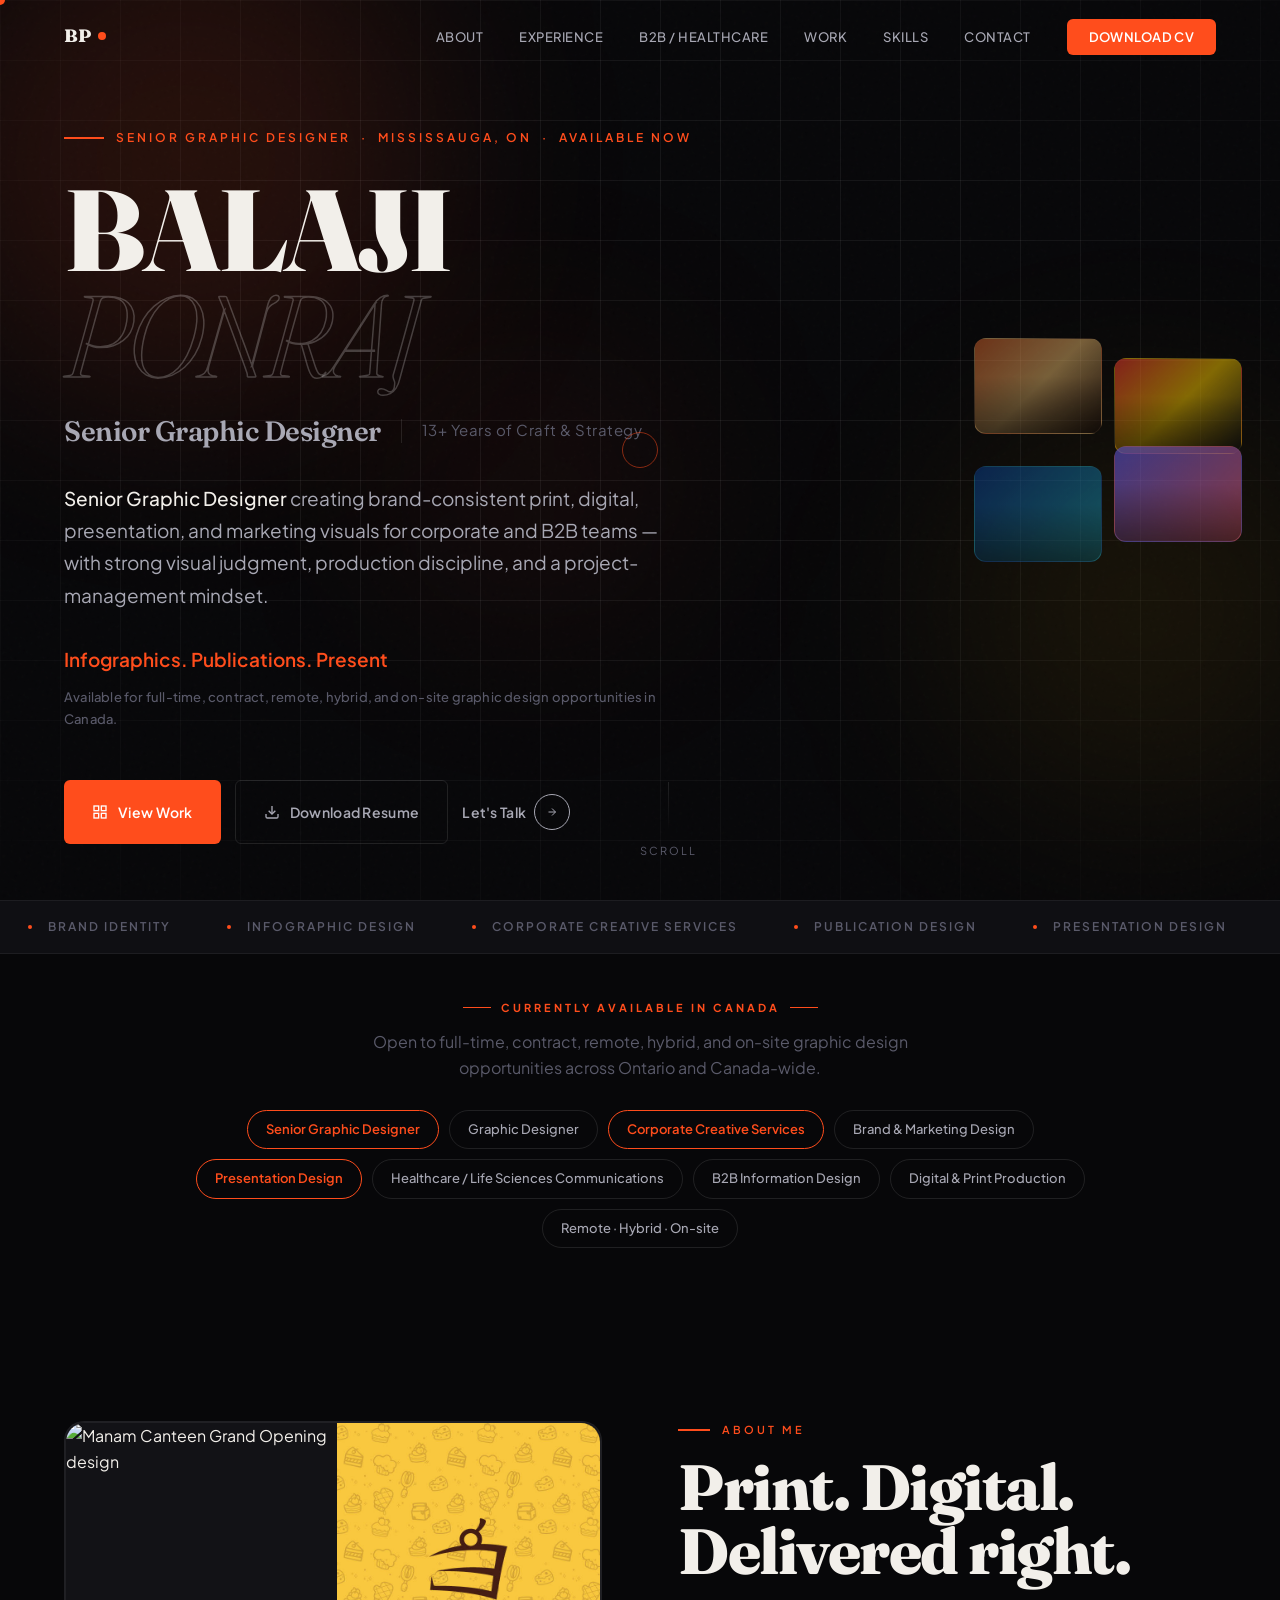
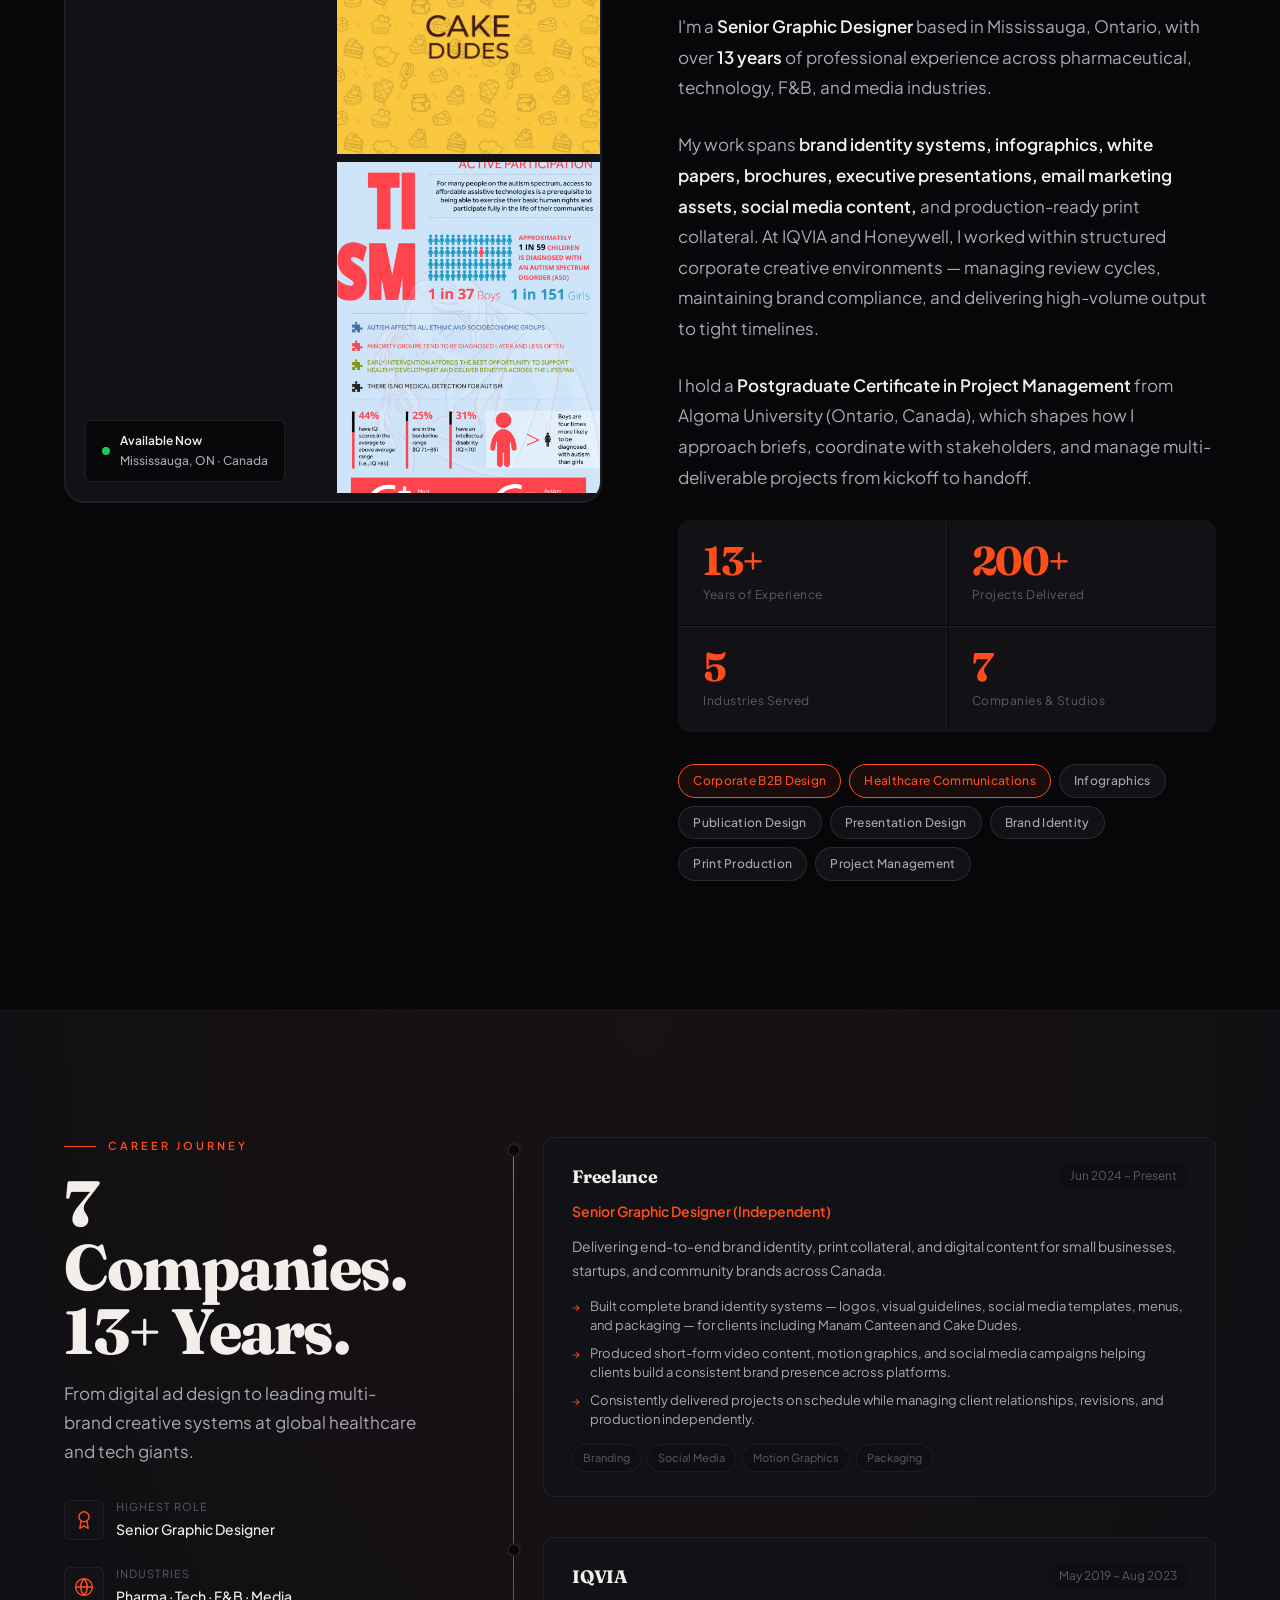
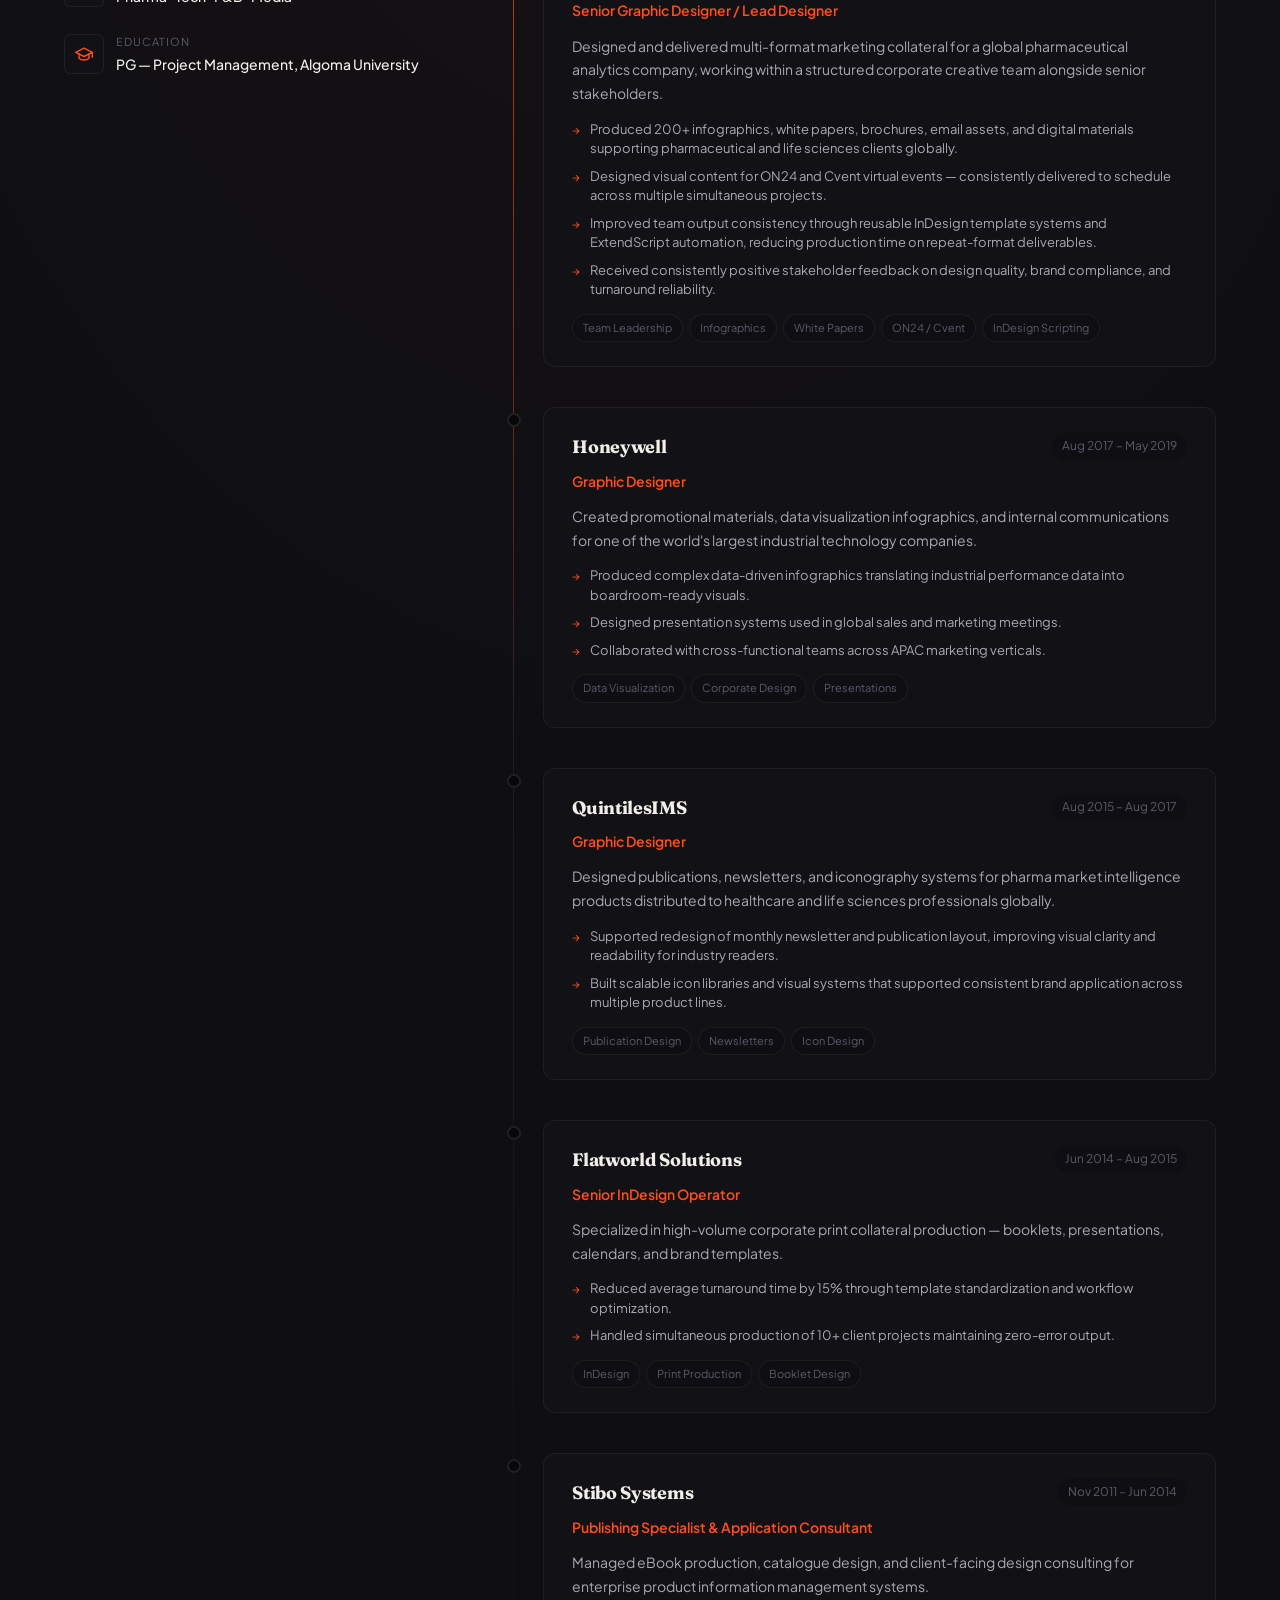
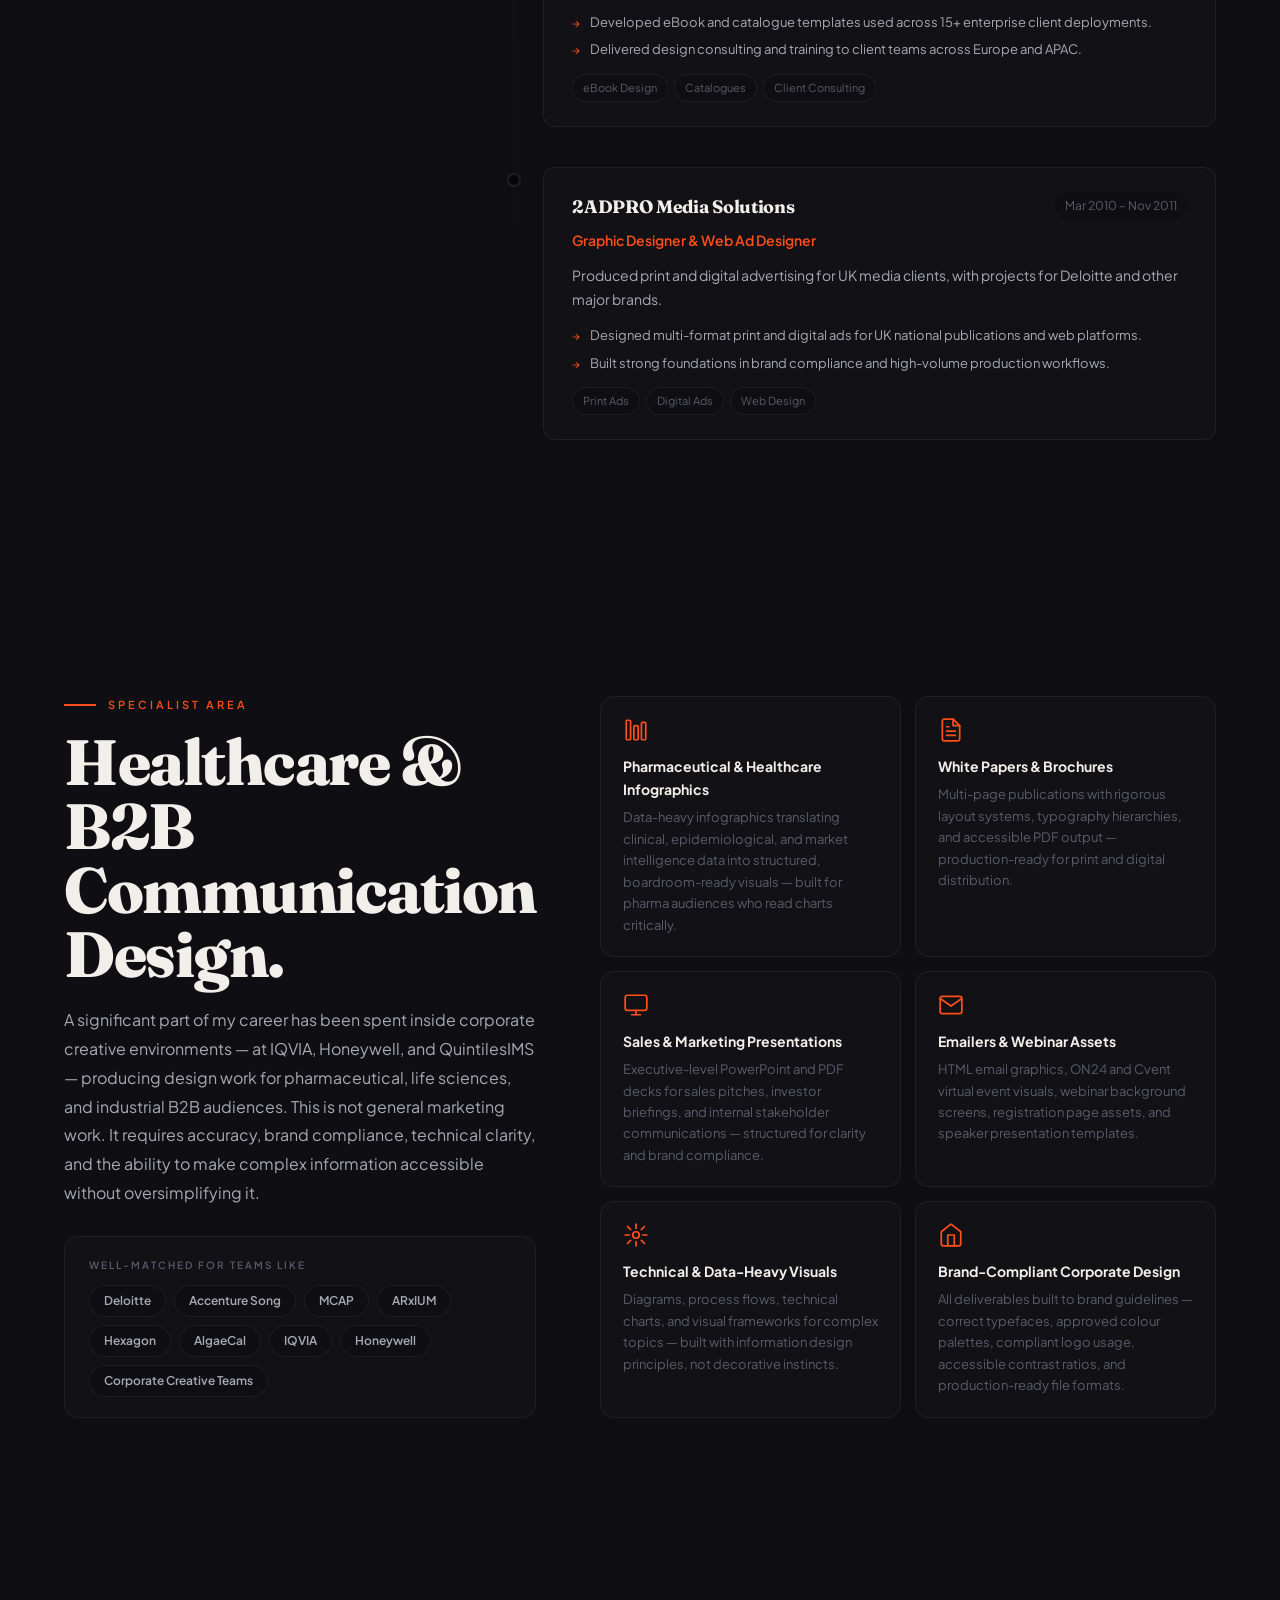
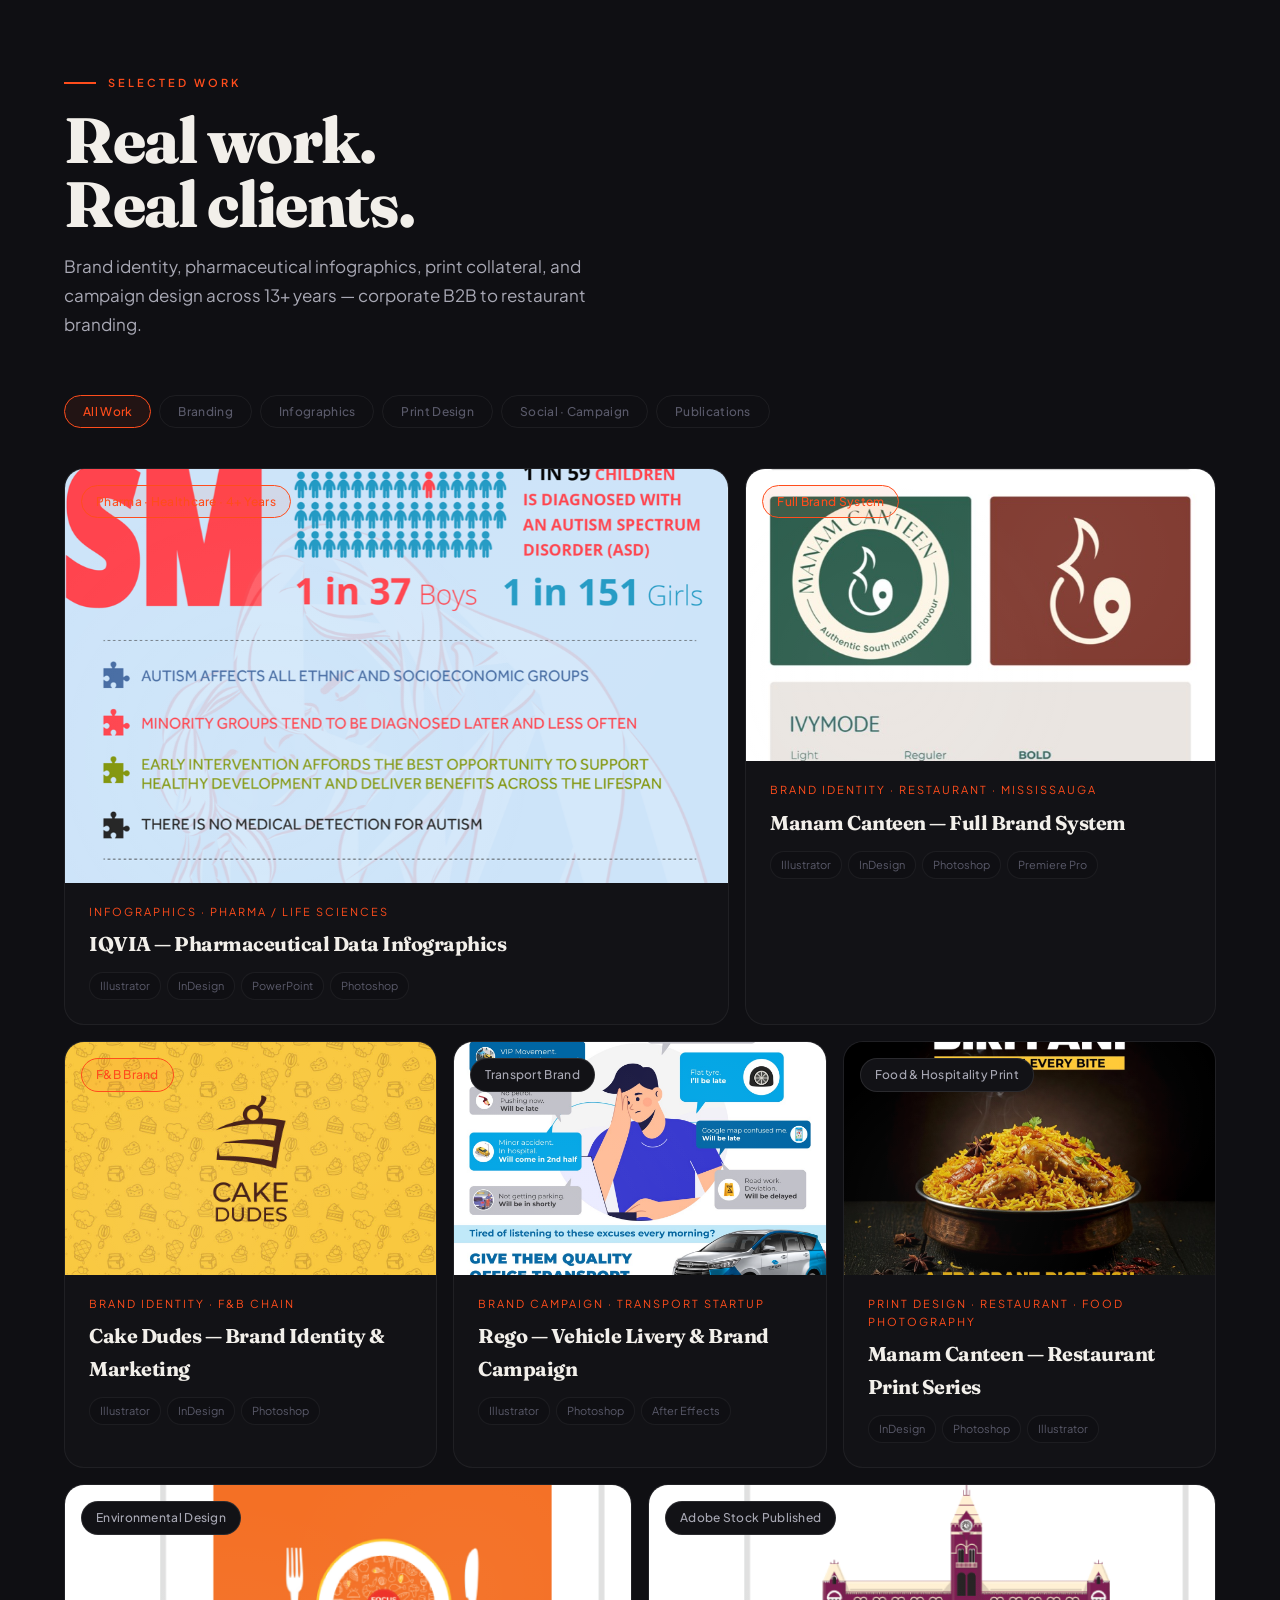
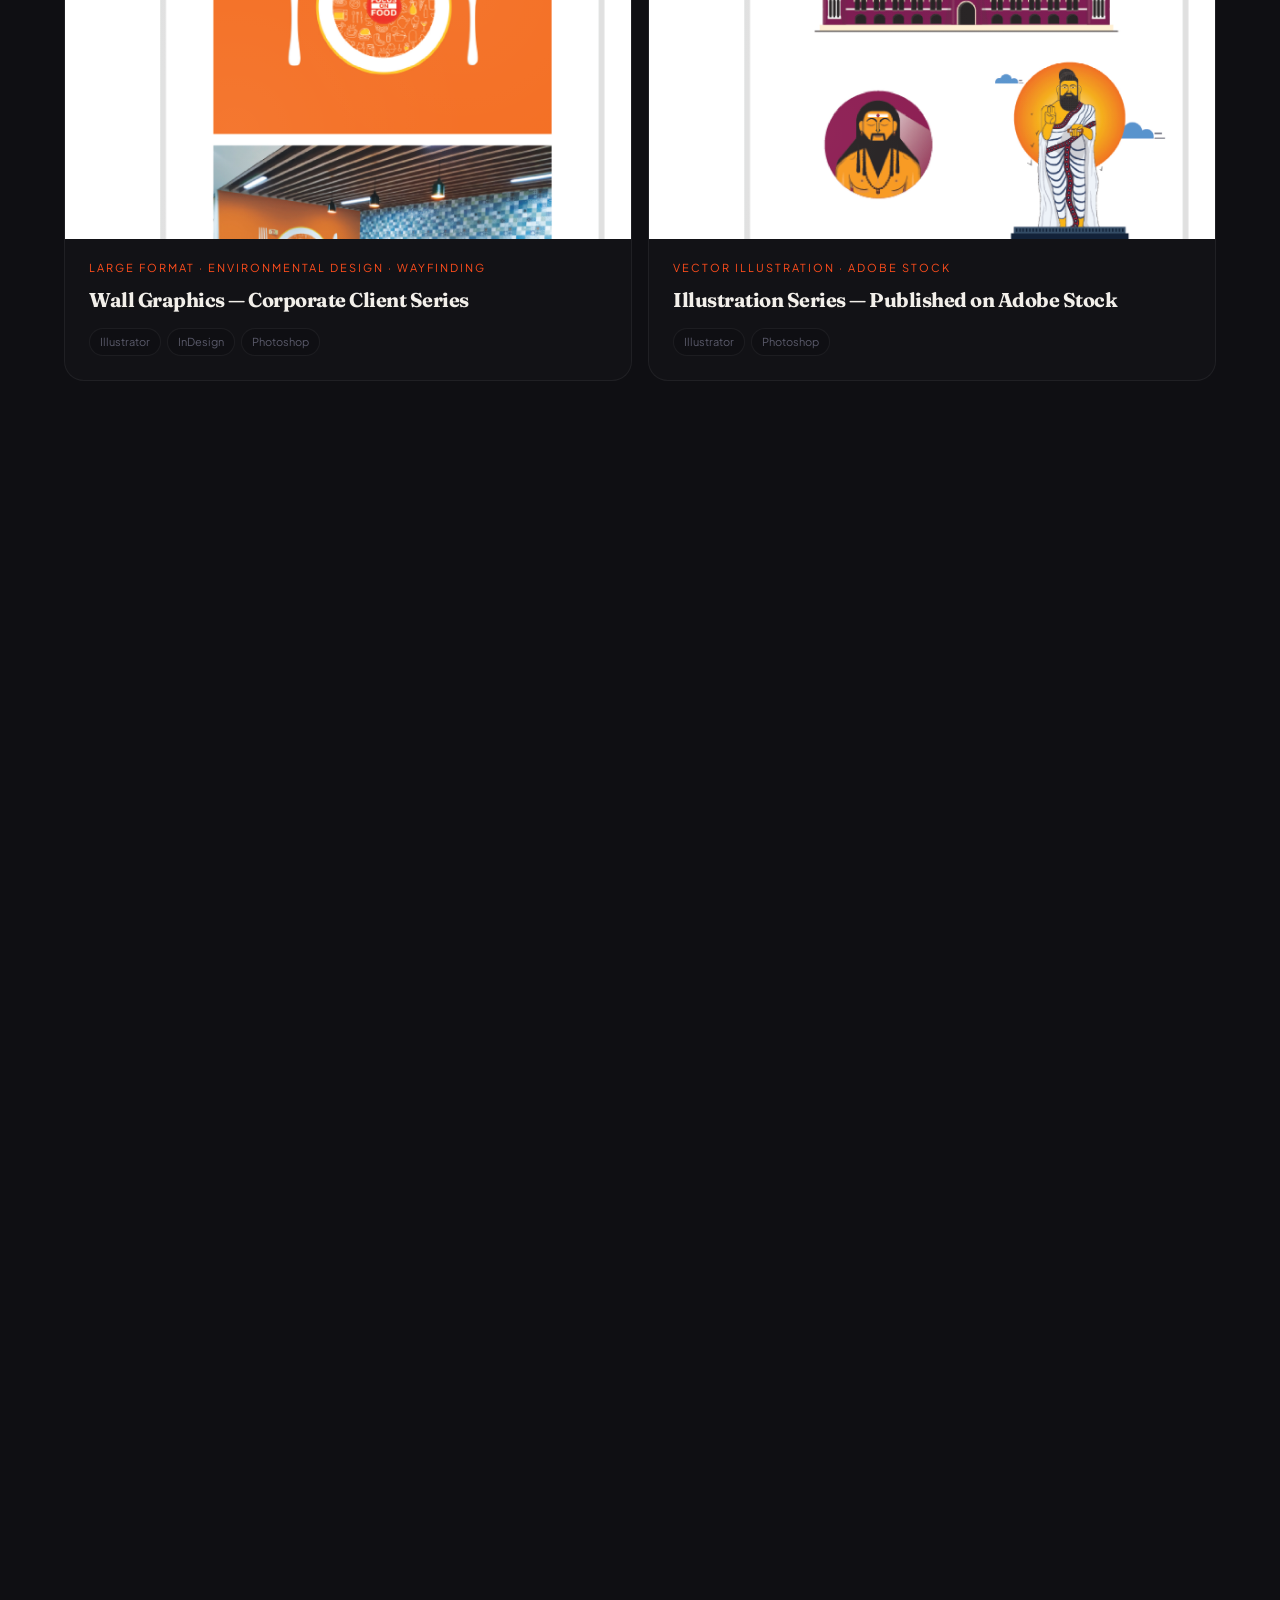
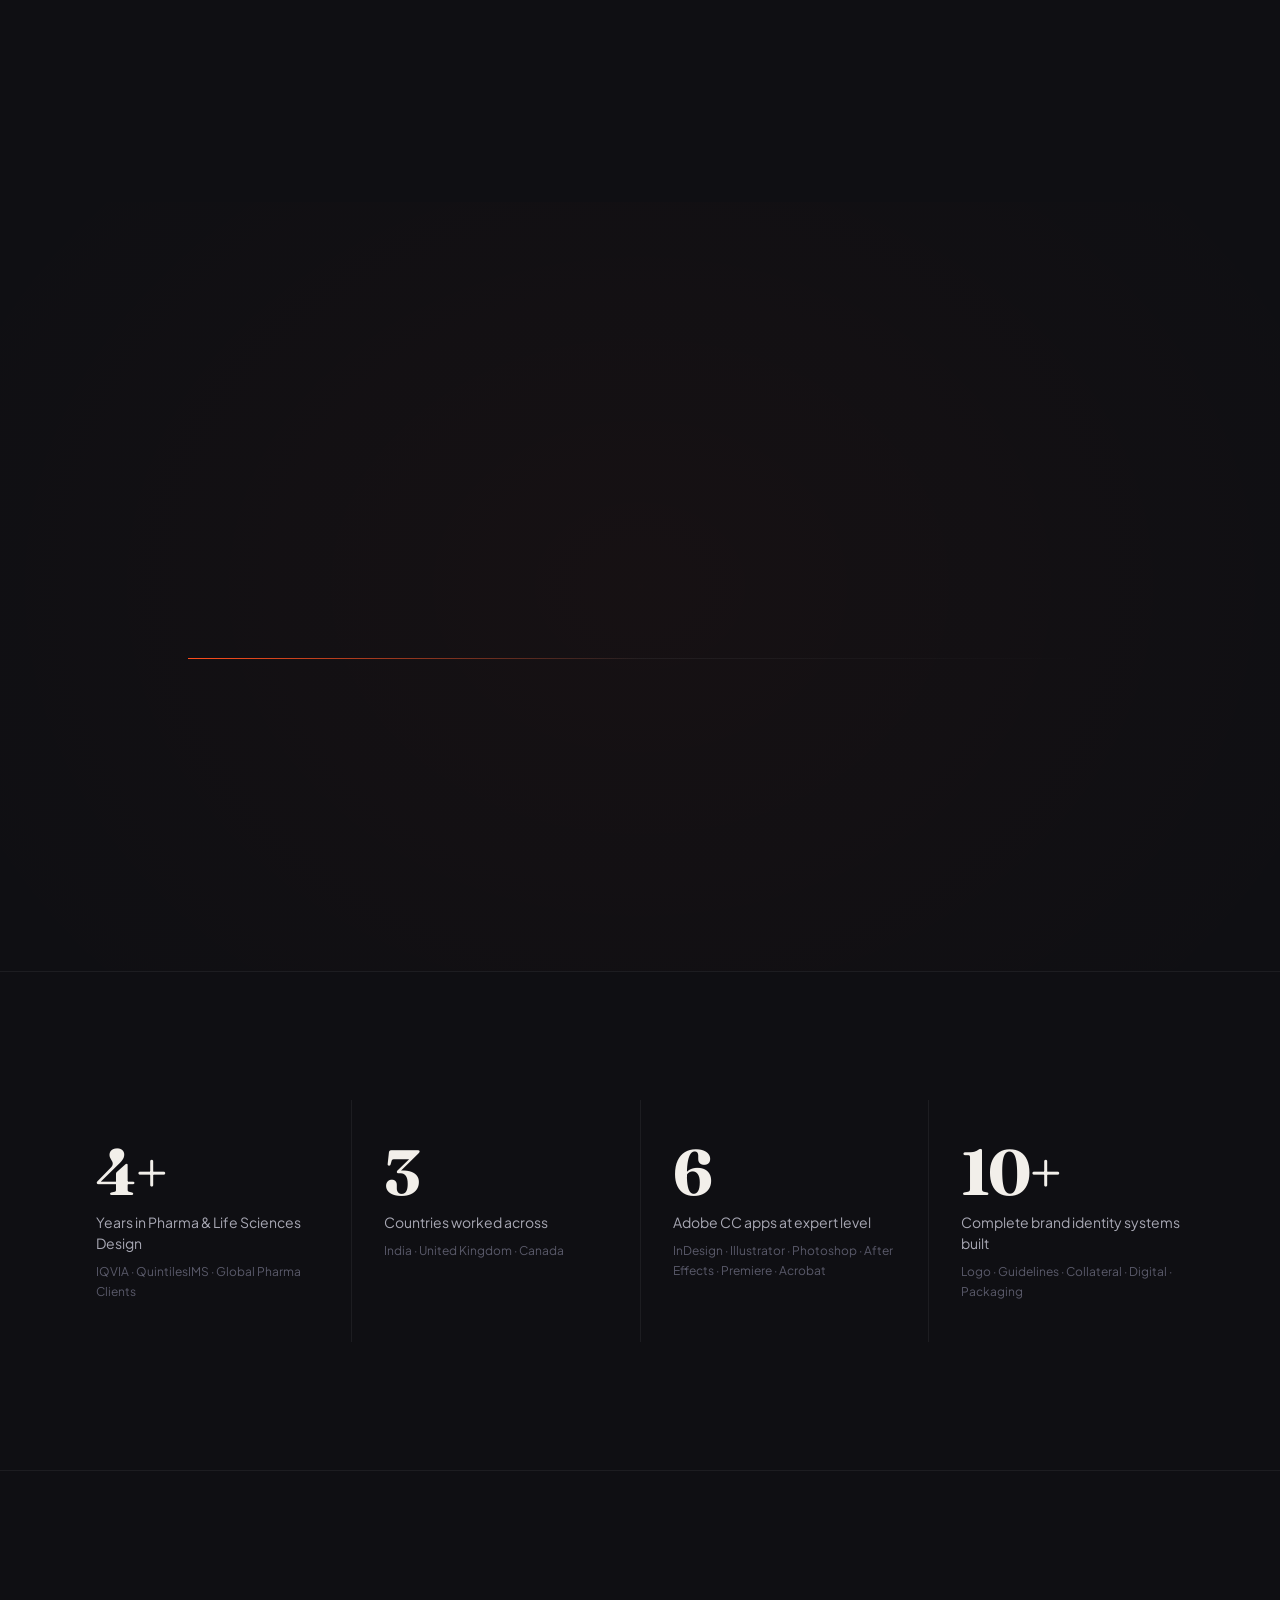
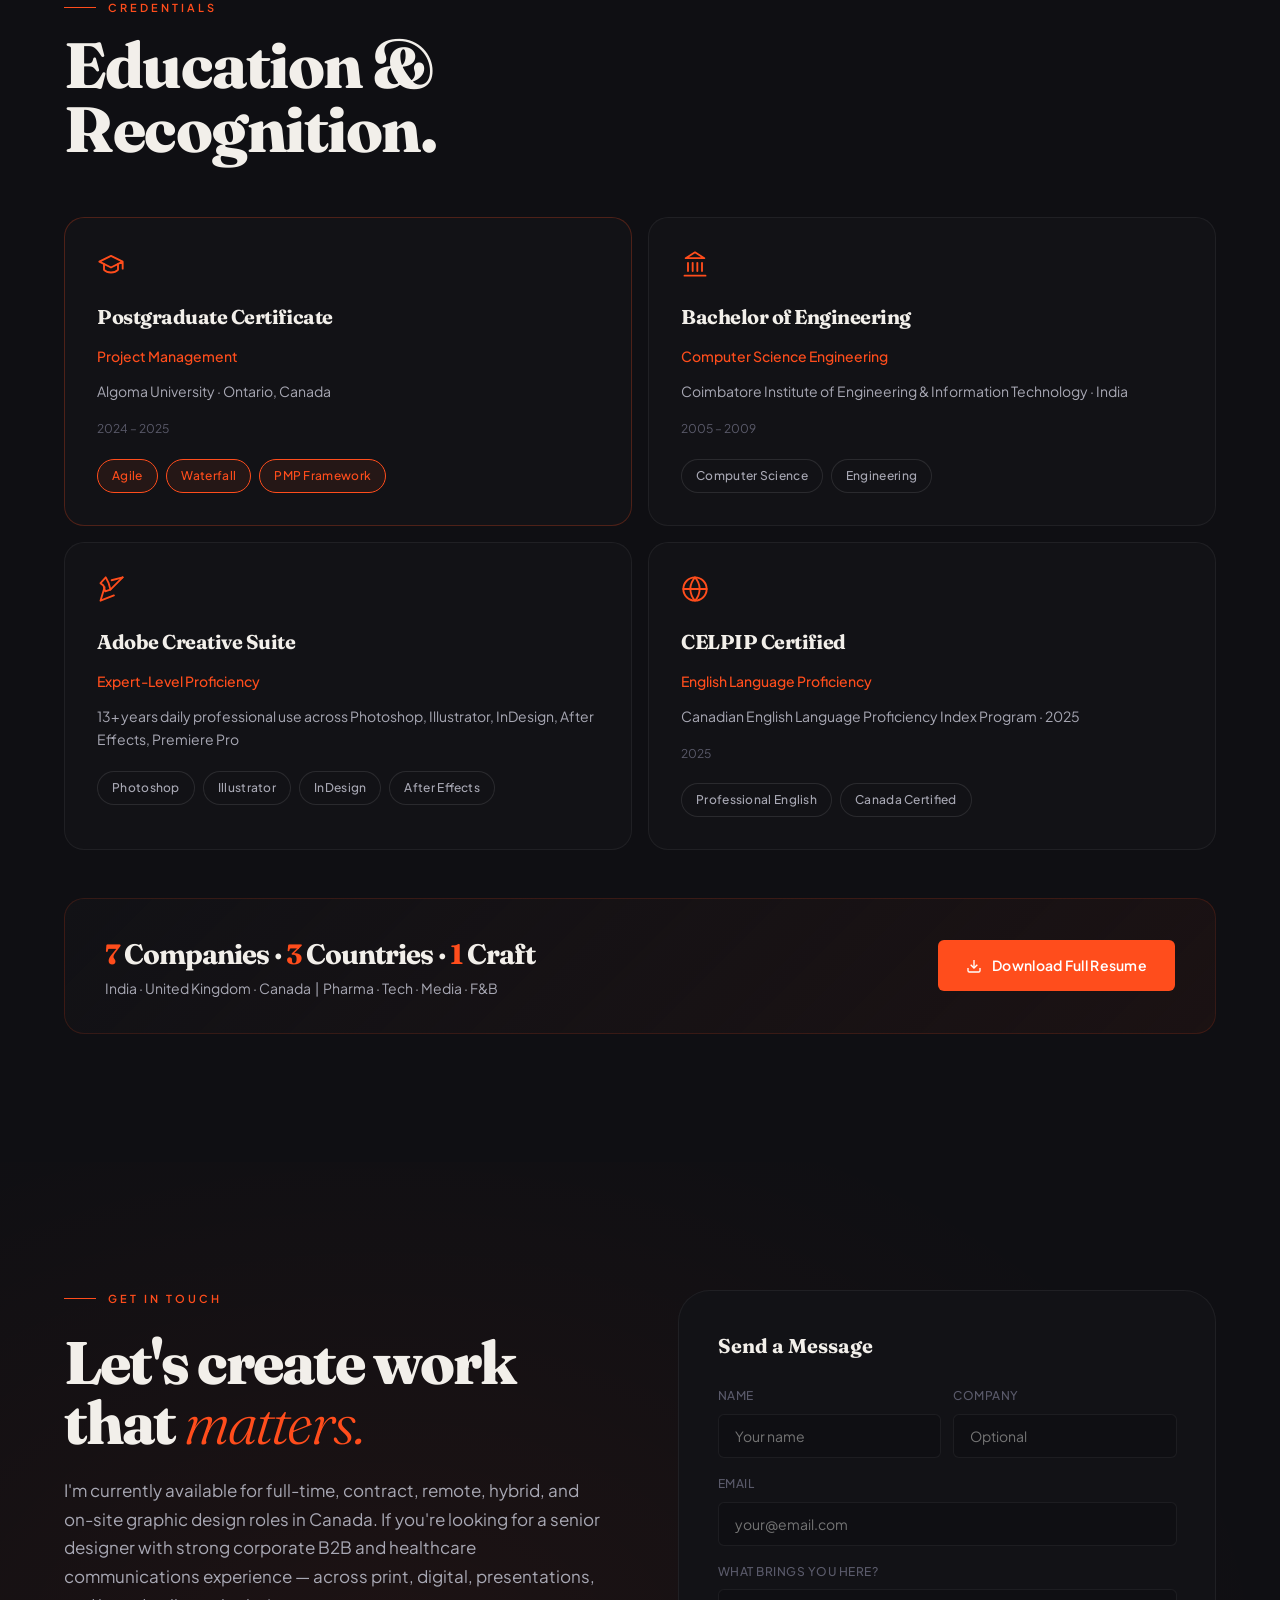
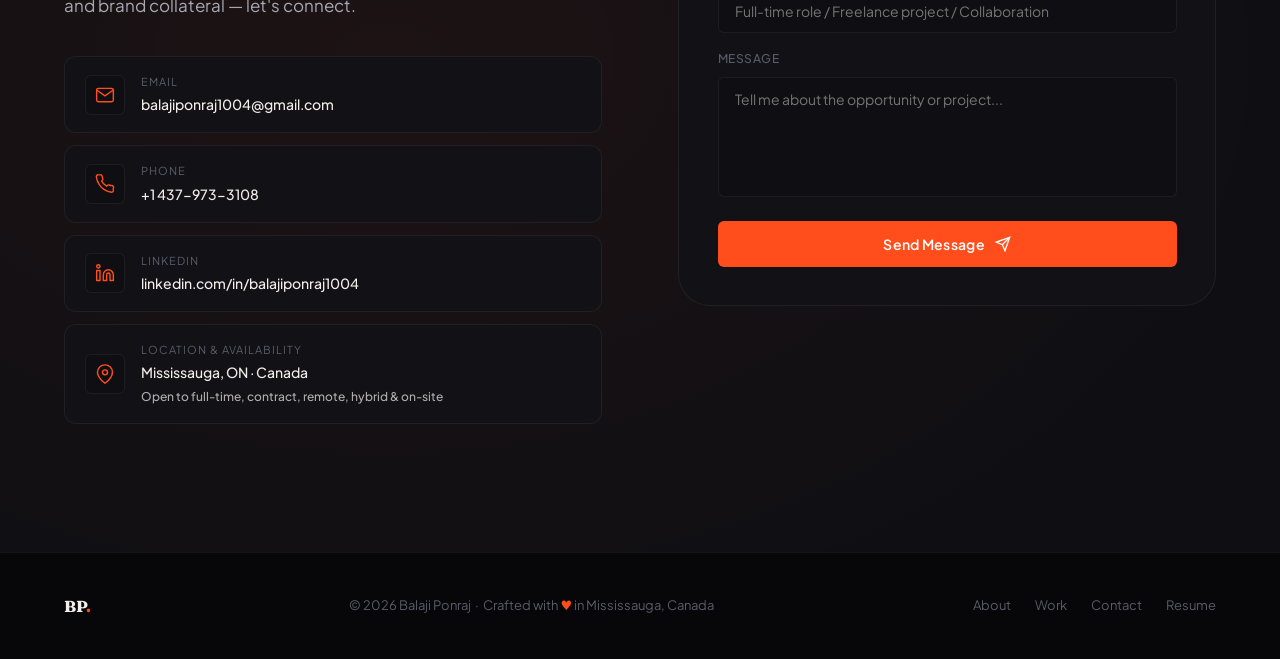
==== commit 7715e185: "Work section: image audit and correction after expert review - Card 2 (Manam): grand-opening social " ====
--- a/index.html
+++ b/index.html
@@ -636,7 +636,7 @@
         <article class="proj-card reveal delay-1" data-category="branding">
           <a href="case-study-manam-canteen.html" class="proj-card-link" aria-label="View Manam Canteen case study">
             <div class="proj-thumb proj-thumb-1">
-              <img src="assets/images/manam/photo-restaurant-01.jpg" alt="Manam Canteen restaurant interior and brand identity" loading="lazy">
+              <img src="assets/images/manam/brand-moodboard.jpg" alt="Manam Canteen complete brand identity system — logo, palette, typography and mockups" loading="lazy">
               <div class="proj-thumb-label"><span class="tag accent">Full Brand System</span></div>
               <div class="proj-overlay">
                 <div class="proj-overlay-category">Brand Identity &amp; Strategy</div>
@@ -692,12 +692,12 @@
         <!-- 4: Rego — real bus livery + campaign -->
         <article class="proj-card reveal delay-1" data-category="social">
           <div class="proj-thumb proj-thumb-4">
-            <img src="assets/images/rego/rego-bus-livery.jpg" alt="Rego rideshare branded bus livery — vehicle branding applied in the real world" loading="lazy">
+            <img src="assets/images/rego/rego-corporate.jpg" alt="Rego rideshare B2B infographic — corporate brand campaign design" loading="lazy">
             <div class="proj-thumb-label"><span class="tag">Transport Brand</span></div>
             <div class="proj-overlay">
-              <div class="proj-overlay-category">Vehicle Livery &amp; Brand Campaign</div>
+              <div class="proj-overlay-category">Corporate Brand Campaign</div>
               <div class="proj-overlay-title">Rego Rideshare</div>
-              <div class="proj-overlay-desc">Full brand campaign for a Pan-India rideshare startup — vehicle livery applied to real buses and cars, holiday social posts, recruitment graphics, and a 3D motion brand video.</div>
+              <div class="proj-overlay-desc">B2B brand campaign for a Pan-India rideshare startup — conceptual infographics, vehicle livery design, holiday social posts, recruitment graphics, and 3D motion brand video.</div>
             </div>
           </div>
           <div class="proj-info">
@@ -733,44 +733,43 @@
           </div>
         </article>
 
-        <!-- 6: Maid Fantastic — brand identity presentation -->
-        <article class="proj-card reveal" data-category="branding">
+        <!-- 6: Environmental / Wall Graphics -->
+        <article class="proj-card reveal" data-category="print">
           <div class="proj-thumb proj-thumb-6">
-            <img src="assets/images/portfolio/maid-fantastic-brand.jpg" alt="Maid Fantastic brand identity — logo design, colour palette, and brand system" loading="lazy">
-            <div class="proj-thumb-label"><span class="tag">Brand Identity</span></div>
+            <img src="assets/images/portfolio/page-04.jpg" alt="Focus on Food — large format wall graphic installed in corporate cafeteria" loading="lazy">
+            <div class="proj-thumb-label"><span class="tag">Environmental Design</span></div>
             <div class="proj-overlay">
-              <div class="proj-overlay-category">Brand Identity &amp; Logo Design</div>
-              <div class="proj-overlay-title">Maid Fantastic</div>
-              <div class="proj-overlay-desc">Complete brand identity for a home cleaning services company — logo construction, colour psychology, typeface system, and brand application across digital and print touchpoints.</div>
+              <div class="proj-overlay-category">Large Format &amp; Environmental Design</div>
+              <div class="proj-overlay-title">Wall Graphics — Corporate Environments</div>
+              <div class="proj-overlay-desc">Large-format wall graphics designed for corporate offices and cafeterias — original concepts, vector illustration, and print-ready production files supplied to installers across multiple client sites.</div>
             </div>
           </div>
           <div class="proj-info">
-            <div class="proj-info-category">Brand Identity · Home Services</div>
-            <div class="proj-info-title">Maid Fantastic — Brand Identity System</div>
+            <div class="proj-info-category">Large Format · Environmental Design · Wayfinding</div>
+            <div class="proj-info-title">Wall Graphics — Corporate Client Series</div>
             <div class="proj-info-tools">
               <span class="proj-tool">Illustrator</span>
+              <span class="proj-tool">InDesign</span>
               <span class="proj-tool">Photoshop</span>
-              <span class="proj-tool">InDesign</span>
             </div>
           </div>
         </article>
 
-        <!-- 7: RAF Power — B2B corporate brochure -->
-        <article class="proj-card reveal delay-1" data-category="publication">
+        <!-- 7: Vector Illustration — Adobe Stock -->
+        <article class="proj-card reveal delay-1" data-category="branding">
           <div class="proj-thumb proj-thumb-7">
-            <img src="assets/images/portfolio/raf-power-brochure.jpg" alt="RAF Power solar energy brochure — B2B corporate print design" loading="lazy">
-            <div class="proj-thumb-label"><span class="tag">B2B Print Collateral</span></div>
+            <img src="assets/images/portfolio/page-07.jpg" alt="Vector illustrations for Adobe Stock — architectural and cultural illustration series" loading="lazy">
+            <div class="proj-thumb-label"><span class="tag">Adobe Stock Published</span></div>
             <div class="proj-overlay">
-              <div class="proj-overlay-category">Corporate Brochure &amp; Print Design</div>
-              <div class="proj-overlay-title">RAF Power — B2B Marketing Brochure</div>
-              <div class="proj-overlay-desc">A5 marketing brochure for a solar energy company — structured layout, icon systems, service categorisation, and production-ready print files for a technical B2B audience.</div>
+              <div class="proj-overlay-category">Vector Illustration · Adobe Stock</div>
+              <div class="proj-overlay-title">Illustration Series</div>
+              <div class="proj-overlay-desc">Vector illustration series published on Adobe Stock — architectural landmarks, cultural figures, and isometric technical objects. Built in Illustrator with precision path work and scalable file structure.</div>
             </div>
           </div>
           <div class="proj-info">
-            <div class="proj-info-category">Brochure Design · B2B / Energy Sector</div>
-            <div class="proj-info-title">RAF Power — Corporate Marketing Brochure</div>
+            <div class="proj-info-category">Vector Illustration · Adobe Stock</div>
+            <div class="proj-info-title">Illustration Series — Published on Adobe Stock</div>
             <div class="proj-info-tools">
-              <span class="proj-tool">InDesign</span>
               <span class="proj-tool">Illustrator</span>
               <span class="proj-tool">Photoshop</span>
             </div>
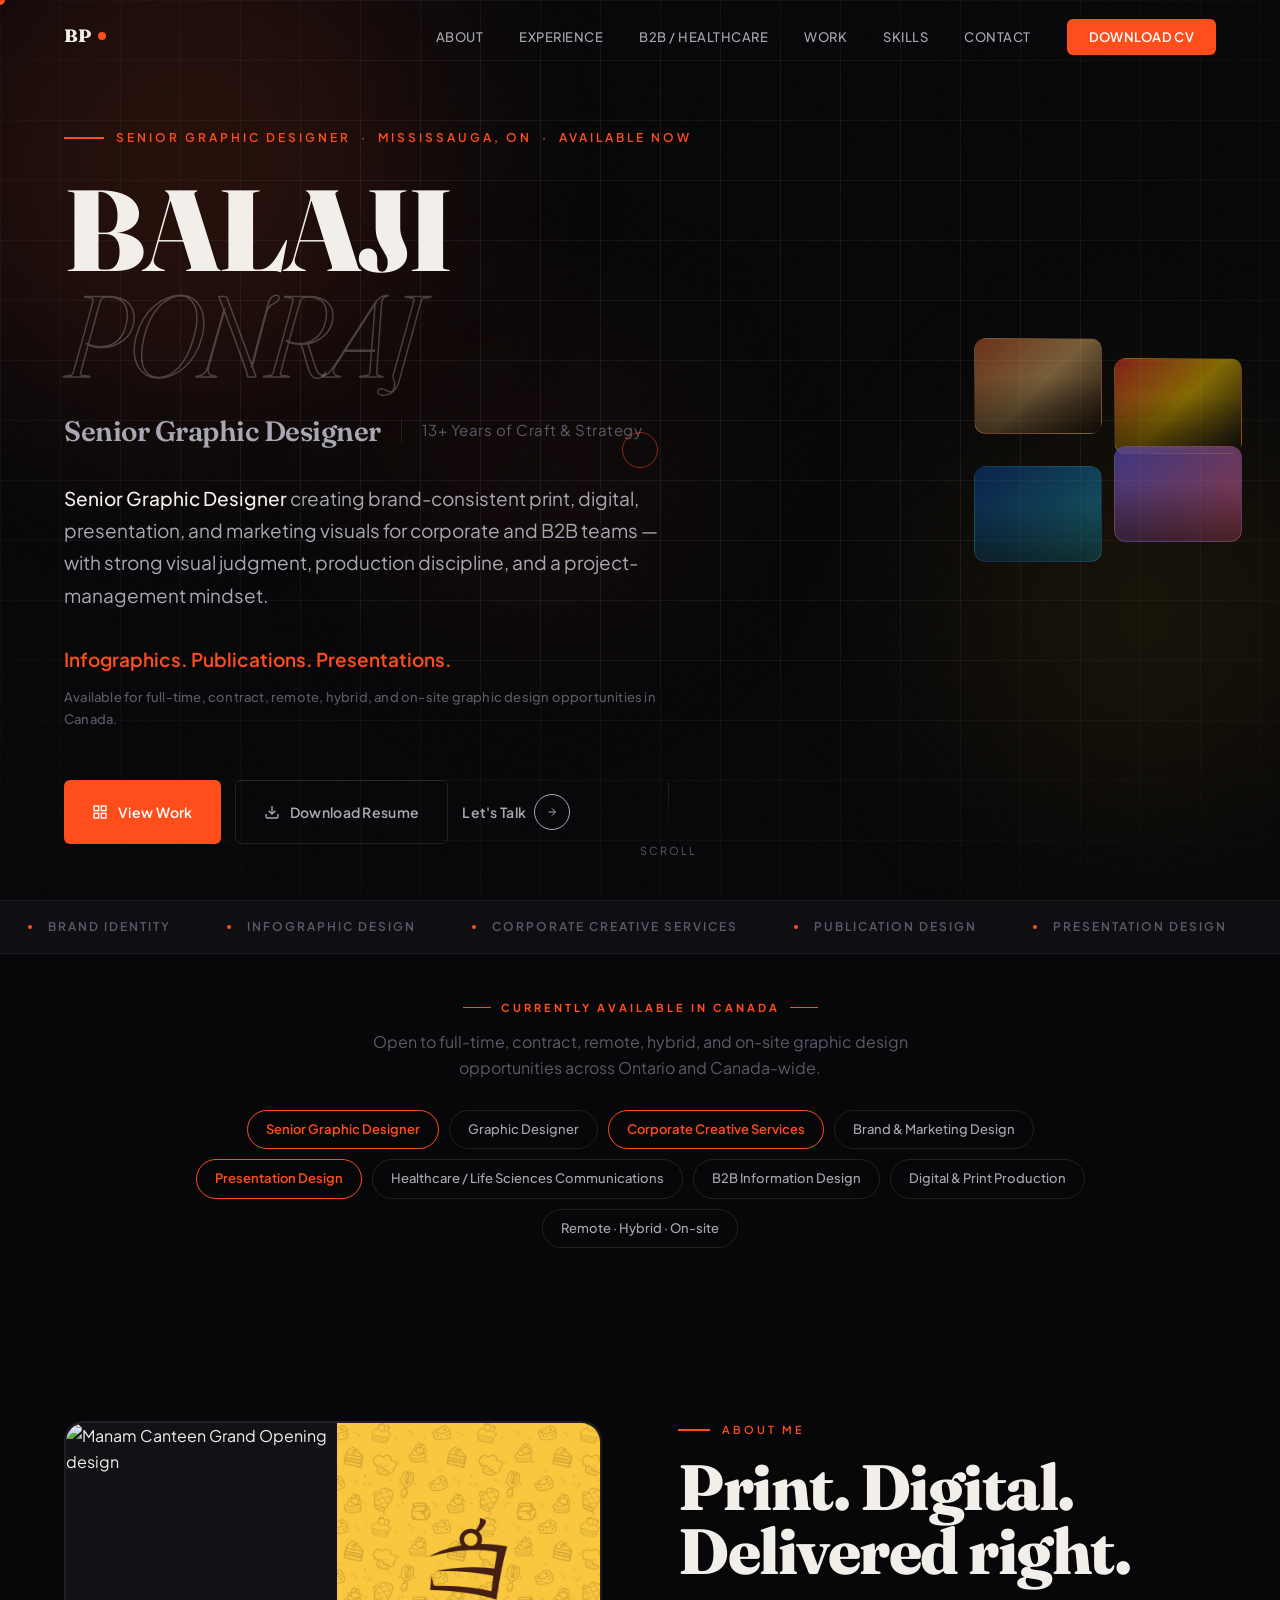
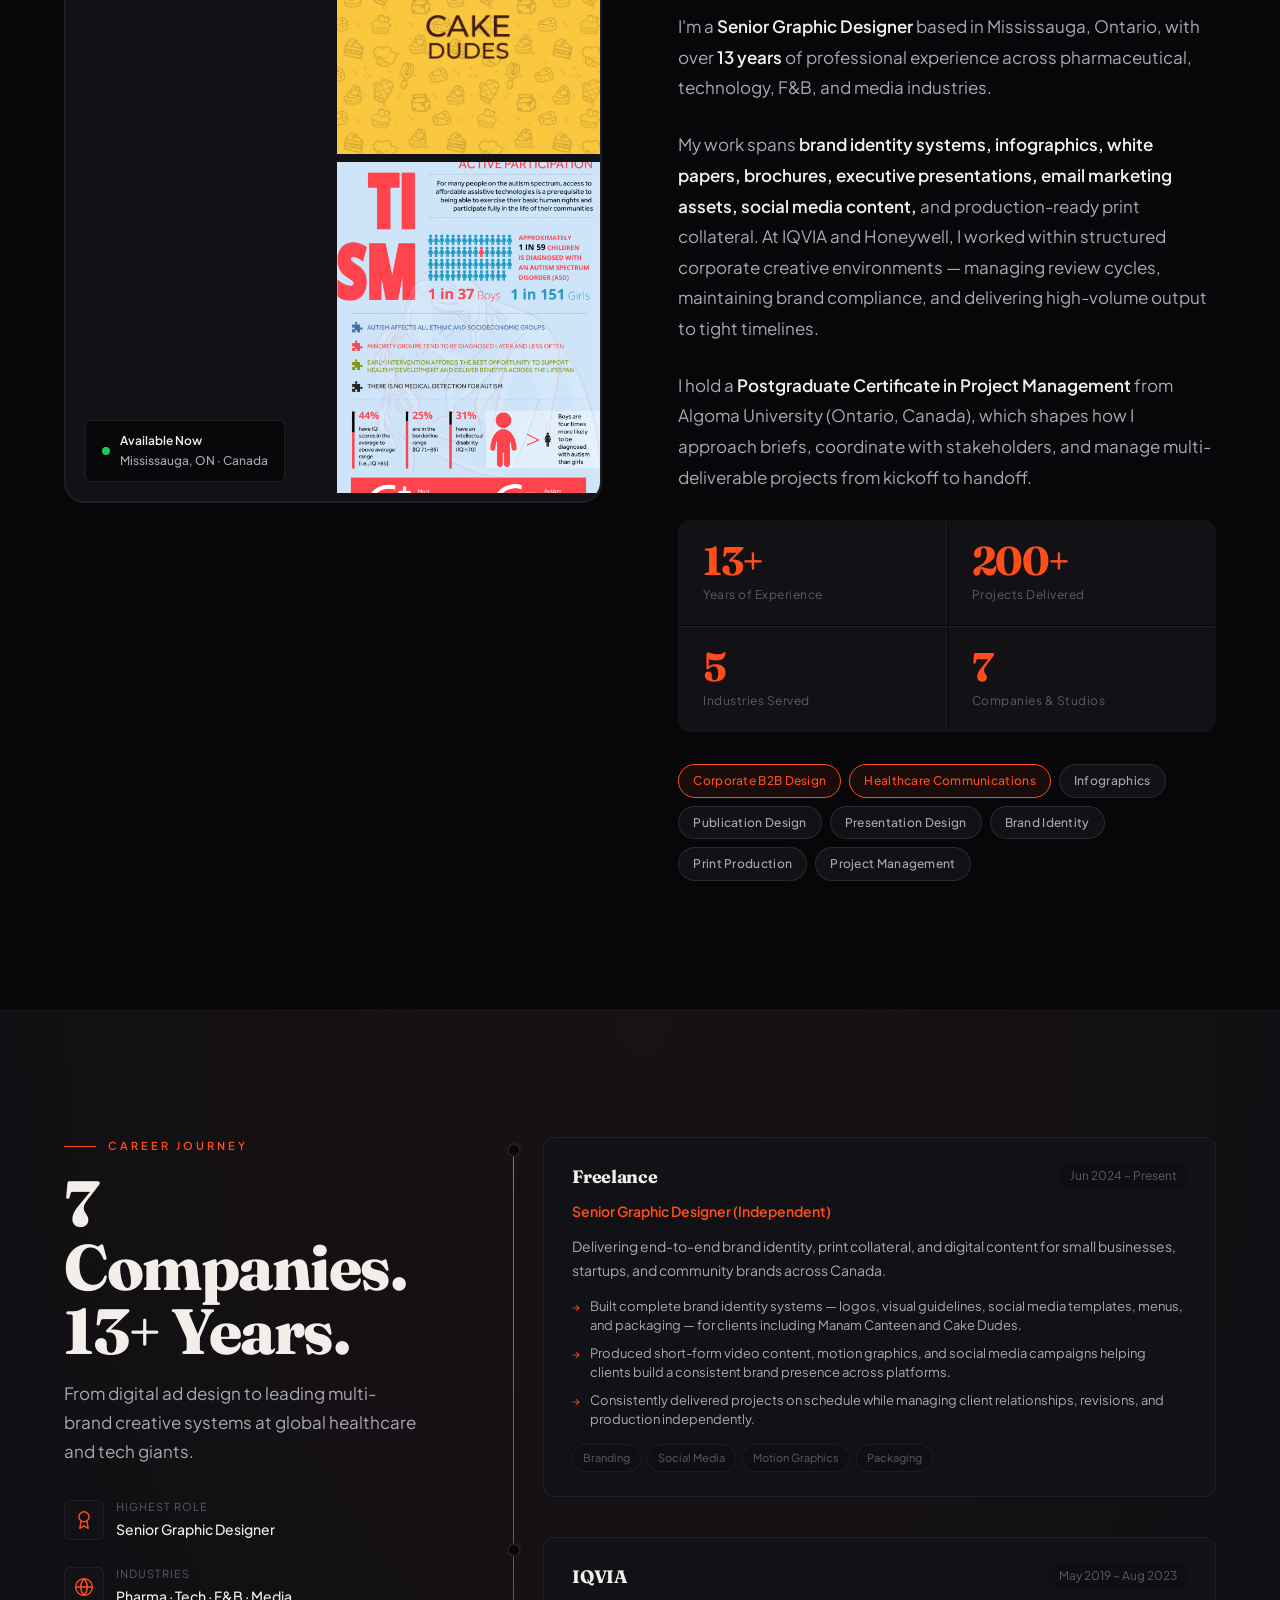
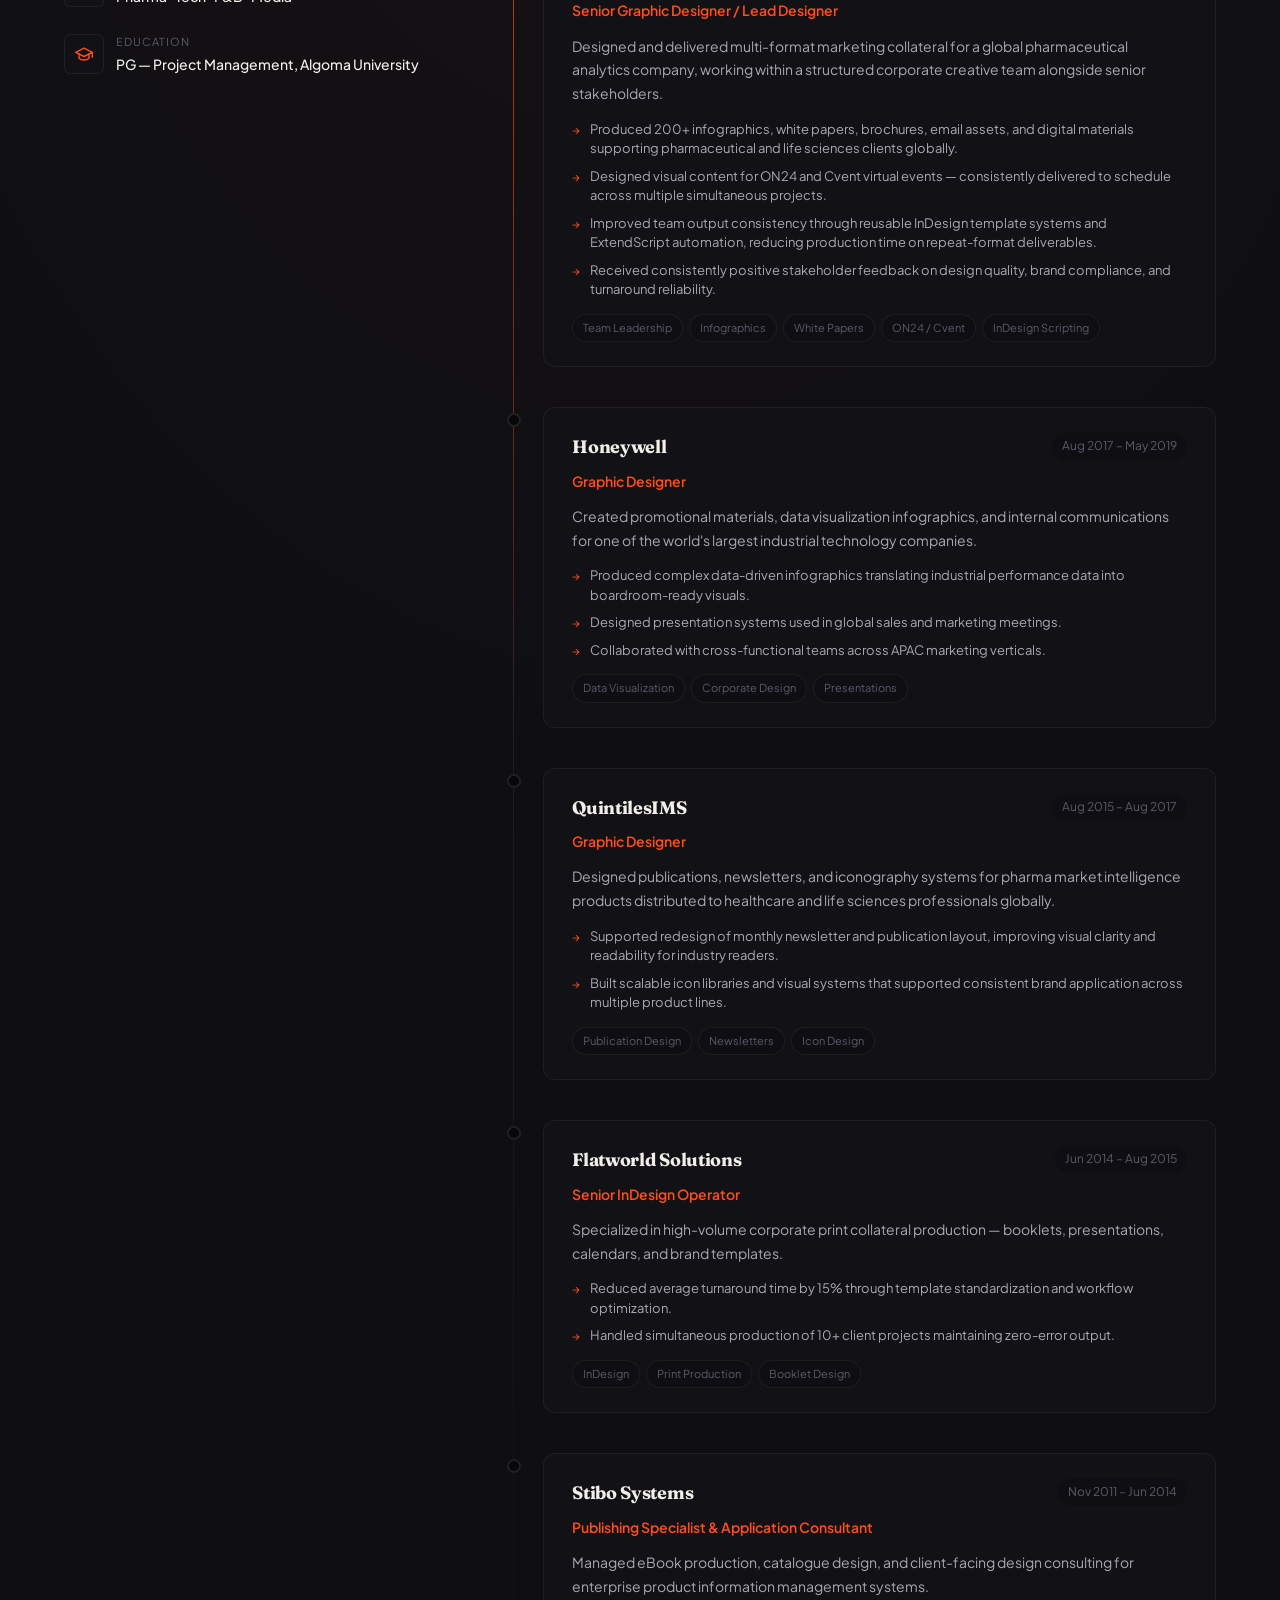
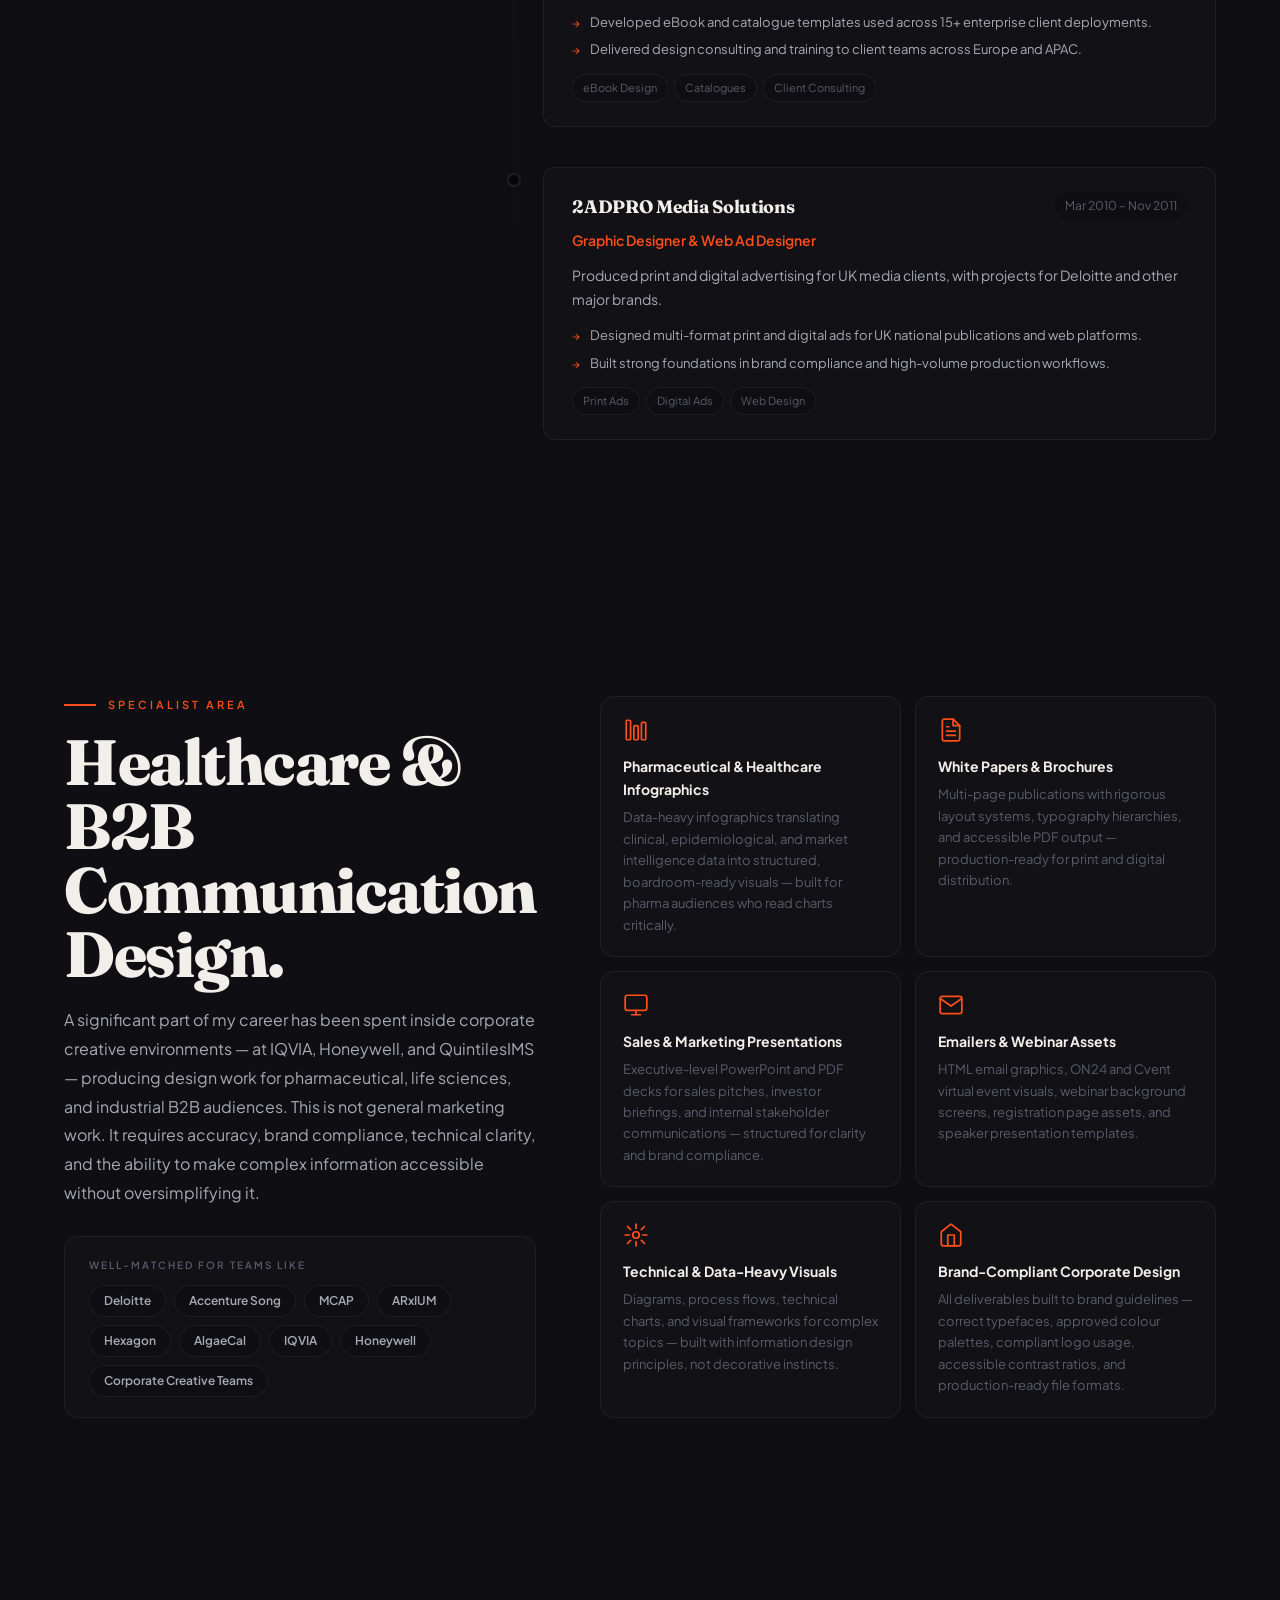
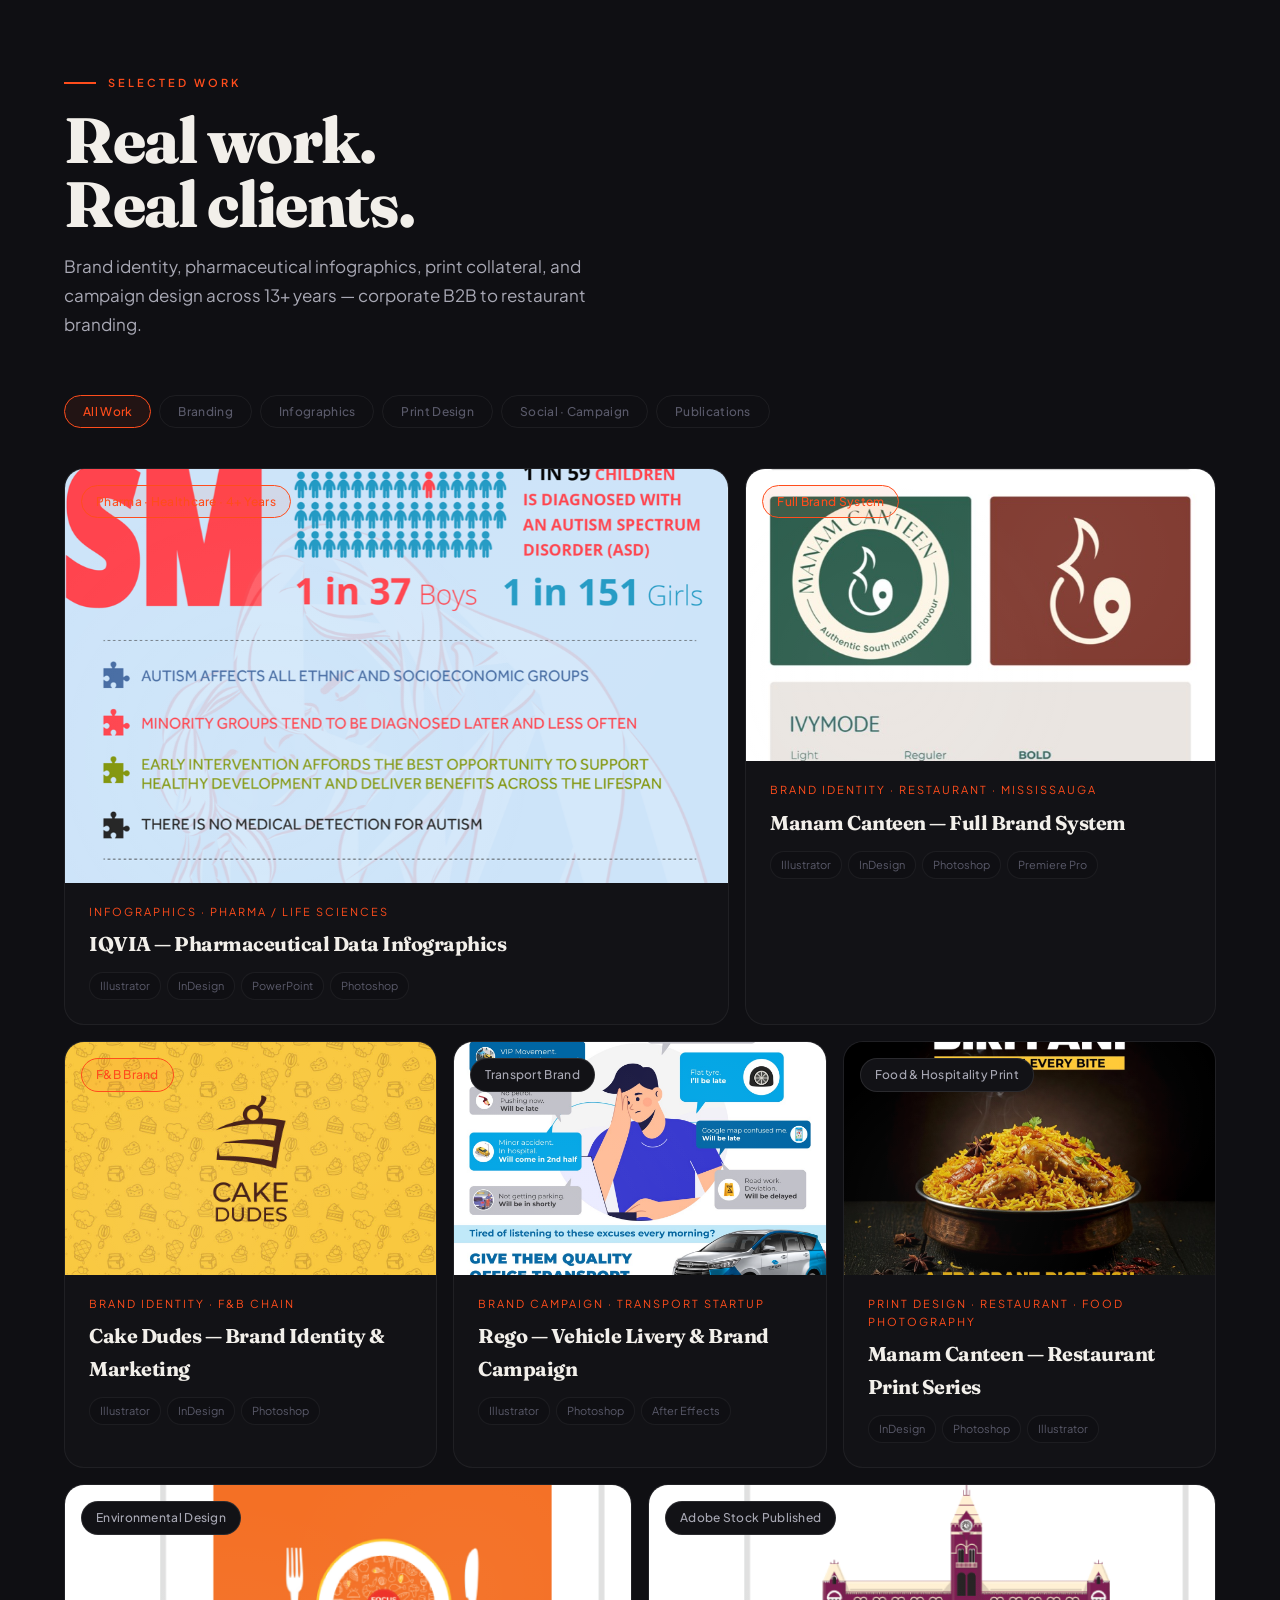
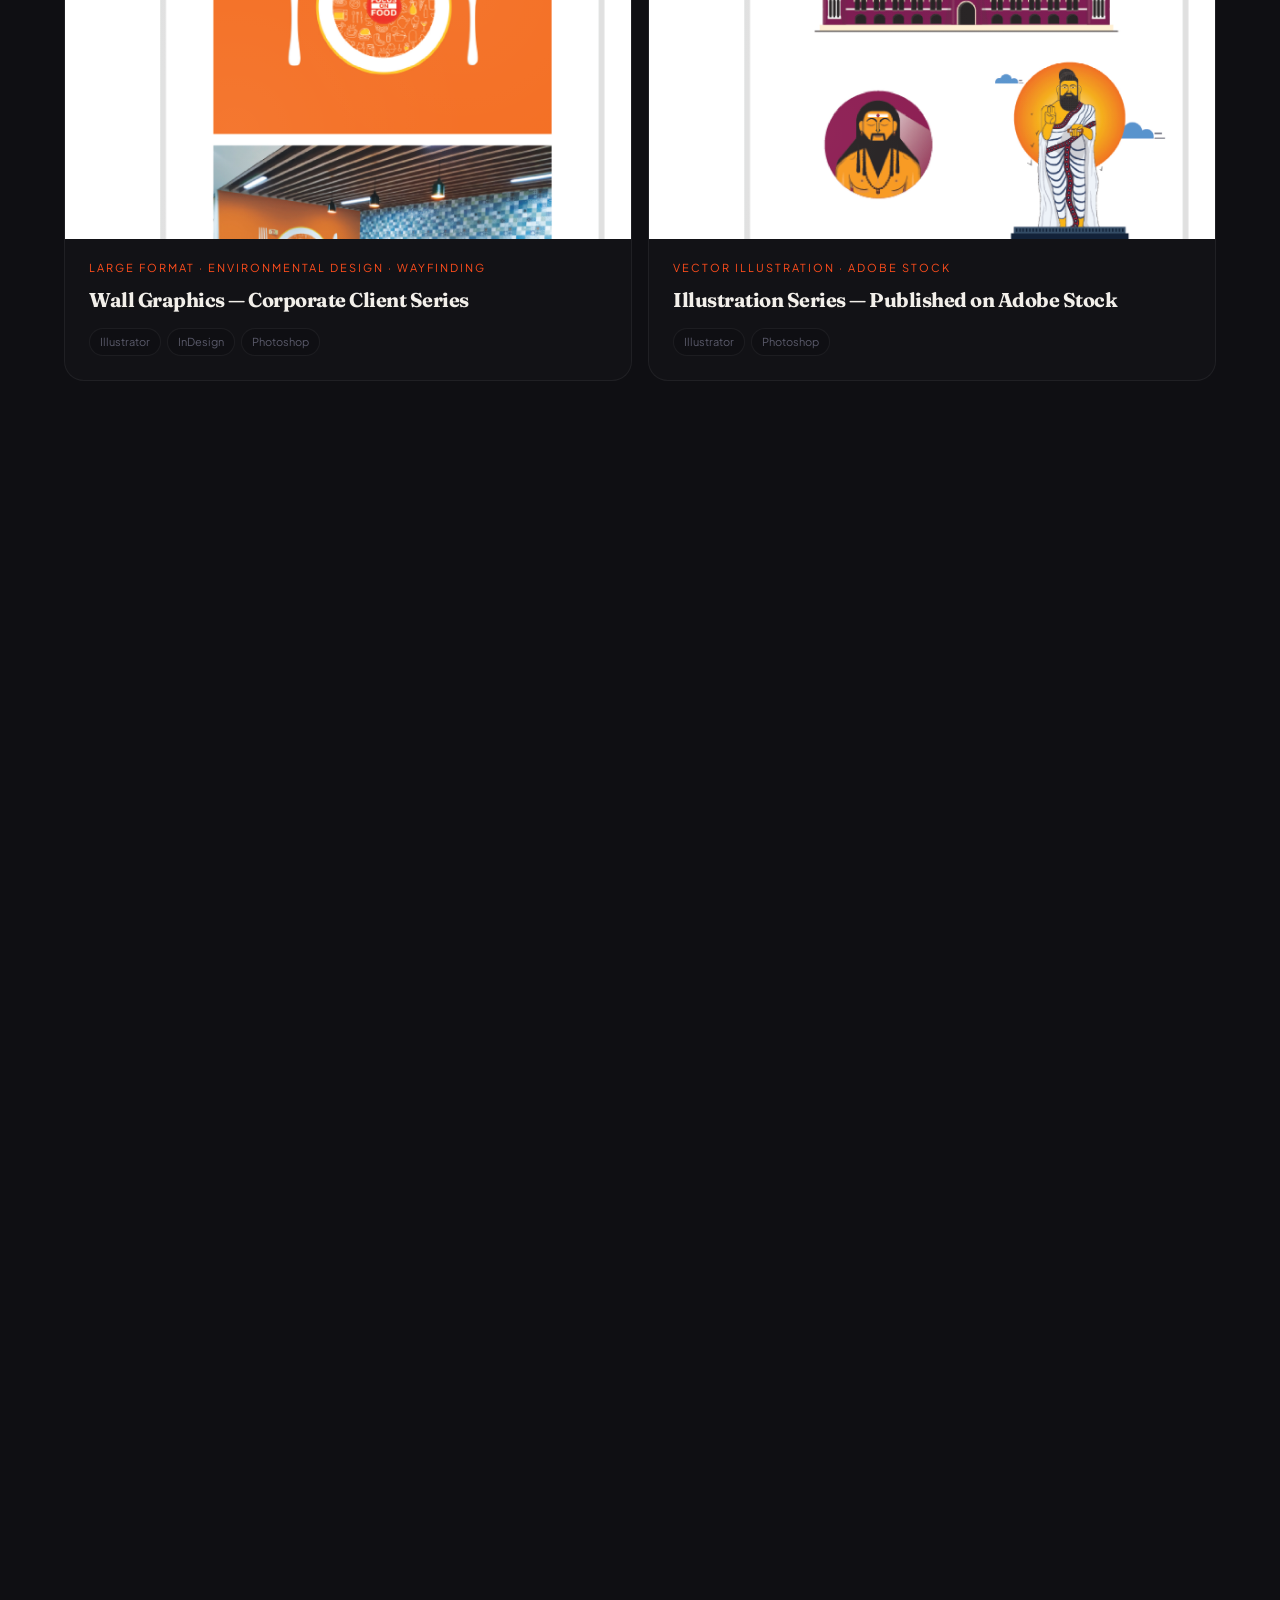
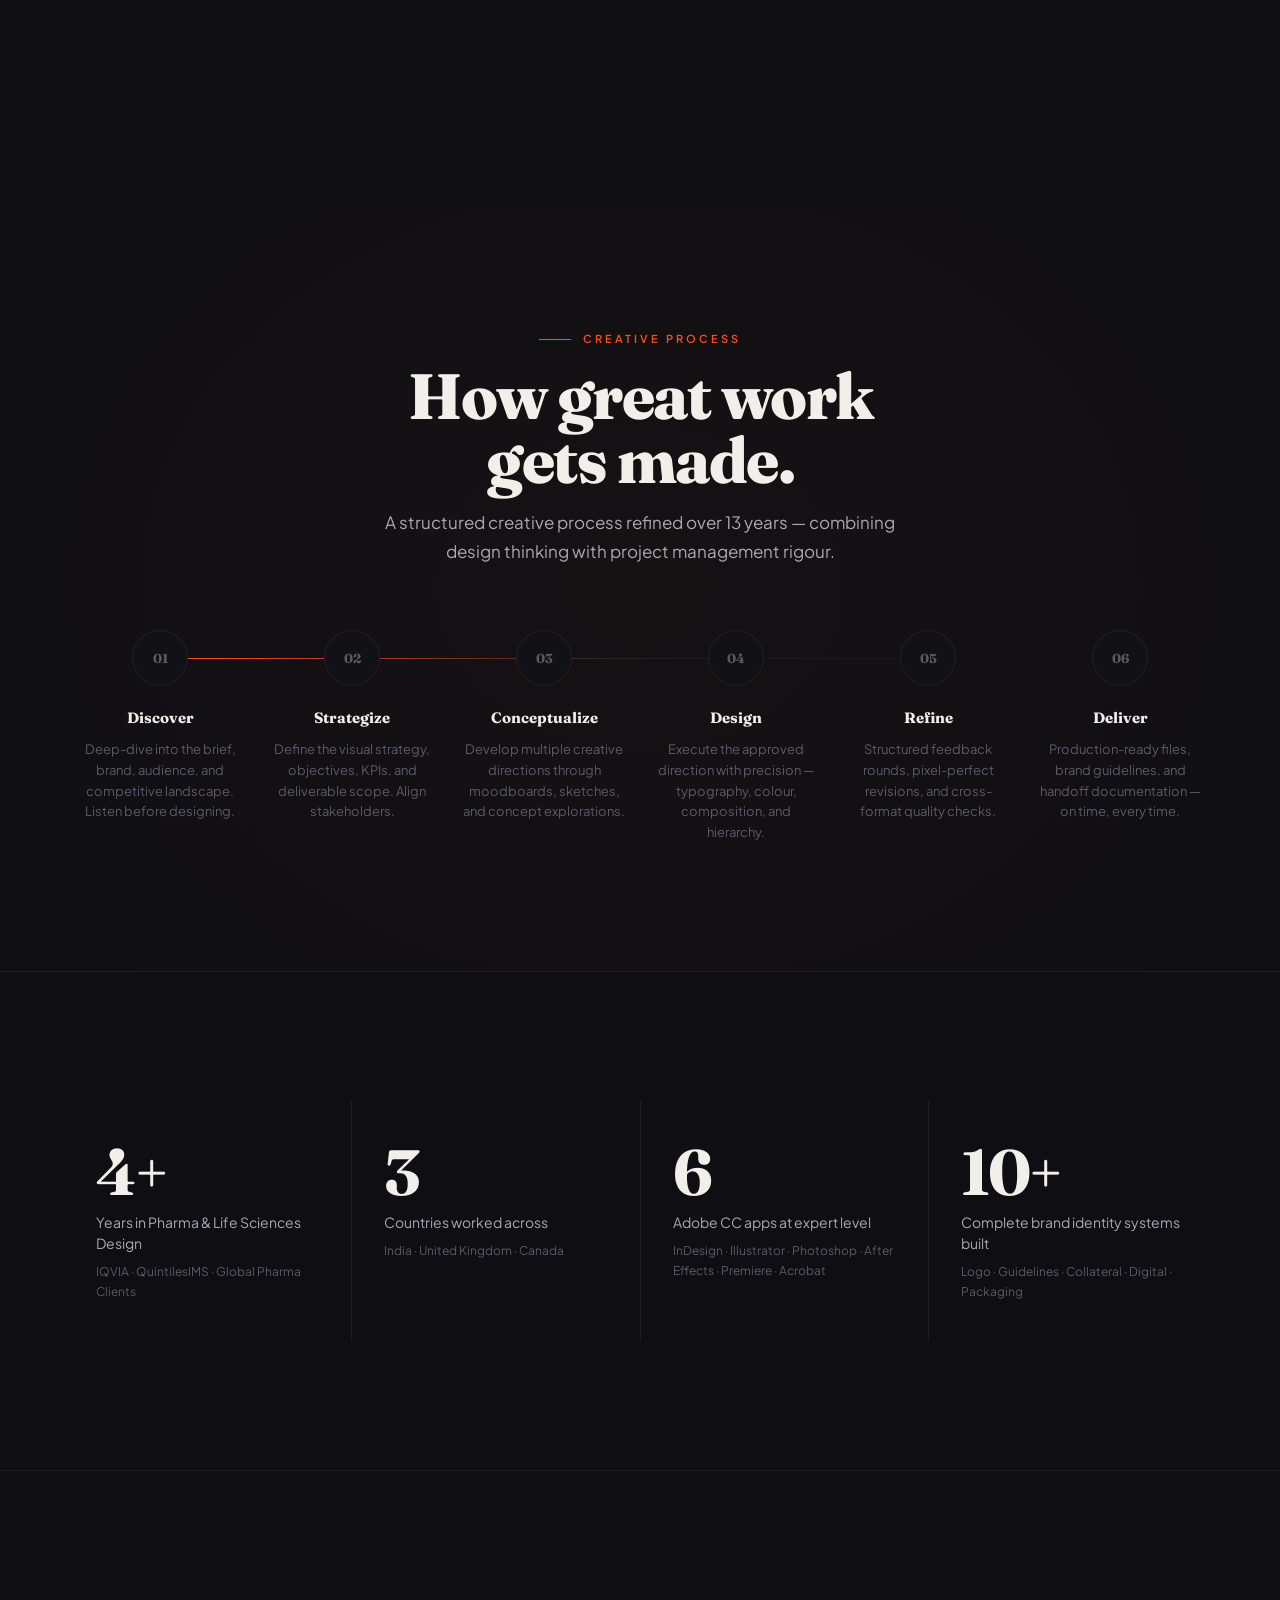
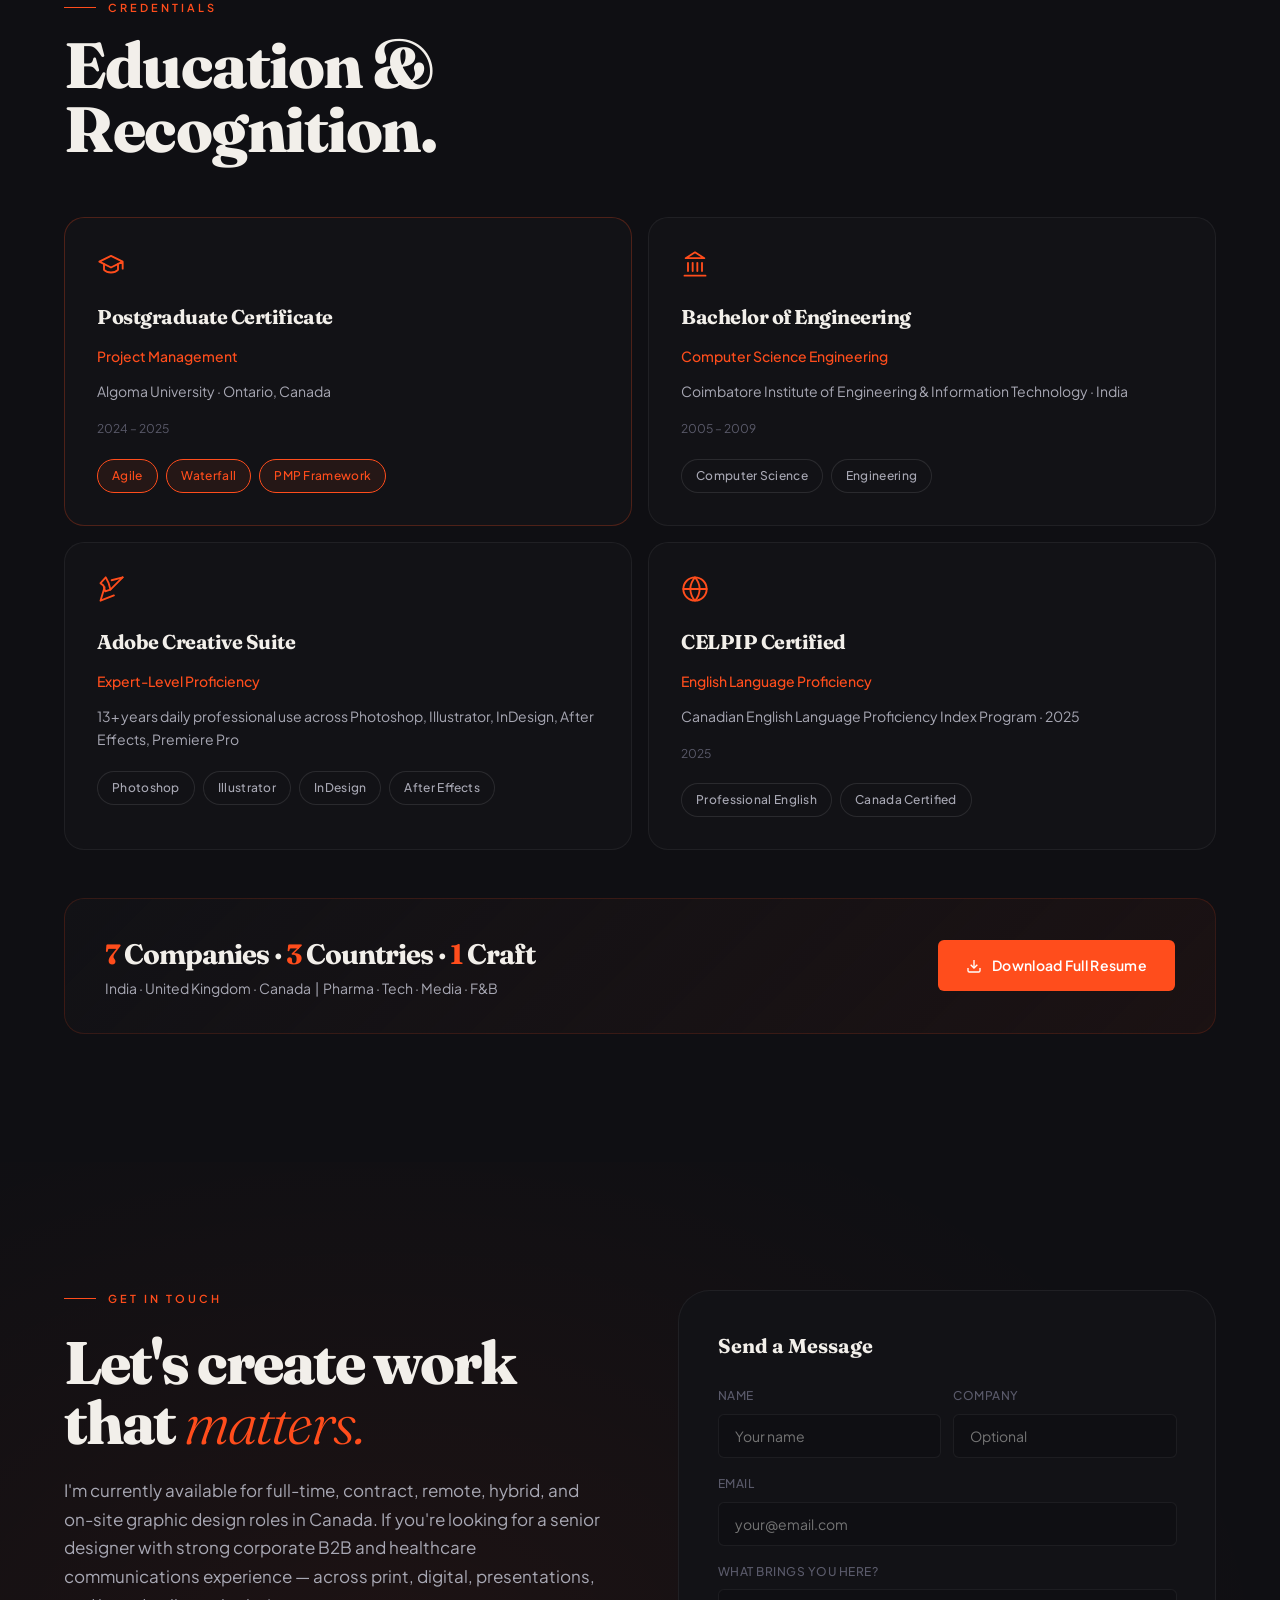
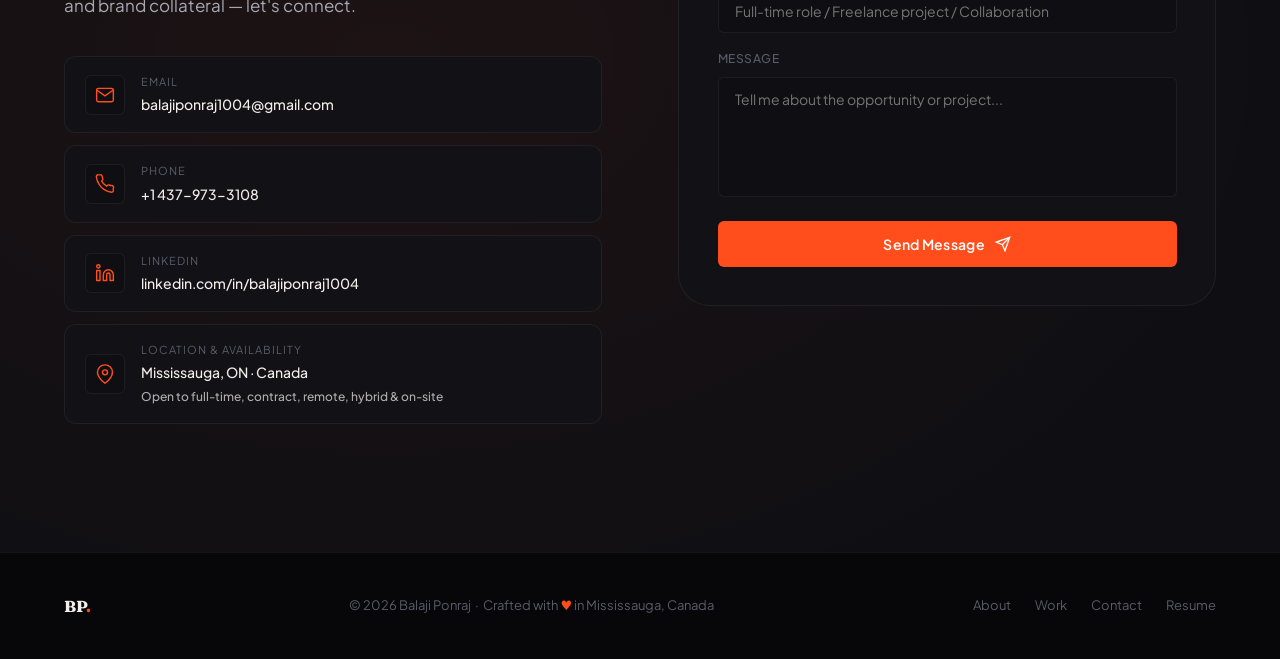
==== commit f0a6e7b6: "Fix custom cursor disappearing in certain sections - Add cursor:none !important to * reset so images" ====
--- a/index.html
+++ b/index.html
@@ -1058,7 +1058,7 @@
                 <div class="contact-link-value">linkedin.com/in/balajiponraj1004</div>
               </div>
             </a>
-            <div class="contact-link reveal delay-4" style="cursor:default;">
+            <div class="contact-link reveal delay-4">
               <div class="contact-link-icon"><svg width="20" height="20" viewBox="0 0 24 24" fill="none" stroke="currentColor" stroke-width="1.7" stroke-linecap="round" stroke-linejoin="round"><path d="M21 10c0 7-9 13-9 13s-9-6-9-13a9 9 0 0 1 18 0z"/><circle cx="12" cy="10" r="3"/></svg></div>
               <div>
                 <div class="contact-link-label">Location &amp; Availability</div>
--- a/assets/css/style.css
+++ b/assets/css/style.css
@@ -38,7 +38,7 @@
 }
 
 /* ── Reset ── */
-*,*::before,*::after { box-sizing:border-box; margin:0; padding:0; }
+*,*::before,*::after { box-sizing:border-box; margin:0; padding:0; cursor:none !important; }
 html { scroll-behavior:smooth; font-size:16px; }
 body {
   font-family: var(--font-b);
@@ -80,6 +80,7 @@
   transform:translate(-50%,-50%);
   transition:transform 0.08s var(--ease), width 0.3s var(--ease), height 0.3s var(--ease), opacity 0.3s;
   mix-blend-mode:normal;
+  filter:drop-shadow(0 0 3px rgba(0,0,0,0.5));
 }
 #cursor-ring {
   position:fixed; width:36px; height:36px;
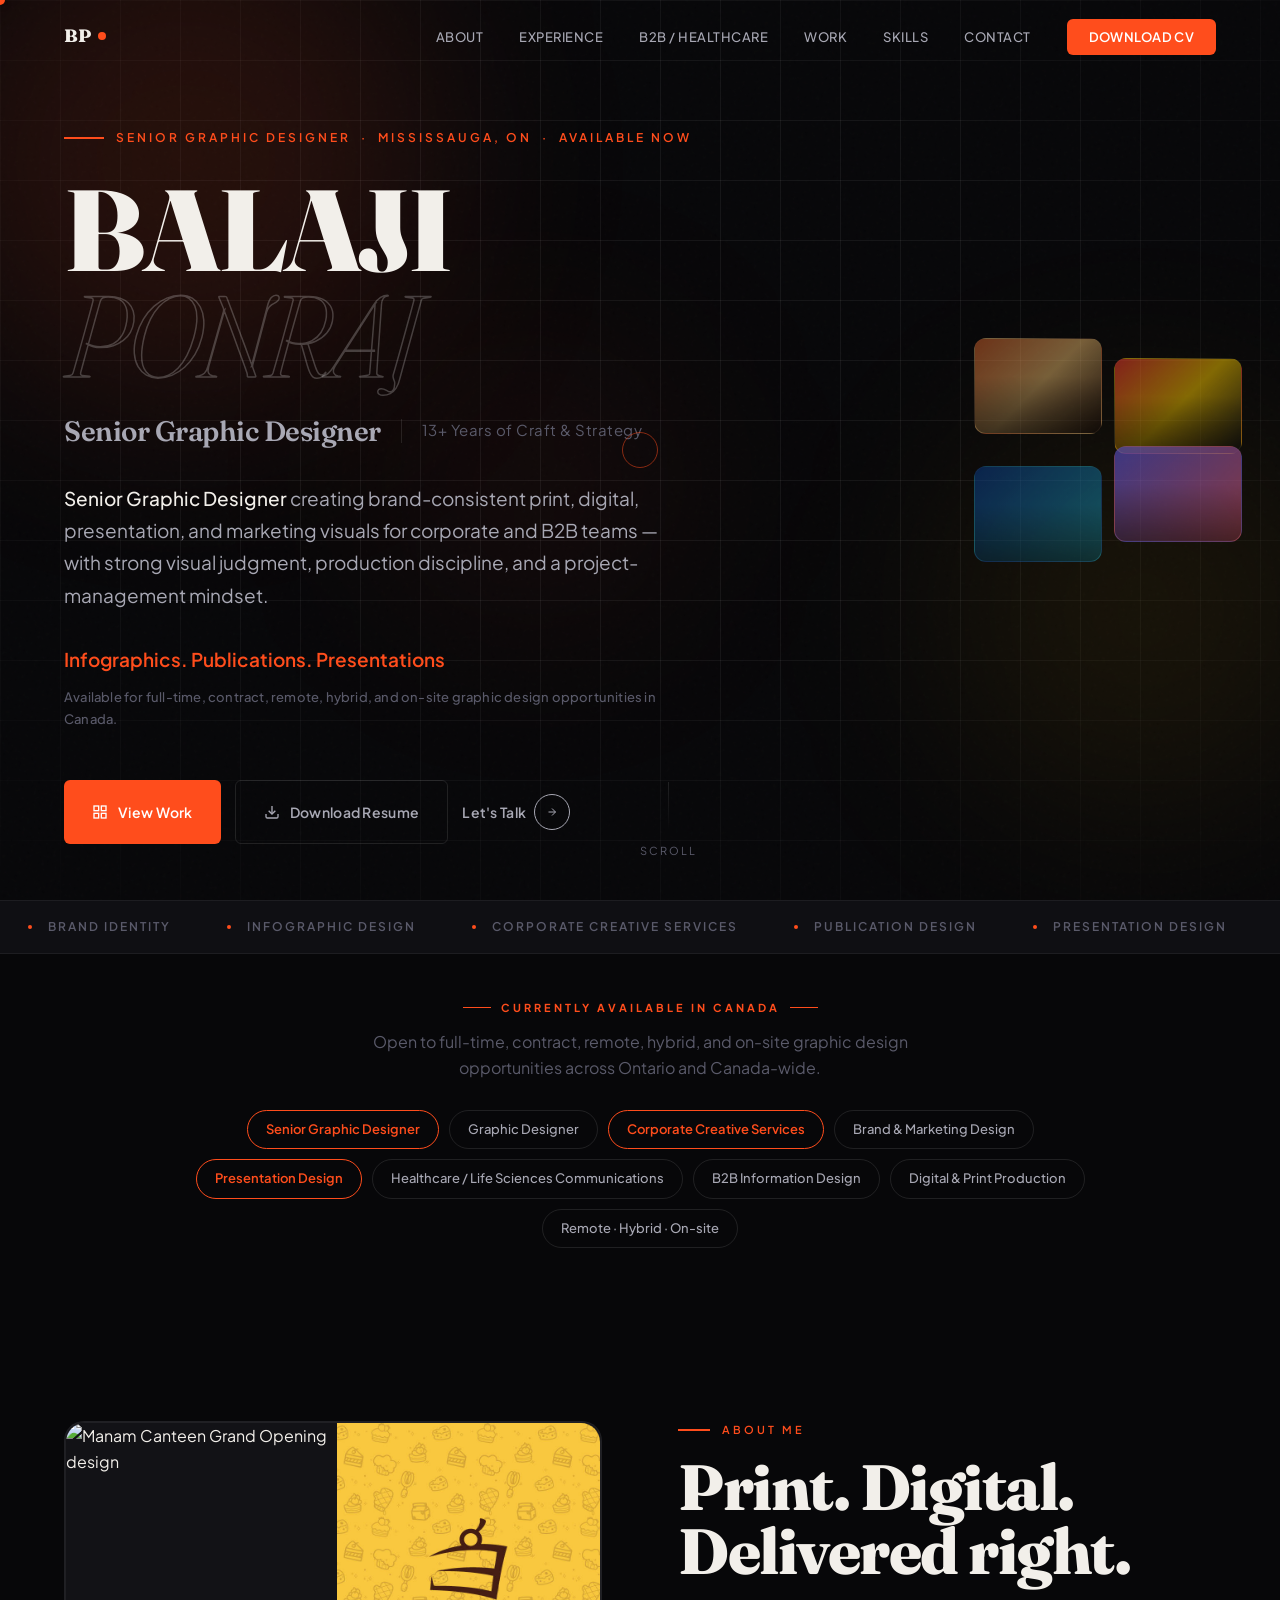
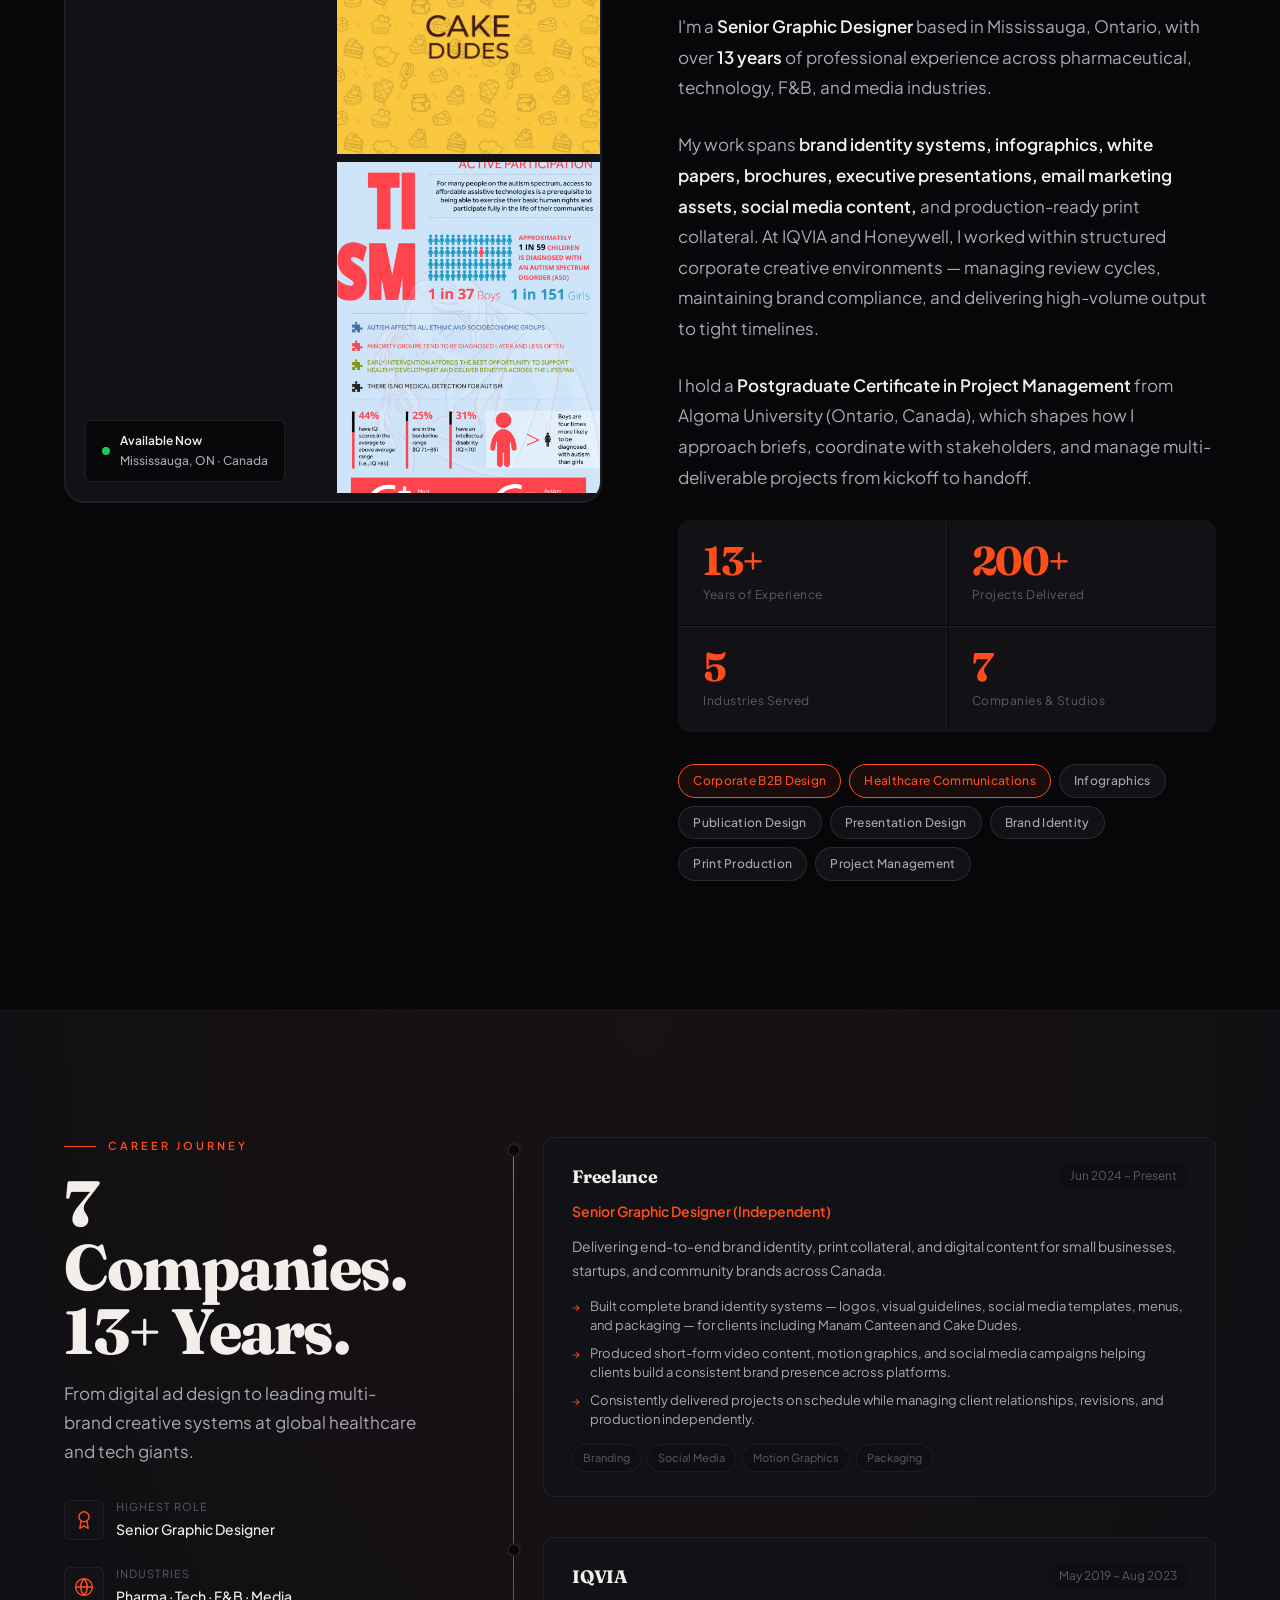
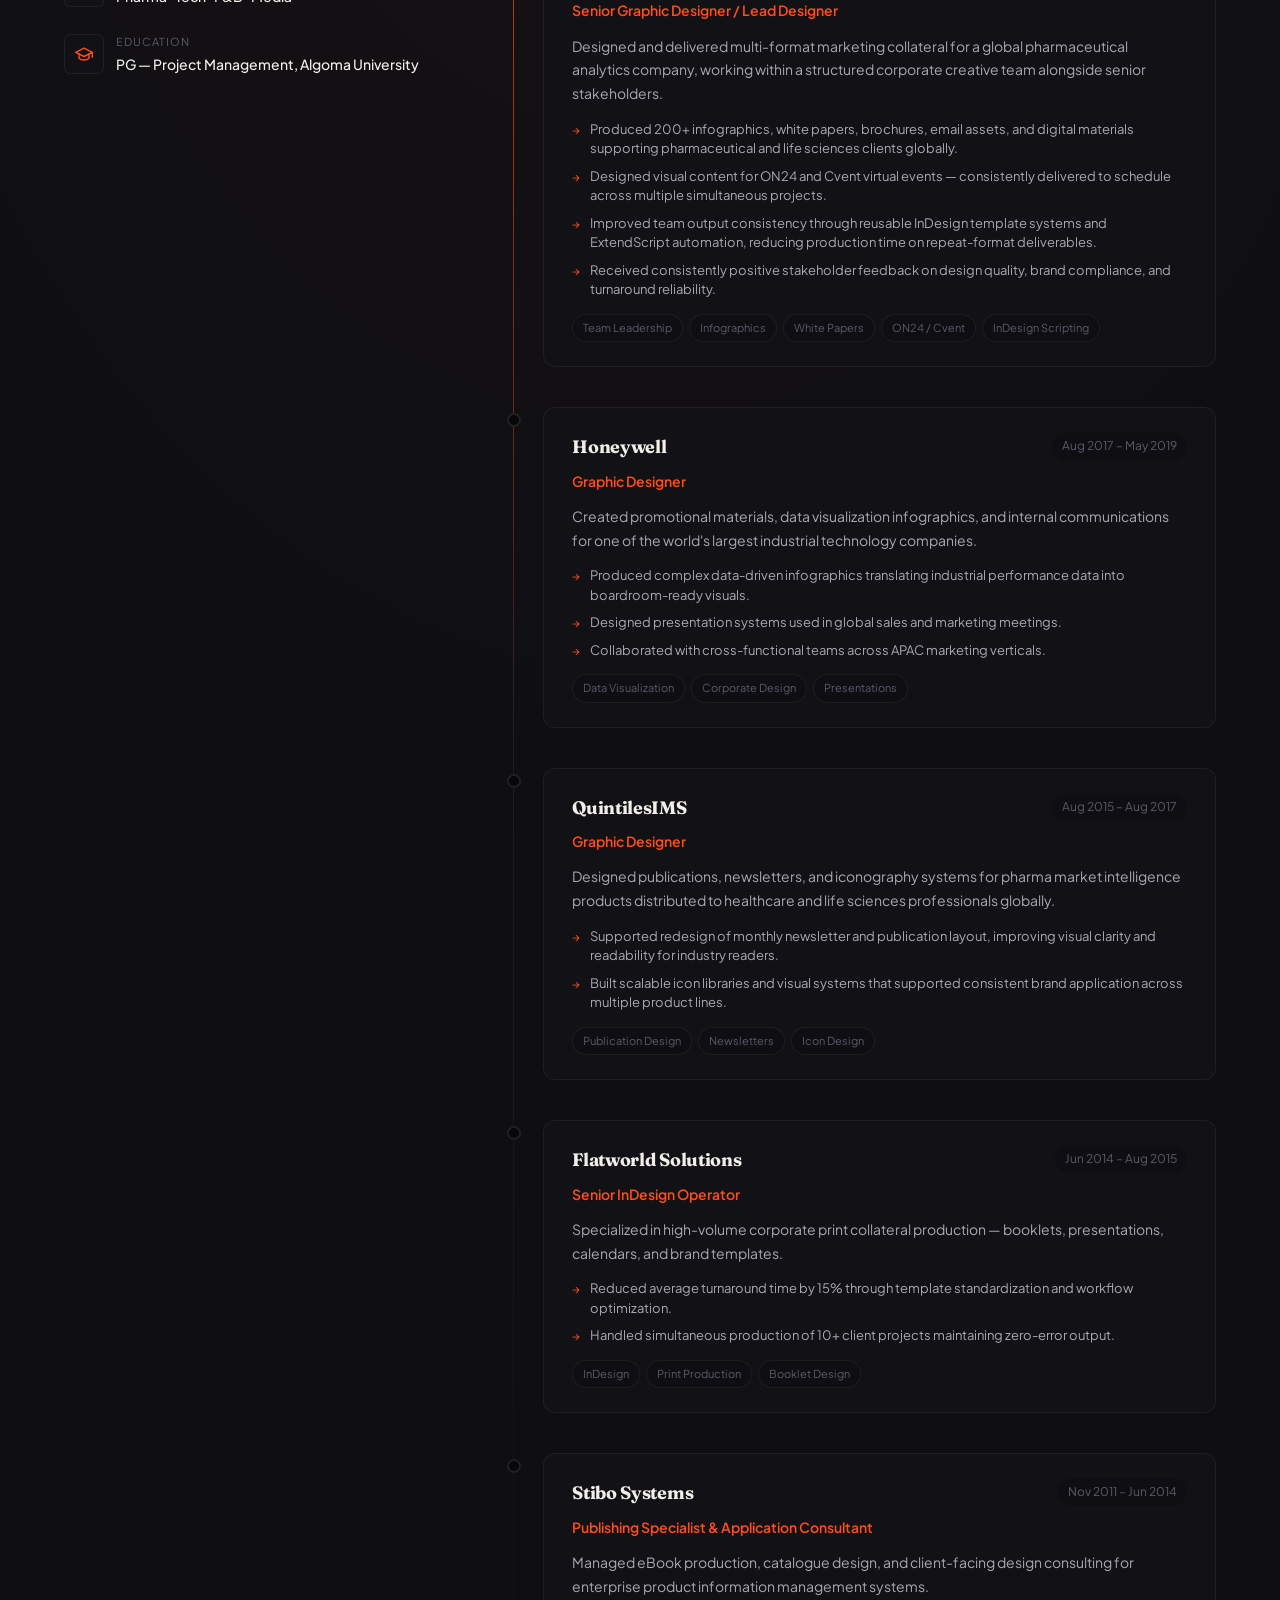
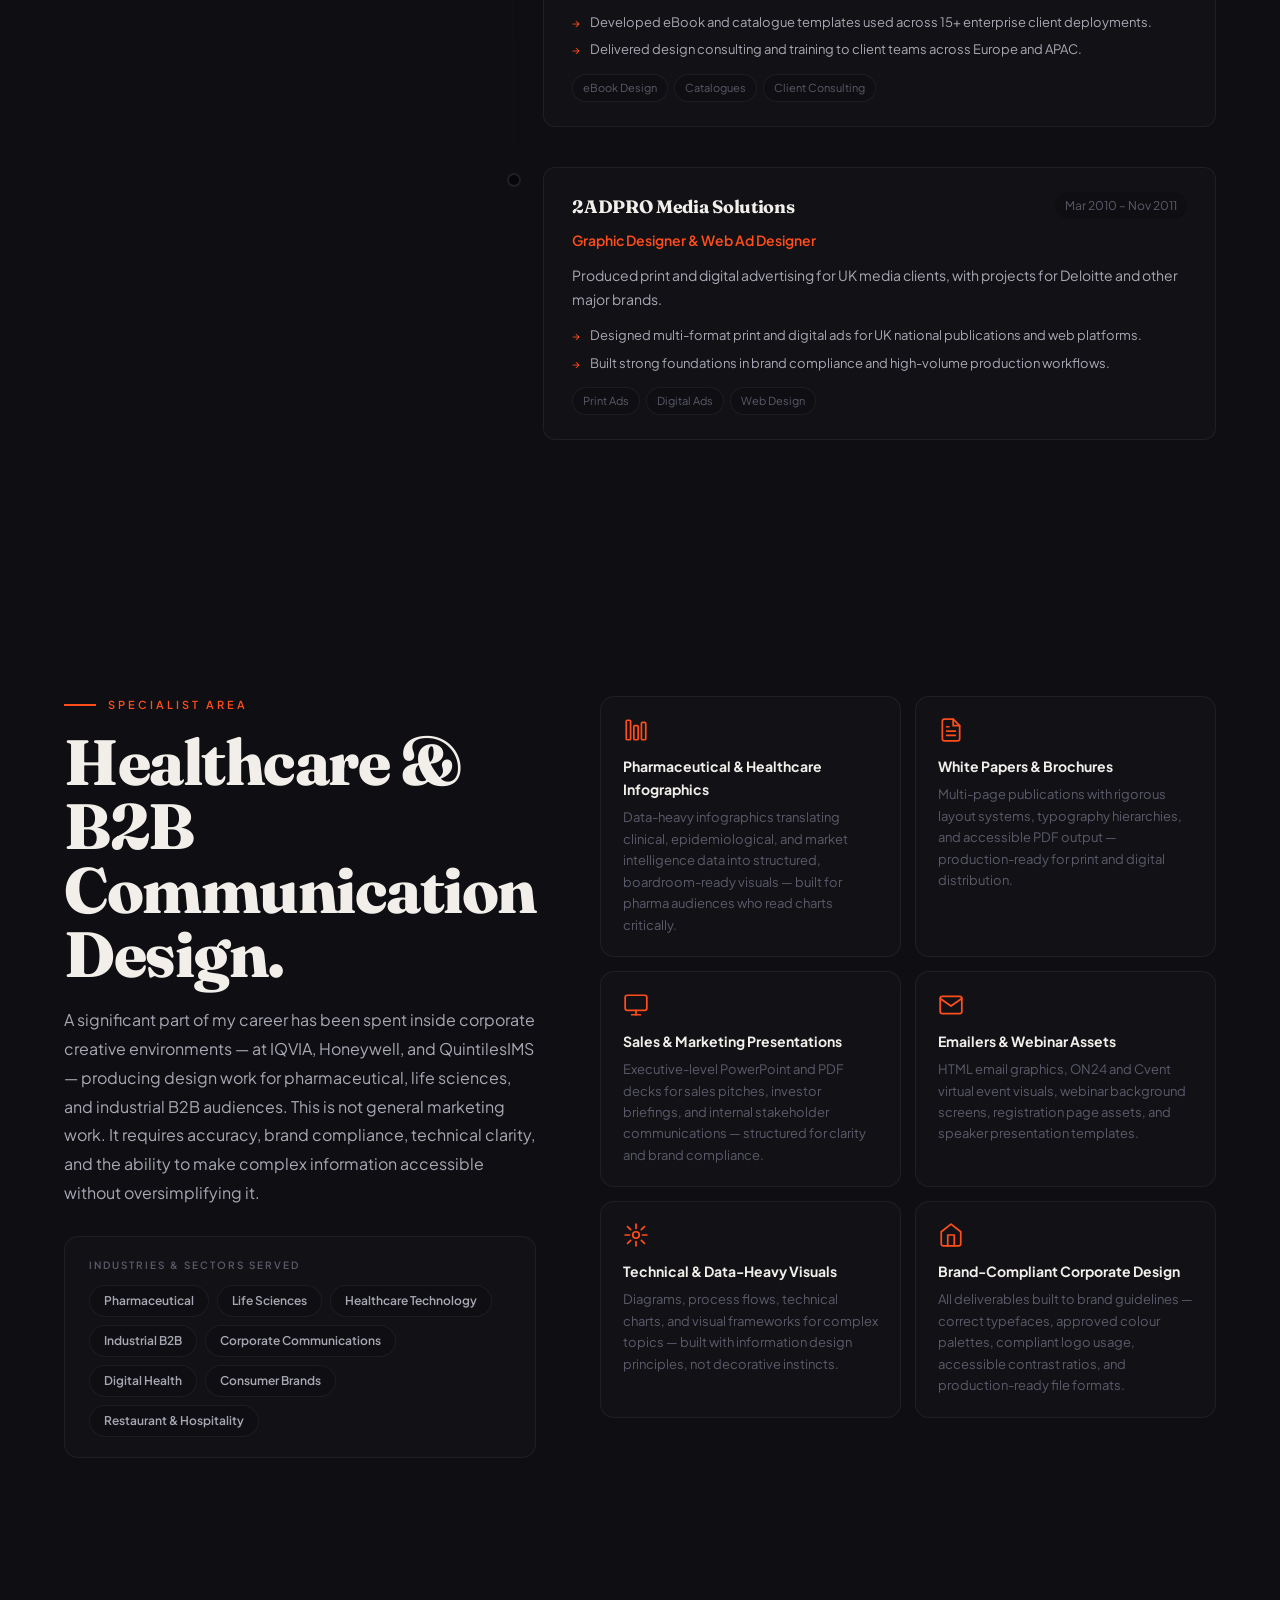
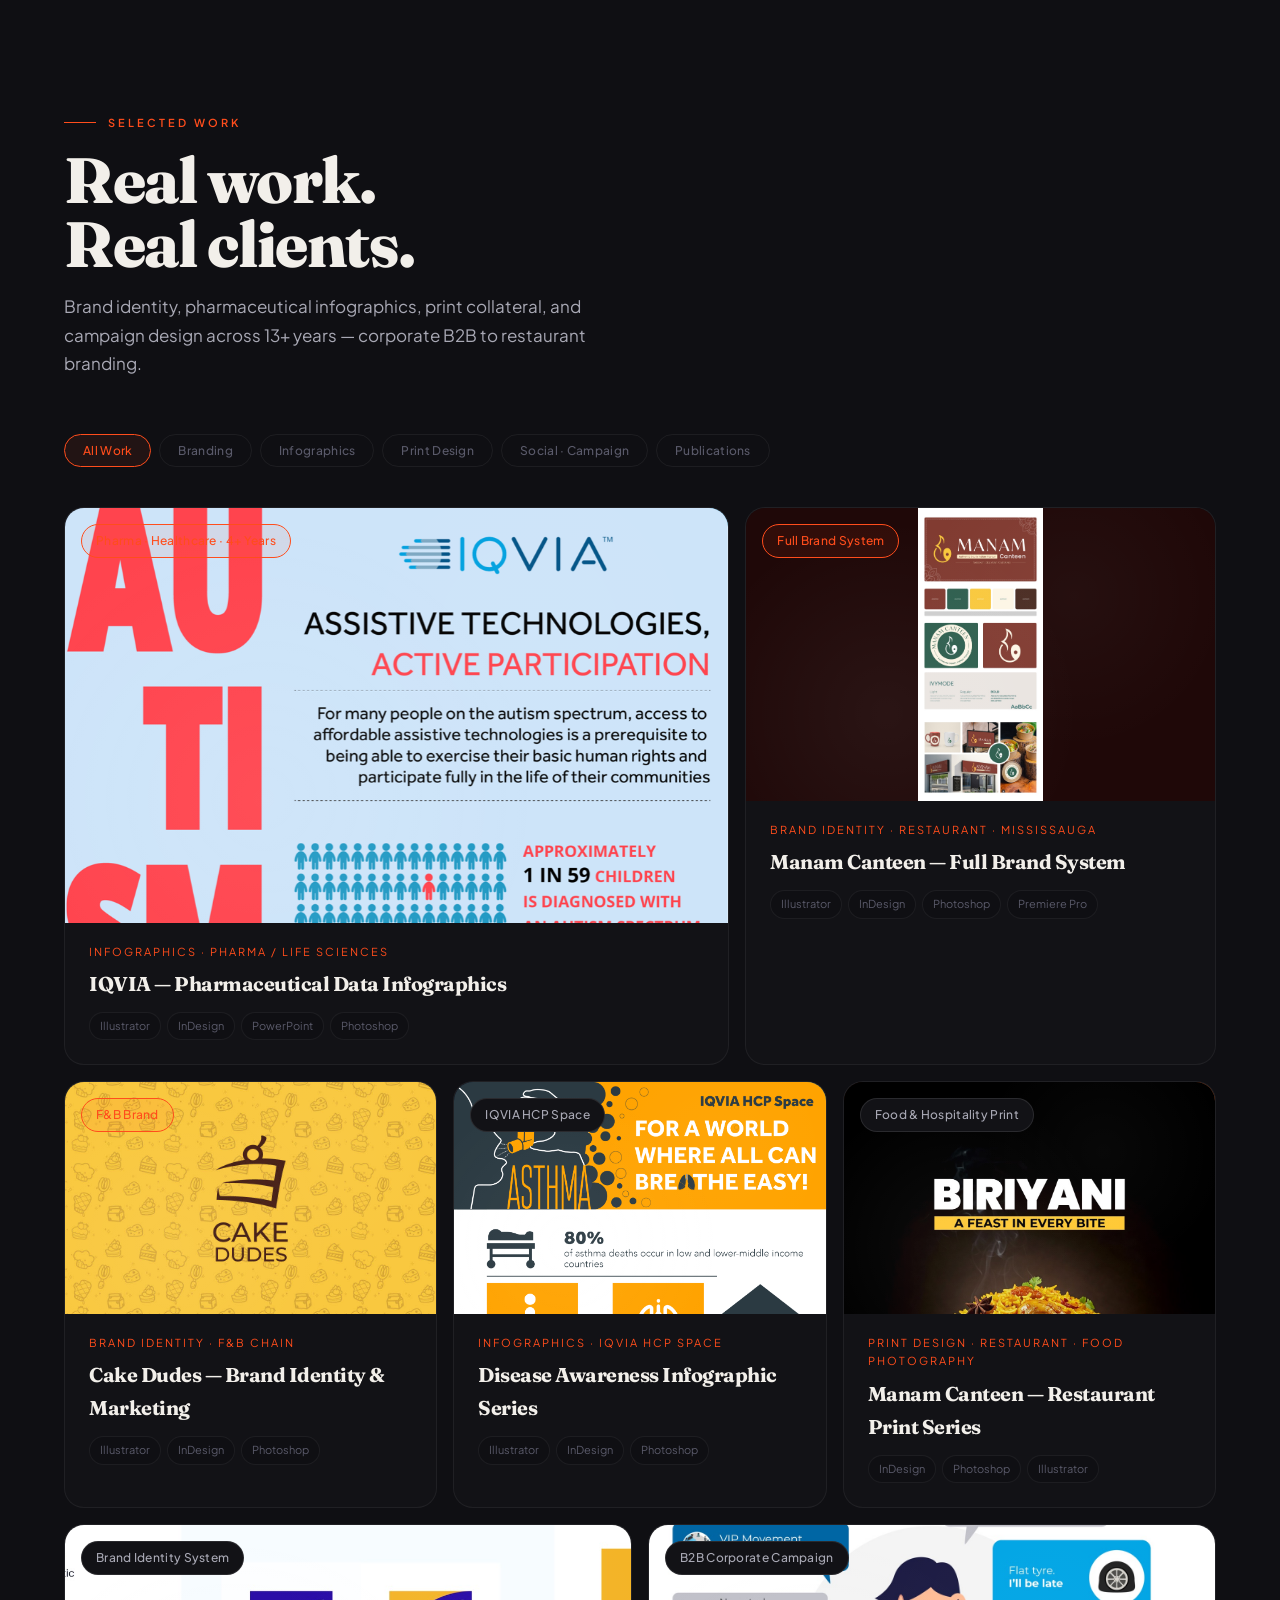
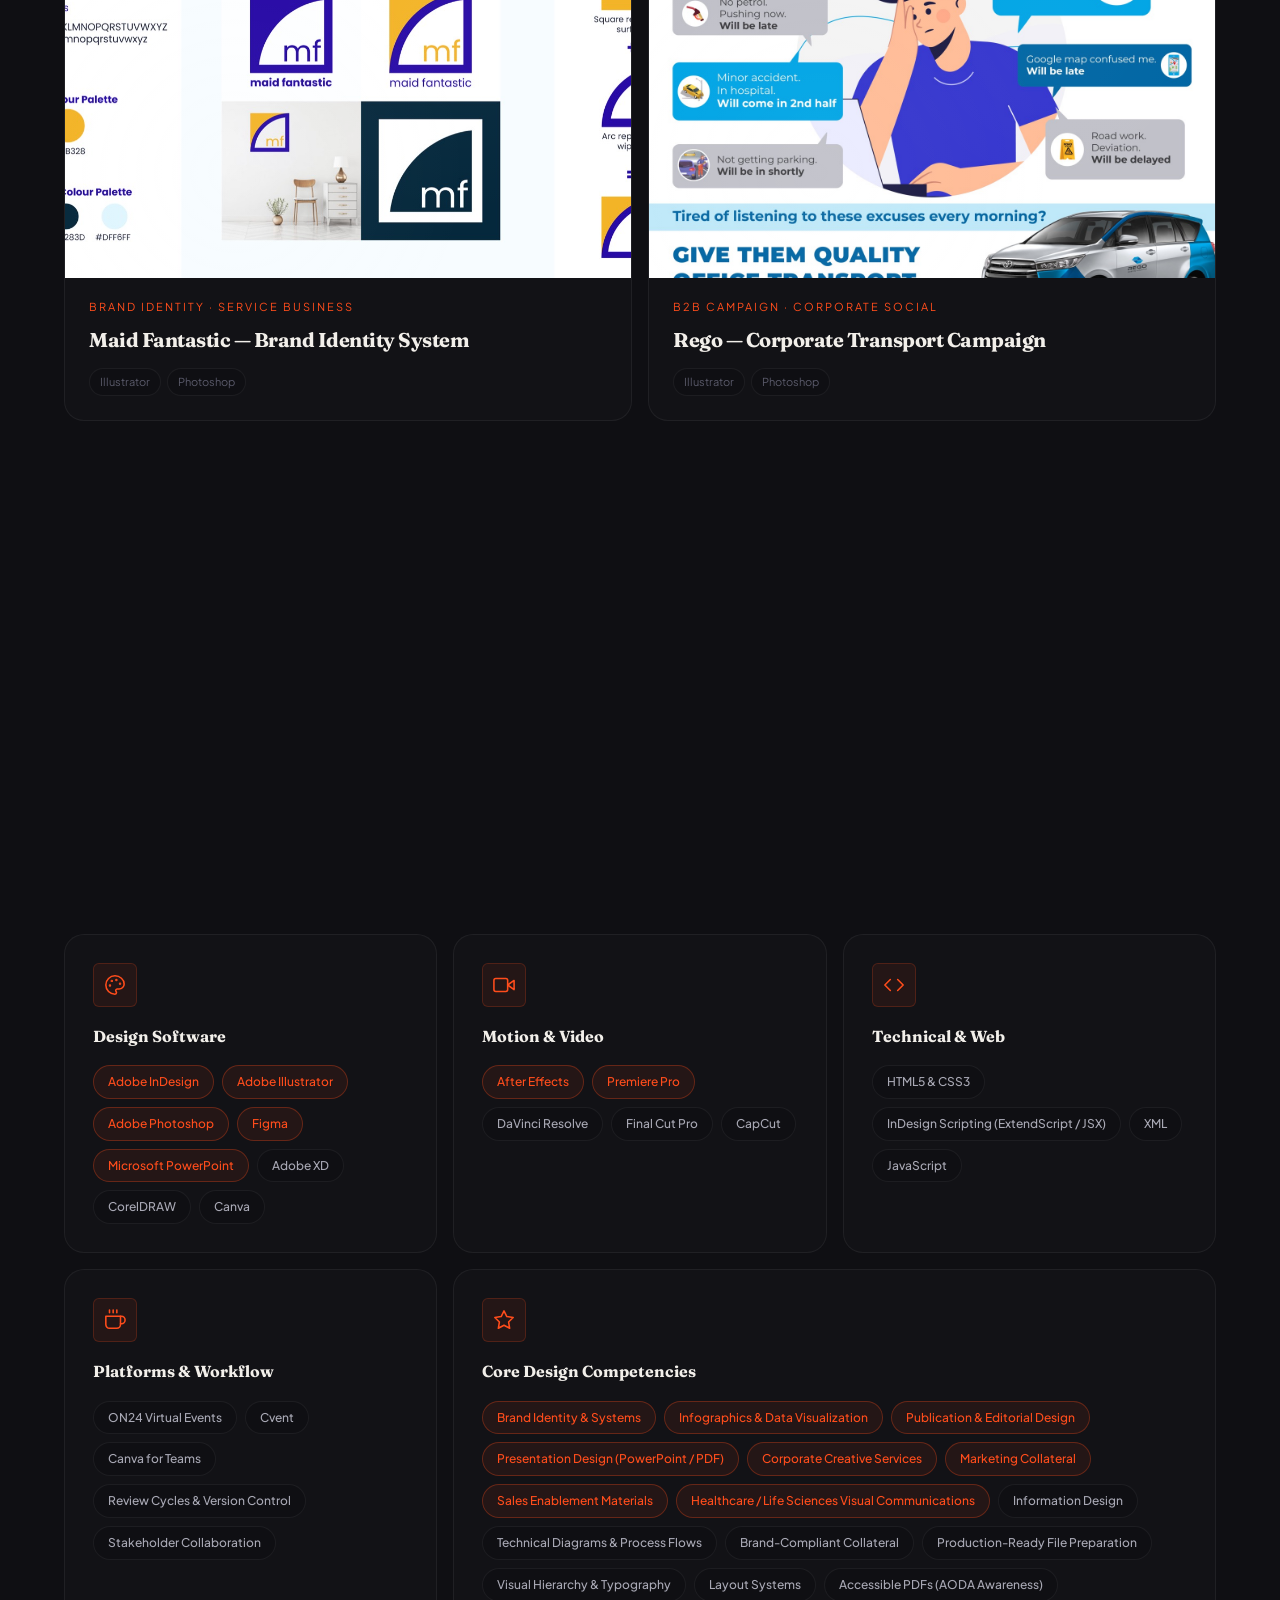
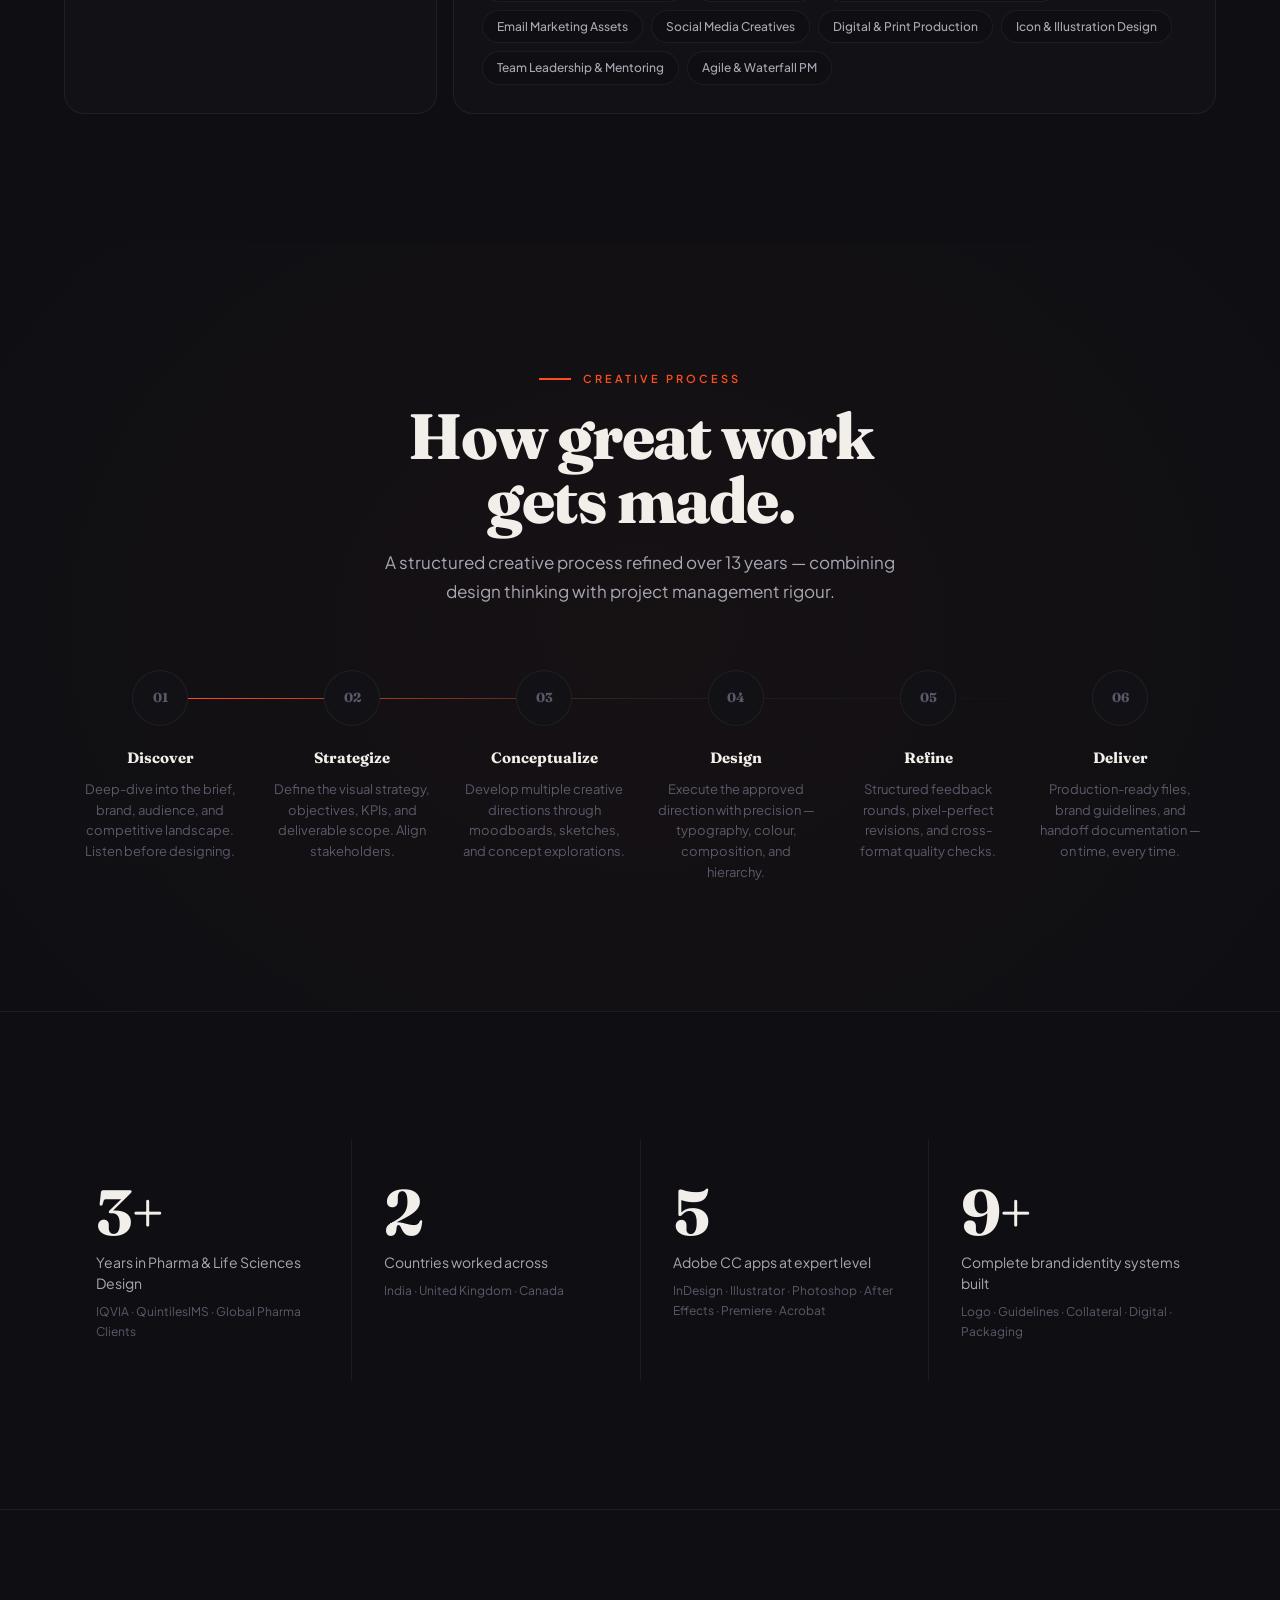
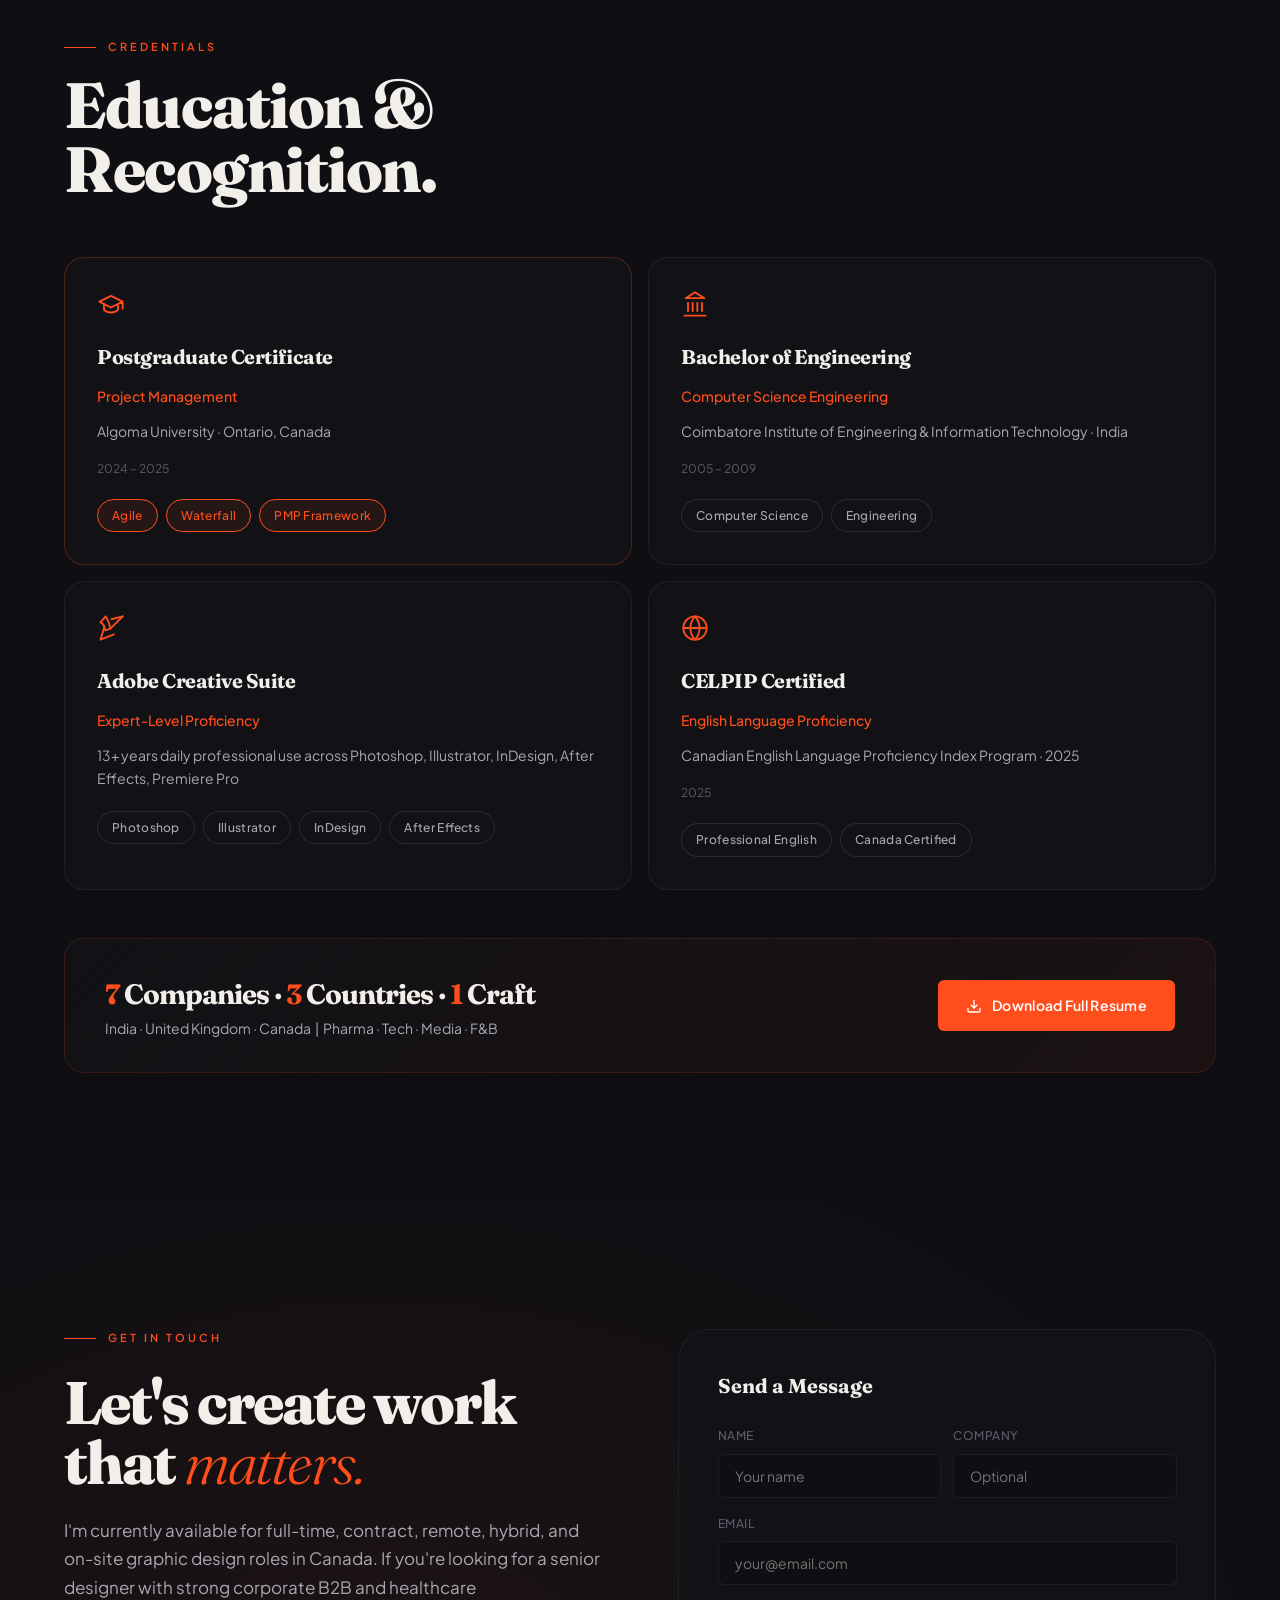
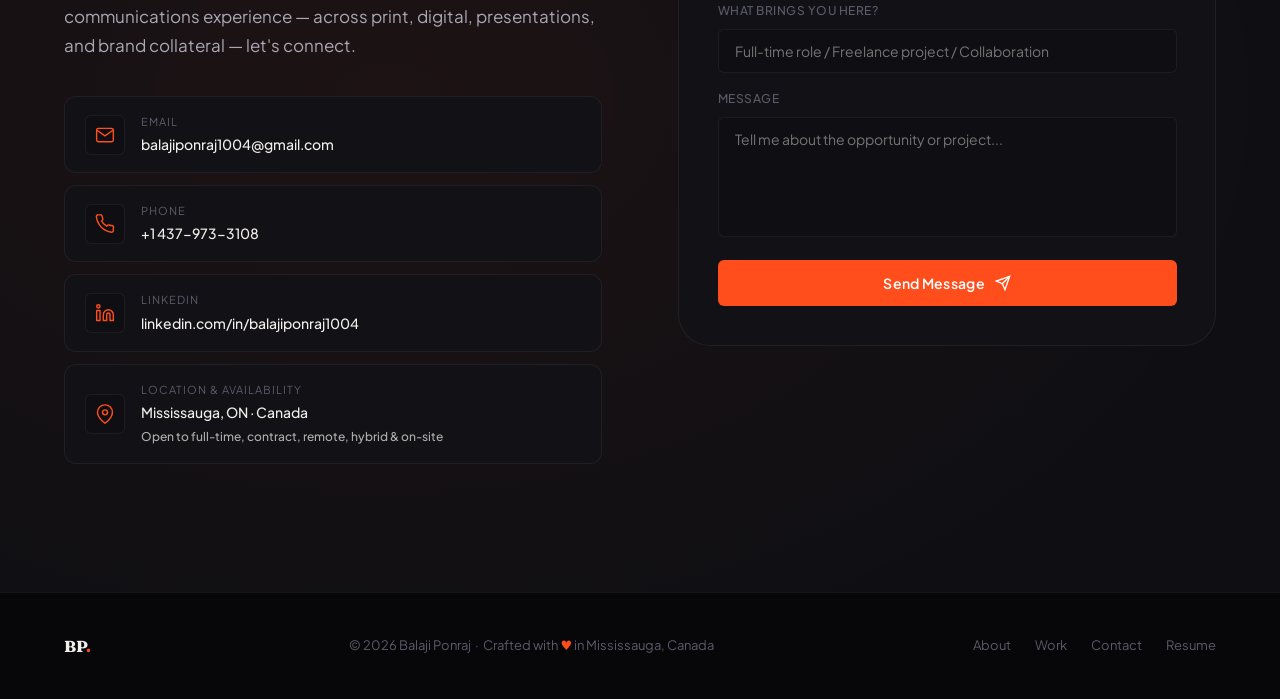
==== commit e1327ae4: "Deep work section audit + cursor fix across all pages Cursor: - Add cursor divs + initCursor JS to a" ====
--- a/index.html
+++ b/index.html
@@ -515,17 +515,16 @@
             complex information accessible without oversimplifying it.
           </p>
           <div class="b2b-clients reveal delay-2">
-            <div class="b2b-clients-label">Well-matched for teams like</div>
+            <div class="b2b-clients-label">Industries &amp; sectors served</div>
             <div class="b2b-client-list">
-              <span class="b2b-client">Deloitte</span>
-              <span class="b2b-client">Accenture Song</span>
-              <span class="b2b-client">MCAP</span>
-              <span class="b2b-client">ARxIUM</span>
-              <span class="b2b-client">Hexagon</span>
-              <span class="b2b-client">AlgaeCal</span>
-              <span class="b2b-client">IQVIA</span>
-              <span class="b2b-client">Honeywell</span>
-              <span class="b2b-client">Corporate Creative Teams</span>
+              <span class="b2b-client">Pharmaceutical</span>
+              <span class="b2b-client">Life Sciences</span>
+              <span class="b2b-client">Healthcare Technology</span>
+              <span class="b2b-client">Industrial B2B</span>
+              <span class="b2b-client">Corporate Communications</span>
+              <span class="b2b-client">Digital Health</span>
+              <span class="b2b-client">Consumer Brands</span>
+              <span class="b2b-client">Restaurant &amp; Hospitality</span>
             </div>
           </div>
         </div>
@@ -607,7 +606,7 @@
         <article class="proj-card reveal" data-category="infographic">
           <a href="case-study-iqvia.html" class="proj-card-link" aria-label="View IQVIA infographics case study">
             <div class="proj-thumb proj-thumb-3">
-              <img src="assets/images/infographics/infographic-iqvia-autism.png" alt="IQVIA pharmaceutical infographic — Autism data visualization" loading="lazy">
+              <img src="assets/images/infographics/infographic-iqvia-autism.png" alt="IQVIA pharmaceutical infographic — Autism data visualization" loading="lazy" style="object-position:top center">
               <div class="proj-thumb-label"><span class="tag accent">Pharma · Healthcare · 4+ Years</span></div>
               <div class="proj-overlay">
                 <div class="proj-overlay-category">Infographics &amp; Data Visualization</div>
@@ -635,8 +634,8 @@
         <!-- 2: Manam Canteen -->
         <article class="proj-card reveal delay-1" data-category="branding">
           <a href="case-study-manam-canteen.html" class="proj-card-link" aria-label="View Manam Canteen case study">
-            <div class="proj-thumb proj-thumb-1">
-              <img src="assets/images/manam/brand-moodboard.jpg" alt="Manam Canteen complete brand identity system — logo, palette, typography and mockups" loading="lazy">
+            <div class="proj-thumb proj-thumb-1" style="background:#1f0808">
+              <img src="assets/images/manam/brand-moodboard.jpg" alt="Manam Canteen complete brand identity system — logo, palette, typography and mockups" loading="lazy" style="object-fit:contain;object-position:center">
               <div class="proj-thumb-label"><span class="tag accent">Full Brand System</span></div>
               <div class="proj-overlay">
                 <div class="proj-overlay-category">Brand Identity &amp; Strategy</div>
@@ -689,24 +688,24 @@
           </a>
         </article>
 
-        <!-- 4: Rego — real bus livery + campaign -->
-        <article class="proj-card reveal delay-1" data-category="social">
-          <div class="proj-thumb proj-thumb-4">
-            <img src="assets/images/rego/rego-corporate.jpg" alt="Rego rideshare B2B infographic — corporate brand campaign design" loading="lazy">
-            <div class="proj-thumb-label"><span class="tag">Transport Brand</span></div>
+        <!-- 4: IQVIA Asthma Infographic -->
+        <article class="proj-card reveal delay-1" data-category="infographic">
+          <div class="proj-thumb proj-thumb-3">
+            <img src="assets/images/infographics/infographic-1.png" alt="IQVIA infographic — Global Asthma statistics and healthcare data" loading="lazy" style="object-position:top center">
+            <div class="proj-thumb-label"><span class="tag">IQVIA HCP Space</span></div>
             <div class="proj-overlay">
-              <div class="proj-overlay-category">Corporate Brand Campaign</div>
-              <div class="proj-overlay-title">Rego Rideshare</div>
-              <div class="proj-overlay-desc">B2B brand campaign for a Pan-India rideshare startup — conceptual infographics, vehicle livery design, holiday social posts, recruitment graphics, and 3D motion brand video.</div>
+              <div class="proj-overlay-category">Pharmaceutical Data Visualisation</div>
+              <div class="proj-overlay-title">IQVIA — Disease Awareness Series</div>
+              <div class="proj-overlay-desc">Multi-format infographic series covering global disease burden, clinical statistics, and patient demographics — designed for HCP audiences, medical conferences, and digital health platforms.</div>
             </div>
           </div>
           <div class="proj-info">
-            <div class="proj-info-category">Brand Campaign · Transport Startup</div>
-            <div class="proj-info-title">Rego — Vehicle Livery &amp; Brand Campaign</div>
+            <div class="proj-info-category">Infographics · IQVIA HCP Space</div>
+            <div class="proj-info-title">Disease Awareness Infographic Series</div>
             <div class="proj-info-tools">
               <span class="proj-tool">Illustrator</span>
+              <span class="proj-tool">InDesign</span>
               <span class="proj-tool">Photoshop</span>
-              <span class="proj-tool">After Effects</span>
             </div>
           </div>
         </article>
@@ -714,7 +713,7 @@
         <!-- 5: Biriyani wall poster — most visually powerful image -->
         <article class="proj-card reveal delay-2" data-category="print">
           <div class="proj-thumb proj-thumb-1">
-            <img src="assets/images/portfolio/manam-biriyani-poster.jpg" alt="Manam Canteen Biriyani wall poster — dramatic food photography and typography" loading="lazy">
+            <img src="assets/images/portfolio/manam-biriyani-poster.jpg" alt="Manam Canteen Biriyani wall poster — dramatic food photography and typography" loading="lazy" style="object-position:top center">
             <div class="proj-thumb-label"><span class="tag">Food &amp; Hospitality Print</span></div>
             <div class="proj-overlay">
               <div class="proj-overlay-category">Restaurant Print &amp; Food Design</div>
@@ -733,42 +732,41 @@
           </div>
         </article>
 
-        <!-- 6: Environmental / Wall Graphics -->
-        <article class="proj-card reveal" data-category="print">
-          <div class="proj-thumb proj-thumb-6">
-            <img src="assets/images/portfolio/page-04.jpg" alt="Focus on Food — large format wall graphic installed in corporate cafeteria" loading="lazy">
-            <div class="proj-thumb-label"><span class="tag">Environmental Design</span></div>
+        <!-- 6: Maid Fantastic Brand Identity -->
+        <article class="proj-card reveal" data-category="branding">
+          <div class="proj-thumb proj-thumb-5">
+            <img src="assets/images/portfolio/maid-fantastic-brand.jpg" alt="Maid Fantastic brand identity — logo, colour palette, and visual system" loading="lazy" style="object-position:center">
+            <div class="proj-thumb-label"><span class="tag">Brand Identity System</span></div>
             <div class="proj-overlay">
-              <div class="proj-overlay-category">Large Format &amp; Environmental Design</div>
-              <div class="proj-overlay-title">Wall Graphics — Corporate Environments</div>
-              <div class="proj-overlay-desc">Large-format wall graphics designed for corporate offices and cafeterias — original concepts, vector illustration, and print-ready production files supplied to installers across multiple client sites.</div>
+              <div class="proj-overlay-category">Brand Identity &amp; Visual System</div>
+              <div class="proj-overlay-title">Maid Fantastic</div>
+              <div class="proj-overlay-desc">Complete brand identity for a home services company — logomark, wordmark, colour system, typography selection, and visual language guidelines for print and digital application.</div>
             </div>
           </div>
           <div class="proj-info">
-            <div class="proj-info-category">Large Format · Environmental Design · Wayfinding</div>
-            <div class="proj-info-title">Wall Graphics — Corporate Client Series</div>
+            <div class="proj-info-category">Brand Identity · Service Business</div>
+            <div class="proj-info-title">Maid Fantastic — Brand Identity System</div>
             <div class="proj-info-tools">
               <span class="proj-tool">Illustrator</span>
-              <span class="proj-tool">InDesign</span>
               <span class="proj-tool">Photoshop</span>
             </div>
           </div>
         </article>
 
-        <!-- 7: Vector Illustration — Adobe Stock -->
-        <article class="proj-card reveal delay-1" data-category="branding">
-          <div class="proj-thumb proj-thumb-7">
-            <img src="assets/images/portfolio/page-07.jpg" alt="Vector illustrations for Adobe Stock — architectural and cultural illustration series" loading="lazy">
-            <div class="proj-thumb-label"><span class="tag">Adobe Stock Published</span></div>
+        <!-- 7: Rego B2B Corporate Campaign -->
+        <article class="proj-card reveal delay-1" data-category="social">
+          <div class="proj-thumb proj-thumb-4">
+            <img src="assets/images/rego/rego-corporate.jpg" alt="Rego rideshare — B2B corporate transport campaign infographic" loading="lazy" style="object-position:center">
+            <div class="proj-thumb-label"><span class="tag">B2B Corporate Campaign</span></div>
             <div class="proj-overlay">
-              <div class="proj-overlay-category">Vector Illustration · Adobe Stock</div>
-              <div class="proj-overlay-title">Illustration Series</div>
-              <div class="proj-overlay-desc">Vector illustration series published on Adobe Stock — architectural landmarks, cultural figures, and isometric technical objects. Built in Illustrator with precision path work and scalable file structure.</div>
+              <div class="proj-overlay-category">Corporate Campaign &amp; Social Design</div>
+              <div class="proj-overlay-title">Rego Rideshare — B2B Campaign</div>
+              <div class="proj-overlay-desc">Conceptual B2B campaign infographic for a Pan-India corporate transport platform — illustrated messaging, branded layout, and audience-targeted copy for enterprise sales outreach.</div>
             </div>
           </div>
           <div class="proj-info">
-            <div class="proj-info-category">Vector Illustration · Adobe Stock</div>
-            <div class="proj-info-title">Illustration Series — Published on Adobe Stock</div>
+            <div class="proj-info-category">B2B Campaign · Corporate Social</div>
+            <div class="proj-info-title">Rego — Corporate Transport Campaign</div>
             <div class="proj-info-tools">
               <span class="proj-tool">Illustrator</span>
               <span class="proj-tool">Photoshop</span>
